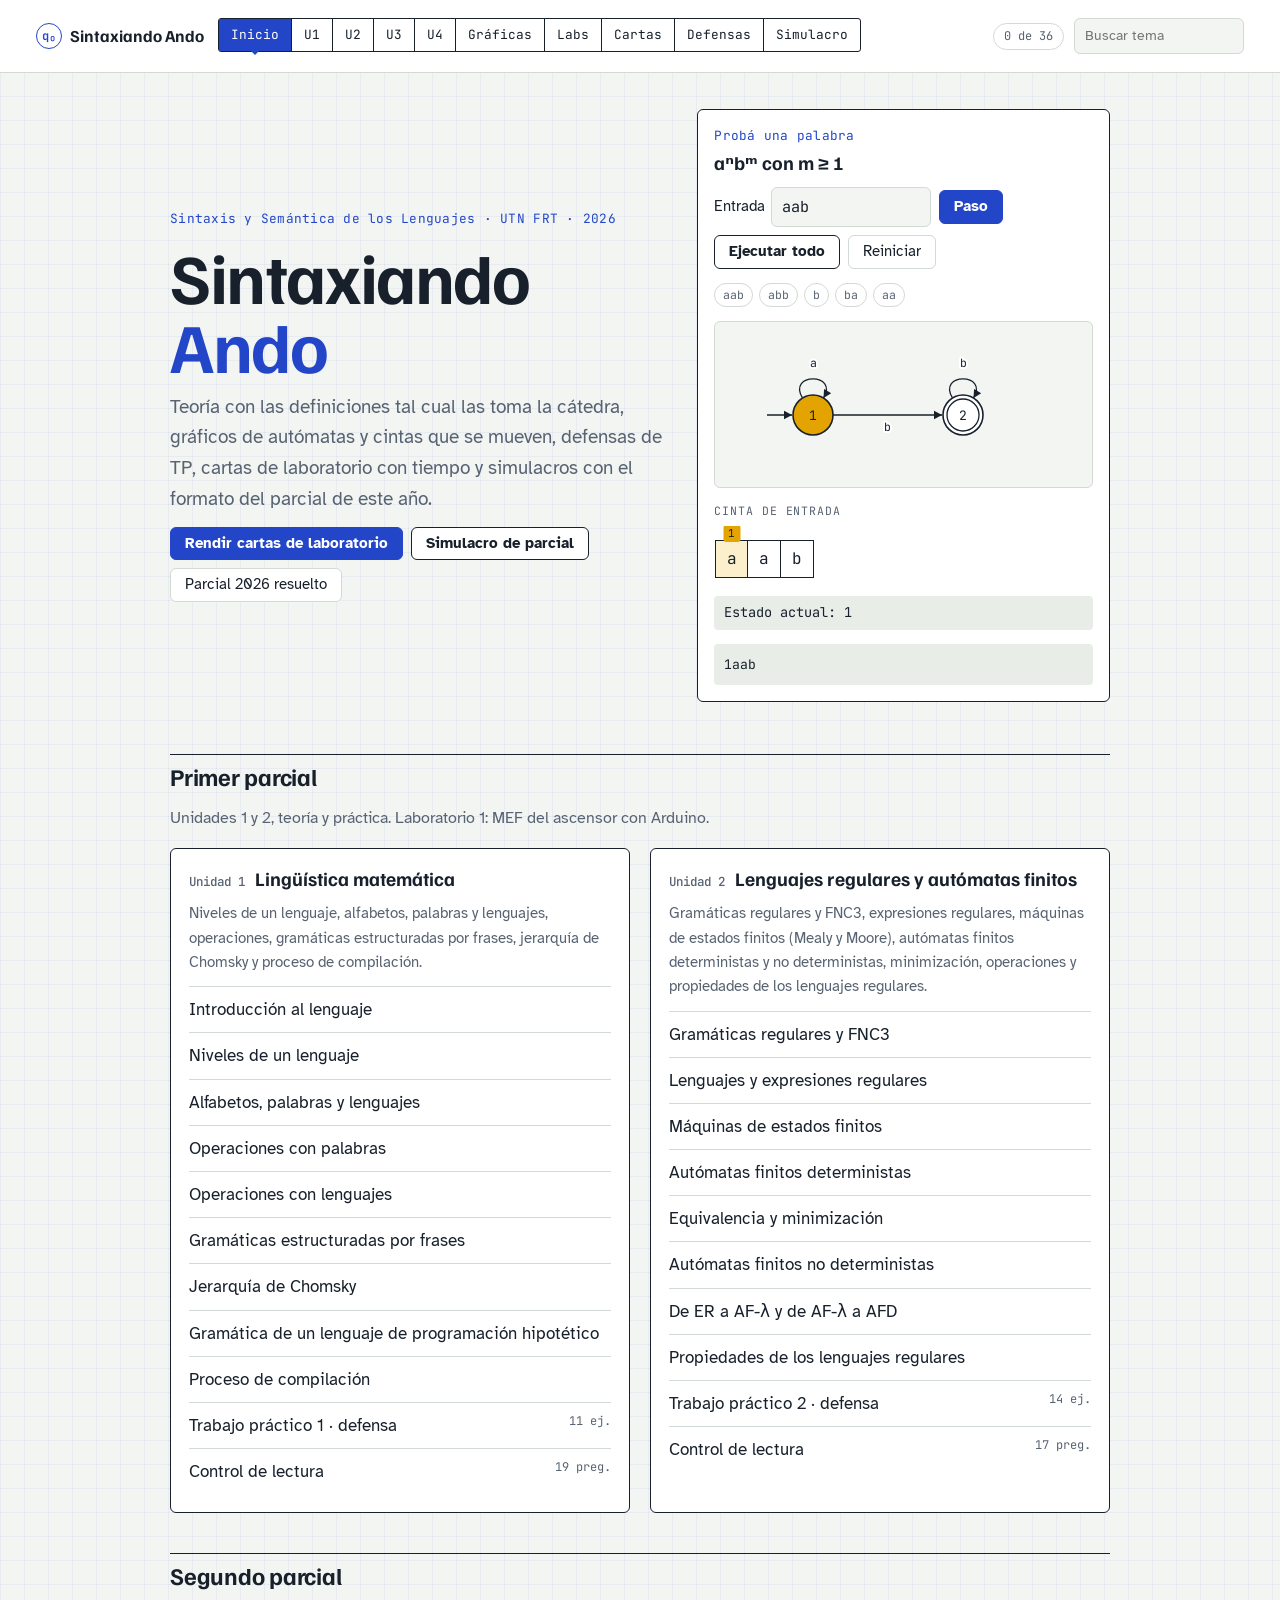
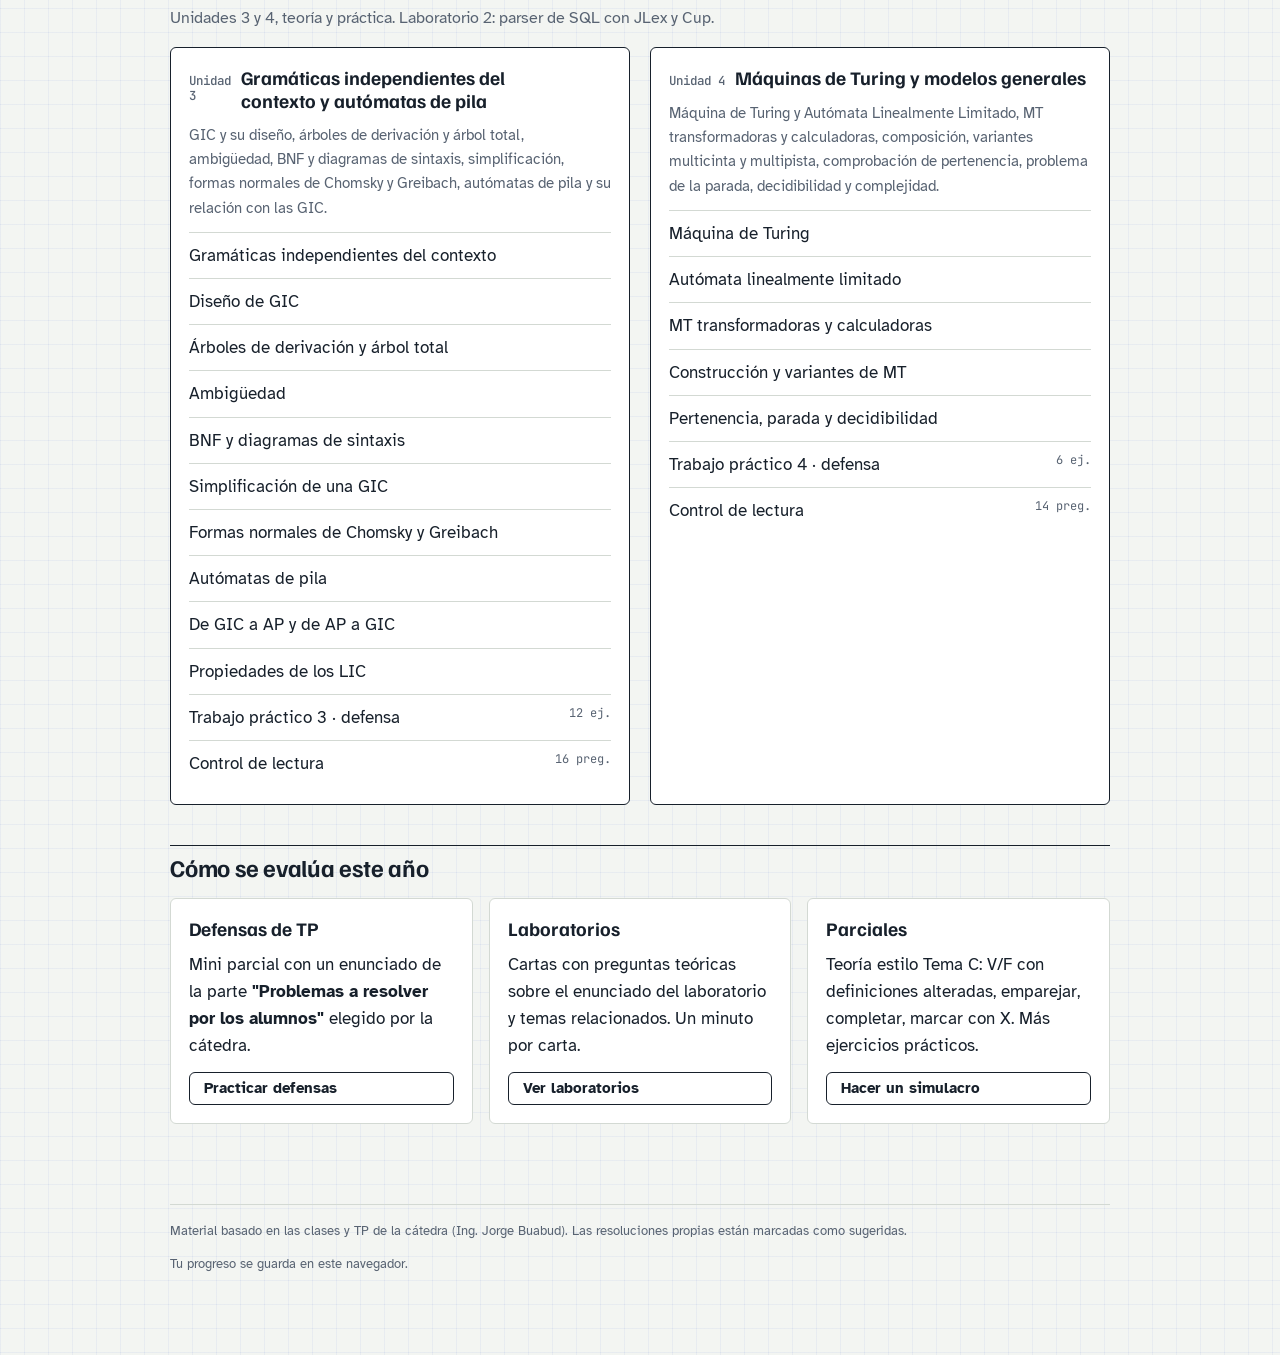
==== index.html @ 97e0e8f0 "Guía de estudio Sintaxiando Ando: teoría, simuladores, cartas de laboratorio, defensas y simulacros " ====
<!doctype html>
<html lang="es">
<head>
<meta charset="utf-8">
<meta name="viewport" content="width=device-width, initial-scale=1, viewport-fit=cover">
</head>
<body>
<title>Sintaxiando Ando</title>
<meta name="claude:viewport-fit-sides" content="cover">
<meta name="description" content="Guía de estudio de Sintaxis y Semántica de los Lenguajes (UTN FRT 2026): teoría, gráficos de autómatas, defensas de TP, cartas de laboratorio con tiempo y simulacros de parcial.">
<link rel="preconnect" href="https://fonts.googleapis.com">
<link rel="preconnect" href="https://fonts.gstatic.com" crossorigin>
<link rel="stylesheet" href="https://fonts.googleapis.com/css2?family=Atkinson+Hyperlegible:ital,wght@0,400;0,700;1,400&family=Familjen+Grotesk:wght@500;600;700&family=JetBrains+Mono:wght@400;500;600&display=swap">
<style>
/* Layout: cinta de Turing como barra de navegación; columna de lectura de ~70ch con índice lateral en escritorio. */
:root {
  --paper: #f3f5f2;
  --surface: #ffffff;
  --sunk: #e9ede8;
  --ink: #17202b;
  --muted: #586372;
  --line: #d3d9d3;
  --grid: rgba(35, 70, 200, 0.055);
  --accent: #2346c8;
  --accent-ink: #ffffff;
  --accent-soft: #e2e8fb;
  --mark: #e3a300;
  --mark-soft: #fbefcc;
  --ok: #1d8049;
  --ok-soft: #dcf1e4;
  --bad: #bf342c;
  --bad-soft: #f8e0dd;
  --f-display: "Familjen Grotesk", "Segoe UI", system-ui, sans-serif;
  --f-body: "Atkinson Hyperlegible", "Segoe UI", system-ui, sans-serif;
  --f-mono: "JetBrains Mono", ui-monospace, "Cascadia Mono", Consolas, monospace;
  --r: 6px;
  --step--1: 0.86rem;
  --step-0: 1rem;
  --step-1: 1.2rem;
  --step-2: 1.5rem;
  --step-3: 2rem;
  --step-4: 2.8rem;
}
@media (prefers-color-scheme: dark) {
  :root:not([data-theme="light"]) {
    --paper: #0f141b;
    --surface: #161d26;
    --sunk: #1c2530;
    --ink: #e5e9ef;
    --muted: #9aa5b4;
    --line: #2b3542;
    --grid: rgba(143, 167, 255, 0.05);
    --accent: #8ea6ff;
    --accent-ink: #0f141b;
    --accent-soft: #1d2846;
    --mark: #f2b33d;
    --mark-soft: #3a2f14;
    --ok: #55c486;
    --ok-soft: #15301f;
    --bad: #ff7d72;
    --bad-soft: #3a1b19;
    color-scheme: dark;
  }
}
:root[data-theme="dark"] {
  --paper: #0f141b;
  --surface: #161d26;
  --sunk: #1c2530;
  --ink: #e5e9ef;
  --muted: #9aa5b4;
  --line: #2b3542;
  --grid: rgba(143, 167, 255, 0.05);
  --accent: #8ea6ff;
  --accent-ink: #0f141b;
  --accent-soft: #1d2846;
  --mark: #f2b33d;
  --mark-soft: #3a2f14;
  --ok: #55c486;
  --ok-soft: #15301f;
  --bad: #ff7d72;
  --bad-soft: #3a1b19;
  color-scheme: dark;
}

* { box-sizing: border-box; }
html { -webkit-text-size-adjust: 100%; }
body {
  margin: 0;
  background-color: var(--paper);
  background-image:
    linear-gradient(var(--grid) 1px, transparent 1px),
    linear-gradient(90deg, var(--grid) 1px, transparent 1px);
  background-size: 24px 24px;
  color: var(--ink);
  font-family: var(--f-body);
  font-size: 17px;
  line-height: 1.6;
}
body::before {
  content: ""; position: fixed; inset: 0 0 auto; height: env(safe-area-inset-top, 0px);
  z-index: 10; background: var(--surface);
}
a { color: var(--accent); text-underline-offset: 2px; }
code, .mono { font-family: var(--f-mono); font-size: 0.92em; }
h1, h2, h3, h4 { font-family: var(--f-display); line-height: 1.15; text-wrap: balance; margin: 0; }
h1 { font-size: var(--step-4); letter-spacing: -0.02em; }
h2 { font-size: var(--step-3); letter-spacing: -0.01em; }
h3 { font-size: var(--step-1); }
p { margin: 0; }
button { font: inherit; color: inherit; }
:focus-visible { outline: 2px solid var(--accent); outline-offset: 2px; }
sub, sup { line-height: 0; }

/* ---------- cabecera tipo cinta ---------- */
.top {
  position: sticky; top: env(safe-area-inset-top, 0px); z-index: 9;
  background: var(--surface);
  border-bottom: 1px solid var(--line);
}
.top-in {
  display: flex; align-items: center; gap: 14px;
  padding-left: max(16px, env(safe-area-inset-left, 0px));
  padding-right: max(16px, env(safe-area-inset-right, 0px));
  padding-block: 8px;
  max-width: 1240px; margin: 0 auto;
}
.brand {
  font-family: var(--f-display); font-weight: 700; font-size: 1.05rem;
  text-decoration: none; color: var(--ink); white-space: nowrap;
  display: flex; align-items: center; gap: 8px;
}
.brand .q { font-family: var(--f-mono); font-size: 0.75rem; border: 1.5px solid var(--accent); color: var(--accent);
  border-radius: 50%; width: 26px; height: 26px; display: grid; place-items: center; font-weight: 600; }
.tape {
  flex: 1; min-width: 0; overflow-x: auto; scrollbar-width: thin;
  display: flex; align-items: stretch;
}
.tape-cells { display: flex; border: 1.5px solid var(--ink); border-radius: 3px; margin: 10px 0 12px; }
.tape a {
  position: relative; display: block; padding: 6px 12px; white-space: nowrap;
  font-family: var(--f-mono); font-size: 0.8rem; text-decoration: none; color: var(--ink);
  border-right: 1.5px solid var(--ink);
}
.tape a:last-child { border-right: 0; }
.tape a:hover { background: var(--sunk); }
.tape a[aria-current="page"] { background: var(--accent); color: var(--accent-ink); }
.tape a[aria-current="page"]::after {
  content: ""; position: absolute; left: 50%; bottom: -10px; transform: translateX(-50%);
  border: 6px solid transparent; border-top-color: var(--accent);
}
.tools { display: flex; align-items: center; gap: 10px; }
.progress-pill {
  font-family: var(--f-mono); font-size: 0.75rem; color: var(--muted); white-space: nowrap;
  border: 1px solid var(--line); border-radius: 99px; padding: 3px 10px;
}
.search { position: relative; }
.search input {
  width: 170px; font: inherit; font-size: 0.88rem; padding: 6px 10px; border-radius: var(--r);
  border: 1px solid var(--line); background: var(--paper); color: var(--ink);
}
.search-res {
  position: absolute; right: 0; top: calc(100% + 6px); width: min(380px, 86vw); max-height: 60vh; overflow: auto;
  background: var(--surface); border: 1px solid var(--line); border-radius: var(--r);
  box-shadow: 0 10px 30px rgba(0,0,0,0.12); padding: 6px; z-index: 20;
}
.search-res a { display: block; padding: 8px 10px; border-radius: 4px; text-decoration: none; color: var(--ink); font-size: 0.9rem; }
.search-res a:hover, .search-res a:focus { background: var(--accent-soft); }
.search-res small { color: var(--muted); display: block; font-size: 0.75rem; }
@media (max-width: 760px) {
  .top-in { flex-wrap: wrap; row-gap: 0; }
  .tape { order: 3; flex-basis: 100%; }
  .tools { margin-left: auto; }
  .search input { width: 130px; }
}

/* ---------- estructura ---------- */
.wrap {
  max-width: 1240px; margin: 0 auto;
  padding-left: max(16px, env(safe-area-inset-left, 0px));
  padding-right: max(16px, env(safe-area-inset-right, 0px));
  padding-block: 28px 80px;
}
.page { display: grid; grid-template-columns: 230px minmax(0, 1fr); gap: 44px; align-items: start; }
.page.solo { grid-template-columns: minmax(0, 1fr); max-width: 940px; margin: 0 auto; }
@media (max-width: 960px) { .page { grid-template-columns: minmax(0, 1fr); } .toc { display: none; } }
.toc { position: sticky; top: 90px; font-size: 0.88rem; max-height: calc(100vh - 110px); overflow: auto; }
.toc h4 { font-size: 0.72rem; letter-spacing: 0.12em; text-transform: uppercase; color: var(--muted); margin-bottom: 8px; }
.toc a { display: block; color: var(--muted); text-decoration: none; padding: 4px 0 4px 12px; border-left: 2px solid var(--line); }
.toc a:hover { color: var(--ink); }
.toc a.done::after { content: " ✓"; color: var(--ok); }
.main { min-width: 0; display: flex; flex-direction: column; gap: 40px; }
.kicker { font-family: var(--f-mono); font-size: 0.8rem; letter-spacing: 0.02em; color: var(--accent); }
.lede { font-size: var(--step-1); color: var(--muted); max-width: 62ch; }
.head { display: flex; flex-direction: column; gap: 12px; }

section.sec { display: flex; flex-direction: column; gap: 16px; scroll-margin-top: 90px; }
@media (max-width: 760px) { section.sec, .ex { scroll-margin-top: 150px; } }
.t.tight td, .t.tight th { padding: 3px 8px; }
.hero .demo > [data-sim] .sim { border: 0; padding: 0; }
section.sec > h2 { font-size: var(--step-2); padding-top: 8px; border-top: 1.5px solid var(--ink); }
section.sec > h2 .n { font-family: var(--f-mono); font-size: 0.9rem; color: var(--muted); margin-right: 8px; font-weight: 500; }
.prose { display: flex; flex-direction: column; gap: 12px; max-width: 72ch; }
.prose ul, .prose ol { margin: 0; padding-left: 1.3em; display: flex; flex-direction: column; gap: 4px; }
.prose li::marker { color: var(--muted); }

/* definición textual: el formato que se toma en los V/F */
.def {
  max-width: 72ch; background: var(--surface); border: 1px solid var(--line); border-radius: var(--r);
  padding: 14px 16px; display: flex; flex-direction: column; gap: 6px;
}
.def .term { font-family: var(--f-display); font-weight: 700; font-size: 1.02rem; }
.def .tag { font-family: var(--f-mono); font-size: 0.68rem; letter-spacing: 0.08em; text-transform: uppercase; color: var(--muted); }
.def p { font-size: 0.98rem; }
.formula {
  font-family: var(--f-mono); font-size: 0.92rem; background: var(--sunk); border-radius: 4px;
  padding: 10px 12px; overflow-x: auto; white-space: pre; max-width: 100%;
}
.note { max-width: 72ch; border-left: 3px solid var(--mark); background: var(--mark-soft); padding: 10px 14px; border-radius: 0 var(--r) var(--r) 0; font-size: 0.95rem; }
.note b { font-family: var(--f-display); }
.ex { max-width: 72ch; border: 1px dashed var(--line); border-radius: var(--r); padding: 12px 14px; display: flex; flex-direction: column; gap: 8px; }
.ex > .t { font-family: var(--f-display); font-weight: 600; font-size: 0.95rem; color: var(--muted); }

.tbl-wrap { overflow-x: auto; max-width: 100%; }
table.t { border-collapse: collapse; font-size: 0.92rem; font-variant-numeric: tabular-nums; }
table.t th, table.t td { border: 1px solid var(--line); padding: 6px 10px; text-align: left; vertical-align: top; }
table.t th { background: var(--sunk); font-family: var(--f-display); font-weight: 600; }
table.t.mono td, table.t.mono th { font-family: var(--f-mono); text-align: center; }
table.t td.hl { background: var(--mark-soft); outline: 2px solid var(--mark); outline-offset: -2px; }

/* figuras */
figure.fig { margin: 0; display: flex; flex-direction: column; gap: 8px; max-width: 100%; }
figure.fig .canvas { overflow-x: auto; background: var(--surface); border: 1px solid var(--line); border-radius: var(--r); padding: 10px; }
figure.fig svg { display: block; margin: 0 auto; max-width: 100%; height: auto; }
figure.fig figcaption { font-size: 0.85rem; color: var(--muted); }
.fa-state { fill: var(--surface); stroke: var(--ink); stroke-width: 1.6; }
.fa-state.cur { fill: var(--mark); }
.fa-state.cur2 { fill: var(--mark-soft); }
.fa-fin { fill: none; stroke: var(--ink); stroke-width: 1.3; }
.fa-lbl { fill: var(--ink); font-family: var(--f-mono); font-size: 13px; text-anchor: middle; dominant-baseline: central; }
.fa-sub { fill: var(--muted); font-family: var(--f-mono); font-size: 10px; text-anchor: middle; dominant-baseline: central; }
.fa-edge { fill: none; stroke: var(--ink); stroke-width: 1.3; }
.fa-edge.on { stroke: var(--accent); stroke-width: 2.6; }
.fa-head { fill: var(--ink); }
.fa-elbl { fill: var(--ink); font-family: var(--f-mono); font-size: 11.5px; text-anchor: middle; dominant-baseline: central; paint-order: stroke; stroke: var(--surface); stroke-width: 4px; stroke-linejoin: round; }
.fa-elbl.on { fill: var(--accent); font-weight: 700; }
.tr-line { stroke: var(--muted); stroke-width: 1.2; }
.tr-nt { fill: var(--accent-soft); stroke: var(--accent); stroke-width: 1.2; }
.tr-t { fill: var(--surface); stroke: var(--ink); stroke-width: 1.2; }
.rr-path { fill: none; stroke: var(--ink); stroke-width: 1.5; }
.rr-nt { fill: var(--accent-soft); stroke: var(--accent); stroke-width: 1.4; }
.rr-t { fill: var(--surface); stroke: var(--ink); stroke-width: 1.4; }
.rr-txt { fill: var(--ink); font-family: var(--f-mono); font-size: 12.5px; text-anchor: middle; dominant-baseline: central; }

/* cinta y pila (html) */
.tapebox { display: flex; flex-direction: column; gap: 6px; }
.tapebox .lab { font-family: var(--f-mono); font-size: 0.72rem; color: var(--muted); text-transform: uppercase; letter-spacing: 0.08em; }
.cells { display: flex; overflow-x: auto; padding: 14px 2px 4px; }
.cell {
  position: relative; min-width: 34px; height: 38px; display: grid; place-items: center;
  border: 1.5px solid var(--ink); margin-left: -1.5px; background: var(--surface);
  font-family: var(--f-mono); font-size: 1rem;
}
.cell.dim { color: var(--muted); }
.cell.read { background: var(--sunk); color: var(--muted); }
.cell.head { background: var(--mark-soft); }
.cell.head::before {
  content: attr(data-q); position: absolute; top: -16px; left: 50%; transform: translateX(-50%);
  font-size: 0.68rem; color: var(--ink); background: var(--mark); padding: 0 5px; border-radius: 3px; white-space: nowrap;
}
.stack { display: flex; flex-direction: column-reverse; align-items: center; gap: 0; min-width: 56px; }
.stack .cell { margin-left: 0; margin-top: -1.5px; width: 48px; }
.stack .cell.top { background: var(--mark-soft); }

/* ---------- inicio ---------- */
.hero { display: grid; grid-template-columns: minmax(0, 1.2fr) minmax(0, 1fr); gap: 32px; align-items: center; padding-block: 8px 12px; }
@media (max-width: 860px) { .hero { grid-template-columns: minmax(0, 1fr); } }
.hero h1 { font-size: clamp(2.4rem, 7vw, 4.4rem); line-height: 0.98; }
.hero h1 em { font-style: normal; color: var(--accent); }
.hero .demo { background: var(--surface); border: 1.5px solid var(--ink); border-radius: var(--r); padding: 16px; display: flex; flex-direction: column; gap: 10px; min-width: 0; }
.hero .demo .row { display: flex; gap: 8px; align-items: center; flex-wrap: wrap; }
.grid2 { display: grid; grid-template-columns: repeat(2, minmax(0, 1fr)); gap: 20px; }
.grid3 { display: grid; grid-template-columns: repeat(3, minmax(0, 1fr)); gap: 16px; }
@media (max-width: 820px) { .grid2, .grid3 { grid-template-columns: minmax(0, 1fr); } }
.block { background: var(--surface); border: 1px solid var(--line); border-radius: var(--r); padding: 18px; display: flex; flex-direction: column; gap: 12px; min-width: 0; }
.block.strong { border: 1.5px solid var(--ink); }
.block h3 { display: flex; align-items: baseline; gap: 10px; }
.block h3 .n { font-family: var(--f-mono); font-size: 0.78rem; color: var(--muted); font-weight: 500; }
.idx { list-style: none; margin: 0; padding: 0; display: flex; flex-direction: column; }
.idx li { border-top: 1px solid var(--line); }
.idx a { display: flex; justify-content: space-between; gap: 12px; padding: 9px 0; text-decoration: none; color: var(--ink); }
.idx a:hover { color: var(--accent); }
.idx .meta { font-family: var(--f-mono); font-size: 0.75rem; color: var(--muted); white-space: nowrap; }
.chips { display: flex; flex-wrap: wrap; gap: 6px; }
.chip { font-family: var(--f-mono); font-size: 0.72rem; padding: 2px 8px; border-radius: 99px; border: 1px solid var(--line); color: var(--muted); }
.chip.acc { border-color: var(--accent); color: var(--accent); }
.chip.ok { border-color: var(--ok); color: var(--ok); }

/* ---------- botones / formularios ---------- */
.btn {
  display: inline-flex; align-items: center; gap: 6px; cursor: pointer; text-decoration: none;
  border: 1.5px solid var(--ink); background: var(--surface); color: var(--ink);
  padding: 7px 14px; border-radius: var(--r); font-size: 0.92rem; font-weight: 600; line-height: 1.2;
}
.btn:hover { background: var(--sunk); }
.btn.pri { background: var(--accent); border-color: var(--accent); color: var(--accent-ink); }
.btn.pri:hover { filter: brightness(1.08); }
.btn.ghost { border-color: var(--line); font-weight: 500; }
.btn.ok { border-color: var(--ok); color: var(--ok); }
.btn.bad { border-color: var(--bad); color: var(--bad); }
.btn:disabled { opacity: 0.45; cursor: default; }
.btns { display: flex; flex-wrap: wrap; gap: 8px; align-items: center; }
input.txt, select.sel, textarea.txt {
  font: inherit; font-size: 0.95rem; padding: 7px 10px; border-radius: var(--r);
  border: 1px solid var(--line); background: var(--paper); color: var(--ink); max-width: 100%;
}
input.txt.mono, textarea.txt.mono { font-family: var(--f-mono); }
textarea.txt { width: 100%; min-height: 70px; }
label.inline { display: inline-flex; gap: 6px; align-items: center; font-size: 0.92rem; }

/* ---------- cuestionarios ---------- */
.quiz { display: flex; flex-direction: column; gap: 14px; }
.qcard { background: var(--surface); border: 1px solid var(--line); border-radius: var(--r); padding: 16px; display: flex; flex-direction: column; gap: 10px; min-width: 0; }
.qcard.right { border-color: var(--ok); box-shadow: inset 4px 0 0 var(--ok); }
.qcard.wrong { border-color: var(--bad); box-shadow: inset 4px 0 0 var(--bad); }
.qcard .qh { display: flex; gap: 10px; align-items: baseline; justify-content: space-between; flex-wrap: wrap; }
.qcard .qt { font-family: var(--f-mono); font-size: 0.72rem; letter-spacing: 0.06em; text-transform: uppercase; color: var(--muted); }
.qcard .pts { font-family: var(--f-mono); font-size: 0.72rem; color: var(--muted); }
.qcard .q { font-size: 1rem; }
.opts { display: flex; flex-direction: column; gap: 6px; }
.opt { display: flex; gap: 10px; align-items: flex-start; padding: 8px 10px; border: 1px solid var(--line); border-radius: var(--r); cursor: pointer; background: var(--paper); }
.opt:hover { border-color: var(--muted); }
.opt input { margin-top: 4px; accent-color: var(--accent); }
.opt.is-right { border-color: var(--ok); background: var(--ok-soft); }
.opt.is-wrong { border-color: var(--bad); background: var(--bad-soft); }
.vf { display: flex; gap: 8px; }
.vf .btn { min-width: 64px; justify-content: center; }
.vf .btn.sel { background: var(--ink); color: var(--paper); }
.vf .btn.is-right { border-color: var(--ok); background: var(--ok); color: #fff; }
.vf .btn.is-wrong { border-color: var(--bad); background: var(--bad); color: #fff; }
.match { display: grid; grid-template-columns: minmax(0, 1fr) auto; gap: 8px 14px; align-items: center; }
.match .l { font-size: 0.95rem; }
.match .l code { white-space: pre-wrap; }
.match select.is-right { border-color: var(--ok); background: var(--ok-soft); }
.match select.is-wrong { border-color: var(--bad); background: var(--bad-soft); }
@media (max-width: 560px) { .match { grid-template-columns: minmax(0, 1fr); } }
.fill { display: flex; flex-direction: column; gap: 8px; }
.fill .row { display: flex; gap: 8px; align-items: center; flex-wrap: wrap; }
.fill .row .k { font-size: 0.94rem; }
.fill input.is-right { border-color: var(--ok); background: var(--ok-soft); }
.fill input.is-wrong { border-color: var(--bad); background: var(--bad-soft); }
.why { font-size: 0.93rem; background: var(--sunk); border-radius: var(--r); padding: 10px 12px; display: flex; flex-direction: column; gap: 6px; }
.why b { font-family: var(--f-display); }
.score { display: flex; gap: 16px; align-items: center; flex-wrap: wrap; background: var(--surface); border: 1.5px solid var(--ink); border-radius: var(--r); padding: 14px 16px; }
.score .big { font-family: var(--f-display); font-size: var(--step-3); font-weight: 700; font-variant-numeric: tabular-nums; }
.selfeval { display: flex; gap: 8px; align-items: center; flex-wrap: wrap; font-size: 0.9rem; color: var(--muted); }

/* ---------- cartas de laboratorio ---------- */
.deckpick { display: grid; grid-template-columns: repeat(3, minmax(0, 1fr)); gap: 14px; }
@media (max-width: 820px) { .deckpick { grid-template-columns: minmax(0, 1fr); } }
.arena { display: flex; flex-direction: column; gap: 16px; align-items: center; }
.card {
  width: min(560px, 100%); min-height: 300px; border-radius: 14px; border: 1.5px solid var(--ink);
  background: var(--surface); padding: 22px; display: flex; flex-direction: column; gap: 14px;
  box-shadow: 6px 6px 0 var(--accent-soft);
}
.card .ctop { display: flex; justify-content: space-between; align-items: center; font-family: var(--f-mono); font-size: 0.75rem; color: var(--muted); }
.card .cq { font-family: var(--f-display); font-size: 1.35rem; line-height: 1.3; font-weight: 600; text-wrap: balance; }
.card .ca { border-top: 1px dashed var(--line); padding-top: 12px; font-size: 0.98rem; display: flex; flex-direction: column; gap: 8px; }
.timer { width: min(560px, 100%); display: flex; flex-direction: column; gap: 6px; }
.timer .bar { height: 8px; background: var(--sunk); border-radius: 99px; overflow: hidden; }
.timer .fill { height: 100%; background: var(--accent); width: 100%; transition: width 0.25s linear; }
.timer.warn .fill { background: var(--mark); }
.timer.out .fill { background: var(--bad); }
.timer .lbl { display: flex; justify-content: space-between; font-family: var(--f-mono); font-size: 0.8rem; color: var(--muted); font-variant-numeric: tabular-nums; }

/* ---------- simuladores ---------- */
.sim { display: flex; flex-direction: column; gap: 14px; background: var(--surface); border: 1.5px solid var(--ink); border-radius: var(--r); padding: 16px; min-width: 0; }
.sim .ctrl { display: flex; flex-wrap: wrap; gap: 8px; align-items: center; }
.sim .status { font-family: var(--f-mono); font-size: 0.85rem; padding: 6px 10px; border-radius: 4px; background: var(--sunk); }
.sim .status.acc { background: var(--ok-soft); color: var(--ok); }
.sim .status.rej { background: var(--bad-soft); color: var(--bad); }
.trace { font-family: var(--f-mono); font-size: 0.82rem; background: var(--sunk); border-radius: 4px; padding: 10px; overflow-x: auto; white-space: pre-wrap; word-break: break-all; max-height: 180px; }
.simrow { display: flex; gap: 18px; align-items: flex-end; flex-wrap: wrap; }
.simrow > * { min-width: 0; }

/* ascensor */
.elev { display: grid; grid-template-columns: 120px minmax(0, 1fr); gap: 18px; }
@media (max-width: 620px) { .elev { grid-template-columns: minmax(0, 1fr); } }
.shaft { position: relative; height: 260px; border: 1.5px solid var(--ink); border-radius: 4px; background: var(--paper); }
.shaft .floor { position: absolute; left: 0; right: 0; border-top: 1px dashed var(--line); font-family: var(--f-mono); font-size: 0.68rem; color: var(--muted); padding-right: 4px; text-align: right; }
.shaft .cab { position: absolute; left: 10px; right: 48px; height: 40px; background: var(--accent); border-radius: 3px; transition: bottom 0.12s linear; }
.seg7 { width: 52px; height: 84px; }
.seg7 .s { fill: var(--sunk); }
.seg7 .s.on { fill: var(--bad); }
.io { display: flex; flex-wrap: wrap; gap: 6px; }
.led { font-family: var(--f-mono); font-size: 0.75rem; padding: 3px 8px; border-radius: 4px; border: 1px solid var(--line); color: var(--muted); }
.led.on { background: var(--ok-soft); color: var(--ok); border-color: var(--ok); }

.empty { color: var(--muted); font-size: 0.95rem; }
.foot { margin-top: 40px; padding-top: 16px; border-top: 1px solid var(--line); font-size: 0.82rem; color: var(--muted); display: flex; justify-content: space-between; gap: 12px; flex-wrap: wrap; }
.read-mark { display: flex; justify-content: flex-end; }
.hide { display: none !important; }
@media (prefers-reduced-motion: reduce) { * { transition: none !important; animation: none !important; } }

</style>
<header class="top">
  <div class="top-in">
    <a class="brand" href="#inicio"><span class="q">q₀</span>Sintaxiando Ando</a>
    <nav class="tape" aria-label="Secciones">
      <div class="tape-cells">
        <a href="#inicio">Inicio</a><a href="#u1">U1</a><a href="#u2">U2</a><a href="#u3">U3</a><a href="#u4">U4</a><a href="#graficas">Gráficas</a><a href="#labs">Labs</a><a href="#cartas">Cartas</a><a href="#defensas">Defensas</a><a href="#simulacro">Simulacro</a>
      </div>
    </nav>
    <div class="tools">
      <span class="progress-pill" id="pill">0 de 0</span>
      <div class="search"><input id="q" type="search" placeholder="Buscar tema" aria-label="Buscar tema" autocomplete="off"><div class="search-res hide" id="qr"></div></div>
    </div>
  </div>
</header>
<main class="wrap" id="app" tabindex="-1"></main>
<script>
window.SSL = { units: [], labs: [], graficas: [], parciales: [], modelo: null, specs: {} };

;
/* Sintaxiando Ando — motor de la guía: navegación, figuras, cuestionarios, cartas y simuladores. */
(function () {
  "use strict";
  var SSL = window.SSL;
  var $ = function (s, r) { return (r || document).querySelector(s); };
  var $$ = function (s, r) { return Array.prototype.slice.call((r || document).querySelectorAll(s)); };
  function esc(s) { return String(s).replace(/&/g, "&amp;").replace(/</g, "&lt;").replace(/>/g, "&gt;").replace(/"/g, "&quot;"); }
  function shuffle(a) { a = a.slice(); for (var i = a.length - 1; i > 0; i--) { var j = Math.floor(Math.random() * (i + 1)); var t = a[i]; a[i] = a[j]; a[j] = t; } return a; }
  function pick(a, n) { return shuffle(a).slice(0, n); }
  function norm(s) {
    return String(s).toLowerCase().normalize("NFD").replace(/[̀-ͯ]/g, "")
      .replace(/[“”"'`´]/g, "").replace(/\s+/g, " ").replace(/\s*([(){}\[\],.;:|*+=<>-])\s*/g, "$1").trim();
  }

  /* ---------- almacenamiento por visitante ---------- */
  var store = {
    get: function (k, d) { try { var v = localStorage.getItem("ssl:" + k); return v == null ? d : JSON.parse(v); } catch (e) { return d; } },
    set: function (k, v) { try { localStorage.setItem("ssl:" + k, JSON.stringify(v)); } catch (e) {} }
  };
  var prog = store.get("prog", { read: {}, ctrl: {} });
  function saveProg() { store.set("prog", prog); updatePill(); }
  function totals() {
    var t = 0, d = 0;
    SSL.units.forEach(function (u) {
      u.sections.forEach(function (s) { t++; if (prog.read[u.id + "-" + s.id]) d++; });
      t++; if (prog.ctrl[u.id] && prog.ctrl[u.id] >= 60) d++;
    });
    return { t: t, d: d };
  }
  function updatePill() { var p = $("#pill"); if (!p) return; var x = totals(); p.textContent = x.d + " de " + x.t; p.title = "Secciones leídas y controles aprobados"; }

  /* ---------- figuras: autómatas ---------- */
  function edgesFrom(spec) {
    if (spec.edges) return spec.edges;
    var map = {}, order = [];
    function add(f, t, l) { var k = f + ">" + t; if (!map[k]) { map[k] = { f: f, t: t, l: [] }; order.push(k); } map[k].l.push(l); }
    var d = spec.delta || {};
    if (spec.type === "ap") { (spec.trans || []).forEach(function (r) { add(r[0], r[3], "(" + r[1] + "," + r[2] + "," + r[4] + ")"); }); }
    else if (spec.type === "mt") { Object.keys(d).forEach(function (q) { Object.keys(d[q]).forEach(function (s) { var r = d[q][s]; add(q, r[0], "(" + s + "," + r[1] + "," + r[2] + ")"); }); }); }
    else {
      Object.keys(d).forEach(function (q) {
        Object.keys(d[q]).forEach(function (s) {
          var v = d[q][s]; var lbl = s;
          if (spec.type === "mealy") { lbl = s + "/" + spec.out[q][s]; }
          (Array.isArray(v) ? v : [v]).forEach(function (t) { add(q, t, lbl); });
        });
      });
    }
    return order.map(function (k) { var e = map[k]; var sep = (spec.type === "ap" || spec.type === "mt") ? "\n" : ","; return { f: e.f, t: e.t, l: e.l.join(sep) }; });
  }
  function drawFA(spec, hl) {
    hl = hl || {};
    var R = spec.r || 20, st = {}, W = spec.w || 520, H = spec.h || 220;
    spec.states.forEach(function (s) { st[s.id] = s; });
    var edges = edgesFrom(spec), has = {};
    edges.forEach(function (e) { has[e.f + ">" + e.t] = 1; });
    var out = ['<svg viewBox="0 0 ' + W + " " + H + '" width="' + W + '" role="img" aria-label="' + esc(spec.title || "Grafo de transición") + '">'];
    function lblText(x, y, txt, on) {
      var lines = String(txt).split("\n"), h = 13;
      var y0 = y - (lines.length - 1) * h / 2;
      return '<text class="fa-elbl' + (on ? " on" : "") + '" x="' + x.toFixed(1) + '" y="' + y0.toFixed(1) + '">' +
        lines.map(function (ln, i) { return '<tspan x="' + x.toFixed(1) + '" dy="' + (i ? h : 0) + '">' + esc(ln) + "</tspan>"; }).join("") + "</text>";
    }
    function arrowHead(x, y, dx, dy, on) {
      var L = Math.sqrt(dx * dx + dy * dy) || 1; dx /= L; dy /= L;
      var s = on ? 9 : 8, w = on ? 5 : 4.2;
      var p1 = [x - dx * s - dy * w, y - dy * s + dx * w], p2 = [x - dx * s + dy * w, y - dy * s - dx * w];
      return '<polygon class="fa-head" points="' + x.toFixed(1) + "," + y.toFixed(1) + " " + p1[0].toFixed(1) + "," + p1[1].toFixed(1) + " " + p2[0].toFixed(1) + "," + p2[1].toFixed(1) + '"' + (on ? ' style="fill:var(--accent)"' : "") + "/>";
    }
    edges.forEach(function (e) {
      var a = st[e.f], b = st[e.t]; if (!a || !b) return;
      var key = e.f + ">" + e.t, on = hl.edge === key;
      if (e.f === e.t) {
        var dir = (spec.loops && spec.loops[e.f]) || "up";
        var ang = { up: -Math.PI / 2, down: Math.PI / 2, left: Math.PI, right: 0 }[dir];
        var c1 = ang - 0.55, c2 = ang + 0.55;
        var sx = a.x + R * Math.cos(c1), sy = a.y + R * Math.sin(c1), ex = a.x + R * Math.cos(c2), ey = a.y + R * Math.sin(c2);
        var k = 2.5 * R;
        var q1x = a.x + k * Math.cos(c1), q1y = a.y + k * Math.sin(c1), q2x = a.x + k * Math.cos(c2), q2y = a.y + k * Math.sin(c2);
        out.push('<path class="fa-edge' + (on ? " on" : "") + '" d="M' + sx.toFixed(1) + "," + sy.toFixed(1) + " C" + q1x.toFixed(1) + "," + q1y.toFixed(1) + " " + q2x.toFixed(1) + "," + q2y.toFixed(1) + " " + ex.toFixed(1) + "," + ey.toFixed(1) + '"/>');
        out.push(arrowHead(ex, ey, ex - q2x, ey - q2y, on));
        var lines = String(e.l).split("\n").length;
        var lx = a.x + (R * 2.25) * Math.cos(ang), ly = a.y + (R * 2.25) * Math.sin(ang);
        if (dir === "up") ly -= 8 + (lines - 1) * 6.5; if (dir === "down") ly += 8 + (lines - 1) * 6.5;
        if (dir === "left") lx -= 10 + String(e.l).split("\n")[0].length * 3; if (dir === "right") lx += 10 + String(e.l).split("\n")[0].length * 3;
        out.push(lblText(lx, ly, e.l, on));
        return;
      }
      var dx = b.x - a.x, dy = b.y - a.y, L = Math.sqrt(dx * dx + dy * dy) || 1;
      var bend = (spec.bends && spec.bends[key] != null) ? spec.bends[key] : (has[e.t + ">" + e.f] ? 22 : 0);
      var mx = (a.x + b.x) / 2, my = (a.y + b.y) / 2, nx = -dy / L, ny = dx / L;
      var cx = mx + nx * bend * 2, cy = my + ny * bend * 2;
      var ux = cx - a.x, uy = cy - a.y, ul = Math.sqrt(ux * ux + uy * uy) || 1;
      var vx = cx - b.x, vy = cy - b.y, vl = Math.sqrt(vx * vx + vy * vy) || 1;
      var sx2 = a.x + ux / ul * R, sy2 = a.y + uy / ul * R, ex2 = b.x + vx / vl * (R + 1), ey2 = b.y + vy / vl * (R + 1);
      out.push('<path class="fa-edge' + (on ? " on" : "") + '" d="M' + sx2.toFixed(1) + "," + sy2.toFixed(1) + " Q" + cx.toFixed(1) + "," + cy.toFixed(1) + " " + ex2.toFixed(1) + "," + ey2.toFixed(1) + '"/>');
      out.push(arrowHead(ex2, ey2, ex2 - cx, ey2 - cy, on));
      var tx = 0.25 * sx2 + 0.5 * cx + 0.25 * ex2, ty = 0.25 * sy2 + 0.5 * cy + 0.25 * ey2;
      var off = (spec.loff && spec.loff[key] != null) ? spec.loff[key] : 11;
      var lines2 = String(e.l).split("\n").length;
      var sgn = bend >= 0 ? 1 : -1;
      out.push(lblText(tx + nx * (off + (lines2 - 1) * 6) * sgn, ty + ny * (off + (lines2 - 1) * 6) * sgn, e.l, on));
    });
    spec.states.forEach(function (s) {
      var cur = hl.cur && hl.cur.indexOf(s.id) >= 0;
      if (spec.q0 === s.id || (spec.q0s && spec.q0s.indexOf(s.id) >= 0)) {
        var d = spec.q0dir || "left";
        var ix = s.x - R - 26, iy = s.y, jx = s.x - R - 1, jy = s.y;
        if (d === "up") { ix = s.x; iy = s.y - R - 26; jx = s.x; jy = s.y - R - 1; }
        if (d === "down") { ix = s.x; iy = s.y + R + 26; jx = s.x; jy = s.y + R + 1; }
        out.push('<path class="fa-edge" d="M' + ix + "," + iy + " L" + jx + "," + jy + '"/>' + arrowHead(jx, jy, jx - ix, jy - iy));
      }
      out.push('<circle class="fa-state' + (cur ? " cur" : "") + '" cx="' + s.x + '" cy="' + s.y + '" r="' + R + '"/>');
      if ((spec.F || []).indexOf(s.id) >= 0) out.push('<circle class="fa-fin" cx="' + s.x + '" cy="' + s.y + '" r="' + (R - 4) + '"/>');
      var lab = s.label != null ? s.label : s.id;
      out.push('<text class="fa-lbl" x="' + s.x + '" y="' + (spec.type === "moore" ? s.y - 5 : s.y) + '">' + esc(lab) + "</text>");
      if (spec.type === "moore") out.push('<text class="fa-sub" x="' + s.x + '" y="' + (s.y + 8) + '">/' + esc(spec.out[s.id]) + "</text>");
    });
    out.push("</svg>");
    return out.join("");
  }

  /* ---------- figuras: árboles de derivación ---------- */
  function drawTree(root, opt) {
    opt = opt || {};
    var gx = opt.gx || 40, gy = opt.gy || 50, leaves = 0, nodes = [], maxd = 0;
    function lay(n, d) {
      n._d = d; maxd = Math.max(maxd, d);
      if (!n.c || !n.c.length) { n._x = leaves++ * gx; }
      else { n.c.forEach(function (c) { lay(c, d + 1); }); n._x = (n.c[0]._x + n.c[n.c.length - 1]._x) / 2; }
      nodes.push(n);
    }
    lay(root, 0);
    var W = Math.max(leaves * gx + 30, 120), H = (maxd + 1) * gy + 10, P = 22;
    var s = ['<svg viewBox="0 0 ' + (W) + " " + H + '" width="' + W + '" role="img" aria-label="' + esc(opt.title || "Árbol de derivación") + '">'];
    nodes.forEach(function (n) { if (n.c) n.c.forEach(function (c) { s.push('<line class="tr-line" x1="' + (n._x + P) + '" y1="' + (n._d * gy + 22) + '" x2="' + (c._x + P) + '" y2="' + (c._d * gy + 22) + '"/>'); }); });
    nodes.forEach(function (n) {
      var x = n._x + P, y = n._d * gy + 22, w = Math.max(22, String(n.l).length * 8 + 12);
      var nt = n.c && n.c.length;
      s.push('<rect class="' + (nt ? "tr-nt" : "tr-t") + '" x="' + (x - w / 2) + '" y="' + (y - 12) + '" width="' + w + '" height="24" rx="' + (nt ? 4 : 12) + '"/>');
      s.push('<text class="fa-lbl" x="' + x + '" y="' + y + '">' + esc(n.l) + "</text>");
    });
    s.push("</svg>");
    return s.join("");
  }
  // árbol desde texto: "S(a S(a b) b)" ; los símbolos se separan por espacios
  function parseTree(str) {
    var i = 0; str = str.trim();
    function tok() { var m = /^\s*([^\s()]+)/.exec(str.slice(i)); if (!m) return null; i += m[0].length; return m[1]; }
    function node() {
      var l = tok(); var n = { l: l };
      var m = /^\s*\(/.exec(str.slice(i));
      if (m) { i += m[0].length; n.c = []; while (!/^\s*\)/.test(str.slice(i))) n.c.push(node()); i += /^\s*\)/.exec(str.slice(i))[0].length; }
      return n;
    }
    return node();
  }

  /* ---------- figuras: diagramas de sintaxis ---------- */
  function rr(spec) {
    function tw(s) { return Math.max(28, String(s).length * 8.2 + 22); }
    function L(x) {
      if (typeof x === "string") x = { t: x };
      if (x.t != null || x.n != null) {
        var label = x.t != null ? x.t : x.n, w = tw(label);
        return { w: w, up: 15, dn: 15, d: function (X, Y) { return '<rect class="' + (x.t != null ? "rr-t" : "rr-nt") + '" x="' + X + '" y="' + (Y - 13) + '" width="' + w + '" height="26" rx="' + (x.t != null ? 13 : 3) + '"/><text class="rr-txt" x="' + (X + w / 2) + '" y="' + Y + '">' + esc(label) + "</text>"; } };
      }
      if (x.e) return { w: 0, up: 0, dn: 0, d: function () { return ""; } };
      if (x.seq) {
        var parts = x.seq.map(L), g = 14, w2 = 0, up = 0, dn = 0;
        parts.forEach(function (p, i) { w2 += p.w + (i ? g : 0); up = Math.max(up, p.up); dn = Math.max(dn, p.dn); });
        return { w: w2, up: up, dn: dn, d: function (X, Y) { var s = "", cx = X; parts.forEach(function (p, i) { if (i) { s += '<path class="rr-path" d="M' + cx + "," + Y + " h" + g + '"/>'; cx += g; } s += p.d(cx, Y); cx += p.w; }); return s; } };
      }
      if (x.alt) {
        var ps = x.alt.map(L), mw = 0, r = 10, gap = 10;
        ps.forEach(function (p) { mw = Math.max(mw, p.w); });
        var W = mw + 4 * r, offs = [0], acc = ps[0].dn;
        for (var i = 1; i < ps.length; i++) { acc += gap + ps[i].up; offs.push(acc); acc += ps[i].dn; }
        return { w: W, up: ps[0].up, dn: acc, d: function (X, Y) {
          var s = "";
          ps.forEach(function (p, i) {
            var y = Y + offs[i], px = X + 2 * r + (mw - p.w) / 2;
            if (i === 0) s += '<path class="rr-path" d="M' + X + "," + Y + " H" + px + " M" + (px + p.w) + "," + Y + " H" + (X + W) + '"/>';
            else s += '<path class="rr-path" d="M' + X + "," + Y + " Q" + (X + r) + "," + Y + " " + (X + r) + "," + (Y + r) + " V" + (y - r) + " Q" + (X + r) + "," + y + " " + (X + 2 * r) + "," + y + " H" + px + " M" + (px + p.w) + "," + y + " H" + (X + W - 2 * r) + " Q" + (X + W - r) + "," + y + " " + (X + W - r) + "," + (y - r) + " V" + (Y + r) + " Q" + (X + W - r) + "," + Y + " " + (X + W) + "," + Y + '"/>';
            s += p.d(px, y);
          });
          return s;
        } };
      }
      if (x.opt) return L({ alt: [{ e: 1 }, x.opt] });
      if (x.loop || x.star) {
        var inner = L(x.loop || x.star), r2 = 10, W2 = inner.w + 4 * r2, back = inner.dn + 12;
        var loopL = { w: W2, up: inner.up, dn: back + 2, d: function (X, Y) {
          var px = X + 2 * r2;
          var s = '<path class="rr-path" d="M' + X + "," + Y + " H" + px + " M" + (px + inner.w) + "," + Y + " H" + (X + W2) + '"/>';
          s += '<path class="rr-path" d="M' + (X + W2 - 2 * r2) + "," + Y + " Q" + (X + W2 - r2) + "," + Y + " " + (X + W2 - r2) + "," + (Y + r2) + " V" + (Y + back - r2) + " Q" + (X + W2 - r2) + "," + (Y + back) + " " + (X + W2 - 2 * r2) + "," + (Y + back) + " H" + (X + 2 * r2) + " Q" + (X + r2) + "," + (Y + back) + " " + (X + r2) + "," + (Y + back - r2) + " V" + (Y + r2) + " Q" + (X + r2) + "," + Y + " " + (X + 2 * r2) + "," + Y + '"/>';
          return s + inner.d(px, Y);
        } };
        return x.star ? L({ alt: [{ e: 1 }, { _l: loopL }] }) : loopL;
      }
      if (x._l) return x._l;
      return L({ e: 1 });
    }
    var root = L(spec.d), pad = 22, W = root.w + pad * 2 + 10, H = root.up + root.dn + 34;
    var Y = root.up + 18;
    var s = '<svg viewBox="0 0 ' + W + " " + H + '" width="' + W + '" role="img" aria-label="Diagrama de sintaxis ' + esc(spec.name || "") + '">';
    if (spec.name) s += '<text class="rr-txt" x="4" y="9" style="text-anchor:start;font-weight:700">' + esc(spec.name) + "</text>";
    s += '<path class="rr-path" d="M6,' + (Y - 7) + " V" + (Y + 7) + " M6," + Y + " H" + pad + '"/>';
    s += root.d(pad, Y);
    s += '<path class="rr-path" d="M' + (pad + root.w) + "," + Y + " H" + (W - 6) + " M" + (W - 6) + "," + (Y - 7) + " V" + (Y + 7) + '"/>';
    return s + "</svg>";
  }

  /* ---------- cinta ---------- */
  function tapeHTML(cells, head, q, opt) {
    opt = opt || {};
    return '<div class="tapebox">' + (opt.label ? '<div class="lab">' + esc(opt.label) + "</div>" : "") + '<div class="cells">' +
      cells.map(function (c, i) { var cls = "cell" + (i === head ? " head" : "") + (opt.read && i < head ? " read" : "") + (c === "∆" ? " dim" : ""); return '<div class="' + cls + '"' + (i === head && q != null ? ' data-q="' + esc(q) + '"' : "") + ">" + esc(c === "" ? "λ" : c) + "</div>"; }).join("") + "</div></div>";
  }
  function stackHTML(arr) { // arr: tope primero
    var a = arr.slice().reverse();
    return '<div class="tapebox"><div class="lab">Pila</div><div class="stack">' + a.map(function (c, i) { return '<div class="cell' + (i === a.length - 1 ? " top" : "") + '">' + esc(c) + "</div>"; }).join("") + "</div></div>";
  }

  /* ---------- bloques de contenido ---------- */
  function blocks(list) {
    return (list || []).map(function (b) {
      if (typeof b === "string") return '<div class="prose"><p>' + b + "</p></div>";
      if (b.p) return '<div class="prose"><p>' + b.p + "</p></div>";
      if (b.ps) return '<div class="prose">' + b.ps.map(function (x) { return "<p>" + x + "</p>"; }).join("") + "</div>";
      if (b.ul) return '<div class="prose"><ul>' + b.ul.map(function (x) { return "<li>" + x + "</li>"; }).join("") + "</ul></div>";
      if (b.ol) return '<div class="prose"><ol>' + b.ol.map(function (x) { return "<li>" + x + "</li>"; }).join("") + "</ol></div>";
      if (b.def) return '<div class="def">' + '<div class="tag">' + esc(b.tag || "Definición de la cátedra") + '</div><div class="term">' + b.def + "</div><p>" + b.txt + "</p></div>";
      if (b.f != null) return '<div class="formula">' + esc(b.f) + "</div>";
      if (b.fh != null) return '<div class="formula">' + b.fh + "</div>";
      if (b.note) return '<div class="note">' + b.note + "</div>";
      if (b.ex) return '<div class="ex"><div class="t">' + esc(b.ex) + "</div>" + blocks(b.b) + "</div>";
      if (b.table) return table(b.table);
      if (b.fa) return '<figure class="fig"><div class="canvas">' + drawFA(b.fa) + "</div>" + (b.cap ? "<figcaption>" + b.cap + "</figcaption>" : "") + "</figure>";
      if (b.tree) return '<figure class="fig"><div class="canvas">' + drawTree(typeof b.tree === "string" ? parseTree(b.tree) : b.tree, b) + "</div>" + (b.cap ? "<figcaption>" + b.cap + "</figcaption>" : "") + "</figure>";
      if (b.trees) return '<figure class="fig"><div class="canvas" style="display:flex;gap:24px;flex-wrap:wrap;justify-content:center">' + b.trees.map(function (t) { return drawTree(parseTree(t)); }).join("") + "</div>" + (b.cap ? "<figcaption>" + b.cap + "</figcaption>" : "") + "</figure>";
      if (b.rail) return '<figure class="fig"><div class="canvas">' + (Array.isArray(b.rail) ? b.rail : [b.rail]).map(rr).join("") + "</div>" + (b.cap ? "<figcaption>" + b.cap + "</figcaption>" : "") + "</figure>";
      if (b.tape) return '<figure class="fig"><div class="canvas">' + tapeHTML(b.tape.cells, b.tape.head, b.tape.q, b.tape) + (b.tape.stack ? stackHTML(b.tape.stack) : "") + "</div>" + (b.cap ? "<figcaption>" + b.cap + "</figcaption>" : "") + "</figure>";
      if (b.sim) return '<div data-sim="' + esc(b.sim) + '"></div>';
      if (b.html) return b.html;
      return "";
    }).join("");
  }
  function table(t) {
    return '<div class="tbl-wrap"><table class="t' + (t.mono ? " mono" : "") + '">' + (t.h ? "<thead><tr>" + t.h.map(function (h) { return "<th>" + h + "</th>"; }).join("") + "</tr></thead>" : "") +
      "<tbody>" + t.r.map(function (r) { return "<tr>" + r.map(function (c, i) { return (t.th1 && i === 0 ? "<th>" : "<td>") + c + (t.th1 && i === 0 ? "</th>" : "</td>"); }).join("") + "</tr>"; }).join("") + "</tbody></table></div>";
  }

  /* ---------- cuestionarios ---------- */
  var qid = 0;
  function renderQ(q, i, opts) {
    var id = "q" + (++qid), h = "";
    var type = { vf: "Verdadero o falso", mc: "Opción única", x: "Marcar con X", match: "Emparejar / completar", fill: "Completar", open: "Desarrollo" }[q.t];
    h += '<div class="qcard" data-i="' + i + '" id="' + id + '"><div class="qh"><span class="qt">' + (opts.num ? (i + 1) + ") " : "") + type + (q.kind ? " · " + q.kind : "") + "</span>" + (q.pts ? '<span class="pts">' + q.pts + " pts</span>" : "") + "</div>";
    h += '<div class="q">' + q.q + "</div>";
    if (q.fig) h += blocks([q.fig]);
    if (q.t === "vf") h += '<div class="vf"><button type="button" class="btn" data-v="1">V</button><button type="button" class="btn" data-v="0">F</button></div>';
    if (q.t === "mc" || q.t === "x") {
      var order = q._ord || (q._ord = q.noShuffle ? q.o.map(function (_, k) { return k; }) : shuffle(q.o.map(function (_, k) { return k; })));
      h += '<div class="opts">' + order.map(function (k) { return '<label class="opt"><input type="' + (q.t === "mc" ? "radio" : "checkbox") + '" name="' + id + '" value="' + k + '"><span>' + q.o[k] + "</span></label>"; }).join("") + "</div>";
    }
    if (q.t === "match") {
      var choices = q.opts;
      var items = q._items || (q._items = q.keep ? q.items : shuffle(q.items));
      h += '<div class="match">' + items.map(function (it, k) { return '<div class="l">' + it[0] + '</div><select class="sel" data-k="' + k + '"><option value="">—</option>' + choices.map(function (c) { return '<option value="' + esc(c) + '">' + esc(c) + "</option>"; }).join("") + "</select>"; }).join("") + "</div>";
    }
    if (q.t === "fill") h += '<div class="fill">' + q.blanks.map(function (b, k) { return '<div class="row"><span class="k">' + b.k + '</span><input class="txt mono" data-k="' + k + '" type="text" autocomplete="off" spellcheck="false" style="flex:1;min-width:160px"></div>'; }).join("") + "</div>";
    if (q.t === "open") h += '<textarea class="txt mono" placeholder="Escribí tu resolución o un esquema (opcional)"></textarea>';
    h += '<div class="why hide"></div></div>';
    return h;
  }
  function gradeQ(card, q) {
    var why = $(".why", card), ok = 0, tot = 1, msg = "";
    if (q.t === "vf") {
      var sel = $(".vf .sel", card); var v = sel ? sel.dataset.v === "1" : null;
      $$(".vf .btn", card).forEach(function (b) { b.disabled = true; var bv = b.dataset.v === "1"; if (bv === q.a) b.classList.add("is-right"); else if (b === sel) b.classList.add("is-wrong"); });
      ok = v === q.a ? 1 : 0;
      msg = "<b>" + (q.a ? "Verdadero." : "Falso.") + "</b> " + (q.why || "");
    } else if (q.t === "mc") {
      var c = $("input:checked", card); var val = c ? +c.value : -1; ok = val === q.a ? 1 : 0;
      $$(".opt", card).forEach(function (o) { var inp = $("input", o); inp.disabled = true; if (+inp.value === q.a) o.classList.add("is-right"); else if (inp.checked) o.classList.add("is-wrong"); });
      msg = (q.why || "");
    } else if (q.t === "x") {
      tot = q.o.length; ok = 0;
      $$(".opt", card).forEach(function (o) { var inp = $("input", o); inp.disabled = true; var should = q.a.indexOf(+inp.value) >= 0; if (inp.checked === should) ok++; if (should) o.classList.add("is-right"); else if (inp.checked) o.classList.add("is-wrong"); });
      msg = q.why || "";
    } else if (q.t === "match") {
      tot = q._items.length; ok = 0;
      $$("select", card).forEach(function (s) { var it = q._items[+s.dataset.k]; var good = (Array.isArray(it[1]) ? it[1] : [it[1]]).indexOf(s.value) >= 0; s.disabled = true; s.classList.add(good ? "is-right" : "is-wrong"); if (good) ok++; else { var hint = document.createElement("div"); hint.style.cssText = "grid-column:1/-1;font-size:.82rem;color:var(--bad);margin-top:-4px"; hint.textContent = "Correcta: " + (Array.isArray(it[1]) ? it[1].join(" o ") : it[1]); s.after(hint); } });
      msg = q.why || "";
    } else if (q.t === "fill") {
      tot = q.blanks.length; ok = 0;
      $$("input", card).forEach(function (inp) { var b = q.blanks[+inp.dataset.k]; var v = norm(inp.value); var good = b.a.some(function (a) { return norm(a) === v; }); inp.disabled = true; inp.classList.add(good ? "is-right" : "is-wrong"); if (good) ok++; });
      msg = "<b>Respuesta esperada:</b><br>" + q.blanks.map(function (b) { return b.k + " → <code>" + esc(b.a[0]) + "</code>"; }).join("<br>") + (q.why ? "<br>" + q.why : "");
    } else if (q.t === "open") {
      $("textarea", card).disabled = true;
      msg = "<b>Resolución:</b>" + blocks(Array.isArray(q.sol) ? q.sol : [q.sol]);
      why.innerHTML = msg; why.classList.remove("hide");
      var se = document.createElement("div"); se.className = "selfeval";
      se.innerHTML = "Autoevaluá tu resolución: <button type=button class='btn ok' data-s='1'>Bien</button><button type=button class='btn' data-s='0.5'>A medias</button><button type=button class='btn bad' data-s='0'>Mal</button>";
      why.appendChild(se);
      return { ok: null, tot: 1 };
    }
    why.innerHTML = msg; if (msg) why.classList.remove("hide");
    card.classList.add(ok === tot ? "right" : "wrong");
    return { ok: ok, tot: tot };
  }
  function mountQuiz(el, qs, opts) {
    opts = opts || {};
    qid = 0;
    el.innerHTML = '<div class="quiz">' + qs.map(function (q, i) { return renderQ(q, i, opts); }).join("") + '</div><div class="btns" style="margin-top:14px"><button type="button" class="btn pri" data-act="check">Corregir</button><button type="button" class="btn ghost" data-act="again">Nuevo intento</button></div><div class="res"></div>';
    $$(".vf .btn", el).forEach(function (b) { b.addEventListener("click", function () { $$(".btn", b.parentNode).forEach(function (x) { x.classList.remove("sel"); }); b.classList.add("sel"); }); });
    var self = {};
    $('[data-act="check"]', el).addEventListener("click", function () {
      var done = 0, max = 0, pend = 0;
      var cards = $$(".qcard", el);
      cards.forEach(function (card, i) {
        var q = qs[i], w = q.pts || 1, r = gradeQ(card, q);
        max += w;
        if (r.ok === null) {
          pend++;
          $$(".selfeval .btn", card).forEach(function (b) { b.addEventListener("click", function () { $$(".selfeval .btn", card).forEach(function (x) { x.classList.remove("pri"); }); b.classList.add("pri"); self[i] = +b.dataset.s * w; card.classList.remove("right", "wrong"); card.classList.add(+b.dataset.s >= 0.5 ? "right" : "wrong"); show(); }); });
        } else done += w * r.ok / r.tot;
      });
      this.disabled = true;
      function show() {
        var s = done; Object.keys(self).forEach(function (k) { s += self[k]; });
        var pct = Math.round(100 * s / max);
        var falt = pend - Object.keys(self).length;
        var nota = opts.scale ? (Math.round(s / max * opts.scale * 100) / 100).toString().replace(".", ",") + " / " + opts.scale : pct + "%";
        $(".res", el).innerHTML = '<div class="score" style="margin-top:14px"><span class="big">' + nota + "</span><span>" + (falt > 0 ? "Faltan autoevaluar " + falt + " ejercicio" + (falt > 1 ? "s" : "") + " de desarrollo." : (pct >= 60 ? "Aprobado. Repasá las que marcaste mal." : "Todavía no. Volvé a la teoría de las preguntas en rojo.")) + "</span></div>";
        if (opts.onDone && falt <= 0) opts.onDone(pct);
        else if (opts.onDone && !pend) opts.onDone(pct);
      }
      show();
      var first = $(".qcard.wrong", el); if (first && opts.scrollToWrong) first.scrollIntoView({ behavior: "smooth", block: "center" });
    });
    $('[data-act="again"]', el).addEventListener("click", function () { qs.forEach(function (q) { delete q._ord; delete q._items; }); mountQuiz(el, opts.regen ? opts.regen() : qs, opts); });
  }

  /* ---------- simuladores ---------- */
  var SIM = {};
  SSL.registerSim = function (k, f) { SIM[k] = f; };
  function mountSims(root) {
    $$("[data-sim]", root).forEach(function (el) { var f = SIM[el.dataset.sim]; if (f) f(el); else el.innerHTML = '<p class="empty">Simulador no disponible.</p>'; });
  }

  // Simulador genérico de autómatas: afd, afnd (con λ), moore, mealy, ap (determinista), mt
  function closure(spec, set) {
    var st = set.slice(), out = set.slice();
    while (st.length) { var q = st.pop(); var nx = (spec.delta[q] && spec.delta[q]["λ"]) || []; nx.forEach(function (p) { if (out.indexOf(p) < 0) { out.push(p); st.push(p); } }); }
    return out.sort();
  }
  function machineSim(el, cfg) {
    var spec = cfg.spec, words = cfg.words || [""];
    el.innerHTML = '<div class="sim"><div><div class="kicker">' + esc(cfg.kicker || "Simulador") + '</div><h3 style="margin-top:4px">' + esc(cfg.title) + '</h3>' + (cfg.desc ? '<p style="color:var(--muted);font-size:.95rem;margin-top:4px">' + cfg.desc + "</p>" : "") + '</div>' +
      '<div class="ctrl"><label class="inline">Entrada <input class="txt mono" type="text" value="' + esc(words[0]) + '" style="width:160px" aria-label="Palabra de entrada"></label>' +
      '<button type="button" class="btn pri" data-a="step">Paso</button><button type="button" class="btn" data-a="run">Ejecutar todo</button><button type="button" class="btn ghost" data-a="reset">Reiniciar</button></div>' +
      (words.length > 1 ? '<div class="chips">' + words.map(function (w) { return '<button type="button" class="chip" data-w="' + esc(w) + '" style="cursor:pointer;background:none">' + esc(w === "" ? "λ" : w) + "</button>"; }).join("") + "</div>" : "") +
      '<div class="canvas fig" style="overflow-x:auto;background:var(--paper);border:1px solid var(--line);border-radius:6px;padding:8px"></div><div class="simrow"></div><div class="status"></div><div class="trace"></div></div>';
    var inp = $("input", el), cv = $(".canvas", el), row = $(".simrow", el), status = $(".status", el), trace = $(".trace", el);
    var S;
    function reset() {
      var w = inp.value.trim();
      S = { w: w.split(""), i: 0, halted: false, edge: null, log: [], steps: 0 };
      if (spec.type === "afd" || spec.type === "moore" || spec.type === "mealy") { S.q = spec.q0; S.out = []; }
      if (spec.type === "afnd") { S.set = closure(spec, spec.q0s || [spec.q0]); }
      if (spec.type === "ap") { S.q = spec.q0; S.stack = [spec.z0]; S.w = S.w.concat(["∆"]); }
      if (spec.type === "mt") { S.q = spec.q0; S.tape = ["∆"].concat(S.w.length ? S.w : []).concat(["∆", "∆"]); S.h = 1; }
      S.log.push(config()); draw();
    }
    function config() {
      var rest = S.w.slice(S.i).join("");
      if (spec.type === "afd") return S.q + rest;
      if (spec.type === "moore" || spec.type === "mealy") return S.out.join("") + S.q + rest;
      if (spec.type === "afnd") return "{" + S.set.join(",") + "}" + rest;
      if (spec.type === "ap") return rest + S.q + S.stack.join("");
      if (spec.type === "mt") { var t = S.tape.slice(); return t.slice(0, S.h).join("") + S.q + t.slice(S.h).join("").replace(/∆+$/, "∆"); }
    }
    function step() {
      if (S.halted) return;
      S.steps++; if (S.steps > 400) { S.halted = true; S.msg = ["rej", "Se cortó la simulación (demasiados pasos)."]; return; }
      if (spec.type === "afd" || spec.type === "moore" || spec.type === "mealy") {
        if (S.i >= S.w.length) { finish(); return; }
        var a = S.w[S.i], nx = spec.delta[S.q] && spec.delta[S.q][a];
        if (nx == null) { S.halted = true; S.msg = ["rej", "Bloqueo: no hay transición desde " + S.q + " con " + a + ". Rechaza."]; return; }
        if (spec.type === "mealy") S.out.push(spec.out[S.q][a]);
        S.edge = S.q + ">" + nx; S.q = nx; S.i++;
        if (spec.type === "moore") S.out.push(spec.out[S.q]);
      } else if (spec.type === "afnd") {
        if (S.i >= S.w.length) { finish(); return; }
        var b = S.w[S.i], dest = [];
        S.set.forEach(function (q) { ((spec.delta[q] && spec.delta[q][b]) || []).forEach(function (p) { if (dest.indexOf(p) < 0) dest.push(p); }); });
        S.set = closure(spec, dest); S.i++; S.edge = null;
        if (!S.set.length) { S.halted = true; S.msg = ["rej", "El conjunto de estados quedó vacío. Rechaza."]; }
      } else if (spec.type === "ap") {
        var sym = S.w[S.i], top = S.stack[0], tr = null;
        (spec.trans || []).some(function (r) { if (r[0] === S.q && r[1] === sym && (r[2] === top || r[2] === "λ")) { tr = r; return true; } });
        if (!tr) (spec.trans || []).some(function (r) { if (r[0] === S.q && r[1] === "λ" && (r[2] === top || r[2] === "λ")) { tr = r; return true; } });
        if (!tr) { S.halted = true; S.msg = ["rej", "Bloqueo: no hay transición para (" + S.q + ", " + (sym || "fin") + ", " + (top || "vacía") + "). Rechaza."]; return; }
        if (tr[1] !== "λ") S.i++;
        if (tr[2] !== "λ") S.stack.shift();
        if (tr[4] !== "λ") S.stack = tr[4].split("").concat(S.stack);
        S.edge = S.q + ">" + tr[3]; S.q = tr[3];
        if ((spec.F || []).indexOf(S.q) >= 0) { S.halted = true; S.msg = ["acc", "Llegó a un estado final. Acepta."]; }
      } else if (spec.type === "mt") {
        var c = S.tape[S.h], r2 = spec.delta[S.q] && spec.delta[S.q][c];
        if (!r2) { S.halted = true; S.msg = ["rej", "Bloqueo: no hay transición para (" + S.q + ", " + c + "). Rechaza."]; return; }
        S.tape[S.h] = r2[1]; S.edge = S.q + ">" + r2[0]; S.q = r2[0];
        if (r2[2] === "D") S.h++; if (r2[2] === "I") S.h--;
        if (S.h < 0) { S.tape.unshift("∆"); S.h = 0; } if (S.h >= S.tape.length - 1) S.tape.push("∆");
        if ((spec.F || []).indexOf(S.q) >= 0) { S.halted = true; S.msg = ["acc", "Llegó a un estado final. Acepta."]; }
      }
      S.log.push(config());
      if (!S.halted && spec.type !== "ap" && spec.type !== "mt" && S.i >= S.w.length) finish();
    }
    function finish() {
      S.halted = true;
      if (spec.type === "afd") S.msg = (spec.F.indexOf(S.q) >= 0) ? ["acc", "Leyó toda la palabra y terminó en " + S.q + ", que es final. Acepta."] : ["rej", "Leyó toda la palabra y terminó en " + S.q + ", que no es final. Rechaza."];
      if (spec.type === "afnd") { var fin = S.set.filter(function (q) { return spec.F.indexOf(q) >= 0; }); S.msg = fin.length ? ["acc", "El conjunto final contiene " + fin.join(",") + ". Acepta."] : ["rej", "Ningún estado del conjunto es final. Rechaza."]; }
      if (spec.type === "moore" || spec.type === "mealy") S.msg = ["", "Salida: " + (S.out.join("") || "λ") + (cfg.interpret ? " → " + cfg.interpret(S.out, S.q) : "")];
    }
    function draw() {
      var cur = spec.type === "afnd" ? S.set : [S.q];
      cv.innerHTML = drawFA(spec, { cur: cur, edge: S.edge });
      var h = "";
      if (spec.type === "mt") h += tapeHTML(S.tape, S.h, S.q, { label: "Cinta" });
      else { var cells = S.w.length ? S.w : ["λ"]; h += tapeHTML(cells, Math.min(S.i, cells.length), (spec.type === "afnd" ? "{" + S.set.join(",") + "}" : S.q), { label: "Cinta de entrada", read: true }); }
      if (S.i >= S.w.length && spec.type !== "mt") h = h.replace('<div class="cells">', '<div class="cells">').replace(/<\/div><\/div>$/, '<div class="cell head dim" data-q="' + esc(spec.type === "afnd" ? "{" + S.set.join(",") + "}" : S.q) + '">·</div></div></div>');
      if (spec.type === "ap") h += stackHTML(S.stack.length ? S.stack : ["—"]);
      if (spec.type === "moore" || spec.type === "mealy") h += tapeHTML(S.out.length ? S.out : ["—"], -1, null, { label: "Cinta de salida" });
      row.innerHTML = h;
      status.className = "status" + (S.msg ? " " + S.msg[0] : "");
      status.textContent = S.msg ? S.msg[1] : (S.halted ? "Terminó." : "Estado actual: " + (spec.type === "afnd" ? "{" + S.set.join(",") + "}" : S.q) + (spec.type === "mt" ? " · leyendo " + S.tape[S.h] : ""));
      trace.textContent = S.log.join(" ├─ ");
    }
    el.addEventListener("click", function (e) {
      var a = e.target.closest("[data-a]"), w = e.target.closest("[data-w]");
      if (w) { inp.value = w.dataset.w; reset(); return; }
      if (!a) return;
      if (a.dataset.a === "reset") reset();
      if (a.dataset.a === "step") { step(); draw(); }
      if (a.dataset.a === "run") { while (!S.halted) step(); draw(); }
    });
    inp.addEventListener("change", reset);
    reset();
  }
  SSL.machineSim = machineSim;

  /* ---------- páginas ---------- */
  var app;
  function setNav(r) { $$(".tape a").forEach(function (a) { var t = a.getAttribute("href").slice(1); if (t === r || (r.indexOf(t + "-") === 0)) a.setAttribute("aria-current", "page"); else a.removeAttribute("aria-current"); }); }

  function pageHome() {
    var u = SSL.units;
    function unitIdx(un) {
      return '<div class="block strong"><h3><span class="n">Unidad ' + un.n + "</span>" + esc(un.title) + '</h3><p style="color:var(--muted);font-size:.95rem">' + un.summary + '</p><ul class="idx">' +
        un.sections.map(function (s) { return '<li><a href="#' + un.id + "-" + s.id + '"><span>' + esc(s.title) + '</span><span class="meta">' + (prog.read[un.id + "-" + s.id] ? "leído" : "") + "</span></a></li>"; }).join("") +
        '<li><a href="#' + un.id + '-tp"><span>Trabajo práctico ' + un.tp.n + ' · defensa</span><span class="meta">' + un.tp.alumnos.length + ' ej.</span></a></li>' +
        '<li><a href="#' + un.id + '-control"><span>Control de lectura</span><span class="meta">' + (prog.ctrl[un.id] != null ? prog.ctrl[un.id] + "%" : un.control.length + " preg.") + "</span></a></li></ul></div>";
    }
    var h = '<div class="page solo"><div class="main">';
    h += '<div class="hero"><div class="head"><div class="kicker">Sintaxis y Semántica de los Lenguajes · UTN FRT · 2026</div><h1>Sintaxiando <em>Ando</em></h1><p class="lede">Teoría con las definiciones tal cual las toma la cátedra, gráficos de autómatas y cintas que se mueven, defensas de TP, cartas de laboratorio con tiempo y simulacros con el formato del parcial de este año.</p>' +
      '<div class="btns"><a class="btn pri" href="#cartas">Rendir cartas de laboratorio</a><a class="btn" href="#simulacro">Simulacro de parcial</a><a class="btn ghost" href="#modelo">Parcial 2026 resuelto</a></div></div>' +
      '<div class="demo"><div data-sim="hero-afd"></div></div></div>';
    h += '<section class="sec"><h2>Primer parcial</h2><p class="lede" style="font-size:1rem">Unidades 1 y 2, teoría y práctica. Laboratorio 1: MEF del ascensor con Arduino.</p><div class="grid2">' + unitIdx(u[0]) + unitIdx(u[1]) + "</div></section>";
    h += '<section class="sec"><h2>Segundo parcial</h2><p class="lede" style="font-size:1rem">Unidades 3 y 4, teoría y práctica. Laboratorio 2: parser de SQL con JLex y Cup.</p><div class="grid2">' + unitIdx(u[2]) + unitIdx(u[3]) + "</div></section>";
    h += '<section class="sec"><h2>Cómo se evalúa este año</h2><div class="grid3">' +
      '<div class="block"><h3>Defensas de TP</h3><p>Mini parcial con un enunciado de la parte <b>"Problemas a resolver por los alumnos"</b> elegido por la cátedra.</p><a class="btn" href="#defensas">Practicar defensas</a></div>' +
      '<div class="block"><h3>Laboratorios</h3><p>Cartas con preguntas teóricas sobre el enunciado del laboratorio y temas relacionados. Un minuto por carta.</p><a class="btn" href="#labs">Ver laboratorios</a></div>' +
      '<div class="block"><h3>Parciales</h3><p>Teoría estilo Tema C: V/F con definiciones alteradas, emparejar, completar, marcar con X. Más ejercicios prácticos.</p><a class="btn" href="#simulacro">Hacer un simulacro</a></div>' +
      "</div></section>";
    h += foot() + "</div></div>";
    app.innerHTML = h;
    mountSims(app);
  }
  function foot() { return '<div class="foot"><span>Material basado en las clases y TP de la cátedra (Ing. Jorge Buabud). Las resoluciones propias están marcadas como sugeridas.</span><span>Tu progreso se guarda en este navegador.</span></div>'; }

  function pageUnit(u, anchor) {
    var h = '<div class="page"><nav class="toc" aria-label="Índice de la unidad"><h4>Unidad ' + u.n + "</h4>" +
      u.sections.map(function (s, i) { return '<a href="#' + u.id + "-" + s.id + '" class="' + (prog.read[u.id + "-" + s.id] ? "done" : "") + '">' + (i + 1) + ". " + esc(s.title) + "</a>"; }).join("") +
      '<a href="#' + u.id + '-tp">TP ' + u.tp.n + ' · defensa</a><a href="#' + u.id + '-control" class="' + (prog.ctrl[u.id] >= 60 ? "done" : "") + '">Control de lectura</a></nav><div class="main">';
    h += '<div class="head"><div class="kicker">Unidad ' + u.n + " · " + (u.parcial === 1 ? "Primer" : "Segundo") + " parcial</div><h1>" + esc(u.title) + '</h1><p class="lede">' + u.summary + "</p></div>";
    u.sections.forEach(function (s, i) {
      var key = u.id + "-" + s.id;
      h += '<section class="sec" id="' + key + '"><h2><span class="n">' + u.n + "." + (i + 1) + "</span>" + esc(s.title) + "</h2>" + blocks(s.blocks) +
        '<div class="read-mark"><label class="inline"><input type="checkbox" data-read="' + key + '"' + (prog.read[key] ? " checked" : "") + "> Marcar como leído</label></div></section>";
    });
    // TP
    h += '<section class="sec" id="' + u.id + '-tp"><h2><span class="n">TP ' + u.tp.n + "</span>" + esc(u.tp.title) + '</h2><div class="prose"><p>La defensa toma <b>un enunciado de "Problemas a resolver por los alumnos"</b>. Abajo están todos, con la guía de resolución. Para practicar con tiempo usá el simulador de defensas.</p></div><div class="btns"><a class="btn pri" href="#defensas">Simular defensa del TP ' + u.tp.n + '</a></div>';
    if (u.tp.clase && u.tp.clase.length) h += '<details class="ex"><summary style="cursor:pointer;font-weight:600">Problemas resueltos en clase (' + u.tp.clase.length + ")</summary>" + u.tp.clase.map(exHTML).join("") + "</details>";
    h += '<div class="kicker" style="margin-top:6px">Problemas a resolver por los alumnos · entran en la defensa</div>' + u.tp.alumnos.map(exHTML).join("") + "</section>";
    // control
    h += '<section class="sec" id="' + u.id + '-control"><h2><span class="n">' + u.n + ".✓</span>Control de lectura</h2><div class=\"prose\"><p>" + u.control.length + " preguntas de teoría y práctica. Se aprueba con 60%.</p></div><div id=\"ctrl\"></div></section>";
    h += foot() + "</div></div>";
    app.innerHTML = h;
    mountSims(app);
    mountQuiz($("#ctrl"), u.control.slice(), { num: true, scrollToWrong: true, onDone: function (pct) { prog.ctrl[u.id] = Math.max(prog.ctrl[u.id] || 0, pct); saveProg(); } });
    $$("[data-read]", app).forEach(function (c) { c.addEventListener("change", function () { if (c.checked) prog.read[c.dataset.read] = 1; else delete prog.read[c.dataset.read]; saveProg(); var a = $('.toc a[href="#' + c.dataset.read + '"]'); if (a) a.classList.toggle("done", c.checked); }); });
    $$("details.sol", app).forEach(function (d) { d.addEventListener("toggle", function () { if (d.open) mountSims(d); }); });
    if (anchor) { var t = document.getElementById(anchor); if (t) setTimeout(function () { t.scrollIntoView(); }, 30); } else window.scrollTo(0, 0);
  }
  function exHTML(e) {
    return '<div class="ex" id="ex-' + esc(e.id) + '"><div class="t">Ejercicio ' + esc(e.id) + (e.tag ? " · " + esc(e.tag) : "") + '</div><div class="prose">' + e.txt + "</div>" +
      (e.sol ? '<details class="sol"><summary style="cursor:pointer;color:var(--accent);font-weight:600">' + (e.sug ? "Resolución sugerida" : "Resolución") + "</summary><div style=\"display:flex;flex-direction:column;gap:10px;margin-top:10px\">" + blocks(Array.isArray(e.sol) ? e.sol : [e.sol]) + "</div></details>" : "") + "</div>";
  }

  function pageList(title, kicker, lede, inner) {
    app.innerHTML = '<div class="page solo"><div class="main"><div class="head"><div class="kicker">' + kicker + "</div><h1>" + title + '</h1><p class="lede">' + lede + "</p></div>" + inner + foot() + "</div></div>";
    mountSims(app); window.scrollTo(0, 0);
  }

  function pageGraficas() {
    var g = SSL.graficas;
    pageList("Gráficas", "Simuladores paso a paso", "Escribí una palabra y mirá cómo se mueve el cabezal, cómo cambian los estados y cómo se llena la pila. Cada simulador muestra la secuencia de configuración con la notación de la cátedra.",
      g.map(function (s) { return '<section class="sec" id="g-' + s.id + '"><h2>' + esc(s.title) + "</h2>" + (s.p ? '<div class="prose"><p>' + s.p + "</p></div>" : "") + '<div data-sim="' + s.sim + '"></div></section>'; }).join(""));
  }

  function pageLabs() {
    var L = SSL.labs;
    pageList("Laboratorios", "Evaluación por cartas", "Cada laboratorio se defiende en dos partes: la maqueta o el programa funcionando, y una ronda de cartas con preguntas teóricas sobre el enunciado y los temas relacionados. Acá está la teoría que necesitás para las cartas.",
      L.map(function (l) { return '<section class="sec" id="' + l.id + '"><h2><span class="n">' + esc(l.code) + "</span>" + esc(l.title) + "</h2>" + blocks(l.blocks) + '<div class="btns"><a class="btn pri" href="#cartas" data-deck="' + l.id + '">Rendir cartas de ' + esc(l.code) + "</a><span class=\"chip\">" + l.cards.length + " cartas en el mazo</span></div></section>"; }).join(""));
    $$("[data-deck]", app).forEach(function (a) { a.addEventListener("click", function () { store.set("deck", a.dataset.deck); }); });
  }

  /* ---------- cartas con tiempo ---------- */
  function pageCartas() {
    var L = SSL.labs, last = store.get("deck", L[0].id), best = store.get("best", {});
    var h = '<section class="sec"><h2>Elegí el mazo</h2><div class="deckpick">' + L.map(function (l) {
      return '<label class="block' + (l.id === last ? " strong" : "") + '" style="cursor:pointer"><span class="kicker">' + esc(l.code) + '</span><h3>' + esc(l.title) + '</h3><span class="chips"><span class="chip">' + l.cards.length + " cartas</span>" + (best[l.id] != null ? '<span class="chip ok">mejor: ' + best[l.id] + "%</span>" : "") + '</span><input type="radio" name="deck" value="' + l.id + '"' + (l.id === last ? " checked" : "") + ' style="position:absolute;opacity:0"></label>';
    }).join("") + "</div>" +
      '<div class="btns"><label class="inline">Cartas por ronda <select class="sel" id="nc"><option>5</option><option selected>8</option><option>12</option><option value="99">Todas</option></select></label><label class="inline">Tiempo por carta <select class="sel" id="tc"><option value="45">45 s</option><option value="60" selected>1 min</option><option value="90">1 min 30 s</option></select></label><button type="button" class="btn pri" id="go">Empezar ronda</button></div></section><div id="arena"></div>';
    pageList("Cartas de laboratorio", "Simulador de evaluación", "Sale una carta y corre el reloj. Respondé en voz alta o anotá un esquema, como si estuvieras frente a la cátedra. Cuando termina el tiempo se muestra la respuesta esperada y te calificás.", h);
    $$('input[name="deck"]', app).forEach(function (r) { r.closest("label").addEventListener("click", function () { $$(".deckpick .block", app).forEach(function (b) { b.classList.remove("strong"); }); r.closest("label").classList.add("strong"); r.checked = true; store.set("deck", r.value); }); });
    $("#go").addEventListener("click", function () {
      var id = $('input[name="deck"]:checked', app).value, lab = L.filter(function (l) { return l.id === id; })[0];
      runDeck(lab, +$("#nc").value, +$("#tc").value);
    });
  }
  var tick = null;
  function runDeck(lab, n, secs) {
    var deck = pick(lab.cards, Math.min(n, lab.cards.length)), i = 0, res = [];
    var ar = $("#arena");
    ar.scrollIntoView({ behavior: "smooth", block: "start" });
    function show() {
      clearInterval(tick);
      if (i >= deck.length) return end();
      var c = deck[i], left = secs, revealed = false;
      ar.innerHTML = '<div class="arena"><div class="timer" id="tm"><div class="lbl"><span>Carta ' + (i + 1) + " de " + deck.length + '</span><span id="tl">' + fmt(left) + '</span></div><div class="bar"><div class="fill" id="tf"></div></div></div>' +
        '<div class="card"><div class="ctop"><span>' + esc(lab.code) + "</span><span>" + esc(c.tag || "") + '</span></div><div class="cq">' + c.q + '</div><div class="ca hide" id="ans"><div><b>Respuesta esperada</b></div>' + blocks(Array.isArray(c.a) ? c.a : [c.a]) + "</div></div>" +
        '<div class="btns" id="cb"><button type="button" class="btn pri" id="rv">Mostrar respuesta</button><button type="button" class="btn ghost" id="sk">Pasar</button></div></div>';
      var tf = $("#tf"), tl = $("#tl"), tm = $("#tm");
      function reveal(timeout) {
        if (revealed) return; revealed = true; clearInterval(tick);
        $("#ans").classList.remove("hide");
        if (timeout) { tm.classList.add("out"); tl.textContent = "Tiempo"; }
        $("#cb").innerHTML = '<span style="color:var(--muted);font-size:.92rem">¿Cómo te fue?</span><button type="button" class="btn ok" data-r="1">La sabía</button><button type="button" class="btn" data-r="0.5">A medias</button><button type="button" class="btn bad" data-r="0">No la sabía</button>';
        $$("#cb [data-r]").forEach(function (b) { b.addEventListener("click", function () { res.push({ c: c, r: +b.dataset.r }); i++; show(); }); });
      }
      tick = setInterval(function () {
        left -= 0.25;
        tf.style.width = Math.max(0, 100 * left / secs) + "%";
        tl.textContent = fmt(Math.ceil(left));
        if (left <= secs * 0.3) tm.classList.add("warn");
        if (left <= 0) reveal(true);
      }, 250);
      $("#rv").addEventListener("click", function () { reveal(false); });
      $("#sk").addEventListener("click", function () { revealed = true; res.push({ c: c, r: 0 }); i++; show(); });
    }
    function end() {
      clearInterval(tick);
      var s = 0; res.forEach(function (r) { s += r.r; });
      var pct = Math.round(100 * s / res.length);
      var best = store.get("best", {}); best[lab.id] = Math.max(best[lab.id] || 0, pct); store.set("best", best);
      ar.innerHTML = '<div class="score"><span class="big">' + pct + "%</span><span>" + (pct >= 60 ? "Ronda aprobada." : "Repasá las cartas que no sabías y volvé a intentar.") + '</span></div><div class="quiz" style="margin-top:14px">' +
        res.filter(function (r) { return r.r < 1; }).map(function (r) { return '<div class="qcard wrong"><div class="qt">' + esc(r.c.tag || "") + '</div><div class="q"><b>' + r.c.q + '</b></div><div class="why">' + blocks(Array.isArray(r.c.a) ? r.c.a : [r.c.a]) + "</div></div>"; }).join("") +
        '</div><div class="btns" style="margin-top:14px"><button type="button" class="btn pri" id="again">Otra ronda</button></div>';
      $("#again").addEventListener("click", function () { runDeck(lab, n, secs); });
    }
    show();
  }
  function fmt(s) { s = Math.max(0, s); var m = Math.floor(s / 60), r = Math.round(s % 60); return m + ":" + (r < 10 ? "0" : "") + r; }

  /* ---------- defensas de TP ---------- */
  function pageDefensas() {
    var U = SSL.units;
    var h = '<section class="sec"><h2>Elegí el TP</h2><div class="btns">' + U.map(function (u) { return '<button type="button" class="btn" data-tp="' + u.id + '">TP ' + u.tp.n + " · " + esc(u.short) + "</button>"; }).join("") + '</div><div class="btns"><label class="inline">Tiempo <select class="sel" id="dt"><option value="15">15 min</option><option value="25" selected>25 min</option><option value="40">40 min</option></select></label></div></section><div id="def"></div>';
    pageList("Defensas de TP", "Mini parcial con tiempo", "La cátedra elige cualquier enunciado de la parte de los alumnos. Acá sale uno al azar: resolvelo en papel antes de que termine el reloj y después compará con la resolución.", h);
    $$("[data-tp]", app).forEach(function (b) { b.addEventListener("click", function () { $$("[data-tp]", app).forEach(function (x) { x.classList.remove("pri"); }); b.classList.add("pri"); runDef(U.filter(function (u) { return u.id === b.dataset.tp; })[0], +$("#dt").value); }); });
  }
  function runDef(u, mins) {
    clearInterval(tick);
    var e = pick(u.tp.alumnos.filter(function (x) { return !x.noDef; }), 1)[0], left = mins * 60, el = $("#def");
    el.innerHTML = '<div class="timer" id="tm" style="width:100%"><div class="lbl"><span>TP ' + u.tp.n + " · ejercicio " + esc(e.id) + '</span><span id="tl">' + fmt(left) + '</span></div><div class="bar"><div class="fill" id="tf"></div></div></div>' +
      '<div class="block strong" style="margin-top:12px"><div class="kicker">Enunciado</div><div class="prose">' + e.txt + '</div><textarea class="txt mono" placeholder="Anotá acá tu resolución o un esquema"></textarea><div class="btns"><button type="button" class="btn pri" id="fin">Terminé, ver resolución</button><button type="button" class="btn ghost" id="otro">Otro enunciado</button></div><div id="sol" class="hide"></div></div>';
    var tf = $("#tf"), tl = $("#tl"), tm = $("#tm");
    tick = setInterval(function () { left--; tf.style.width = (100 * left / (mins * 60)) + "%"; tl.textContent = fmt(left); if (left < mins * 12) tm.classList.add("warn"); if (left <= 0) { clearInterval(tick); tm.classList.add("out"); tl.textContent = "Tiempo"; showSol(); } }, 1000);
    function showSol() { clearInterval(tick); var s = $("#sol"); s.classList.remove("hide"); s.innerHTML = '<div class="why"><b>' + (e.sug ? "Resolución sugerida" : "Resolución") + "</b>" + (e.sol ? blocks(Array.isArray(e.sol) ? e.sol : [e.sol]) : "<p>Este ejercicio no tiene resolución cargada. Resolvelo con el método de la teoría y verificá en JFLAP.</p>") + "</div>"; mountSims(s); }
    $("#fin").addEventListener("click", showSol);
    $("#otro").addEventListener("click", function () { runDef(u, mins); });
  }

  /* ---------- simulacros ---------- */
  function pageSimulacro() {
    var h = '<section class="sec"><h2>Elegí el parcial</h2><div class="grid2">' + SSL.parciales.map(function (p) {
      return '<div class="block strong"><span class="kicker">' + esc(p.units) + "</span><h3>" + esc(p.title) + '</h3><p style="color:var(--muted)">' + p.desc + '</p><div class="btns"><button type="button" class="btn pri" data-p="' + p.id + '">Generar tema</button></div></div>';
    }).join("") + "</div></section><div id=\"exam\"></div>";
    pageList("Simulacro de parcial", "Formato 2026", "Cada tema se arma al azar con la misma estructura y puntaje que el Tema C del primer parcial 2026: nueve ítems de teoría (2 puntos en total) y cuatro ejercicios prácticos de 2 puntos cada uno. La teoría se corrige sola; la práctica la autoevaluás con la resolución.", h);
    $$("[data-p]", app).forEach(function (b) { b.addEventListener("click", function () { var p = SSL.parciales.filter(function (x) { return x.id === b.dataset.p; })[0]; var ex = $("#exam"); var gen = function () { return p.make(); }; ex.innerHTML = '<div class="head" style="margin:10px 0 14px"><div class="kicker">' + esc(p.title) + " · tema generado</div></div><div id=\"exq\"></div>"; mountQuiz($("#exq"), gen(), { num: false, scale: 10, regen: gen }); ex.scrollIntoView({ behavior: "smooth" }); }); });
  }
  function pageModelo() {
    var m = SSL.modelo;
    pageList(m.title, m.kicker, m.lede, blocks(m.intro) + '<div id="mq"></div>');
    mountQuiz($("#mq"), m.items, { num: false, scale: 10 });
  }

  /* ---------- búsqueda ---------- */
  var idx = [];
  function buildIdx() {
    SSL.units.forEach(function (u) {
      u.sections.forEach(function (s) {
        var txt = JSON.stringify(s.blocks).replace(/<[^>]+>/g, " ");
        idx.push({ t: s.title, u: "Unidad " + u.n, h: u.id + "-" + s.id, b: norm(s.title + " " + txt) });
      });
      idx.push({ t: "TP " + u.tp.n + " · " + u.tp.title, u: "Unidad " + u.n, h: u.id + "-tp", b: norm(u.tp.title + " tp trabajo practico") });
    });
    SSL.labs.forEach(function (l) { idx.push({ t: l.title, u: l.code, h: l.id, b: norm(l.title + " " + JSON.stringify(l.blocks).replace(/<[^>]+>/g, " ")) }); });
    SSL.graficas.forEach(function (g) { idx.push({ t: g.title, u: "Gráficas", h: "graficas", b: norm(g.title + " " + (g.p || "")) }); });
  }
  function initSearch() {
    var inp = $("#q"), box = $("#qr");
    function run() {
      var v = norm(inp.value); if (v.length < 2) { box.classList.add("hide"); return; }
      var words = v.split(" ");
      var r = idx.map(function (it) { var sc = 0; words.forEach(function (w) { if (norm(it.t).indexOf(w) >= 0) sc += 3; else if (it.b.indexOf(w) >= 0) sc += 1; else sc -= 5; }); return { it: it, sc: sc }; }).filter(function (x) { return x.sc > 0; }).sort(function (a, b) { return b.sc - a.sc; }).slice(0, 10);
      box.innerHTML = r.length ? r.map(function (x) { return '<a href="#' + x.it.h + '"><small>' + esc(x.it.u) + "</small>" + esc(x.it.t) + "</a>"; }).join("") : '<p class="empty" style="padding:8px">Sin resultados.</p>';
      box.classList.remove("hide");
    }
    inp.addEventListener("input", run);
    inp.addEventListener("focus", run);
    document.addEventListener("click", function (e) { if (!e.target.closest(".search")) box.classList.add("hide"); });
    box.addEventListener("click", function () { box.classList.add("hide"); inp.value = ""; });
  }

  /* ---------- router ---------- */
  function route() {
    clearInterval(tick);
    (SSL._iv || []).forEach(clearInterval); SSL._iv = [];
    var h = (location.hash || "#inicio").slice(1) || "inicio";
    var base = h.split("-")[0];
    setNav(base);
    var u = SSL.units.filter(function (x) { return x.id === base; })[0];
    if (u) return pageUnit(u, h !== base ? h : null);
    if (base === "graficas") return pageGraficas();
    if (base === "labs" || base === "lab1" || base === "lab2" || base === "lab0") { pageLabs(); if (base !== "labs") { var t = document.getElementById(base); if (t) setTimeout(function () { t.scrollIntoView(); }, 30); } return; }
    if (base === "cartas") return pageCartas();
    if (base === "defensas") return pageDefensas();
    if (base === "simulacro") return pageSimulacro();
    if (base === "modelo") return pageModelo();
    pageHome(); window.scrollTo(0, 0);
  }
  SSL.start = function () {
    app = $("#app");
    buildIdx(); initSearch(); updatePill();
    window.addEventListener("hashchange", route);
    route();
  };
  SSL.util = { drawFA: drawFA, drawTree: drawTree, parseTree: parseTree, rr: rr, tapeHTML: tapeHTML, stackHTML: stackHTML, blocks: blocks, esc: esc, shuffle: shuffle, pick: pick, $: $, $$: $$ };
})();

;
/* Unidad 1 · Lingüística Matemática */
(function () {
  var chomskyNest = '<figure class="fig"><div class="canvas" style="padding:16px"><div style="max-width:560px;margin:0 auto;font-size:.88rem">' +
    '<div style="border:1.5px solid var(--ink);border-radius:10px;padding:10px 12px 12px;display:flex;flex-direction:column;gap:6px"><b style="font-family:var(--f-display)">Tipo 0 · Irrestricta → L. recursivamente enumerables · Pragmático · MT</b>' +
    '<div style="border:1.5px solid var(--ink);border-radius:10px;padding:10px 12px 12px;display:flex;flex-direction:column;gap:6px;background:var(--sunk)"><b style="font-family:var(--f-display)">Tipo 1 · Dependiente del contexto → LDC · Semántico · ALL</b>' +
    '<div style="border:1.5px solid var(--ink);border-radius:10px;padding:10px 12px 12px;display:flex;flex-direction:column;gap:6px;background:var(--surface)"><b style="font-family:var(--f-display)">Tipo 2 · Independiente del contexto → LIC · Sintáctico · AP</b>' +
    '<div style="border:1.5px solid var(--accent);border-radius:10px;padding:10px 12px;background:var(--accent-soft)"><b style="font-family:var(--f-display)">Tipo 3 · Regular → LR · Léxico · AF</b></div></div></div></div>' +
    '<div style="text-align:center;font-family:var(--f-mono);margin-top:10px">L0 ⊇ L1 ⊇ L2 ⊇ L3</div></div></div><figcaption>Cada tipo surge de aplicar restricciones al anterior, por eso los conjuntos de lenguajes quedan contenidos unos en otros.</figcaption></figure>';
  function stage(t, s, c) { return '<div style="flex:1;min-width:120px;border:1.5px solid var(--ink);border-radius:6px;padding:8px 10px;background:' + c + '"><div style="font-family:var(--f-display);font-weight:700">' + t + '</div><div style="font-size:.8rem;color:var(--muted)">' + s + "</div></div>"; }
  var pipeline = '<figure class="fig"><div class="canvas" style="padding:14px"><div style="display:flex;flex-direction:column;gap:10px">' +
    '<div class="kicker">Fase de análisis</div><div style="display:flex;gap:8px;flex-wrap:wrap">' + stage("Léxico · Scanner", "reconoce componentes léxicos, llena la tabla de símbolos", "var(--accent-soft)") + stage("Sintáctico · Parser", "revisa la estructura, arma el árbol", "var(--accent-soft)") + stage("Semántico", "coherencia de tipos y declaraciones", "var(--accent-soft)") + "</div>" +
    '<div class="kicker">Fase de síntesis</div><div style="display:flex;gap:8px;flex-wrap:wrap">' + stage("Código intermedio", "de 3 direcciones, a partir del árbol semántico", "var(--mark-soft)") + stage("Optimización", "elimina instrucciones redundantes", "var(--mark-soft)") + stage("Generación de código", "ensamblador del procesador", "var(--mark-soft)") + "</div>" +
    '<div style="font-size:.82rem;color:var(--muted)">La tabla de símbolos y el manejo de errores acompañan a todas las etapas.</div></div></div><figcaption>Etapas de un compilador según la clase 5.</figcaption></figure>';

  window.SSL.units.push({
    id: "u1", n: 1, parcial: 1, short: "Lingüística", title: "Lingüística matemática",
    summary: "Niveles de un lenguaje, alfabetos, palabras y lenguajes, operaciones, gramáticas estructuradas por frases, jerarquía de Chomsky y proceso de compilación.",
    sections: [
      { id: "lenguaje", title: "Introducción al lenguaje", blocks: [
        { def: "Signo", txt: "Algo que evoca o representa una cosa o concepto." },
        { table: { h: ["Tipo de signo", "Intención comunicativa", "Qué es", "Ejemplo"], r: [
          ["Índice", "Sin intención (no hay emisor-receptor)", "Da indicios de una entidad o hecho; manifestaciones naturales o culturales", "Humo → fuego; huellas → animal"],
          ["Ícono", "Con intención", "Por su aspecto se asemeja bastante a lo que representa", "Dibujo de una llama → fuego"],
          ["Símbolo", "Con intención", "Meramente convencional, no guarda parecido con lo que representa", "FIRE, la palabra árabe para fuego"]] } },
        { table: { h: ["Lenguaje formal", "Lenguaje natural"], r: [
          ["Se formaliza antes de usar", "Se usa antes de formalizar"], ["No es ambiguo", "Es ambiguo"], ["De dominio específico", "De dominio general"], ["Para humanos y/o máquinas", "Para humanos"],
          ["Programación, música, matemática, química", "Idiomas: oral, escrito, lengua de señas, Braille, Morse"]] } },
        { def: "Significante y significado", tag: "Concepto", txt: "Un símbolo se compone de un <b>significante</b> (no depende del contexto), que es la imagen gráfica o sonora con la que lo representamos, y de un <b>significado</b> (depende del contexto), que es el concepto asociado. Ejemplo: <code>$</code> es el significante; según el contexto significa PESO o DÓLAR." }
      ] },
      { id: "niveles", title: "Niveles de un lenguaje", blocks: [
        { p: "Para facilitar su estudio se definen 4 dimensiones, que permiten analizar un texto en etapas de complejidad ascendente: <b>léxico, sintáctico, semántico y pragmático</b>." },
        { def: "Nivel léxico", txt: "Es la dimensión del lenguaje que trata sobre la relación entre los símbolos que representan las distintas palabras que se utilizan para formar una frase válida. Es lo que normalmente llamamos diccionario. Cada palabra se denomina componente léxico." },
        { def: "Nivel sintáctico", txt: "Es la dimensión del lenguaje que estudia la forma en la que se organizan los componentes léxicos para formar una frase válida, es decir la estructura de la secuencia. Este nivel es <b>independiente del contexto</b>, tanto en los lenguajes naturales como en los formales." },
        { def: "Nivel semántico", txt: "Es la dimensión del lenguaje que analiza el significado o connotación de los componentes léxicos y de las frases válidas. Es <b>muy sensible al contexto</b>. Los lenguajes naturales son polisemánticos; en los formales la semántica es simple, ya que no admiten ambigüedades." },
        { def: "Nivel pragmático", txt: "Es la dimensión del lenguaje que trata sobre hechos o acciones que evocan las frases; tiene en cuenta el contexto donde se aplica el lenguaje, por lo tanto es <b>fuertemente dependiente</b> del mismo." },
        { ex: "Ejemplos en C/C++ (los que suelen tomar para emparejar)", b: [
          { table: { h: ["Sentencia", "Nivel del error", "Por qué"], r: [
            ["<code>int 2num = 5;</code>", "Léxico", "<code>2num</code> no es un identificador válido: el componente léxico está mal formado"],
            ["<code>float x = 3.4.5;</code>", "Léxico", "No existe un componente léxico número con dos puntos"],
            ["<code>if (N &gt;= 0) S1 = S1 + N else S2 = S2 + N;</code>", "Sintáctico", "Falta <code>;</code>: la estructura <code>if (exp) sentencia else sentencia</code> no se cumple"],
            ["<code>x = (a + b;</code>", "Sintáctico", "Paréntesis sin cerrar"],
            ["<code>float I, V[100]; ... V[I] = 23.45;</code>", "Semántico", "Se usa un float como índice: incoherencia entre declaración y uso"],
            ["<code>int Num; char Cad[10]; Num = Cad;</code>", "Semántico", "Tipos incompatibles en la asignación"],
            ["<code>int d = 0; r = 10 / d;</code>", "Pragmático", "División por cero en tiempo de ejecución"],
            ["<code>scanf(\"%f\", &amp;N1);</code> y el operador tipea letras", "Pragmático", "El error aparece al ejecutar, por el dato ingresado"],
            ["<code>while (1) { cont--; }</code>", "Pragmático", "Ciclo infinito: la acción que evoca no termina"]] } }
        ] },
        { note: "<b>Regla práctica:</b> si el compilador no puede ni separar las palabras, es léxico; si las palabras existen pero están mal ordenadas, sintáctico; si está bien escrito pero no tiene sentido con las declaraciones (tipos), semántico; si compila pero falla o hace algo indebido al ejecutarse, pragmático." }
      ] },
      { id: "alfabetos", title: "Alfabetos, palabras y lenguajes", blocks: [
        { def: "Alfabeto", txt: "Conjunto finito no vacío de símbolos diferentes. Se nota Σ; los símbolos abstractos se escriben con las primeras letras minúsculas (a, b, c…)." },
        { def: "Palabra o cadena", txt: "Secuencia finita de símbolos pertenecientes a un alfabeto. Se notan con las últimas letras minúsculas (w, x, y, z)." },
        { def: "Palabra vacía λ", txt: "Es aquella secuencia que no contiene símbolo alguno. No es un símbolo del alfabeto: es una palabra de longitud cero." },
        { ul: ["<b>Prefijo:</b> secuencia de cero o más símbolos iniciales de una palabra.", "<b>Sufijo:</b> secuencia de cero o más símbolos finales de una palabra.", "<b>Subcadena:</b> secuencia de símbolos obtenida al eliminar un sufijo o un prefijo de una palabra.", "<b>Σ*</b>: conjunto de todas las palabras formadas con símbolos del alfabeto, es decir el Conjunto Universal de arreglos con repeticiones de símbolos sobre Σ.", "<b>Σ⁺ = Σ* − {λ}</b>: el conjunto universal sin la palabra vacía."] },
        { def: "Lenguaje", txt: "Cualquier subconjunto L del Conjunto Universal de palabras sobre un alfabeto Σ: <b>L ⊆ Σ*</b>." },
        { table: { h: ["Caso particular", "Notación", "Contenido"], r: [["Lenguaje universal", "Σ*", "Todas las palabras"], ["Lenguaje vacío", "Φ", "Ninguna palabra: { }"], ["Lenguaje de la palabra vacía", "Lλ", "{ λ } (tiene un elemento)"]] } },
        { note: "<b>Trampa clásica del V/F:</b> Φ y Lλ no son lo mismo. |Φ| = 0 y |Lλ| = 1." }
      ] },
      { id: "ops-palabras", title: "Operaciones con palabras", blocks: [
        { def: "Concatenación", txt: "Función con dominio en Σ* × Σ* y rango en Σ*. Dadas las palabras u y v, la concatenación de u con v da como resultado otra palabra w formada por la secuencia de símbolos de u seguida de la secuencia de símbolos de v. Notación w = u.v" },
        { p: "Propiedades: <b>asociativa</b>, <b>no conmutativa</b> (en general u.v ≠ v.u), <b>elemento neutro λ</b>." },
        { def: "Potenciación", txt: "Función con dominio en Σ* × N y rango en Σ*. Dada la palabra u y el natural i, la potencia con base u y exponente i da como resultado otra palabra formada por una sucesión de i palabras u. Por definición u⁰ = λ y u¹ = u." },
        { def: "Longitud", txt: "Función con dominio en Σ* y rango en N. Da como resultado la cantidad de símbolos que forman la palabra. |λ| = 0 y |u|ₐ es la cantidad de símbolos a que hay en u." },
        { def: "Inversa", txt: "Función con dominio en Σ* y rango en Σ*. Da como resultado la imagen especular de u. λ⁻¹ = λ, es involutiva: (u⁻¹)⁻¹ = u. Si u⁻¹ = u, u es palíndromo." },
        { ex: "Ejercicio 1.1 de clase · x = abbcb, y = ab", b: [{ table: { mono: true, h: ["Operación", "Resultado", "¿Palíndromo?"], r: [["x.y", "abbcbab", ""], ["y.x", "ababbcb", ""], ["x²", "abbcbabbcb", ""], ["y⁻¹", "ba", ""], ["(y⁻¹)²", "baba", ""], ["x.y⁻¹", "abbcbba", "sí"], ["x⁰", "λ", "sí"], ["(x²)⁻¹", "bcbbabcbba", ""], ["(x⁻¹)².x²", "bcbbabcbbaabbcbabbcb", "sí"], ["long(x²)", "10", ""], ["|(y²)⁻¹|", "4", ""], ["|xⁿ|_b", "3n", ""]] } }] },
        { note: "<b>Cuidado con alfabetos de símbolos múltiples.</b> Si Σ = {1, 2, 10}, la palabra z = 10 tiene <b>un</b> símbolo: z⁻¹ = 10 y |z| = 1. La longitud se cuenta en símbolos, no en caracteres." }
      ] },
      { id: "ops-lenguajes", title: "Operaciones con lenguajes", blocks: [
        { def: "Notación 2^C", tag: "Notación", txt: "El conjunto C2 de todos los subconjuntos de C1 se nota C2 = 2^C1 porque |C2| = 2^|C1|. Por eso las operaciones con lenguajes tienen dominio y rango en 2^Σ*." },
        { def: "Unión", txt: "Función con dominio en 2^Σ* × 2^Σ* y rango en 2^Σ*. Dados L1 y L2, da como resultado otro lenguaje L3 formado por todas las palabras de L1 y todas las de L2 sin repeticiones." },
        { def: "Diferencia", txt: "Da como resultado otro lenguaje formado por todas las palabras de L1 excepto aquellas que pertenezcan también a L2." },
        { def: "Intersección", txt: "Da como resultado otro lenguaje formado por todas las palabras que pertenecen a L1 y que también pertenecen a L2." },
        { def: "Complemento", txt: "Función con dominio en 2^Σ* y rango en 2^Σ*. Da como resultado otro lenguaje formado por todas las palabras que pertenecen a Σ* y que no pertenecen a L1. ~L1 = Σ* − L1; ~Σ* = Φ y ~Σ⁺ = Lλ." },
        { def: "Producto o concatenación", txt: "Da como resultado otro lenguaje formado por todas las palabras que resultan de concatenar una palabra de L1 con una palabra de L2, y solo en ese orden." },
        { def: "Potenciación", txt: "Dado L1 y un natural i ≥ 2, da como resultado el producto de L1 consigo mismo (i − 1) veces. Por definición L⁰ = Lλ y L¹ = L." },
        { def: "Clausura, cierre o estrella de Kleene", txt: "Función con dominio en 2^Σ* y rango en 2^Σ*. Dado L1, la operación \"L1 estrella\" da como resultado otro lenguaje formado por todas las potencias de base L1 y exponente i, <b>desde i igual a cero</b> hasta infinito. Φ* = Lλ y Lλ* = Lλ." },
        { def: "Clausura o estrella positiva", txt: "Dado L1, la operación \"L1 estrella positiva\" da como resultado otro lenguaje formado por todas las potencias de base L1 y exponente i, <b>desde i igual a uno</b> hasta infinito. Φ⁺ = Φ y Lλ⁺ = Lλ. Si λ ∈ L, entonces L⁺ = L*." },
        { def: "Inversa", txt: "Da como resultado otro lenguaje formado por todas las inversas de las palabras de L1. (L1.L2)⁻¹ = L2⁻¹.L1⁻¹." },
        { table: { h: ["Operación", "Asociativa", "Conmutativa", "Neutro"], r: [["Unión", "sí", "sí", "Φ"], ["Diferencia", "no", "no", "Φ (a derecha)"], ["Intersección", "sí", "sí", "Σ*"], ["Producto", "sí", "no", "Lλ"]] } },
        { ex: "Truco para acotar longitudes", b: [
          { p: "Si se agrega λ a un lenguaje, la potencia n ya contiene todas las potencias menores: (L ∪ Lλ)ⁿ = L⁰ ∪ L¹ ∪ … ∪ Lⁿ." },
          { f: "Identificador = (Letras ∪ Guión) . (Letras ∪ Dígitos ∪ Guión)*\nIdentificador de hasta 40 = (Letras ∪ Guión) . (Letras ∪ Dígitos ∪ Guión ∪ Lλ)^39" },
          { p: "Cuando los componentes tienen longitud variable (nombres y apellidos de hasta 45 símbolos) no alcanza con la potencia: se plantea el lenguaje sin límite y se lo <b>intersecta</b> con (unisimbólicos ∪ Lλ)^45." },
          { f: "N = MAY . MIN⁺        NYA = N . (E . N)⁺\nNYA40 = NYA ∩ (MAY ∪ MIN ∪ E ∪ Lλ)^40" }
        ] },
        { ex: "Ejercicio 1.3 a) de clase · enteros con punto de miles, sin ceros no significativos", b: [{ f: "N = {1,…,9}   Z = {0}   P = {.}\nE = Z ∪ (N ∪ N.(N∪Z) ∪ N.(N∪Z)²) . (P.(N∪Z)³)*" }] }
      ] },
      { id: "gramaticas", title: "Gramáticas estructuradas por frases", blocks: [
        { p: "Un lenguaje se puede describir por <b>extensión</b> (listado), por <b>comprensión</b> (atributos, por ejemplo { w / |w| = 50 }) o por <b>patrones</b> ({ 0.1ⁿ.0 / n ≥ 1 }). Para lenguajes complejos conviene un conjunto de reglas de generación: una gramática." },
        { def: "Definición formal de una GRAMÁTICA estructurada por frases", txt: "G = ⟨ΣN, ΣT, P, S⟩ donde <b>ΣN</b> es el alfabeto de símbolos No-terminales o variables de la gramática; <b>ΣT</b> es el alfabeto de símbolos Terminales o símbolos del lenguaje; <b>P</b> es el conjunto finito no vacío de reglas de producción de la forma α → β, donde α = α1.N.α2 con α1, α2 ∈ Σ*, N ∈ ΣN y β ∈ Σ*; <b>S</b> es el Símbolo Inicial o Axioma, comienzo de cualquier proceso de derivación, S ∈ ΣN. Además Σ = ΣN ∪ ΣT y ΣN ∩ ΣT = Φ." },
        { note: "En el Tema C pidieron completar esta definición: ΣN es…, ΣT es…, α ∈ …, β ∈ …. Las respuestas: α ∈ Σ*.ΣN.Σ* (al menos un no terminal) y β ∈ Σ*." },
        { def: "Derivación", txt: "Proceso que parte del axioma y aplica reglas hasta llegar a una palabra: S ⇒ α1 ⇒ … ⇒ w, equivalente a S ⇒* w. ⇒ es derivación directa (una regla) y ⇒* derivación a la larga (una cantidad finita de reglas)." },
        { ul: ["<b>Forma sentencial:</b> cualquier secuencia γ que se obtenga a partir del axioma en un proceso de derivación.", "<b>Sentencia:</b> forma sentencial compuesta solo por símbolos terminales.", "<b>Derivación más a la izquierda / derecha:</b> según desde dónde se busca la subsecuencia a reemplazar.", "<b>L(G) = { w / w ∈ ΣT* ∧ S ⇒* w }</b>", "<b>Equivalencia:</b> G ≡ G' ⇔ L(G) = L(G'). En general cada lenguaje tiene varias gramáticas equivalentes."] },
        { ex: "Gramática de un subconjunto del español · derivación más a la izquierda de \"María corre.\"", b: [
          { f: "⟨frase⟩ → ⟨sujeto⟩ ⟨predicado⟩ ⟨punto⟩\n⟨sujeto⟩ → ⟨artículo⟩ ⟨sustantivo⟩\n⟨artículo⟩ → El | La | λ\n⟨predicado⟩ → ⟨verbo⟩ ⟨objeto⟩\n⟨objeto⟩ → ⟨preposición⟩ ⟨sujeto⟩ | ⟨adverbio⟩ | λ" },
          { tree: "frase( sujeto( artículo(λ) sustantivo(María) ) predicado( verbo(corre) objeto(λ) ) punto(•) )", gx: 58, cap: "La gramática describe la sintaxis, no la semántica: también genera \"La nave corre con el perro\"." }
        ] },
        { ex: "G2 = ⟨{S,X,Y,Z}, {x,y,z}, {S → XSZ | Y, Y → yY | λ, X → x, Z → z}, S⟩", b: [
          { p: "Derivación más a la derecha: S ⇒ XSZ ⇒ XSz ⇒ XYz ⇒ XyYz ⇒ Xyz ⇒ xyz. Lenguaje: L(G2) = { xⁿ yᵏ zⁿ / n ≥ 0, k ≥ 0 }." },
          { tree: "S( X(x) S( Y( y Y(λ) ) ) Z(z) )", cap: "Árbol de derivación de xyz en G2." }
        ] }
      ] },
      { id: "chomsky", title: "Jerarquía de Chomsky", blocks: [
        { table: { h: ["Tipo", "Gramática", "Lenguaje", "Nivel", "Modelo aceptor", "Forma de las reglas"], r: [
          ["0", "Irrestricta (GI)", "Recursivamente enumerable", "Pragmático", "Máquina de Turing", "α → β con al menos un N en α"],
          ["1", "Dependiente del contexto (GDC)", "Dependiente del contexto", "Semántico", "Autómata Linealmente Limitado", "|α| ≤ |β| (sin compresoras); S → λ si S no está a la derecha"],
          ["2", "Independiente del contexto (GIC)", "Independiente del contexto", "Sintáctico", "Autómata de Pila", "|α| = 1: N → β"],
          ["3", "Regular (GR)", "Regular", "Léxico", "Autómata Finito", "N → wN | w (por derecha) o N → Nw | w (por izquierda)"]] } },
        { html: chomskyNest },
        { def: "Tipo 0 · Irrestricta", txt: "Gramática estructurada por frases sin ninguna restricción: en la parte izquierda al menos un no terminal y en la derecha cualquier secuencia, inclusive vacía. Ejemplo: L(G) = { ww / w ∈ ΣT* }." },
        { def: "Tipo 1 · Dependiente del contexto", txt: "Sus reglas se restringen en la longitud de su parte derecha, que no puede ser menor que la de la parte izquierda, o sea <b>no tienen reglas compresoras</b>, excepto S → λ siempre que S no figure a la derecha de ninguna regla. Ejemplo: { aⁿbⁿcⁿ / n ≥ 1 }." },
        { def: "Tipo 2 · Independiente del contexto", txt: "Sus reglas se restringen en la longitud de su parte izquierda, que debe ser igual a 1: un no terminal a la izquierda y cualquier secuencia a la derecha. Ejemplo: S → aSb | ab genera { aⁿbⁿ / n ≥ 1 }." },
        { def: "Tipo 3 · Regular", txt: "Parte izquierda de longitud 1 y parte derecha con una secuencia de terminales con un no terminal como sufijo (GR por derecha), como prefijo (GR por izquierda) o solo terminales. Existe equivalencia entre ambas formas." },
        { ex: "Cómo identifico el tipo de una gramática (diagrama de la cátedra)", b: [{ ol: [
          "¿Todas las reglas tienen la forma N → wN | w, o todas la forma N → Nw | w? → <b>Tipo 3</b>.",
          "Si no: ¿todas las reglas cumplen |α| = 1 (contexto vacío a la izquierda)? → <b>Tipo 2</b>.",
          "Si no: ¿todas cumplen |α| ≤ |β|, o sea sin reglas compresoras? → <b>Tipo 1</b>.",
          "Si no → <b>Tipo 0</b>." ] }, { note: "Siempre se pide <b>el mayor tipo</b> (el más restringido) que cumpla todas las reglas. Una sola regla compresora la manda a tipo 0. Mezclar reglas regulares por derecha y por izquierda la saca de tipo 3." }] },
        { ex: "Ejemplos resueltos en clase (ejercicio 1.5)", b: [{ table: { h: ["Reglas", "Tipo", "Justificación", "Lenguaje"], r: [
          ["S → SXb · X → aX · aaXb → aab · SX → a", "0", "Contexto en reglas 3 y 4, que además son compresoras", "Empiezan con a, terminan con b, sin b consecutivas…"],
          ["S → aXY | λ · X → aXb | b · Y → bYc | bc", "2", "Contexto vacío a la izquierda; no cumple forma regular", "{λ} ∪ { aⁿ bⁿ⁺ᵏ cᵏ / n ≥ 1, k ≥ 1 }"],
          ["S → aS | bX | cZ | b | c | λ · X → bX | cZ | b | c · Z → cZ | c", "3", "Todas N → wN o N → w", "{ aⁿ bᵐ cᵖ / n, m, p ≥ 0 }"],
          ["S → xBSz · S → xyz · Bx → xB · By → yy", "1", "Hay contexto pero no hay reglas compresoras", "{ xⁿ yⁿ zⁿ / n > 0 }"],
          ["S → XC · X → aY | ab · Y → Xb · C → CC | c", "2", "Contexto vacío; S → XC y C → CC no son regulares", "{ aⁿ bⁿ cᵐ / n > 0, m > 0 }"],
          ["S → ASB · AAS → CCBB · A → aa · B → b · C → c", "1", "Contexto en AAS → CCBB, sin compresoras", "{ a^2(n−2) c² b^(n+2) / n ≥ 2 }"]] } }] }
      ] },
      { id: "lp", title: "Gramática de un lenguaje de programación hipotético", blocks: [
        { p: "Terminales: palabras clave (if, while, break, else, then, do), tipos (int, float, boolean, char), id, entero, real, literal, falso, cierto, delimitadores { } ; [ ] y operadores = + &lt; or. No terminales: P (programa, axioma), D, T, A, E, S, W, I, R." },
        { f: "1) P → D ; { S }\n2) D → D ; D | T id A\n3) T → int | float | boolean | char\n4) A → [ entero ] | λ\n5) E → entero | real | falso | cierto | literal | id | id[E] | E + E | E < E | E or E\n6) S → S ; S | W | break | I | id = E | id[E] = E\n7) W → while E do { S }\n8) I → if E then { S } R\n9) R → else { S } | λ" },
        { p: "Genera <code>int id ; { id = entero }</code> y también programas de semántica dudosa como <code>boolean id ; { id = entero }</code>: la gramática representa la <b>sintaxis</b>, no la semántica." },
        { ex: "Gramáticas de componentes léxicos", b: [{ f: "Identificadores:  I → LR | GR   L → a|…|z   D → 0|…|9   R → LR | DR | GR | λ   G → _\nNaturales con 0:  N → 0 | UR   R → DR | λ   D → 0 | U   U → 1|…|9" }] }
      ] },
      { id: "compilacion", title: "Proceso de compilación", blocks: [
        { def: "Traductor", txt: "Programa que traduce o convierte desde un texto o programa escrito en un lenguaje fuente hasta un texto o programa equivalente escrito en un lenguaje destino produciendo, si cabe, mensajes de error." },
        { table: { h: ["Traductor", "Qué hace", "Ejemplo"], r: [
          ["Preprocesador", "Modifica el fuente antes de la compilación con macros y directivas (#include, #define, #ifndef)", "cpp de C"],
          ["Compilador", "Traduce de un lenguaje de alto nivel a código máquina; en general genera un fichero objeto con código y tabla de símbolos", "C++, Delphi"],
          ["Intérprete", "Traduce sentencia por sentencia y la ejecuta sin guardar el código máquina", "Lisp, Snobol"],
          ["Pseudo intérprete", "Pseudocompila a un pseudoejecutable que interpreta un motor de ejecución", "Java"],
          ["Intérprete de comandos", "Traduce sentencias simples a invocaciones de programas de una biblioteca", "Shell de Unix, copy en MS-DOS"],
          ["Ensamblador", "Compilador sencillo: correspondencia uno a uno entre instrucciones ensamblador y máquina", "MOV AH,09h"],
          ["Transpilador", "Fuente a fuente, de un LAN a otro, para portabilidad", "Java → C++"],
          ["Traductor de idiomas", "Entre lenguajes naturales", "Traductor de Google"]] } },
        { p: "Fases para ejecutar un programa de alto nivel: <b>compilación</b> (genera el objeto), <b>enlace</b> (el enlazador une los módulos, estructura la memoria de variables y agrega rutinas de librerías y del S.O.) y <b>carga</b> (el cargador, parte del S.O., ubica los segmentos y convierte direcciones relativas en absolutas sumando la dirección base)." },
        { html: pipeline },
        { ex: "posición = inicial + velocidad * 60 (las tres variables son float)", b: [{ table: { mono: true, h: ["Etapa", "Salida"], r: [
          ["Scanner", "id1 = id2 + id3 * nument"],
          ["Parser (prefija)", "= id1 + id2 * id3 nument"],
          ["Semántico", "= id1 + id2 * id3 entareal(nument)"],
          ["Código intermedio", "temp1 = entareal(60) · temp2 = id3 * temp1 · temp3 = id2 + temp2 · id1 = temp3"],
          ["Optimización", "temp1 = id3 * 60.0 · id1 = id2 + temp1"],
          ["Generación", "MOVF id3,R2 · MULF #60.0,R2 · MOVF id2,R1 · ADDF R2,R1 · MOVF R1,id1"]] } },
          { tree: "=( id1 +( id2 *( id3 entareal(60) ) ) )", cap: "Árbol semántico: la conversión de tipo entareal se agrega en el análisis semántico." }] },
        { ex: "Actividad de laboratorio · proceso de compilación con GCC", b: [
          { table: { mono: true, h: ["Comando", "Resultado"], r: [["gcc -E prog.c -o prog.txt", "Solo preprocesa: expande #include y reemplaza macros #define"], ["gcc -S prog.c", "Genera el ensamblador prog.s (sintaxis AT&T)"], ["gcc -c prog.c", "Genera el objeto prog.o"], ["gcc prog.c -o prog", "Compila y enlaza el ejecutable"]] } },
          { p: "En el ensamblado de GNU as los registros llevan prefijo % y los inmediatos $; los sufijos b, w, l, q indican 8, 16, 32 y 64 bits. Directivas: <code>.file .text .data .globl .align .long .def/.endef .scl .type</code>. Las variables globales van a la sección de datos; las locales y parámetros a la pila (offsets sobre %esp o %ebp)." },
          { p: "Con <code>#include &lt;stdio.h&gt;</code> o sin él, el .s queda igual: las bibliotecas se agregan recién en el <b>enlazado</b>. Sin el include solo aparece un warning de declaración implícita." }
        ] }
      ] }
    ],
    tp: { n: 1, title: "Lingüística matemática", clase: [
      { id: "1.2", txt: "<p>Σ = {0, 1, a, b}, L1 = {a, b}, L2 = {λ, 0, 1}. Resolver e indicar cardinalidad.</p>", sol: [{ table: { mono: true, h: ["Op.", "Resultado", "Card."], r: [["L2.L1", "{a, b, 0a, 0b, 1a, 1b}", "6"], ["L2²", "{λ, 0, 1, 00, 01, 10, 11}", "7"], ["L1⁺", "secuencias de a y b de long ≥ 1", "∞"], ["L2⁺", "secuencias de 0 y 1 incluida λ (= L2*)", "∞"], ["(L1 ∪ L2)¹⁰", "secuencias de a, b, 0, 1 de long ≤ 10, incluida λ", "finito"], ["L1* ∩ L2⁺", "{λ}", "1"], ["L1⁺ ∩ L2*", "Φ", "0"], ["L1⁺ − (L1²)*", "secuencias de a y b de longitud impar", "∞"], ["(L2.L1)⁺", "secuencias sin dos números consecutivos que terminan en letra", "∞"]] } }] },
      { id: "1.4", txt: "<p>Gramáticas para: a) secuencias de cinco dígitos; b) sus palíndromos; c) secuencias de {a,b} sin dos a consecutivas; d) naturales impares sin ceros no significativos.</p>", sol: [{ f: "a) S → AAAAA      A → 0|1|…|9\nb) S → 0A0|…|9A9   A → 0B0|…|9B9   B → 0|…|9\nc) S → abS | bS | a | λ\nd) S → 1Y|2X|3Y|…|9Y   X → 1Y|2X|…|9Y|0X   Y → 1Y|2X|…|9Y|0X|λ" }] }
    ], alumnos: [
      { id: "2.1", tag: "operaciones con palabras", txt: "<p>Sean x = 111, y = 211, z = 10 palabras sobre Σ = {1, 2, 10}. Completar el cuadro con la definición o el resultado: y², (yz)², z⁻¹y², xy, ? → λ, ? → 111112111, (xy)⁻¹, |(yz)²|, ? → 11121110, (xz)⁻¹, ? → 5, |y²z³|, ? → 1010, |(zx)⁴|₁, |(yx)ⁿ|₁.</p>", sug: 1, sol: [
        { note: "10 es <b>un solo símbolo</b>. Las longitudes se cuentan en símbolos: |z| = 1, |y| = 3." },
        { table: { mono: true, h: ["Definición", "Resultado"], r: [["y²", "211211"], ["(yz)²", "2111021110"], ["z⁻¹y²", "10211211 (z⁻¹ = 10)"], ["xy", "111211"], ["x⁰ (o cualquier potencia 0)", "λ"], ["x.y⁻¹.x", "111112111"], ["(xy)⁻¹", "112111"], ["|(yz)²|", "8"], ["x.y.z", "11121110"], ["(xz)⁻¹", "10111"], ["|xy|₁", "5"], ["|y²z³|", "9"], ["z²", "1010"], ["|(zx)⁴|₁", "12"], ["|(yx)ⁿ|₁", "5n"]] } }] },
      { id: "2.2", tag: "potencias de Σ", txt: "<p>Con Wₖ el conjunto de todas las palabras de longitud k sobre Σ = {a, b}, obtener a) W1, b) W3, c) W5, d) W0. e) ¿Cardinalidad de Wn? f) ¿Y para palabras de longitud n con m símbolos?</p>", sol: [{ ul: ["W1 = {a, b}", "W3 = {aaa, aab, aba, abb, baa, bab, bba, bbb}", "W5 = las 32 secuencias de a y b de longitud 5", "W0 = {λ}", "|Wn| = 2ⁿ", "Con m símbolos: mⁿ"] }] },
      { id: "2.3", tag: "operaciones con lenguajes", txt: "<p>L1 = {a, ba}, L2 = {a, b, ba}, L3 = {a, b}, L4 = {a, ab}, L5 = {b, λ} sobre Σ = {a, b}. Resolver, indicar cardinalidad y describir con palabras los infinitos: a) L1⁺ b) L2³ c) L2* d) (L4*)⁻¹ e) L5¹⁰ f) ~(L5² ∪ L2) g) L2* − (L1*.L5) h) (L3 ∪ L5)ⁿ i) L5⁺ ∩ ~L2* j) ~(L3⁺ ∪ L2⁺) k) L1²⁰ l) ~L1* m) L5.L4⁺ n) L4* − L1⁺ o) (L3²)⁺ p) (L3.L5⁺)⁻¹</p>", sug: 1, sol: [{ table: { h: ["", "Resultado", "Card."], r: [
        ["a", "Secuencias no vacías que terminan en a y donde toda b va seguida de a", "∞"], ["b", "26 palabras de longitud 3 a 6 (aaa, aab, …, bababa)", "26"], ["c", "Σ*: todas las secuencias de a y b, con λ (porque a, b ∈ L2)", "∞"],
        ["d", "{a, ba}*: λ o secuencias donde toda b va seguida de a", "∞"], ["e", "{λ, b, bb, …, b¹⁰}", "11"], ["f", "Todas las secuencias excepto λ, a, b, ba y bb", "∞"],
        ["g", "Secuencias que contienen bb (L1*.L5 son las que no tienen b consecutivas)", "∞"], ["h", "Secuencias de a y b de longitud ≤ n, con λ", "2ⁿ⁺¹ − 1"], ["i", "Φ (L2* = Σ*)", "0"],
        ["j", "{λ}", "1"], ["k", "Concatenaciones de 20 bloques a o ba (todas distintas)", "2²⁰"], ["l", "Secuencias con alguna b que no va seguida de a (contienen bb o terminan en b)", "∞"],
        ["m", "Secuencias con al menos una a y sin b consecutivas", "∞"], ["n", "{λ} ∪ secuencias que empiezan con a, terminan con b y no tienen b consecutivas", "∞"], ["o", "Secuencias de longitud par ≥ 2", "∞"], ["p", "{bⁿa / n ≥ 0} ∪ {bⁿ / n ≥ 1}", "∞"]] } }] },
      { id: "2.4", tag: "operaciones combinadas", txt: "<p>L1 = {a, b}, L2 = {aa, ba}, L3 = {λ, 1, 2}, L4 = {a, 2}, L5 = {b, λ} sobre Σ = {a, b, 1, 2}. Encontrar operaciones que den: a) Φ b) {λ} c) {bb} d) {a, b, ba, bb} e) {aa, aa1, aa2, ab, ab1, ab2} f) secuencias de letras de long ≥ 0 g) letras de long 10 h) números de long &lt; 10 i) letras de long &gt; 10 j) letras de long impar k) letras de long par que terminan en a l) long par no múltiplo de 3 m) al menos una letra n) empiezan con letra sin números consecutivos o) empiezan y terminan con letra sin números consecutivos.</p>", sug: 1, sol: [{ f: "a) L1 ∩ L3                 b) L3 ∩ L5                c) L5² − L5\nd) L5 . L1                 e) L2⁻¹ . L3              f) L1*\ng) L1¹⁰                    h) L3⁹                    i) L1¹¹ . L1*\nj) L1 . (L1²)*             k) L1.(L1²)*.(L1 ∩ L4)\nSea A = (L1 ∪ L3) − (L3 ∩ L5) = {a,b,1,2} y D = L3 − L5 = {1,2}\nl) (A²)* − (A⁶)*           m) A* . L1 . A*\nn) L1 . (L3 . L1)* . L3    o) L1 . (L3 . L1)*" }, { p: "Hay muchas respuestas válidas: verificá la tuya con dos o tres palabras de ejemplo y con una que no debería estar." }] },
      { id: "2.5", tag: "elegir operaciones", txt: "<p>Σ = {a, b, 0, 1}, L1 = {a, b}, L2 = {λ, 1, 0}, L3 = {a, ab}, L4 = {01, 10}. Determinar qué operaciones de la tabla dan cada lenguaje: {aa, baa, ab, bab}; secuencias sin letras; long &lt; 8 con 0 y 1; long &gt; 8 con 0 y 1; long = 8 con 0 y 1; dos o más letras que empiezan con a sin b consecutivas; long impar con a, b; al menos una letra.</p>", sol: [{ table: { h: ["Lenguaje", "Operaciones correctas"], r: [
        ["{aa, baa, ab, bab}", "L3⁻¹.L1 y (L1.L3)⁻¹"], ["Sin letras", "L2⁺, (L2²)⁺, L2*, (L2*)³ (todas: λ ∈ L2)"], ["Long &lt; 8 con 0 y 1", "L2⁷ y L2⁷ ∪ L2⁶"], ["Long &gt; 8 con 0 y 1", "L2* − L2⁸"],
        ["Long = 8 con 0 y 1", "L2⁸ − L2⁷ y (L2 − L1*)⁸"], ["Dos o más letras, empiezan con a, sin bb", "L3⁺ − L1"], ["Long impar con a, b", "(L1²)*.L1, L1⁺ − (L1²)⁺, L1* − (L1²)*"], ["Al menos una letra", "~(L2)*"]] } }, { note: "Verificado por fuerza bruta hasta longitud 6." }] },
      { id: "2.6", tag: "potencias", txt: "<p>Sea L = {λ, x}. Obtener Lⁿ para n = 0, 1, 2, 3. ¿Cuántos elementos tiene Lⁿ? ¿Cuáles son sus palabras?</p>", sol: [{ f: "L⁰ = {λ}   L¹ = {λ, x}   L² = {λ, x, xx}   L³ = {λ, x, xx, xxx}\nLⁿ = {xᵏ / 0 ≤ k ≤ n}  →  |Lⁿ| = n + 1" }] },
      { id: "2.7", tag: "palíndromos", txt: "<p>Sea Σ = {a, o, m, r, ba, bo, le, li, te, se, re}. Encontrar los palíndromos de Σ* que sean palabras válidas del castellano, de longitud 1, 2 y 3.</p>", sug: 1, sol: [{ p: "La longitud se cuenta en <b>símbolos</b> del alfabeto, por eso todo símbolo solo es palíndromo." }, { ul: ["Longitud 1: a, o, le, te, se, re", "Longitud 2: ba.ba = baba, bo.bo = bobo", "Longitud 3: a.m.a = ama, a.r.a = ara, o.r.o = oro, a.le.a = alea, a.se.a = asea, a.te.a = atea, a.re.a = area, a.li.a = alia, o.le.o = oleo, o.re.o = oreo, ba.r.ba = barba"] }, { note: "Ignorando tildes. La lista depende del diccionario que acepte la cátedra." }] },
      { id: "2.8", tag: "expresiones con L", txt: "<p>Con L = {a, b}, definir con expresiones de L los lenguajes de palabras de: a) longitud impar; b) longitud par que no sea múltiplo de 3; c) longitud múltiplo de 3 o de 5; d) longitud que no sea múltiplo de 5 ni de 7.</p>", sol: [{ f: "a) L . (L²)*\nb) (L²)* − (L⁶)*\nc) (L³)* ∪ (L⁵)*\nd) L* − ((L⁵)* ∪ (L⁷)*)" }] },
      { id: "2.9", tag: "lenguajes de datos", txt: "<p>Definir alfabeto, lenguajes base y operaciones para: a) código de producto N-F (N de 1 a 3 dígitos, F de 2 a 5 mayúsculas); b) precio E.D (E entero sin signo de hasta 6 dígitos, D dos dígitos); c) patente de vehículo en sus dos formatos; d) correo electrónico; e) CUIL.</p>", sug: 1, sol: [{ f: "D = {0,…,9}  N = {1,…,9}  Z = {0}  M = {A,…,Z}  m = {a,…,z}\nG = {-}  P = {.}  E = {□}  R = {@}  U = {_}\na) D.(D ∪ Lλ)² . G . M² . (M ∪ Lλ)³\nb) (Z ∪ N.(D ∪ Lλ)⁵) . P . D²\nc) M³.E.D³  ∪  M².E.D³.E.M²          (AAA 999 y AA 999 AA)\nd) (m∪D).(m∪D∪P∪U∪G)* . R . (m∪D∪G)⁺ . (P.(m∪D∪G)⁺)* . P . m² . m*\ne) {20, 23, 24, 27} . G . D⁸ . G . D" }] },
      { id: "2.10", tag: "diseño de gramáticas", txt: "<p>Gramáticas sobre Σ = {a, b} y cuatro derivaciones de distinta longitud para: a) longitud impar; b) exactamente tres a; c) palíndromos de longitud par que empiezan con b; d) sin b consecutivas; e) al menos dos a consecutivas; f) cantidad par de a e impar de b; g) aⁿbⁿ, n ≥ 0; h) números reales sin ceros no significativos con Σ = {0,…,9, −, +, •}.</p>", sug: 1, sol: [{ f: "a) S → aA | bA | a | b        A → aS | bS\nb) S → bS | aA   A → bA | aB   B → bB | aC   C → bC | λ\nc) S → bAb      A → aAa | bAb | λ\nd) S → aS | bA | λ             A → aS | λ\ne) S → aS | bS | aaA           A → aA | bA | λ\nf) S → aA | bB   A → aS | bC   B → aC | bS | λ   C → aB | bA\n   (S: a par b par · A: a impar · B: b impar · C: ambas impares)\ng) S → aSb | λ\nh) S → +E | -E | E    E → 0 | 0P | UR    R → DR | P | λ\n   P → •F    F → DF | U    D → 0 | U    U → 1 | … | 9" }, { p: "Ejemplo b): S ⇒ bS ⇒ baA ⇒ baaB ⇒ baabB ⇒ baabaC ⇒ baaba." }] },
      { id: "2.11", tag: "jerarquía de Chomsky", txt: "<p>Para cada conjunto de producciones: formalizar, indicar el mayor tipo justificando, obtener 3 palabras de longitud &gt; 4 y enunciar el lenguaje.</p><p>a) S → Sxx | By · A → Azz | zz · B → By | A<br>b) S → aDS | a · aD → Da · Da → aD · aDa → aya · DD → D<br>c) S → SRW | a · WR → RW · baa → λ · Y → b · R → aba<br>d) S → HL | MN | 0 · N → HL | MN | 0 · M → 1 · H → 0 · L → HN | ML | 1<br>e) S → 0Xx | 0x · X → YXx · X → 00 · YX → XYY · YYx → 0xx<br>f) S → bSE | xSE · S → xR | bT | 1Q · E → x | b | 1 · R → b · Q → 1 · T → x<br>g) S → wV | bX · V → wS | bZ | b · X → wZ | bS | w · Z → wX | bV<br>h) S → ASB | y · Ay → yA · A → x · B → y<br>i) S → 0QC | xS | cS | λ · QC → 0xB | xQC | cQC · xB → 0S | xxB | cxB<br>j) S → aZ · X → bX | b · Z → aX | Sc<br>k) S → Sa | Xaaa · X → Yb | Ybb | Y · Y → Ycc | λ<br>l) S → ASB | AB · BB → B · A → x · B → y</p>", sug: 1, sol: [{ table: { h: ["", "Tipo", "Justificación", "Lenguaje"], r: [
        ["a", "3", "Todas N → Nw o N → w (regular por izquierda)", "{ z²ⁿ yᵐ x²ᵏ / n ≥ 1, m ≥ 1, k ≥ 0 }"],
        ["b", "0", "DD → D es compresora", "{a} ∪ secuencias de a e y que empiezan y terminan con a, sin y consecutivas, con al menos una y"],
        ["c", "0", "baa → λ es compresora", "{ a } (W nunca desaparece)"],
        ["d", "2", "Parte izquierda de longitud 1; S → HL no es regular (está en FNC)", "Secuencias de 0 y 1 con cantidad impar de 0"],
        ["e", "1", "Hay contexto (YX, YYx) y ninguna regla es compresora", "{0x, 000x} ∪ { 0⁴x²(0x²)ⁿx / n ≥ 0 }"],
        ["f", "2", "S → bSE no es regular", "{ w c v / w ∈ {b,x}ⁿ, c ∈ {xb, bx, 11}, v ∈ {x,b,1}ⁿ, n ≥ 0 }"],
        ["g", "3", "Regular por derecha", "Secuencias de w y b con cantidad impar de w y cantidad impar de b"],
        ["h", "1", "Ay → yA tiene contexto y no es compresora", "{ w ∈ {x,y}* / |w|y = |w|x + 1 }"],
        ["i", "0", "S → λ con S a la derecha (xB → 0S, S → xS) rompe la excepción de tipo 1", "{ w ∈ {0,x,c}* / |w|₀ múltiplo de 3 }"],
        ["j", "2", "Mezcla Z → Sc (izquierda) con S → aZ (derecha)", "{ aᵏ⁺² bᵐ cᵏ / k ≥ 0, m ≥ 1 }"],
        ["k", "3", "Regular por izquierda (con reglas unitarias y de borrado)", "{ c²ⁿ bᵐ aᵏ / n ≥ 0, 0 ≤ m ≤ 2, k ≥ 3 }"],
        ["l", "0", "BB → B es compresora", "{ xⁿ yᵐ / n ≥ 1, 1 ≤ m ≤ n }"]] } }, { note: "Lenguajes verificados generando todas las palabras cortas con un programa. En e) y b) la descripción es la sugerida; justificá con derivaciones." }] }
    ] },
    control: [
      { t: "vf", kind: "teoría", q: "Es lo mismo el lenguaje vacío que el lenguaje que contiene solamente la palabra vacía.", a: false, why: "Φ = { } no tiene elementos; Lλ = {λ} tiene uno." },
      { t: "vf", kind: "teoría", q: "La ESTRELLA DE KLEENE de un lenguaje da como resultado otro lenguaje formado por todas las potencias de base L1 y exponente i, desde i igual a uno hasta infinito.", a: false, why: "La de Kleene arranca en i = 0. La que arranca en i = 1 es la estrella positiva." },
      { t: "vf", kind: "teoría", q: "El nivel sintáctico es independiente del contexto, tanto en los lenguajes naturales como en los formales.", a: true, why: "Así lo define la cátedra: sin importar el significado, los componentes deben colocarse en un orden determinado." },
      { t: "vf", kind: "teoría", q: "El nivel semántico es la dimensión del lenguaje que trata sobre hechos o acciones que evocan las frases.", a: false, why: "Esa es la definición del nivel pragmático. El semántico analiza el significado de los componentes y de las frases." },
      { t: "vf", kind: "teoría", q: "Un alfabeto es un conjunto finito no vacío de símbolos diferentes.", a: true },
      { t: "vf", kind: "teoría", q: "La concatenación de palabras es conmutativa y tiene como elemento neutro a λ.", a: false, why: "Tiene neutro λ, pero no es conmutativa: en general u.v ≠ v.u." },
      { t: "vf", kind: "teoría", q: "Si un lenguaje contiene la palabra vacía, las operaciones estrella positiva y de Kleene son iguales.", a: true, why: "Si λ ∈ L, entonces L¹ ya aporta λ y L⁺ = L*." },
      { t: "vf", kind: "teoría", q: "Las gramáticas de tipo 1 pueden tener reglas compresoras siempre que la parte izquierda tenga contexto.", a: false, why: "Tipo 1 no admite reglas compresoras (|α| ≤ |β|), salvo S → λ con S fuera de las partes derechas." },
      { t: "match", kind: "teoría", q: "Emparejá cada gramática con su lenguaje y modelo matemático.", opts: ["Máquina de Turing", "Autómata Linealmente Limitado", "Autómata de Pila", "Autómata Finito"], items: [["Tipo 0 · Irrestricta", "Máquina de Turing"], ["Tipo 1 · Dependiente del contexto", "Autómata Linealmente Limitado"], ["Tipo 2 · Independiente del contexto", "Autómata de Pila"], ["Tipo 3 · Regular", "Autómata Finito"]] },
      { t: "match", kind: "teoría", q: "Emparejá cada sentencia en C con el nivel de su error.", opts: ["Léxico", "Sintáctico", "Semántico", "Pragmático"], items: [["<code>int 2num = 5;</code>", "Léxico"], ["<code>x = (a + b;</code>", "Sintáctico"], ["<code>int n; char c[10]; n = c;</code>", "Semántico"], ["<code>int d = 0; r = 10 / d;</code>", "Pragmático"]] },
      { t: "match", kind: "teoría", q: "Clasificá cada componente del compilador en la fase de ANÁLISIS o de SÍNTESIS.", opts: ["Análisis", "Síntesis"], items: [["Scanner", "Análisis"], ["Parser", "Análisis"], ["Verificación semántica", "Análisis"], ["Generación de código intermedio", "Síntesis"], ["Optimización de código intermedio", "Síntesis"], ["Generación de código de máquina", "Síntesis"]] },
      { t: "fill", kind: "teoría", q: "Completá la definición formal G = ⟨ΣN, ΣT, P, S⟩. En las reglas α → β:", blanks: [{ k: "α ∈", a: ["Σ*.ΣN.Σ*", "Σ* ΣN Σ*", "Σ*ΣNΣ*", "(ΣN ∪ ΣT)*.ΣN.(ΣN ∪ ΣT)*"] }, { k: "β ∈", a: ["Σ*", "(ΣN ∪ ΣT)*", "(ΣN∪ΣT)*"] }], why: "α = α1.N.α2 con α1, α2 ∈ Σ* y N ∈ ΣN. Σ = ΣN ∪ ΣT." },
      { t: "x", kind: "teoría", q: "Marcá con X los traductores que NO generan un fichero con el código máquina completo antes de ejecutar.", o: ["Intérprete", "Compilador", "Ensamblador", "Intérprete de comandos", "Pseudo intérprete (el motor interpreta el pseudoejecutable)"], a: [0, 3, 4], why: "El intérprete ejecuta sentencia por sentencia sin guardar el código; el de comandos invoca programas; el pseudo intérprete genera un pseudoejecutable que se interpreta." },
      { t: "mc", kind: "práctica", q: "Con L1 = {a, b} y L2 = {λ, 0, 1}, ¿cuál es la cardinalidad de L2.L1?", o: ["6", "5", "4", "9"], a: 0, why: "{a, b, 0a, 0b, 1a, 1b}: λ.a = a y λ.b = b." },
      { t: "mc", kind: "práctica", q: "¿Cuál es el mayor tipo de la gramática S → aSb | ab?", o: ["Tipo 2", "Tipo 3", "Tipo 1", "Tipo 0"], a: 0, why: "Parte izquierda de longitud 1, pero aSb no tiene el no terminal como prefijo ni sufijo." },
      { t: "mc", kind: "práctica", q: "¿Cuál es el mayor tipo de S → xBSz | xyz · Bx → xB · By → yy?", o: ["Tipo 1", "Tipo 0", "Tipo 2", "Tipo 3"], a: 0, why: "Hay reglas con contexto (Bx, By) pero ninguna compresora." },
      { t: "mc", kind: "práctica", q: "Sea x = abbcb. ¿Cuál es (x²)⁻¹?", o: ["bcbbabcbba", "abbcbabbcb", "bcbbaabbcb", "bcbbabbcba"], a: 0 },
      { t: "mc", kind: "práctica", q: "Con L1 = {a, b}, ¿qué expresión da todas las secuencias de a y b de longitud impar?", o: ["L1.(L1²)*", "L1* − (L1²)⁺", "(L1²)⁺.L1", "L1* − L1²"], a: 0, why: "L1* − (L1²)⁺ incluye λ, que tiene longitud par (0). (L1²)⁺.L1 no incluye las de longitud 1. También valdría L1⁺ − (L1²)⁺." },
      { t: "mc", kind: "práctica", q: "¿Qué lenguaje genera S → aS | bX | cZ | b | c | λ · X → bX | cZ | b | c · Z → cZ | c?", o: ["{ aⁿ bᵐ cᵖ / n, m, p ≥ 0 }", "{ aⁿ bⁿ cⁿ / n ≥ 0 }", "{ aⁿ bᵐ cᵖ / n, m, p ≥ 1 }", "{ (abc)ⁿ / n ≥ 0 }"], a: 0 }
    ]
  });
})();

;
/* Unidad 2 · Lenguajes y Gramáticas Regulares, Autómatas Finitos */
(function () {
  var S = window.SSL.specs;
  S.af1 = { title: "AF que acepta aⁿbᵐ", type: "afd", w: 330, h: 140, q0: "1", F: ["2"], states: [{ id: "1", x: 90, y: 85 }, { id: "2", x: 240, y: 85 }], delta: { "1": { a: "1", b: "2" }, "2": { b: "2" } } };
  S.mef1 = { title: "MEF1 Mealy · paridad de unos", type: "mealy", w: 470, h: 170, q0: "q0", states: [{ id: "q0", x: 70, y: 110 }, { id: "q1", x: 235, y: 110 }, { id: "q2", x: 400, y: 110 }],
    delta: { q0: { "0": "q0", "1": "q1" }, q1: { "0": "q1", "1": "q2" }, q2: { "0": "q2", "1": "q1" } }, out: { q0: { "0": "n", "1": "i" }, q1: { "0": "i", "1": "p" }, q2: { "0": "p", "1": "i" } } };
  S.mef2 = { title: "MEF2 Moore · complemento A2 (número invertido)", type: "moore", w: 470, h: 170, q0: "q0", states: [{ id: "q0", x: 70, y: 110 }, { id: "q1", x: 235, y: 110 }, { id: "q2", x: 400, y: 110 }],
    delta: { q0: { "0": "q0", "1": "q1" }, q1: { "0": "q1", "1": "q2" }, q2: { "0": "q1", "1": "q2" } }, out: { q0: "0", q1: "1", q2: "0" } };
  S.mef3 = { title: "MEF3 Moore · aceptor de (b*.a)*.b.b*", type: "moore", w: 340, h: 160, q0: "q0", states: [{ id: "q0", x: 90, y: 100 }, { id: "q1", x: 250, y: 100 }],
    delta: { q0: { a: "q0", b: "q1" }, q1: { a: "q0", b: "q1" } }, out: { q0: "R", q1: "A" } };
  S.afnd2 = { title: "AFND2 · a.(a+b)*.b", type: "afnd", w: 400, h: 150, q0: "0", F: ["2"], states: [{ id: "0", x: 60, y: 95 }, { id: "1", x: 200, y: 95 }, { id: "2", x: 340, y: 95 }], delta: { "0": { a: ["1"] }, "1": { a: ["1"], b: ["1", "2"] } } };
  S.a4 = { title: "AF-λ del TP2 (ejercicio 2.10, A4)", type: "afnd", w: 330, h: 270, q0: "G", F: ["M"], loops: { G: "up", H: "up", M: "down" }, states: [{ id: "G", x: 70, y: 80 }, { id: "H", x: 250, y: 80 }, { id: "I", x: 70, y: 210 }, { id: "M", x: 250, y: 210 }],
    delta: { G: { a: ["H"], b: ["G"], "λ": ["I"] }, H: { b: ["H"], "λ": ["M"] }, I: { b: ["M"] }, M: { a: ["M"], b: ["H"] } } };
  S.minq12 = { title: "AFD mínimo del ítem 12 del Tema C", type: "afd", w: 560, h: 290, q0: "A", F: ["CK", "G"], loops: { BH: "up" }, states: [{ id: "A", x: 70, y: 145 }, { id: "BH", x: 200, y: 70 }, { id: "CK", x: 350, y: 70 }, { id: "G", x: 200, y: 220 }, { id: "EL", x: 350, y: 220 }, { id: "FM", x: 485, y: 145 }],
    delta: { A: { x: "BH", y: "G" }, BH: { x: "CK", y: "BH" }, CK: { x: "BH", y: "EL" }, G: { x: "EL", y: "FM" }, EL: { x: "FM", y: "G" }, FM: { x: "EL", y: "A" } }, r: 22 };
  S.q13 = { title: "AFD del ítem 13 (mínimo)", type: "afd", w: 440, h: 230, q0: "P", F: ["P", "Y"], loops: { Y: "up", R: "down", X: "down" }, states: [{ id: "P", x: 70, y: 120 }, { id: "Y", x: 230, y: 60 }, { id: "R", x: 380, y: 120 }, { id: "X", x: 230, y: 185, label: "∅" }],
    delta: { P: { a: "Y", b: "X", c: "X" }, Y: { a: "P", b: "Y", c: "R" }, R: { a: "P", b: "X", c: "R" }, X: { a: "X", b: "X", c: "X" } }, bends: { "R>P": 0 } };

  function figGR(edges, states, cap) {
    return { fa: { type: "afd", w: 380, h: 230, states: states, edges: edges, loops: { A: "down", B: "up" } }, cap: cap };
  }
  var grBefore = figGR([{ f: "S", t: "A", l: "a" }, { f: "S", t: "B", l: "b" }, { f: "A", t: "A", l: "b" }, { f: "A", t: "λ", l: "b" }, { f: "B", t: "B", l: "a" }, { f: "B", t: "A", l: "a" }],
    [{ id: "S", x: 60, y: 110 }, { id: "A", x: 190, y: 160 }, { id: "B", x: 190, y: 60 }, { id: "λ", x: 320, y: 160 }], "Paso 2: un arco N1 → N2 con rótulo t por cada regla N1 → N2t; un arco hacia λ por cada N → t.");
  var grAfter = figGR([{ f: "A", t: "λ", l: "a" }, { f: "B", t: "λ", l: "b" }, { f: "A", t: "A", l: "b" }, { f: "S", t: "A", l: "b" }, { f: "B", t: "B", l: "a" }, { f: "A", t: "B", l: "a" }],
    [{ id: "λ", x: 60, y: 110 }, { id: "A", x: 190, y: 160 }, { id: "B", x: 190, y: 60 }, { id: "S", x: 320, y: 160 }], "Paso 3: se intercambian los nodos S y λ y se invierten todos los arcos. Leyendo los arcos: S → bA · A → bA | aB | a · B → aB | b.");

  window.SSL.units.push({
    id: "u2", n: 2, parcial: 1, short: "Regulares y AF", title: "Lenguajes regulares y autómatas finitos",
    summary: "Gramáticas regulares y FNC3, expresiones regulares, máquinas de estados finitos (Mealy y Moore), autómatas finitos deterministas y no deterministas, minimización, operaciones y propiedades de los lenguajes regulares.",
    sections: [
      { id: "gr", title: "Gramáticas regulares y FNC3", blocks: [
        { ul: ["Corresponden al <b>Tipo 3</b> de la jerarquía de Chomsky.", "Sus reglas pueden tener formato regular por la derecha N1 → wN2 o por la izquierda N1 → N2w, <b>pero no ambos</b>. También N → w, con w ∈ ΣT*.", "Generan solo lenguajes regulares y describen el <b>nivel lexicográfico</b>.", "Su modelo aceptor es el <b>Autómata Finito</b>."] },
        { def: "Forma Normal de Chomsky de tipo 3 (FNC3)", txt: "Reg. derecha N1 → tN2 · Reg. derecha o izquierda N1 → t · Reg. izquierda N1 → N2t, donde Ni ∈ ΣN y t ∈ ΣT. Como excepción puede tener S → λ, en cuyo caso S no debe aparecer en la parte derecha." },
        { note: "Las partes derechas en FNC3 tienen longitud 1 o 2 (0 solo para S → λ). En el Tema C fue V/F." },
        { ex: "Método para obtener la FNC3", b: [{ ol: [
          "<b>Eliminar reglas innecesarias:</b> no terminales inútiles (que no son alcanzables desde S o que no derivan en una palabra) y reglas N → N.",
          "<b>Eliminar el axioma de la derecha</b> si λ ∈ L(GR): nuevo axioma S1 y reglas S1 → S | λ.",
          "<b>Eliminar reglas de redenominación</b> N1 → N2: se reemplazan por las partes derechas de N2.",
          "<b>Eliminar reglas de borrado</b> N → λ: se reemplaza N por λ donde figure (salvo S → λ del axioma).",
          "<b>Reducir la longitud:</b> N1 → t1t2…tkW se parte con no terminales nuevos: N1 → t1M1, M1 → t2M2, …"] }] },
        { ex: "Conversión de GR por izquierda a GR por derecha (algoritmo del grafo)", b: [
          { ol: ["Si el axioma figura a la derecha, agregar un no terminal L que lo reemplace a la derecha y que tenga las mismas reglas que S.", "Grafo: un nodo por no terminal y otro para λ. Cada N1 → N2t es un arco de N1 a N2 con rótulo t; cada N → t, un arco de N a λ; S → λ, un arco sin rótulo de S a λ.", "Intercambiar las etiquetas de S y λ e invertir el sentido de todos los arcos.", "Leer las reglas: arco de N1 a N2 con t da N1 → tN2; arco de N a λ da N → t."] },
          { p: "Caso 1 de clase: S → Aa | Bb · A → Ab | b · B → Ba | Aa (S no está a la derecha)." },
          grBefore, grAfter
        ] }
      ] },
      { id: "lr-er", title: "Lenguajes y expresiones regulares", blocks: [
        { def: "Lenguaje regular", txt: "Es el lenguaje generado por una GR y se define con las cláusulas: 1) todo lenguaje finito es un LR; 2) si L1 y L2 son LR entonces L1 ∪ L2 y L1.L2 también lo son; 3) si L es LR entonces L* también lo es; 4) todo LR se puede definir mediante las cláusulas 1, 2 y 3." },
        { def: "Expresión regular", txt: "Forma algebraica que se define sobre un alfabeto base Σ y un alfabeto especial Σ' = {+, *, •, Φ, λ, (, )}, disjuntos: 1) Φ, λ y x ∈ Σ son ER; 2) si E1 y E2 son ER, E1+E2 y E1.E2 también; 3) si E es ER, E* y (E) también; 4) toda ER se define con 1, 2 y 3. Prioridad de operadores: <b>* , • , +</b> en ese orden; los paréntesis la alteran." },
        { table: { mono: true, h: ["ER", "LR"], r: [["Φ", "{ }"], ["λ", "{λ}"], ["x", "{x}"], ["R1 + R2", "L1 ∪ L2"], ["R1 . R2", "L1 . L2"], ["R*", "L*"]] } },
        { f: "1) Φ* = λ\n2) E.E* = E*.E\n3) E* = λ + E.E*\n4) (E1*.E2*)* = (E1 + E2)* = (E1*.E2)*.E1*\n5) E* = (λ + E + E² + … + E^(N−1)) . (E^N)*" },
        { p: "Aplicaciones: patrones de búsqueda (comodines de Word, grep, findstr, AWK), criterios en SQL, testing (diagramas de flujo y de estados), y el léxico de un lenguaje: <code>Identificador = (Letra + _).(Letra + _ + Dígitos + 0)*</code>." },
        { ex: "De GR a ER · ecuaciones características y lema de Arden", b: [
          { ol: ["Agrupar las reglas con igual parte izquierda.", "Igualar cada no terminal X a la unión (+) de sus partes derechas.", "Reemplazar la yuxtaposición por concatenación (•).", "Resolver por sustitución con <b>X = R + T.X ⇒ X = T*.R</b> (GR derecha) o <b>X = R + X.T ⇒ X = R.T*</b> (GR izquierda).", "La ER del lenguaje es la solución del axioma."] },
          { f: "S → aA | bB | cC      S = a.A + b.B + c.C\nA → bA | aB           A = b.A + a.B   ⇒ A = b*.a.c*.a\nB → cB | a            B = c.B + a     ⇒ B = c*.a\nC → cC | c            C = c.C + c     ⇒ C = c*.c\n\nS = a.b*.a.c*.a + b.c*.a + c.c*.c" }
        ] }
      ] },
      { id: "mef", title: "Máquinas de estados finitos", blocks: [
        { p: "La MEF o máquina secuencial es un caso particular de MT: obtiene una secuencia de salida <b>de igual longitud</b> y en correspondencia con la de entrada, que depende también del estado. Modela sistemas de control." },
        { def: "Definición formal", txt: "MEF = ⟨Q, ΣE, ΣS, f, g⟩. Q: conjunto finito y no vacío de estados; ΣE: alfabeto de entrada; ΣS: alfabeto de salida; f: Q × ΣE ⇒ Q función de transición; g: función de salida, para MEALY g: Q × ΣE ⇒ ΣS y para MOORE g: Q ⇒ ΣS." },
        { p: "Funcionamiento: 1) LEE un símbolo y mueve el cabezal a la derecha; 2) según estado actual y símbolo transiciona a un nuevo estado; 3) ESCRIBE un símbolo en la cinta de salida; 4) repite hasta leer toda la palabra. En general puede arrancar en cualquier estado." },
        { def: "Mealy vs Moore", tag: "Textual en los V/F", txt: "En el modelo de <b>Mealy</b> la salida se realiza instantáneamente: apenas se lee un símbolo y según el estado actual, se escribe en la cinta de salida; por eso primero se obtiene la salida y luego el estado nuevo. En el modelo de <b>Moore</b> la salida sufre un retardo, ya que se debe realizar primero la transición a otro estado, según el símbolo leído y el estado actual, para recién escribir un símbolo en la cinta de salida, que depende solo del estado nuevo; por eso primero se obtiene el estado nuevo y luego la salida." },
        { fa: S.mef1, cap: "MEF1 Mealy: escribe n si solo hubo 0, p si la cantidad de 1 es par, i si es impar. Rótulo entrada/salida." },
        { fa: S.mef3, cap: "MEF3 Moore: el estado lleva la salida (q/s). Acepta si la última salida es A." },
        { def: "Configuración de una MEF", tag: "Concepto", txt: "Terna estado actual, secuencia que falta leer y secuencia escrita, representada como s1…si−1 qk ei…en. Una sucesión de configuraciones es la secuencia de configuración. Ejemplo MEF1 con 011: q0011 ├─ nq011 ├─ niq11 ├─ nipq2." },
        { ex: "Conversiones entre modelos", b: [
          { p: "<b>Moore → Mealy:</b> mismos estados; por cada f(q,e) = p con g(p) = s se define g'(q,e) = s." },
          { p: "<b>Mealy → Moore:</b> por cada f(q,e) = p con g(q,e) = s se crea un estado pₛ con g'(pₛ) = s, y f'(pₓ, e) = pₛ para cada copia pₓ. Si a un estado no llegan transiciones se crea q_λ." }
        ] },
        { sim: "mef1" }
      ] },
      { id: "af", title: "Autómatas finitos deterministas", blocks: [
        { p: "El AF es una MEF tipo Moore especial (salidas implícitas: estados de aceptación y de rechazo) y un caso particular de MT." },
        { def: "Definición formal de un Autómata Finito", txt: "AF = ⟨Q, Σ, q0, F, f⟩. Q: conjunto finito y no vacío de estados; Σ: alfabeto de entrada; q0: estado inicial (∈ Q); F: conjunto de estados finales (⊆ Q); f: Q × Σ ⇒ Q función de transición. El criterio de aceptación es la doble condición de llegar a la lectura del último símbolo y transicionar a un estado final. Si no hay transición definida, el AF se <b>bloquea</b> y rechaza." },
        { fa: S.af1, cap: "L(AF) = { aⁿ bᵐ / n ≥ 0, m ≥ 1 }. Probalo en el simulador de abajo." },
        { sim: "af1" },
        { table: { h: ["Concepto", "Definición"], r: [
          ["Conexo", "Todos sus estados son accesibles desde el estado inicial. Se hace conexo eliminando los inaccesibles (equivalen a no terminales inútiles)."],
          ["Completo", "Todos sus estados tienen transiciones con cada símbolo de entrada. Se completa mandando lo faltante a un sumidero (existente o nuevo)."],
          ["Estado sumidero", "No es final y transiciona con todos los símbolos a sí mismo. Es de rechazo."],
          ["Estado generador", "Solo salen transiciones desde él. Solo es útil cuando es el inicial."],
          ["Determinista", "Para un estímulo (estado, símbolo) hay una sola reacción. Los AF son deterministas por naturaleza: todo AFND tiene un AFD equivalente."]] } },
        { def: "Lenguaje aceptado por un AFD", txt: "Con la función extendida f': Q × Σ* ⇒ Q (f'(q, λ) = q): L(AFD) = { w / w ∈ Σ* y f'(q0, w) ∈ F }." }
      ] },
      { id: "min", title: "Equivalencia y minimización", blocks: [
        { def: "Estados equivalentes", txt: "q1 ≡ q2 si y solo si ∀ w ∈ Σ*, f'(q1, w) ∈ F ⇔ f'(q2, w) ∈ F: tienen el mismo comportamiento para todas las secuencias. Son N-equivalentes si eso vale para |w| ≤ N." },
        { p: "Con K estados, dos estados son equivalentes si son N-equivalentes para N = K − 2. Las <b>clases de equivalencia</b> son los subconjuntos de estados equivalentes; el <b>conjunto cociente</b> es el conjunto de todas las clases; la <b>partición N</b> son las clases de N-equivalencia." },
        { ex: "Algoritmo de minimización", b: [{ ol: ["Hacer el AFD completo y conexo.", "P0 = { F, ~F }.", "Pi+1: dentro de cada clase, separar los estados que con algún símbolo van a clases distintas de Pi.", "Repetir hasta que Pi+1 = Pi: ese es el conjunto cociente.", "Las clases son los estados del AFD mínimo; es inicial la que contiene a q0 y finales las que contienen finales."] }] },
        { ex: "Ítem 12 del Tema C 2026, resuelto", b: [
          { table: { mono: true, h: ["", "x", "y"], r: [["→A", "H", "G"], ["B", "K", "H"], ["*C", "B", "E"], ["D", "G", "J"], ["E", "M", "G"], ["F", "E", "A"], ["*G", "L", "F"], ["H", "C", "B"], ["I", "A", "K"], ["*J", "D", "C"], ["*K", "H", "L"], ["L", "F", "G"], ["M", "L", "A"]] } },
          { ol: ["Conexo: desde A no se llega a D, I ni J. Se eliminan.", "P0 = { [C, G, K], [A, B, E, F, H, L, M] }", "P1 = { [C, G, K], [A, E, L], [B, H], [F, M] }", "P2 = { [G], [C, K], [A], [E, L], [B, H], [F, M] }", "P3 = P2 → 6 estados."] },
          { fa: S.minq12, cap: "AFD mínimo. Estados nombrados por su clase." }
        ] },
        { def: "Isomorfismo", txt: "A1 y A2 con |Q1| = |Q2| son isomorfos si existe una biyección ß: Q1 → Q2 con ß(q10) = q20, q ∈ F1 ⇔ ß(q) ∈ F2 y ß(f1(q, a)) = f2(ß(q), a). Dos AFD isomorfos son equivalentes. Para verificar equivalencia se minimizan ambos y se comparan." }
      ] },
      { id: "afnd", title: "Autómatas finitos no deterministas", blocks: [
        { p: "Son AF cuya función de transición tiene como rango la potencia del conjunto de estados, <b>2^Q</b>. Según el dominio hay tres modelos:" },
        { table: { h: ["Modelo", "Dominio", "Rango", "Estado inicial"], r: [["AFND", "Q × Σ", "2^Q", "Puede ser más de uno"], ["AF-λ", "Q × (Σ ∪ {λ})", "2^Q", "Único"], ["AF-Lazy", "Q × Σ*", "2^Q", "Único"]] } },
        { note: "Esta tabla se tomó en el Tema C 2026 (completar AFND, AF-λ o AF-Lazy según dominio, rango y estado inicial)." },
        { fa: S.afnd2, cap: "AFND2: desde 1 con b puede quedarse en 1 o ir a 2." },
        { sim: "afnd2" },
        { ex: "Asociación entre AF y GR (con un solo estado inicial)", b: [{ f: "AF ⇒ GR:  ΣN = Q   ΣT = Σ   S = q0\n          f(q, w) = p  ⇒  q → wp\n          q ∈ F        ⇒  q → λ\nGR ⇒ AF:  Q = ΣN ∪ {E}   q0 = S   F = {E}\n          N1 → wN2  ⇒  f(N1, w) = N2\n          N1 → w    ⇒  f(N1, w) = E" }, { p: "Si w tiene más de un símbolo o es λ, el AF resultante es un AF-Lazy o un AF-λ." }] },
        { p: "Los AF son cerrados para <b>unión, concatenación, estrella de Kleene, estrella positiva, inversa, complemento e intersección</b>. Unión y concatenación se arman con transiciones λ; el complemento sobre un AFD completo invierte finales y no finales; la intersección usa estados par (p, q)." }
      ] },
      { id: "thompson", title: "De ER a AF-λ y de AF-λ a AFD", blocks: [
        { def: "Construcciones de Thompson", txt: "Plantillas de AF-λ para ER sencillas (x, λ, Φ, x.y, x+y, x*). Método: 1) construir el AF-λ de cada símbolo; 2) operar los AF-λ según la ER; 3) se recomienda unificar los estados finales en cada paso." },
        { fa: { type: "afnd", w: 470, h: 170, q0: "0", F: ["5"], states: [{ id: "0", x: 50, y: 85 }, { id: "1", x: 150, y: 40 }, { id: "2", x: 290, y: 40 }, { id: "3", x: 150, y: 130 }, { id: "4", x: 290, y: 130 }, { id: "5", x: 400, y: 85 }], edges: [{ f: "0", t: "1", l: "λ" }, { f: "1", t: "2", l: "x" }, { f: "2", t: "5", l: "λ" }, { f: "0", t: "3", l: "λ" }, { f: "3", t: "4", l: "y" }, { f: "4", t: "5", l: "λ" }] }, cap: "Plantilla de x + y." },
        { fa: { type: "afnd", w: 470, h: 180, q0: "0", F: ["3"], states: [{ id: "0", x: 50, y: 70 }, { id: "1", x: 160, y: 70 }, { id: "2", x: 300, y: 70 }, { id: "3", x: 410, y: 70 }], edges: [{ f: "0", t: "1", l: "λ" }, { f: "1", t: "2", l: "x" }, { f: "2", t: "3", l: "λ" }, { f: "2", t: "1", l: "λ" }, { f: "0", t: "3", l: "λ" }], bends: { "0>3": -38, "2>1": 18, "1>2": 0 } }, cap: "Plantilla de x*: se puede saltear (0 → 3) o repetir (2 → 1)." },
        { def: "Derivada de una ER", txt: "Dx(E) = { w / x.w ∈ E }: de las palabras de E que empiezan con x, el resto sin ese prefijo. Las derivadas distintas son los no terminales de una GR equivalente: si Dx(E1) = E2 (≠ λ, ≠ Φ) se crea E1 → xE2; si λ ∈ Dx(E1), E1 → x; si λ ∈ E0, E0 → λ." },
        { def: "Clausura-λ(T)", tag: "Textual en los V/F", txt: "Es la clausura transitiva del subconjunto T con transiciones λ. Es decir, el subconjunto T más todos los estados a los que se puede llegar desde T con <b>una o más</b> transiciones λ." },
        { def: "Destino(T, x)", tag: "Textual en los V/F", txt: "Es el destino directo de T con la lectura de un símbolo x del alfabeto de entrada. Es decir, el subconjunto de todos los estados a los que tiene transiciones T con el símbolo x." },
        { ex: "Método de construcción de subconjuntos", b: [{ ol: ["El inicial del AFD es Clausura-λ del inicial del AF-λ.", "Para cada símbolo x: Destino del estado y luego su Clausura-λ. Ese subconjunto es el estado al que se transiciona con x.", "Repetir con cada estado nuevo.", "Termina cuando no aparece ningún estado nuevo.", "Son finales los subconjuntos que contienen al menos un final del AF-λ."] }] },
        { fa: S.a4, cap: "AF-λ: G con λ va a I; H con λ va a M." },
        { table: { mono: true, h: ["Estado AFD", "a", "b"], r: [["→ {G,I}", "{H,M}", "{G,I,M}"], ["* {H,M}", "{M}", "{H,M}"], ["* {G,I,M}", "{H,M}", "{G,H,I,M}"], ["* {M}", "{M}", "{H,M}"], ["* {G,H,I,M}", "{H,M}", "{G,H,I,M}"]] } },
        { p: "Al minimizar quedan dos clases: {G,I} inicial no final y todo el resto final. El lenguaje aceptado es Σ⁺ (todas las palabras no vacías)." },
        { sim: "a4" },
        { def: "Complejidad de los AF", txt: "En general el AFD es más rápido que el AF-λ, pero a la vez es más complejo en su estructura de estados, y viceversa. Por eso se opta por el AF-λ para el <b>diseño</b> y por el AFD para la <b>implementación</b>." },
        { table: { mono: true, h: ["Autómata", "Orden espacial", "Orden temporal"], r: [["AF-λ", "|r|", "|w| × |r|"], ["AFD", "2^|r|", "|w|"]] } },
        { note: "Ítem 9 del Tema C: \"un AFD ocupa menos memoria\" es FALSO (es 2^|r|), y \"las transiciones del AFND son proporcionales a la longitud independientemente de los estados\" también es FALSO (es |w|·|r|)." }
      ] },
      { id: "props", title: "Propiedades de los lenguajes regulares", blocks: [
        { ul: ["Todo lenguaje finito es regular.", "Todo LR tiene un AF que lo acepta y una GR que lo genera.", "Son cerrados para unión, concatenación, estrellas, inversa, complemento e intersección.", "También pueden ser generados por gramáticas de mayor tipo (2, 1, 0), por la jerarquía.", "No todos son infinitos."] },
        { def: "Lema de bombeo (lenguajes regulares)", txt: "Si L es regular, aceptado por un AFD con n estados, y contiene una palabra de largo ≥ n, entonces L es infinito. Más aún: para toda w ∈ L con |w| ≥ n existen x, y, z con w = xyz, |y| &gt; 0, |xy| ≤ n y xyⁱz ∈ L para todo i ≥ 0." },
        { p: "Se justifica porque para aceptar w el AFD hace |w| transiciones: si |w| ≥ n pasa dos veces por algún estado, y ese circuito es la parte y que se puede bombear. Con él se prueba que { aᵏbᵏ } <b>no es regular</b>." }
      ] }
    ],
    tp: { n: 2, title: "Lenguajes regulares y autómatas finitos", clase: [
      { id: "1.13", txt: "<p>Obtener un AF-λ para (a.(a + b))*.a*.b y para a*.b.a* + (a.b*.b.a)*.</p>", sol: [{ p: "Aplicar Thompson de adentro hacia afuera: primero a+b, luego a.(a+b), su estrella, luego a*, la concatenación con b. Unificar finales en cada paso." }] },
      { id: "1.9", txt: "<p>Minimizar el AFD del enunciado y simular en JFLAP.</p>", sol: [{ p: "Mismo procedimiento que el ítem 12 del parcial: completo y conexo, P0 = {F, ~F} y refinar." }] }
    ], alumnos: [
      { id: "2.1", tag: "FNC3", txt: "<p>Obtener la GR en FNC3. Para c) pasar de regular izquierda a derecha.</p><p>c) S → Sab | Xb | λ · X → Xa | Z · Y → Sbb | Xaa · Z → Zaa | b<br>d) S → aS | aaS | X · W → abW | a · X → bbX | bcY | λ · Y → cY | aaZ | λ · Z → aaZ | bbZ</p>", sug: 1, sol: [
        { p: "<b>c)</b> Y es inaccesible: se elimina. S está a la derecha y S ⇒* λ: S1 → S | λ. Se eliminan S1 → S y X → Z, luego S → λ, y se reduce la longitud:" },
        { f: "S1 → Ab | Bb | Xb | λ        S → Ab | Bb | Xb\nA → Sa    B → a    X → Xa | Ca | b\nC → Za    Z → Da | b    D → Za" },
        { p: "Pasaje a derecha con el grafo (S1 no está a la derecha; se intercambian S1 y λ y se invierten arcos):" },
        { f: "S1 → aB | bX | bZ | λ     S → aA\nA → bS | b    B → bS | b    X → aX | bS | b\nZ → aC | aD   C → aX    D → aZ" },
        { p: "<b>d)</b> W es inaccesible y Z no termina nunca (inútil), así que cae Y → aaZ. Como S ⇒* λ y está a la derecha, S1 → S | λ; luego se eliminan unitarias, borrado y se reduce:" },
        { f: "S1 → aS | a | aA | aB | bC | bD | bE | bF | λ\nS  → aS | a | aA | aB | bC | bD | bE | bF\nA → aS   B → a   C → bX   D → b   E → cY   F → c\nX → bC | bD | bE | bF      Y → cY | c" },
        { note: "Las tres gramáticas se verificaron generando todas las palabras hasta longitud 8." }] },
      { id: "2.2", tag: "diseño de GR", txt: "<p>GR por derecha o izquierda para: a) empiezan con x y terminan con y; b) al menos dos x; c) cantidad impar de y; d) sin tres x consecutivas; e) { xⁿ yᵐ zᵖ / n par, m ≤ 2, p ≥ 1 }; f) { xⁿ yᵐ / n, m ≥ 1 }.</p>", sol: [{ f: "a) S → xA        A → xA | yA | y\nb) S → yS | xA   A → yA | xB   B → xB | yB | λ\nc) S → xS | yA   A → xA | yS | λ\nd) S → yS | xA | λ   A → yS | xB | λ   B → yS | λ\ne) S → xxS | zD | yA | yyA   A → zD   D → zD | λ\nf) S → xS | xA   A → yA | y" }] },
      { id: "2.3", tag: "ER", txt: "<p>ER sobre Σ = {x, y} para: 1) palabras que contienen tres y; 2) longitud par que comienzan con x; 3) sin y consecutivas.</p>", sol: [{ f: "1) x*.y.x*.y.x*.y.x*\n2) x.(x + y).((x + y).(x + y))*\n3) (x + y.x)*.(λ + y)" }] },
      { id: "2.4", tag: "ER a palabras", txt: "<p>Describir: a) (x + y.x + y.x.x)* b) (x.(x + y))* c) (y + x.y*.x)*.x.y*</p>", sol: [{ ul: ["a) λ y las secuencias donde toda y va seguida de al menos una x (sin y consecutivas y sin terminar en y).", "b) Secuencias de longitud par donde cada símbolo de posición impar es x.", "c) Secuencias con cantidad impar de x."] }] },
      { id: "2.5", tag: "GR a ER", txt: "<p>Obtener la ER de: a) S → yS | xD · C → xS | yD · D → xC | yE | λ · E → aE | bE<br>b) S → bX | ab · X → aaX | Y · Y → aZ | bX · Z → bY | a</p>", sug: 1, sol: [
        { f: "a) E es inútil (nunca termina): D = x.C + λ, C = x.S + y.D\n   D = x.x.S + x.y.D + λ  ⇒  D = (x.y)*.(x.x.S + λ)\n   S = (y + x.(x.y)*.x.x).S + x.(x.y)*\n   S = (y + x.(x.y)*.x.x)* . x.(x.y)*\n\nb) Z = b.Y + a  ⇒  Y = a.b.Y + a.a + b.X  ⇒  Y = (a.b)*.(a.a + b.X)\n   X = (a.a + (a.b)*.b).X + (a.b)*.a.a  ⇒  X = (a.a + (a.b)*.b)*.(a.b)*.a.a\n   S = b.(a.a + (a.b)*.b)*.(a.b)*.a.a + a.b" },
        { note: "Ambas ER se verificaron contra la gramática por fuerza bruta." }] },
      { id: "2.6", tag: "MEF", txt: "<p>Diseñar con Mealy o Moore y convertir al otro criterio: a) detecta las subcadenas xyx sobre {x, y}; b) módulo 5 de la suma parcial de dígitos decimales; c) módulo 3 de la suma parcial de dígitos binarios; d) expendedora de 3 productos ($50, $80, $90) con billetes de $10, $20, $50 y $100, rechaza si supera $100, botón por producto y otro para cancelar o pedir vuelto.</p>", sug: 1, sol: [
        { p: "<b>a) Mealy</b> (salida 1 al completar xyx; admite solapamiento):" },
        { table: { mono: true, h: ["", "x", "y"], r: [["→ q0 (nada)", "q1/0", "q0/0"], ["q1 (vi x)", "q1/0", "q2/0"], ["q2 (vi xy)", "q1/1", "q0/0"]] } },
        { p: "<b>a) Moore equivalente</b>: se desdobla q1 según la salida con que se llega." },
        { table: { mono: true, h: ["Q / s", "x", "y"], r: [["→ A = q0/0", "B", "A"], ["B = q1/0", "B", "C"], ["C = q2/0", "D", "A"], ["D = q1/1", "B", "C"]] } },
        { p: "<b>b) Moore</b>: estados s0 … s4 con salida i. f(sᵢ, d) = s₍ᵢ₊d₎ mod 5 para cada dígito d de 0 a 9. Mealy: un solo estado por resto y la salida en la transición: sᵢ --d / (i+d) mod 5--> s₍ᵢ₊d₎ mod 5." },
        { p: "<b>c) Moore</b>: q0/0, q1/1, q2/2; con 0 se queda, con 1 avanza: q0 → q1 → q2 → q0." },
        { p: "<b>d)</b> Estados = crédito acumulado (C0, C10, …, C100). Entradas: B10, B20, B50, B100, P1, P2, P3, V. Con un billete se suma si no supera 100; si supera, la salida es <i>rechaza billete</i> y se queda. Con Pk, si el crédito alcanza el precio se entrega el producto y se pasa a C(crédito − precio); si no alcanza, salida <i>crédito insuficiente</i>. V devuelve el crédito y vuelve a C0. Es natural en Mealy (la salida depende del botón y del crédito)." }] },
      { id: "2.7", tag: "AFD", txt: "<p>Q = {A,B,C,D,E}, Σ = {x,y,z}, q0 = A, F = {A, D}; f(A,x)=B, f(A,y)=C, f(B,x)=B, f(B,z)=D, f(C,y)=E, f(D,x)=D, f(D,y)=B, f(E,x)=C, f(E,z)=B. Identificar generadores y sumideros, completo y conexo; cinco palabras aceptadas y tres rechazadas.</p>", sol: [
        { fa: { type: "afd", w: 470, h: 250, q0: "A", F: ["A", "D"], loops: { B: "up", D: "up" }, states: [{ id: "A", x: 60, y: 125 }, { id: "B", x: 220, y: 60 }, { id: "D", x: 400, y: 60 }, { id: "C", x: 220, y: 200 }, { id: "E", x: 400, y: 200 }], delta: { A: { x: "B", y: "C" }, B: { x: "B", z: "D" }, C: { y: "E" }, D: { x: "D", y: "B" }, E: { x: "C", z: "B" } } } },
        { ul: ["Conexo: sí, desde A se llega a todos.", "Completo: no. Falta, por ejemplo, f(A,z), f(B,y), f(C,x)… Se agrega un sumidero Z al que van todas las faltantes.", "Generador: A (no le llegan transiciones). Sumidero: no hay hasta agregar Z.", "Aceptadas: λ, xz, xxz, xzx, xzyz, yyzz.", "Rechazadas: x, yy, xzy."] }] },
      { id: "2.8", tag: "minimización", txt: "<p>Minimizar los cuatro AFD del enunciado (a y b sobre {x,y}, c sobre {p,q}, d sobre {0,1}).</p>", sug: 1, sol: [
        { note: "Las tablas se reconstruyeron del PDF; verificá que coincidan con tu copia." },
        { table: { mono: true, h: ["", "Particiones", "AFD mínimo"], r: [
          ["a", "P0 [I,G,C,E,H][A,D,F,B] · P1 [I,C,E,H][G][A,D,F,B] · P2 [I,C][E,H][G][A,F][D,B]", "5 estados: →[AF] · *[IC] · *[EH] · *[G] · [DB]"],
          ["b", "Accesibles B,J,D,C,A,G,I · P0 [B,D,G][J,C,A,I] · P1 [B][D,G][J,A][C,I] · P2 [B][D,G][J][A][C,I]", "5 estados: →*[B] · *[DG] · [J] · [A] · [CI]"],
          ["c", "Accesibles I,B,A,D,H,C,F · P0 [A,H,C][I,B,D,F] · P1 [A,H,C][I,B][D][F] · P2 [A,H,C][I][B][D][F]", "5 estados: →[I] · *[AHC] · [B] · [D] · [F]"],
          ["d", "P0 [J,F,D,B,G,E][A,C,I,H] · P1 [J,B,E][F,D,G][A,I][C,H] · P2 [J,E][B][F][D,G][A,I][C,H]", "6 estados: →[AI] · *[JE] · *[B] · *[F] · *[DG] · [CH]"]] } }] },
      { id: "2.9", tag: "isomorfismo", txt: "<p>Para cada par de AFD, minimizar y comprobar equivalencia por isomorfismo.</p>", sug: 1, sol: [
        { p: "<b>a)</b> Izquierdo: [AB]* (x→GE, y→AB), →[C] (x→GE, y→AB), [GE] (x→DHI, y→AB), [DHI] (x→DHI, y→C). Derecho: *M (x→L, y→M), →K (x→L, y→M), L (x→P, y→M), P (x→P, y→K). Con ß: C↦K, AB↦M, GE↦L, DHI↦P se cumplen las tres condiciones: <b>son equivalentes</b>." },
        { p: "<b>b)</b> Izquierdo: *[C], →[A], [DF], [BE] (sumidero). Derecho: *[LJ], →[G], [H], [I], sin sumidero. No hay biyección que respete las transiciones: <b>no son equivalentes</b> (10111 es aceptada por el derecho y rechazada por el izquierdo)." }] },
      { id: "2.10", tag: "modelos de AF", txt: "<p>Indicar si son deterministas; si no, qué modelo son, sus componentes y palabras aceptadas y rechazadas. A1 sobre {a,b}; A2 con columnas x, y, xy, yy, xxx; A4 con columnas a, b, λ.</p>", sug: 1, sol: [
        { ul: ["<b>A1</b>: cada celda tiene a lo sumo un estado y hay un solo inicial: es un <b>AFD incompleto</b> (las llaves son solo notación).", "<b>A2</b>: tiene transiciones con secuencias (xy, yy, xxx): es un <b>AF-Lazy</b>, dominio Q × Σ*.", "<b>A4</b>: tiene columna λ: es un <b>AF-λ</b>. Su AFD equivalente acepta Σ⁺ (ver sección 2.6)."] }] },
      { id: "2.12", tag: "GR a AF", txt: "<p>Obtener un AF para: a) S → aX | bW | a · W → aY | bS | a · X → aZ | bS · Y → aX | bY | a | b · Z → aZ | bZ<br>b) S → abX | bbY | aaW | λ · T → baS | abY · V → aS | bbX | baY · X → abT | bbbS | aaZ · Y → T | aaX | λ · Z → abZ | bbZ</p>", sol: [
        { p: "<b>a)</b> Z es inútil (no termina): se quita X → aZ. Q = {S, W, X, Y, E}, F = {E}. Es un <b>AFND</b> porque f(S, a) = {X, E}, f(W, a) = {Y, E}, f(Y, a) = {X, E}, f(Y, b) = {Y, E}." },
        { p: "<b>b)</b> W no tiene reglas y Z no termina: se eliminan. V es inaccesible. Transiciones con secuencias (ab, bb, bbb, ba, aa) y con λ (Y → T y S → λ, Y → λ hacia E): es un <b>AF-Lazy</b>." }] },
      { id: "2.13", tag: "operaciones con AF", noDef: 0, txt: "<p>Resolver A3* ∪ A1, (A2.A1)⁺ y (~A1).A3, indicando si el resultado es determinista.</p>", sol: [{ p: "Unión y concatenación con transiciones λ desde un inicial nuevo y desde los finales: el resultado es un <b>AF-λ</b>. Para el complemento, primero completar A1 y luego invertir finales." }] },
      { id: "2.14", tag: "Thompson", txt: "<p>Obtener un AF-λ para: a.(b + a.b)*.a + (a.a + b.b)*.(b.b + a) + a · (a.b*.(a + b) + a*.b.b)* · (a.a)*.b.a*.(b.a)* + (a.a.b*.a + b*.a.a.b)*</p>", sol: [{ p: "Construir de adentro hacia afuera con las plantillas de Thompson: cada símbolo, luego concatenaciones (λ entre bloques), uniones (inicial y final nuevos con λ) y estrellas (salteo y retorno con λ). Verificar en JFLAP con un par de palabras de cada rama de la unión." }] },
      { id: "2.15", tag: "AFND a AFD", txt: "<p>Obtener el AFD mínimo del AFND A1: →A: a{B,D} b{A} · B: a{D} b{C} · *C: a{B} b{C,D} · D: a{D} b{B}.</p>", sol: [
        { table: { mono: true, h: ["Subconjunto", "a", "b"], r: [["→ {A}", "{B,D}", "{A}"], ["{B,D}", "{D}", "{B,C}"], ["{D}", "{D}", "{B}"], ["* {B,C}", "{B,D}", "{C,D}"], ["{B}", "{D}", "{C}"], ["* {C,D}", "{B,D}", "{B,C,D}"], ["* {C}", "{B}", "{C,D}"], ["* {B,C,D}", "{B,D}", "{B,C,D}"]] } },
        { p: "Minimizando: P0 = {finales}{A, BD, D, B} → P1 separa [A,D] de [BD,B] → P2 separa A de D. Quedan 4 estados: →[A] (a→[BD,B], b→[A]), [D] (a→[D], b→[BD,B]), [BD,B] (a→[D], b→F), F = todos los finales (a→[BD,B], b→F)." }] }
    ] },
    control: [
      { t: "vf", kind: "teoría", q: "El conjunto de lenguajes generados por GR por izquierda es distinto que el obtenido a partir de GR por derecha.", a: false, why: "Ambos formatos son equivalentes: generan los mismos lenguajes regulares." },
      { t: "vf", kind: "teoría", q: "Una GR puede tener reglas regulares por derecha o reglas regulares por izquierda, pero no ambas.", a: true },
      { t: "vf", kind: "teoría", q: "En el modelo de Moore la salida se realiza instantáneamente: primero se obtiene la salida y luego el estado nuevo.", a: false, why: "Eso describe a Mealy. En Moore la salida sufre un retardo: primero el estado nuevo y luego la salida." },
      { t: "vf", kind: "teoría", q: "Clausura-λ(T) es el subconjunto T más todos los estados a los que se puede llegar desde T con una sola transición λ.", a: false, why: "Es con una o más transiciones λ (clausura transitiva)." },
      { t: "vf", kind: "teoría", q: "Un estado sumidero es aquel del que solo salen transiciones.", a: false, why: "Ese es el generador. El sumidero no es final y transiciona con todos los símbolos a sí mismo." },
      { t: "vf", kind: "teoría", q: "En general el AFD es más rápido que el AF-λ, pero es más complejo en su estructura de estados; por eso se usa el AF-λ para el diseño y el AFD para la implementación.", a: true },
      { t: "vf", kind: "teoría", q: "En la ER, la prioridad de los operadores es + , • , * en ese orden.", a: false, why: "Es *, •, + (la estrella liga más fuerte)." },
      { t: "x", kind: "teoría", q: "Marcá con X las características de los lenguajes regulares.", o: ["Para representarlos alcanza con concatenación, unión y estrella de Kleene (más los lenguajes finitos)", "Solamente pueden ser generados por gramáticas regulares", "Pueden ser generados por gramáticas de tipo 2", "Cualquier lenguaje finito es regular", "Son todos infinitos", "Son cerrados respecto del complemento y la intersección"], a: [0, 2, 3, 5] },
      { t: "match", kind: "teoría", q: "Completá si se trata de AFND, AF-λ o AF-Lazy.", opts: ["AFND", "AF-λ", "AF-Lazy"], keep: 1, items: [["Dominio Q × Σ, rango 2^Q, puede tener más de un estado inicial", "AFND"], ["Dominio Q × (Σ ∪ {λ}), rango 2^Q, inicial único", "AF-λ"], ["Dominio Q × Σ*, rango 2^Q, inicial único", "AF-Lazy"]] },
      { t: "fill", kind: "teoría", q: "Completá la definición formal de la MEF: MEF = ⟨Q, ΣE, ΣS, f, g⟩.", blanks: [{ k: "f (transición):", a: ["Q × ΣE ⇒ Q", "QxΣE⇒Q", "Q × ΣE → Q", "Q x ΣE -> Q", "QxΣE->Q"] }, { k: "g en Mealy:", a: ["Q × ΣE ⇒ ΣS", "QxΣE⇒ΣS", "Q x ΣE -> ΣS", "QxΣE->ΣS", "Q × ΣE → ΣS"] }, { k: "g en Moore:", a: ["Q ⇒ ΣS", "Q⇒ΣS", "Q -> ΣS", "Q->ΣS", "Q → ΣS"] }] },
      { t: "fill", kind: "teoría", q: "Lema de Arden: completá la solución de la ecuación característica.", blanks: [{ k: "GR derecha: X = R + T.X ⇒ X =", a: ["T*.R", "T*R", "T* . R"] }, { k: "GR izquierda: X = R + X.T ⇒ X =", a: ["R.T*", "RT*", "R . T*"] }] },
      { t: "mc", kind: "práctica", q: "Tras minimizar el AFD del ítem 12 del Tema C, ¿cuántos estados tiene?", o: ["6", "5", "7", "10"], a: 0, why: "Se eliminan D, I, J (inaccesibles) y quedan las clases [A], [B,H], [C,K], [G], [E,L], [F,M]." },
      { t: "mc", kind: "práctica", q: "¿Qué ER corresponde a S → aS | bA · A → bA | λ?", o: ["a*.b.b*", "(a + b)*", "a*.b*", "a.b*"], a: 0, why: "A = b.A + λ ⇒ A = b*. S = a.S + b.b* ⇒ S = a*.b.b*." },
      { t: "mc", kind: "práctica", q: "En la MEF1 (Mealy, paridad de unos), ¿qué salida produce la entrada 0110?", o: ["nipp", "nipi", "niip", "nppp"], a: 0, why: "q0 –0/n→ q0 –1/i→ q1 –1/p→ q2 –0/p→ q2." },
      { t: "mc", kind: "práctica", q: "¿Qué describe la ER (y + x.y*.x)*.x.y*?", o: ["Cantidad impar de x", "Cantidad par de x", "Terminan en x", "Sin x consecutivas"], a: 0 },
      { t: "mc", kind: "práctica", q: "Aplicando GR ⇒ AF a S → aS | a, ¿qué modelo se obtiene?", o: ["AFND: f(S, a) = {S, E}", "AFD completo", "AF-λ", "AF-Lazy"], a: 0, why: "S → aS da f(S,a) = S y S → a da f(S,a) = E: dos reacciones para el mismo estímulo." },
      { t: "mc", kind: "práctica", q: "En la construcción de subconjuntos del AF-λ A4, ¿cuál es el estado inicial del AFD?", o: ["{G, I}", "{G}", "{G, H, I, M}", "{I, M}"], a: 0, why: "Es la Clausura-λ de G: G con λ llega a I." }
    ]
  });
})();

;
/* Unidad 3 · Gramáticas Independientes del Contexto y Autómatas de Pila */
(function () {
  var S = window.SSL.specs;
  S.ap1 = { title: "AP1 · aⁿbⁿ, n ≥ 0, por estado final", type: "ap", w: 500, h: 200, q0: "q0", z0: "#", F: ["q2"], loops: { q0: "up", q1: "up" },
    states: [{ id: "q0", x: 70, y: 120 }, { id: "q1", x: 250, y: 120 }, { id: "q2", x: 430, y: 120 }],
    trans: [["q0", "a", "#", "q0", "A#"], ["q0", "a", "A", "q0", "AA"], ["q0", "b", "A", "q1", "λ"], ["q1", "b", "A", "q1", "λ"], ["q1", "∆", "#", "q2", "λ"], ["q0", "∆", "#", "q2", "λ"]],
    bends: { "q0>q2": 34 } };
  S.ap9 = { title: "AP9 · aⁿb²ⁿ, n ≥ 0", type: "ap", w: 500, h: 200, q0: "q0", z0: "#", F: ["q2"], loops: { q0: "up", q1: "up" },
    states: [{ id: "q0", x: 70, y: 120 }, { id: "q1", x: 250, y: 120 }, { id: "q2", x: 430, y: 120 }],
    trans: [["q0", "a", "#", "q0", "AA#"], ["q0", "a", "A", "q0", "AAA"], ["q0", "b", "A", "q1", "λ"], ["q1", "b", "A", "q1", "λ"], ["q1", "∆", "#", "q2", "λ"], ["q0", "∆", "#", "q2", "λ"]],
    bends: { "q0>q2": 34 } };
  S.ap8 = { title: "AP8 · aⁿbᵐ, n > m", type: "ap", w: 500, h: 200, q0: "q0", z0: "#", F: ["q2"], loops: { q0: "up", q1: "up" },
    states: [{ id: "q0", x: 70, y: 120 }, { id: "q1", x: 250, y: 120 }, { id: "q2", x: 430, y: 120 }],
    trans: [["q0", "a", "#", "q0", "A#"], ["q0", "a", "A", "q0", "AA"], ["q0", "b", "A", "q1", "λ"], ["q1", "b", "A", "q1", "λ"], ["q1", "∆", "A", "q2", "λ"], ["q0", "∆", "A", "q2", "λ"]],
    bends: { "q0>q2": 34 } };
  S.ap27 = { title: "AP27 · palíndromos, no determinista", type: "ap", w: 470, h: 210, q0: "q0", z0: "#", F: ["q2"], loops: { q0: "up", q1: "up" },
    states: [{ id: "q0", x: 70, y: 130 }, { id: "q1", x: 250, y: 130 }, { id: "q2", x: 410, y: 130 }],
    edges: [{ f: "q0", t: "q0", l: "(a,λ,A)\n(b,λ,B)" }, { f: "q0", t: "q1", l: "(a,λ,λ) (b,λ,λ)\n(λ,λ,λ)" }, { f: "q1", t: "q1", l: "(a,A,λ)\n(b,B,λ)" }, { f: "q1", t: "q2", l: "(∆,#,λ)" }] };
  S.tp3e = { title: "AP de { xⁿyᵐ / n > 0, m > n }", type: "ap", w: 600, h: 200, q0: "0", z0: "#", F: ["f"], loops: { "1": "up", "2": "up", "3": "up" },
    states: [{ id: "0", x: 50, y: 130 }, { id: "1", x: 170, y: 130 }, { id: "2", x: 300, y: 130 }, { id: "3", x: 430, y: 130 }, { id: "f", x: 550, y: 130 }],
    trans: [["0", "x", "#", "1", "X#"], ["1", "x", "X", "1", "XX"], ["1", "y", "X", "2", "λ"], ["2", "y", "X", "2", "λ"], ["2", "y", "#", "3", "#"], ["3", "y", "#", "3", "#"], ["3", "∆", "#", "f", "λ"]] };

  var rail = {
    ident: { name: "Identificador", d: { seq: [{ alt: [{ n: "Letra" }, { t: "_" }] }, { star: { alt: [{ n: "Letra" }, { n: "Dígito" }, { t: "_" }] } }] } },
    num: { name: "Número", d: { alt: [{ t: "0" }, { seq: [{ n: "Uno" }, { star: { n: "Dígito" } }] }] } },
    prog: { name: "Programa", d: { seq: [{ n: "Declara" }, { t: ";" }, { t: "{" }, { n: "Sentencia" }, { t: "}" }] } },
    decl: { name: "Declara", d: { seq: [{ n: "Tipo" }, { t: "id" }, { opt: { seq: [{ t: "[" }, { t: "entero" }, { t: "]" }] } }, { star: { seq: [{ t: ";" }, { n: "Tipo" }, { t: "id" }] } }] } },
    tipo: { name: "Tipo", d: { alt: [{ t: "int" }, { t: "float" }, { t: "boolean" }, { t: "char" }] } }
  };
  window.SSL.rails = rail;

  window.SSL.units.push({
    id: "u3", n: 3, parcial: 2, short: "GIC y AP", title: "Gramáticas independientes del contexto y autómatas de pila",
    summary: "GIC y su diseño, árboles de derivación y árbol total, ambigüedad, BNF y diagramas de sintaxis, simplificación, formas normales de Chomsky y Greibach, autómatas de pila y su relación con las GIC.",
    sections: [
      { id: "gic", title: "Gramáticas independientes del contexto", blocks: [
        { def: "GIC", txt: "GIC = ⟨ΣN, ΣT, P, S⟩ con reglas de la forma N → β, donde N ∈ ΣN y β ∈ (ΣN ∪ ΣT)*. Corresponden al Tipo 2 y describen el <b>nivel sintáctico</b>." },
        { table: { h: ["Formato estándar", "Reglas"], r: [["Forma Normal de Chomsky (FNC)", "N1 → N2N3 · N → t"], ["Forma Normal de Greibach (FNG)", "N → tW con t ∈ ΣT y W ∈ ΣN*"], ["En ambas", "S → λ solo si S no está a la derecha"]] } },
        { table: { h: ["GIC", "Reglas", "Lenguaje"], r: [
          ["GIC1", "S → aSb | λ", "{ aⁿbⁿ / n ≥ 0 }"], ["GIC2", "S → abAc · A → AdA | a", "{ ab.(ad)ⁿ.ac / n ≥ 0 } (es regular)"],
          ["GIC3", "S → AAa · A → AAa | b", "Expresiones en notación posfija (b = num, a = op)"], ["GIC6", "S → aAb | aBbb | λ · A → aAb | λ · B → aBbb | λ", "{ aⁿbᵐ / m = n ∨ m = 2n }"],
          ["GIC7", "S → xSz | yAz | yz | λ · A → yAz | yz", "{ xⁿ yᵐ zᵏ / k = m + n }"]] } }
      ] },
      { id: "diseno", title: "Diseño de GIC", blocks: [
        { ul: ["<b>Adaptación:</b> modificar una gramática conocida. { aⁿbᵐ / n &gt; m }: S → aS | aA · A → aAb | λ (a de más al inicio) o S → aSb | aA · A → aA | λ (al final).", "<b>Mezcla:</b> unir las reglas de dos gramáticas con el mismo axioma. { aⁿbᵐ / n ≤ m ≤ 2n }: S → aSbb | aSb | λ.", "<b>Operaciones:</b> unión, concatenación, estrella de Kleene, estrella positiva e inversa."] },
        { table: { h: ["Operación", "Nuevo axioma S3 y reglas agregadas"], r: [["Unión", "S3 → S1 | S2"], ["Concatenación", "S3 → S1S2"], ["Estrella de Kleene", "S3 → S1S3 | λ"], ["Estrella positiva", "S3 → S1S3 | S1"], ["Inversa", "Se invierten todas las partes derechas: N → β⁻¹"]] } },
        { note: "Para unión y concatenación los alfabetos de no terminales de G1 y G2 deben ser disjuntos." },
        { ex: "Asociación con lenguajes de programación", b: [{ ul: ["{ (ab.(ad)ⁿ.ac)ᵏ }: sentencias de asignación (a = id, b = '=', c = ';', d = operador aditivo).", "{ aⁿbⁿ / n ≥ 1 }: while anidados (a = 'while exp do', b = 'endwhile').", "{ aⁿb / n ≥ 1 }: if anidados (a = 'if exp then', b = 'prop')."] }] }
      ] },
      { id: "arboles", title: "Árboles de derivación y árbol total", blocks: [
        { def: "Árbol de derivación o de sintaxis", txt: "1) Cada nodo tiene una etiqueta. 2) La raíz tiene como etiqueta al axioma S. 3) Los nodos que no son hojas están en ΣN y las hojas en ΣT ∪ {λ}. 4) Si un nodo tiene etiqueta N y sus hijos (de izquierda a derecha) N1 … Nm, entonces N → N1 … Nm ∈ P. El recorrido en preorden corresponde a la derivación más a la izquierda; la concatenación de las hojas es el <b>producto</b> del árbol, la palabra derivada." },
        { trees: ["S( a b A( A(a) d A(a) ) c )", "S( x S( y A( y A( y z ) z ) z ) z )"], cap: "Árboles de abadac en GIC2 y de xyyyzzzz en GIC7." },
        { def: "Árbol total de un lenguaje", txt: "Representa todas las formas sentenciales y sentencias de una gramática de tipo 2 o 3. La raíz es S, los nodos internos tienen etiquetas en (ΣN ∪ ΣT)* − ΣT* y las hojas en L(G); cada hijo se obtiene aplicando <b>una sola regla</b>. Si es finito el lenguaje es finito, si es infinito el lenguaje es infinito y si no tiene hojas el lenguaje es Φ. Siguiendo un criterio fijo (más a la izquierda), una hoja repetida indica que la gramática es ambigua." },
        { tree: "S( aC( aaCB( aaaCBB(…) aabB(aabb) ) ab ) λ )", gx: 62, cap: "Primeros niveles del árbol total de S → aC | λ · C → aCB | b · B → b (aⁿbⁿ en FNG)." }
      ] },
      { id: "ambig", title: "Ambigüedad", blocks: [
        { def: "GIC ambigua", txt: "Cuando para ciertas palabras hay más de un árbol de derivación, o sea más de una derivación con un criterio fijo (más a la izquierda o más a la derecha), se dice que esas cadenas se generan con ambigüedad y que la GIC es ambigua." },
        { def: "Lenguaje inherentemente ambiguo", txt: "Cuando un lenguaje no puede ser generado sin ambigüedad por ninguna gramática de tipo i, se dice que es inherentemente ambiguo de tipo i. Ejemplo de tipo 2: { aⁱbʲcᵏ / i = j ∨ j = k }: las cadenas aⁿbⁿcⁿ tienen dos árboles." },
        { trees: ["S( S( a ) + S( S(b) * S(a) ) )", "S( S( S(a) + S(b) ) * S(a) )"], cap: "GIC22: S → S + S | S * S | a | b es ambigua: a+b*a tiene dos árboles (cada uno es un orden de prioridad distinto)." },
        { ex: "Eliminación de la ambigüedad · categorías Expresión, Término y Factor", b: [{ f: "E → E + T | T\nT → T * F | F\nF → ( E ) | a | b" }, { tree: "E( E( T( F(a) ) ) + T( T( F(b) ) * F(a) ) )", cap: "GIC24: único árbol para a+b*a. El producto queda más abajo, por eso tiene prioridad." }] },
        { p: "El <b>if anidado</b> (if e1 then if e2 then p1 else p2) también es ambiguo: no se sabe a qué if corresponde el else. Se resuelve separando PROP1 (if sin else pendiente) de PROP2 (if completo)." },
        { note: "No existe un algoritmo general que detecte la ambigüedad de una GIC: es un problema indecidible (unidad 4)." }
      ] },
      { id: "bnf", title: "BNF y diagramas de sintaxis", blocks: [
        { table: { h: ["Metacarácter", "Uso"], r: [["::=", "Reemplaza a →"], ["|", "Separa alternativas"], ["{ }", "Secuencias que se repiten: A → Aβ | λ se escribe ⟨A⟩ ::= { β }"], ["[ ]", "Secuencias optativas: A → β | λ se escribe ⟨A⟩ ::= [ β ]"], ["( )", "Agrupa alternativas con prefijos o sufijos comunes: w(x | y | z)u"], ["⟨ ⟩", "Encierran los nemotécnicos de los no terminales"]] } },
        { f: "⟨Identificador⟩ ::= ⟨Letra⟩ ⟨Resto⟩ | ⟨Guión⟩ ⟨Resto⟩\n⟨Resto⟩ ::= { ⟨Letra⟩ | ⟨Dígito⟩ | ⟨Guión⟩ }\n⟨Número⟩ ::= 0 | ⟨Uno⟩ ⟨Resto⟩        ⟨Resto⟩ ::= { ⟨Dígito⟩ }\n⟨Programa⟩ ::= ⟨Declara⟩ ; { ⟨Sentencia⟩ }\n⟨RestoIf⟩ ::= [ else { ⟨Sentencia⟩ } ]" },
        { p: "El <b>diagrama de sintaxis</b> es la forma gráfica del nivel sintáctico: un rectángulo es una estructura con su propio diagrama (no terminal), un óvalo o círculo es un componente léxico o símbolo especial (terminal) y las flechas indican qué sigue." },
        { rail: [rail.ident, rail.num], cap: "Diagramas de Identificador y Número (rectángulo: no terminal; óvalo: terminal)." },
        { rail: [rail.prog, rail.decl, rail.tipo], cap: "Diagramas del programa sencillo." }
      ] },
      { id: "simpl", title: "Simplificación de una GIC", blocks: [
        { ol: ["<b>Eliminar reglas innecesarias:</b> no terminales inútiles (los que no cumplen S ⇒* αNβ y N ⇒* w) y reglas N → N.", "<b>Considerar la generación de λ:</b> si S ⇒* λ, se agrega S → λ si S no está a la derecha; si está, nuevo axioma S1 → S | λ.", "<b>Eliminar reglas de borrado</b> N → λ: se calcula el conjunto A de anulables (N ⇒* λ) y en cada regla se reemplazan por λ en todas las combinaciones posibles. Ej.: A → BCDE con C y E anulables da A → BD | BDE | BCD.", "<b>Eliminar reglas unitarias</b> N1 → N2: se calcula Unitario(N) = {Ni / N ⇒* Ni} y se agregan a N todas las reglas no unitarias de cada Ni."] },
        { ex: "GIC28 · S → aASB | a · A → bABA | λ · B → bBa | λ", b: [{ p: "Anulables A = {A, B}. Al eliminar el borrado:" }, { f: "S → aASB | a | aSB | aAS | aS\nA → bABA | bBA | bAA | bAB | bA | bB | b\nB → bBa | ba" }] }
      ] },
      { id: "fnc-fng", title: "Formas normales de Chomsky y Greibach", blocks: [
        { ex: "FNC", b: [{ ol: ["Obtener la GIC simplificada.", "FNC de tipo 0: reemplazar los terminales de las partes derechas por no terminales nuevos (A → a).", "Reducir la longitud agregando no terminales."] }, { f: "S → aSb | ab\n2) S → ASB | AB    A → a   B → b\n3) S → AC | AB     C → SB  A → a   B → b" }] },
        { ex: "FNG", b: [{ ol: ["Obtener la GIC simplificada.", "Eliminar recursividad por izquierda (directa N → Nβ o en varios pasos N ⇒* Nβ).", "Eliminar reglas que comienzan con no terminal (sustituciones ordenadas: grupos 1, 2 y 3).", "Sustituir sufijos con terminales por no terminales nuevos."] },
          { def: "Recursividad directa por izquierda", tag: "Regla de transformación", txt: "N → Nα1 | … | Nαn | β1 | … | βm se reemplaza por N → β1N' | … | βmN' y N' → α1N' | … | αnN' | λ." },
          { f: "E → E + T | T          E → TE'    E' → +TE' | λ\nT → T * F | F          T → FT'    T' → *FT' | λ\nF → ( E ) | a | b      F → ( E ) | a | b" }] },
        { def: "Factorización por izquierda", txt: "Si N → βα1 | βα2 | … | βαk (prefijos iguales), se cambian por N → βN' y N' → α1 | … | αk. Evita la indeterminación al elegir la regla y es necesaria para buscar un AP determinista." },
        { f: "S → if C then S else S endif | if C then S endif | repeat S until C | repeat S forever\n⇒ S → if C then S A | repeat S B    A → else S endif | endif    B → until C | forever" }
      ] },
      { id: "ap", title: "Autómatas de pila", blocks: [
        { p: "El AP es un caso particular de MT, o un AF con una <b>cinta auxiliar infinita de apilamiento</b>. Resuelve la aceptación de lenguajes de tipo 2." },
        { def: "Definición formal de un Autómata de Pila", txt: "AP = ⟨Q, ΣE, ΣP, q0, z0, F, f⟩. Q: conjunto finito y no vacío de estados; ΣE: alfabeto de entrada; ΣP: alfabeto de símbolos auxiliares de la pila; q0: estado inicial; z0: símbolo inicial de la pila (∈ ΣP); F: conjunto de estados finales; f: relación de transición f : (Q − F) × (ΣE ∪ {∆, λ}) × ΣP* ⇒ 2^(Q × ΣP*)." },
        { ul: ["El dominio no incluye a F porque los estados finales son de parada.", "Funcionamiento: LEE un símbolo, DESCARGA (POP) una secuencia de la pila, y según estado, símbolo y secuencia CARGA (PUSH) otra secuencia y transiciona. Leer, POP y PUSH pueden ser λ.", "Acepta al llegar a un estado final; rechaza por <b>bloqueo</b>.", "El AP es <b>no determinista por naturaleza</b>: no todo APND tiene equivalente determinista (los palíndromos solo tienen AP no determinista).", "Para todo LIC existe un AP que lo acepta y rechaza su complemento: el problema siempre tiene solución."] },
        { def: "Configuración de un AP", tag: "Concepto", txt: "Lo que falta leer, seguido del estado actual y del contenido de la pila (tope a la izquierda): eᵢ…eₙ qₖ zₘ…z0. Ejemplo: aabb∆1# ├─ abb∆1A# ├─ bb∆1AA# ├─ b∆2A# ├─ ∆2# ├─ 3 acepta." },
        { fa: S.ap1, cap: "Rótulos (lee, saca, pone). En la pila, el primer símbolo de lo que se pone queda en el tope." },
        { sim: "ap1" },
        { table: { h: ["Criterio", "Acepta cuando", "Paso al otro criterio"], r: [["Estado final", "Al leer el fin de cadena transiciona a un estado final", "Para vaciar la pila: autolazos (λ, zi, λ) en el final"], ["Pila vacía", "Llega al fin de cadena con la pila vacía", "Transiciones (∆, z0, λ) hacia un final nuevo"]] } },
        { fa: S.ap27, cap: "AP27 no determinista: el AP tiene que \"adivinar\" la mitad de la palabra." }
      ] },
      { id: "gic-ap", title: "De GIC a AP y de AP a GIC", blocks: [
        { table: { h: ["", "Desde FNG", "Desde FNC"], r: [["Criterio de aceptación", "Pila vacía", "Estado final"], ["Análisis", "Descendente, derivación más a la izquierda", "Ascendente, derivación más a la derecha"], ["Pila inicial", "El axioma ya está cargado", "# no está cargado"], ["Fin de cadena", "No se lee explícitamente", "Se lee explícitamente"], ["Estados", "Uno solo: q", "q0 → q1 → q2 → q3"], ["Transiciones", "N → tW: lazo (t, N, W) · S → λ: (λ, S, λ)", "q0 (λ,λ,#) q1 · N → t: (t, λ, N) · N1 → N2N3: (λ, N3N2, N1) · S → λ: (λ, λ, S) · q1 (λ,S,λ) q2 · q2 (∆,#,λ) q3"]] } },
        { ex: "aⁿbⁿ en FNG: S → aC | λ · C → aCB | b · B → b", b: [{ f: "Lazos en q:  (a,S,C)  (a,C,CB)  (b,C,λ)  (b,B,λ)  (λ,S,λ)\naabb∆qS ├─ abb∆qC ├─ bb∆qCB ├─ b∆qB ├─ ∆q  acepta" }] },
        { def: "De AP a GIC", txt: "Partiendo de un AP por pila vacía: los no terminales son ternas [pXq] (pasar de p a q extrayendo X), más el axioma S. 1) S → [q0 S p] para cada estado p. 2) Si f(q, t, X) contiene (r, Y1…Yk), para toda lista de estados r1…rk: [q X rk] → t [r Y1 r1][r1 Y2 r2]…[rk−1 Yk rk]. Las reglas salen en FNG (salvo borrados fáciles de eliminar) y luego se limpian las innecesarias." }
      ] },
      { id: "props", title: "Propiedades de los LIC", blocks: [
        { ul: ["Todo LIC se describe con diagramas de sintaxis, árboles sintácticos y árboles totales.", "Todo LIC tiene un AP que lo acepta y una GIC que lo genera.", "Son cerrados para unión, concatenación, estrella de Kleene, estrella positiva e inversa.", "<b>No</b> son cerrados para la intersección ni para el complemento."] },
        { p: "Intersección: L1 = {aⁿbⁿcᵏ} y L2 = {aᵏbⁿcⁿ} son LIC, pero L1 ∩ L2 = {aⁿbⁿcⁿ} no lo es. Complemento: si lo fueran, ~L1 ∪ ~L2 = ~(L1 ∩ L2) sería LIC y por De Morgan también la intersección." },
        { def: "Lema de bombeo para LIC", txt: "Para cada GIC existe un k tal que toda w ∈ L(GIC) con |w| &gt; k puede escribirse como w = uvxyz, con v e y no ambas vacías, y uvⁱxyⁱz ∈ L(GIC) para todo i ≥ 0. Con él se prueba que {aⁿbⁿcⁿ} no es LIC." }
      ] }
    ],
    tp: { n: 3, title: "GIC y autómatas de pila", clase: [
      { id: "1.1", txt: "<p>GIC para a) {a²ⁿ bⁿ⁺¹} b) {aⁿbᵐ / |n − m| = 1} c) {aⁿ bⁿ⁺ᵐ cᵐ / n, m ≥ 1} d) {aⁿbᵐcᵖ / n ≥ m, p impar}.</p>", sol: [{ f: "a) S → aaSb | b\nb) S → aA | Bb    A → aAb | λ    B → aBb | λ\nc) S → AB    A → aAb | ab    B → bBc | bc\nd) S → AC    A → aAb | aA | λ    C → ccC | c" }] }
    ], alumnos: [
      { id: "2.1", tag: "diseño de GIC", txt: "<p>Encontrar GIC para: a) { xⁿ(y + z)ⁿ / n ≥ 0 } b) { aⁿ⁺ᵐ bⁿ cᵐ / n, m ≥ 1 } c) { 0ⁿ1ᵐ / n, m ≥ 1, n = 2m o m = 2n } d) { (a + b)ⁿ cᵐ / n, m ≥ 0, |w|a = m } e) { x²ⁿ⁺¹ zᵐ yⁿ / n &gt; 0, m impar }</p>", sol: [{ f: "a) S → xSy | xSz | λ\nb) S → aSc | aAc        A → aAb | ab\nc) S → A | B   A → 00A1 | 001   B → 0B11 | 011\nd) S → aSc | bS | λ\ne) S → xxSy | xxTy      T → xZ      Z → zzZ | z" }, { note: "Las cinco se verificaron generando todas las palabras hasta longitud 8 o 9." }] },
      { id: "2.2", tag: "árboles", txt: "<p>Para las gramáticas del 2.1, dos palabras de longitud &gt; 5 con su árbol de derivación y el árbol total con al menos 4 niveles.</p>", sol: [{ p: "Ejemplo con b) y la palabra aaabcc (n = 1, m = 2):" }, { tree: "S( a S( a A( a b ) c ) c )" }, { p: "Árbol total de b), primeros niveles: S → {aSc, aAc}; aSc → {aaScc, aaAcc}; aAc → {aaAbc, aabc}; aabc es la primera hoja." }] },
      { id: "2.3", tag: "ambigüedad", txt: "<p>Comprobar si son ambiguas y, de ser posible, dar una equivalente sin ambigüedad.</p><p>a) S → aX | Yb | λ · X → aXb | aa | b · Y → aYb | b | a<br>b) S → aX | Yb | λ · X → aXb | aX | b · Y → aYb | Yb | a<br>c) S → XY | YZ · X → aXb | ab · Y → aY | a · Z → bXa | ba<br>d) S → XY | YX · X → aaX | a · Y → abY | a</p>", sug: 1, sol: [{ table: { h: ["", "Palabra ambigua", "Equivalente sin ambigüedad"], r: [
        ["a", "ab: S ⇒ aX ⇒ ab y S ⇒ Yb ⇒ ab", "Quitar Y → a: S → aX | Yb | λ · X → aXb | aa | b · Y → aYb | b"],
        ["b", "aab: X → aXb | aX se superponen; además aⁿbⁿ sale por los dos lados de S", "S → aX | Yb | λ · X → aX | Z · Z → aZb | b · Y → Yb | Vb · V → aVb | a"],
        ["c", "aba: XY con X = ab, Y = a, y YZ con Y = a, Z = ba", "S → XY | YbXa | aYba · X → aXb | ab · Y → aY | a"],
        ["d", "aa: XY y YX con X = a, Y = a", "S → XY | VX · X → aaX | a · Y → abY | a · V → abV | aba"]] } }, { note: "Las equivalentes generan exactamente el mismo lenguaje (verificado). Ninguno de estos lenguajes es inherentemente ambiguo." }] },
      { id: "2.4", tag: "BNF", txt: "<p>Expresar en BNF con metacaracteres: a) S → XYZ · X → aX | λ · Y → aaYc | a · Z → cc | λ<br>b) S → aSa | bSb | XYd · X → cc | cd · Y → Ydd | λ</p>", sol: [{ f: "a) ⟨S⟩ ::= { a } ⟨Y⟩ [ cc ]\n   ⟨Y⟩ ::= aa ⟨Y⟩ c | a\nb) ⟨S⟩ ::= a ⟨S⟩ a | b ⟨S⟩ b | c ( c | d ) { dd } d" }] },
      { id: "2.5", tag: "BNF y diagramas", txt: "<p>BNF y diagrama de sintaxis de: a) aⁿbᵐcᵖ / n ≥ 0, m &lt; 3, p impar; b) aⁿbᵐcᵖ / n ≥ 0, m impar, p = 2n + 1; c) aⁿbᵐcᵖ / n &gt; 1, m ≥ 1, p &gt; m; d) enteros con puntos de unidades de mil.</p>", sug: 1, sol: [
        { f: "a) ⟨S⟩ ::= { a } [ b [ b ] ] c { cc }\nb) ⟨S⟩ ::= a ⟨S⟩ cc | ⟨B⟩ c        ⟨B⟩ ::= b { bb }\nc) ⟨S⟩ ::= aa { a } ⟨T⟩            ⟨T⟩ ::= b ⟨T⟩ c | bcc { c }\nd) ⟨E⟩ ::= [ + | - ] ( 0 | ⟨N⟩ [ ⟨D⟩ [ ⟨D⟩ ] ] { . ⟨D⟩ ⟨D⟩ ⟨D⟩ } )\n   ⟨N⟩ ::= 1 | … | 9      ⟨D⟩ ::= 0 | ⟨N⟩" },
        { rail: [{ name: "a)", d: { seq: [{ star: { t: "a" } }, { opt: { seq: [{ t: "b" }, { opt: { t: "b" } }] } }, { t: "c" }, { star: { seq: [{ t: "c" }, { t: "c" }] } }] } }, { name: "d) Entero", d: { seq: [{ opt: { alt: [{ t: "+" }, { t: "-" }] } }, { alt: [{ t: "0" }, { seq: [{ n: "N" }, { opt: { seq: [{ n: "D" }, { opt: { n: "D" } }] } }, { star: { seq: [{ t: "." }, { n: "D" }, { n: "D" }, { n: "D" }] } }] }] }] } }] }
      ] },
      { id: "2.6", tag: "diagramas", txt: "<p>Diagramas de sintaxis para: a) una mayúscula seguida de una o más minúsculas sin vocales consecutivas; b) expresiones aritméticas con paréntesis balanceados; c) estructuras iterativas.</p>", sug: 1, sol: [
        { rail: [{ name: "a) Palabra", d: { seq: [{ n: "May" }, { alt: [{ seq: [{ n: "Voc" }, { star: { seq: [{ n: "Cons" }, { opt: { n: "Voc" } }] } }] }, { loop: { seq: [{ n: "Cons" }, { opt: { n: "Voc" } }] } }] }] } },
          { name: "b) Expresión", d: { seq: [{ n: "Término" }, { star: { seq: [{ alt: [{ t: "+" }, { t: "-" }] }, { n: "Término" }] } }] } },
          { name: "Término", d: { seq: [{ n: "Factor" }, { star: { seq: [{ alt: [{ t: "*" }, { t: "/" }] }, { n: "Factor" }] } }] } },
          { name: "Factor", d: { alt: [{ t: "num" }, { t: "id" }, { seq: [{ t: "(" }, { n: "Expresión" }, { t: ")" }] }] } },
          { name: "c) Iterativa", d: { alt: [{ seq: [{ t: "while" }, { n: "Cond" }, { t: "do" }, { n: "Sent" }] }, { seq: [{ t: "repeat" }, { n: "Sent" }, { t: "until" }, { n: "Cond" }] }, { seq: [{ t: "for" }, { t: "id" }, { t: ":=" }, { n: "Exp" }, { t: "to" }, { n: "Exp" }, { t: "do" }, { n: "Sent" }] }] } }] }
      ] },
      { id: "2.7", tag: "autómatas de pila", txt: "<p>AP por estado final y por pila vacía para: a) { aⁿ bⁿ⁺ᵐ aᵐ / n, m ≥ 0 } b) { (x + y)ⁿ zⁿ } c) { (a + b + c)ⁿ / n &gt; 0, |w|a = |w|b } d) { xⁿ yᵐ zᵖ / m par, p = 2n + 1 } e) { xⁿyᵐ / n &gt; 0, m &gt; n } f) { xⁿyᵐ / n &lt; m }</p>", sug: 1, sol: [
        { p: "Transiciones (estado, lee, saca, nuevo, pone) con z0 = # y final f. Todas son deterministas. Para la versión por pila vacía, cambiar cada (∆, #, λ) → f por (∆, #, λ) sin pasar a f." },
        { table: { mono: true, h: ["", "Transiciones"], r: [
          ["a", "0: (a,#,A#)(a,A,AA)→0 · (b,A,λ)→1 · (b,#,B#)→2 · (∆,#,λ)→f — 1: (b,A,λ)→1 · (b,#,B#)→2 · (∆,#,λ)→f — 2: (b,B,BB)→2 · (a,B,λ)→3 — 3: (a,B,λ)→3 · (∆,#,λ)→f"],
          ["b", "0: (x,#,X#)(x,X,XX)(y,#,X#)(y,X,XX)→0 · (z,X,λ)→1 · (∆,#,λ)→f — 1: (z,X,λ)→1 · (∆,#,λ)→f"],
          ["c", "0 y 1: con a: (a,#,A#)(a,A,AA)(a,B,λ) · con b: (b,#,B#)(b,B,BB)(b,A,λ) · con c no toca la pila; todas van a 1 — 1: (∆,#,λ)→f (desde 0 no, porque n &gt; 0)"],
          ["d", "0: (x,#,XX#)(x,X,XXX)→0 · y alterna 1 ↔ 2 sin tocar la pila (paridad) · desde 0 o 2: (z,X,λ)→3 · (z,#,#)→4 — 3: (z,X,λ)→3 · (z,#,#)→4 — 4: (∆,#,λ)→f"],
          ["e", "0: (x,#,X#)→1 — 1: (x,X,XX)→1 · (y,X,λ)→2 — 2: (y,X,λ)→2 · (y,#,#)→3 — 3: (y,#,#)→3 · (∆,#,λ)→f"],
          ["f", "0: (x,#,X#)(x,X,XX)→0 · (y,X,λ)→1 · (y,#,#)→2 — 1: (y,X,λ)→1 · (y,#,#)→2 — 2: (y,#,#)→2 · (∆,#,λ)→f"]] } },
        { fa: S.tp3e, cap: "AP del inciso e)." },
        { note: "Los seis AP se probaron con todas las palabras hasta longitud 8." }] },
      { id: "2.8", tag: "FNC", txt: "<p>Simplificar y pasar a FNC: a) S → aaS | X · W → abX | bbZ · X → aaX | bY | aZ · Y → bYa | aaY · Z → bZa | bbT | ba<br>b) S → aX | bZa | λ · X → bS | Z · Y → abX | ZXa · Z → bZa | b<br>c) S → bY | ZX · X → aXb | λ · Y → abb | bZ · Z → aZb | λ</p>", sug: 1, sol: [
        { p: "<b>a)</b> W es inaccesible; Y nunca termina y T no tiene reglas: se eliminan. Queda S → aaS | X · X → aaX | aZ · Z → bZa | ba. Sin unitarias: S → aaS | aaX | aZ. FNC:" },
        { f: "S → AC | AD | AZ    C → AS    D → AX\nX → AD | AZ         Z → BE | BA    E → ZA\nA → a    B → b           L = { a^impar bᵏ aᵏ / k ≥ 1 }" },
        { p: "<b>b)</b> Y es inaccesible. S está a la derecha y genera λ: S1 → S | λ. Se elimina S → λ y la unitaria X → Z:" },
        { f: "S1 → AX | BC | λ    S → AX | BC\nX → BS | BC | b     Z → BC | b    C → ZA\nA → a    B → b" },
        { p: "<b>c)</b> X y Z son anulables y S ⇒ ZX ⇒* λ (S no está a la derecha): se agrega S → λ. Sin borrado ni unitarias, en FNC:" },
        { f: "S → BY | ZX | AC | AB | AD | λ\nC → ZB    D → XB    X → AD | AB    Z → AC | AB\nY → AE | BZ | b     E → BB    A → a    B → b" }] },
      { id: "2.9", tag: "FNG", txt: "<p>Simplificar y pasar a FNG: a) S → aaX | bW | λ · T → bXb | aYa · V → Vaa | bb · X → Sb | Z | Yaa · Y → aYa | Ybb · Z → Xb | aa<br>b) S → Zb | abY | aT · T → aW | λ · W → aWa | bWb · X → Xbb | T · Y → Sa | aW | λ · Z → Ya | aXb</p>", sug: 1, sol: [
        { p: "<b>a)</b> W no tiene reglas e Y no termina: se eliminan; T y V quedan inaccesibles. S → aaX | λ, X → Sb | Z, Z → Xb | aa. Como S está a la derecha y genera λ: S1 → S | λ. Sin borrado ni unitarias: X → Sb | b | Xb | aa. Se elimina la recursividad X → Xb con X' (Q) y se sustituye S al inicio:" },
        { f: "S1 → aAX | λ      S → aAX\nX → aAXBQ | aAXB | bQ | b | aAQ | aA\nQ → bQ | b        A → a        B → b" },
        { p: "<b>b)</b> W nunca termina: caen T → aW e Y → aW, y T → λ. Seguí los mismos pasos: anulables, unitarias (X → T), recursividad X → Xbb y sustituciones hasta que todas las reglas empiecen con terminal." }] },
      { id: "2.10", tag: "FNC ⇒ AP", txt: "<p>A partir de las FNC del 2.8, AP ascendentes con aceptación por estado final.</p>", sol: [{ p: "Para 2.8 a): q0 (λ,λ,#) q1; lazos en q1:" }, { f: "(a,λ,A) (b,λ,B)\n(λ,CA,S) (λ,DA,S) (λ,ZA,S) (λ,SA,C) (λ,XA,D)\n(λ,DA,X) (λ,ZA,X) (λ,EB,Z) (λ,AB,Z) (λ,AZ,E)\nq1 (λ,S,λ) q2      q2 (∆,#,λ) q3" }] },
      { id: "2.11", tag: "FNG ⇒ AP", txt: "<p>A partir de las FNG del 2.9, AP descendentes con aceptación por pila vacía.</p>", sol: [{ p: "Para 2.9 a), un solo estado q con S1 cargado en la pila:" }, { f: "(a,S1,AX) (λ,S1,λ) (a,S,AX)\n(a,X,AXBQ) (a,X,AXB) (b,X,Q) (b,X,λ) (a,X,AQ) (a,X,A)\n(b,Q,Q) (b,Q,λ) (a,A,λ) (b,B,λ)" }, { p: "Es no determinista: con (a, X) hay cuatro reacciones posibles. Para buscar uno determinista hay que factorizar." }] },
      { id: "2.12", tag: "factorización", txt: "<p>Factorizar por izquierda, pasar a FNG y buscar AP deterministas: a) S → abaX | ababY | aa · X → aX | ab · Y → abY | abbX<br>b) S → XY · X → aXb | bb | bZ · Y → abY | abZ | b · Z → ccZ | caZ<br>c) S → Xb | Yab · X → aXbb | aab · Y → aYb | aaX</p>", sug: 1, sol: [{ p: "<b>a)</b> S → aS' · S' → baX | babY | a ⇒ S' → bS'' | a · S'' → aX | abY ⇒ S'' → aS''' · S''' → X | bY. Luego X → aX' · X' → X | b, e Y → abY' · Y' → Y | bX. Reemplazando las unitarias, cada no terminal queda con alternativas que empiezan con terminales distintos, y el AP descendente por pila vacía resulta determinista." }, { p: "<b>b)</b> Z nunca termina (Z → ccZ | caZ): se elimina y queda X → aXb | bb, Y → abY | b. Ya no hay prefijos comunes conflictivos." }] }
    ] },
    control: [
      { t: "vf", kind: "teoría", q: "En una GIC las reglas tienen la forma N → β, con N ∈ ΣN y β ∈ (ΣN ∪ ΣT)*.", a: true },
      { t: "vf", kind: "teoría", q: "Una GIC es ambigua cuando para ciertas palabras hay más de un árbol de derivación.", a: true },
      { t: "vf", kind: "teoría", q: "Un lenguaje es inherentemente ambiguo de tipo 2 cuando existe al menos una GIC ambigua que lo genera.", a: false, why: "Es inherentemente ambiguo cuando NINGUNA gramática de ese tipo lo genera sin ambigüedad." },
      { t: "vf", kind: "teoría", q: "El AP es determinista por naturaleza: para todo AP no determinista existe uno determinista equivalente.", a: false, why: "Es no determinista por naturaleza: hay LIC (palíndromos) que solo tienen AP no determinista." },
      { t: "vf", kind: "teoría", q: "Los LIC son cerrados con respecto a la unión, la concatenación, la estrella de Kleene, la intersección y el complemento.", a: false, why: "No son cerrados para la intersección ni para el complemento." },
      { t: "vf", kind: "teoría", q: "En el AP la relación de transición no incluye a F en su dominio porque los estados finales son de parada.", a: true },
      { t: "vf", kind: "teoría", q: "En BNF las llaves { } encierran secuencias optativas.", a: false, why: "Las llaves son repetición. Los corchetes [ ] son lo optativo." },
      { t: "match", kind: "teoría", q: "Emparejá cada metacarácter de BNF con su uso.", opts: ["Repetición", "Opcional", "Alternativa", "Agrupar alternativas", "Separa izquierda y derecha"], items: [["{ }", "Repetición"], ["[ ]", "Opcional"], ["|", "Alternativa"], ["( )", "Agrupar alternativas"], ["::=", "Separa izquierda y derecha"]] },
      { t: "match", kind: "teoría", q: "Construcción de un AP a partir de una GIC: completá.", opts: ["Pila vacía", "Estado final", "Descendente", "Ascendente"], items: [["Criterio de aceptación desde FNG", "Pila vacía"], ["Criterio de aceptación desde FNC", "Estado final"], ["Tipo de análisis desde FNG", "Descendente"], ["Tipo de análisis desde FNC", "Ascendente"]] },
      { t: "fill", kind: "teoría", q: "Completá la definición formal del AP: AP = ⟨Q, ΣE, ΣP, q0, z0, F, f⟩.", blanks: [{ k: "ΣP es el", a: ["alfabeto de símbolos auxiliares de la pila", "alfabeto de la pila", "alfabeto auxiliar de la pila", "alfabeto de simbolos auxiliares de la pila"] }, { k: "z0 es el", a: ["símbolo inicial de la pila", "simbolo inicial de la pila"] }] },
      { t: "x", kind: "teoría", q: "Marcá con X los pasos para obtener una GIC simplificada (bien formada).", o: ["Eliminar reglas innecesarias", "Considerar la generación de λ", "Eliminar reglas de borrado", "Eliminar reglas unitarias o de redenominación", "Eliminar la recursividad por izquierda", "Factorizar por izquierda"], a: [0, 1, 2, 3], why: "Recursividad y factorización son pasos de la FNG, no de la simplificación." },
      { t: "mc", kind: "práctica", q: "¿Qué palabra demuestra que S → S + S | S * S | a | b es ambigua?", o: ["a+b*a", "a+b", "a*b", "a"], a: 0 },
      { t: "mc", kind: "práctica", q: "¿Qué resulta de eliminar la recursividad en E → E + T | T?", o: ["E → TE' · E' → +TE' | λ", "E → T + E | T", "E → +TE | T", "E → E'T · E' → E' + | λ"], a: 0 },
      { t: "mc", kind: "práctica", q: "En AP1 (aⁿbⁿ), ¿cuál es la configuración después de leer aa desde aabb∆q0#?", o: ["bb∆q0AA#", "bb∆q1AA#", "bb∆q0A#", "abb∆q0A#"], a: 0 },
      { t: "mc", kind: "práctica", q: "¿Qué GIC genera { aⁿ⁺ᵐ bⁿ cᵐ / n, m ≥ 1 }?", o: ["S → aSc | aAc · A → aAb | ab", "S → aSb | aAc · A → aAc | ab", "S → AB · A → aAb | ab · B → aBc | ac", "S → aSbc | abc"], a: 0, why: "Las a externas se aparean con las c (m), y las internas con las b (n)." },
      { t: "mc", kind: "práctica", q: "En FNC, ¿cómo queda S → aSb | ab?", o: ["S → AC | AB · C → SB · A → a · B → b", "S → aC | ab · C → Sb", "S → ASB | AB · A → a · B → b", "S → AB · A → aS · B → b"], a: 0 }
    ]
  });
})();

;
/* Unidad 4 · Lenguajes, Gramáticas y Modelos Generales */
(function () {
  var S = window.SSL.specs;
  function D(s) { var d = {}; s.split(";").forEach(function (p) { var x = p.split(",").map(function (t) { return t.trim(); }); (d[x[0]] = d[x[0]] || {})[x[1]] = [x[2], x[3], x[4]]; }); return d; }
  S.mtpal = { title: "MT de palíndromos sobre {a, b}", type: "mt", w: 660, h: 420, q0: "1", F: ["8"], r: 19,
    loops: { "2": "up", "4": "right", "5": "down", "7": "right" },
    states: [{ id: "1", x: 70, y: 210 }, { id: "2", x: 200, y: 90 }, { id: "3", x: 390, y: 90 }, { id: "4", x: 280, y: 160 }, { id: "5", x: 200, y: 330 }, { id: "6", x: 390, y: 330 }, { id: "7", x: 280, y: 260 }, { id: "8", x: 600, y: 210 }],
    delta: D("1,a,2,∆,D;1,b,5,∆,D;1,∆,8,∆,D;2,a,2,a,D;2,b,2,b,D;2,∆,3,∆,I;3,a,4,∆,I;3,∆,8,∆,D;4,a,4,a,I;4,b,4,b,I;4,∆,1,∆,D;5,a,5,a,D;5,b,5,b,D;5,∆,6,∆,I;6,b,7,∆,I;6,∆,8,∆,D;7,a,7,a,I;7,b,7,b,I;7,∆,1,∆,D"),
    bends: { "1>8": 0, "4>1": 0, "7>1": 0 } };
  S.mtinc = { title: "MT que incrementa un binario", type: "mt", w: 470, h: 170, q0: "1", F: ["3"], loops: { "1": "up", "2": "up" },
    states: [{ id: "1", x: 70, y: 110, label: "1" }, { id: "2", x: 240, y: 110 }, { id: "3", x: 400, y: 110 }],
    delta: D("1,0,1,0,D;1,1,1,1,D;1,∆,2,∆,I;2,1,2,0,I;2,0,3,1,N;2,∆,3,1,N") };
  S.mtadd = { title: "MT que suma dos unarios separados por +", type: "mt", w: 560, h: 160, q0: "1", F: ["4"], loops: { "1": "up", "2": "up" },
    states: [{ id: "1", x: 60, y: 100 }, { id: "2", x: 210, y: 100 }, { id: "3", x: 360, y: 100 }, { id: "4", x: 500, y: 100 }],
    delta: D("1,1,1,1,D;1,+,2,1,D;2,1,2,1,D;2,∆,3,∆,I;3,1,4,∆,N") };

  window.SSL.units.push({
    id: "u4", n: 4, parcial: 2, short: "MT y ALL", title: "Máquinas de Turing y modelos generales",
    summary: "Máquina de Turing y Autómata Linealmente Limitado, MT transformadoras y calculadoras, composición, variantes multicinta y multipista, comprobación de pertenencia, problema de la parada, decidibilidad y complejidad.",
    sections: [
      { id: "mt", title: "Máquina de Turing", blocks: [
        { p: "Concebida por Alan M. Turing en 1936 como modelo matemático abstracto que representa la solución de <b>cualquier problema algorítmico</b>, y en particular el reconocimiento de lenguajes de tipo 0. Tiene una cinta infinita en casilleros, un cabezal de lectura y escritura y un control." },
        { tape: { cells: ["∆", "∆", "a", "b", "a", "∆", "∆"], head: 2, q: "q0" }, cap: "Configuración inicial: la palabra rodeada de blancos y el cabezal sobre su primer símbolo." },
        { def: "Definición formal de una MÁQUINA DE TURING", txt: "MT = ⟨Q, ΣE, ΣA, q0, F, f⟩. Q: conjunto finito y no vacío de estados; ΣE: alfabeto de símbolos de entrada; ΣA: alfabeto de símbolos auxiliares (incluye a ∆); q0: estado inicial; F: conjunto de estados finales; f: función de transición f : (Q − F) × (ΣE ∪ ΣA) ⇒ Q × (ΣE ∪ ΣA) × {I, N, D}." },
        { ul: ["Funcionamiento: LEE un símbolo; según estado y símbolo ESCRIBE otro (puede ser el mismo), MUEVE el cabezal a la izquierda, a la derecha o no se mueve, y transiciona. Repite hasta un estado final (acepta) o un bloqueo (rechaza).", "El dominio no incluye a F: los estados finales son de parada.", "Σ* queda dividido en tres: palabras aceptadas, rechazadas y las que hacen que la MT <b>no se detenga</b>. Por eso el complemento de un LI no siempre tiene una MT que lo acepte.", "La MT es <b>determinista por naturaleza</b>: toda MT no determinista tiene una determinista equivalente."] },
        { def: "Configuración de una MT", tag: "Concepto", txt: "Lo que hay en la cinta antes del cabezal, seguido del estado y de lo que hay desde el cabezal, delimitado por blancos: ∆c1…ci−1 qk ci…cn∆. El operador ├─ es la transformación directa y ├─* varios pasos. L(MT) = { w / ∆q0w∆ ├─* ∆β1 qF β2∆ ∧ qF ∈ F }." },
        { fa: S.mtpal, cap: "MT de palíndromos: borra el primer símbolo, recuerda cuál era (rama 2-3-4 para a, 5-6-7 para b), va al final, compara y borra, y vuelve. Es determinista, mientras que el AP para el mismo lenguaje solo puede ser no determinista." },
        { sim: "mtpal" }
      ] },
      { id: "all", title: "Autómata linealmente limitado", blocks: [
        { p: "Es una MT con la cinta limitada a la longitud de la entrada. Acepta lenguajes de tipo 1 (dependientes del contexto)." },
        { tape: { cells: ["⟨", "a", "a", "b", "b", "⟩"], head: 1, q: "I" }, cap: "Los símbolos ⟨ y ⟩ se colocan automáticamente y el cabezal no puede pasarlos." },
        { def: "Definición formal de un ALL", txt: "ALL = ⟨Q, ΣE, ΣA, q0, F, f⟩ igual que la MT, pero ΣA incluye a ⟨ y ⟩, y para todo q ∈ (Q − F): f(q, ⟨) = (q', ⟨, D) y f(q, ⟩) = (q', ⟩, I). No se puede escribir sobre los límites ni pasarlos." },
        { ul: ["Σ* queda dividido en dos: aceptadas y rechazadas. Para todo LDC existe un ALL que lo acepta y rechaza su complemento: el problema siempre tiene solución.", "Algunos autores afirman que el ALL es determinista por naturaleza; otros lo ponen en duda. A los fines prácticos la cátedra asume que sí."] },
        { ex: "ALL de { aⁿbᵐ / n ≥ 1, m ≠ n } (ejercicio 2.1 a del TP4)", b: [{ ol: ["Verificar el formato a⁺b*: si solo hay a, aceptar (m = 0 ≠ n).", "Volver a ⟨ y marcar la primera a sin marcar con X.", "Ir a la derecha y marcar la primera b sin marcar con Y. Si se llega a ⟩ sin encontrarla, sobran a: aceptar.", "Volver a la última X y repetir. Si ya no quedan a, buscar una b sin marcar: si existe, sobran b: aceptar; si se llega a ⟩, n = m: rechazar."] }] }
      ] },
      { id: "transf", title: "MT transformadoras y calculadoras", blocks: [
        { p: "La MT es un modelo general de procesamiento: transforma una secuencia inicial (datos) en una final (resultado). La aceptación se interpreta como la <b>validación</b> de los datos de entrada." },
        { table: { mono: true, h: ["Decimal", "Unario"], r: [["0", "λ"], ["1", "1"], ["2", "11"], ["3", "111"]] } },
        { fa: S.mtadd, cap: "Suma unaria: cambia el + por 1, va al final y borra un 1." },
        { sim: "mtadd" },
        { fa: S.mtinc, cap: "Incremento binario: va al final y suma con acarreo hacia la izquierda; si desborda escribe un 1 adelante." },
        { sim: "mtinc" }
      ] },
      { id: "constr", title: "Construcción y variantes de MT", blocks: [
        { def: "Composición de MT", txt: "Dos MT sobre los mismos alfabetos y con estados disjuntos comparten la cinta: cuando una termina la otra comienza con la cinta y la posición que dejó la primera. MT3 = ⟨Q1 ∪ Q2, ΣE, ΣA, q01, F2, f3⟩, donde f3 copia f1, salvo que las transiciones hacia un final de MT1 se redirigen a q02, y copia f2." },
        { table: { h: ["Bloque", "Tarea"], r: [["M1", "Busca el primer blanco de la derecha"], ["M2", "Escribe una a en el casillero actual"], ["M3", "Mueve el cabezal un lugar a la izquierda"], ["M4", "Bifurca según lea a o b"], ["M5 = M1-M1-M2", "Escribe una a después del segundo blanco a la derecha"], ["M6 = M4-(M3 / M1)-M2", "Si empieza con b la cambia por a; si no, escribe una a después del primer blanco"]] } },
        { ul: ["<b>MT multicinta:</b> N cintas infinitas con N cabezales independientes, controlados por N funciones de transición.", "<b>MT multipista:</b> igual, pero todos los cabezales hacen el mismo movimiento.", "Para aⁿbⁿcⁿ la versión multicinta es más eficiente que la de una cinta."] }
      ] },
      { id: "decid", title: "Pertenencia, parada y decidibilidad", blocks: [
        { def: "Comprobación de pertenencia", txt: "Verificar si una palabra w está en el lenguaje que genera una gramática G. Siempre tiene solución para tipo 1 (y por jerarquía para tipo 2 y 3). Para tipo 0 no existe un algoritmo general, por la permisividad de las reglas compresoras." },
        { f: "Dada G y w con |w| = N:\n1) T0 = { S }\n2) Tk = Tk−1 ∪ { β / |β| ≤ N ∧ ∃ α ∈ Tk−1 ∧ α ⇒ β }\n3) Repetir 2) hasta que Tk = Tk−1 o w ∈ Tk" },
        { def: "Problema de la parada (Halting Problem)", txt: "Turing supuso una MT1 que, recibiendo la codificación de otra MT0, determina si se detiene para cualquier entrada, y una MT2 que se detiene si MT0 no lo hace y viceversa. Aplicada a su propia codificación, MT2 se detendría si no se detiene: una contradicción. Por el absurdo, esa máquina no existe: el problema de la parada no tiene solución algorítmica. La <b>Máquina Universal de Turing</b> es un modelo de modelos que recibe otra MT codificada." },
        { p: "Otros problemas insolubles probados a partir de este: la <b>equivalencia de GIC</b>, la <b>ambigüedad de las GIC</b> y la <b>comprobación de pertenencia para gramáticas sin restricciones</b>." },
        { table: { h: ["Concepto", "Definición"], r: [
          ["Función computable", "Existe una MT que obtiene f(w) para todo w del dominio"],
          ["Problema de decisión", "Su resultado es binario (sí/no, 0/1)"],
          ["Decidible o resoluble", "El problema de decisión es computable por una MT"],
          ["Lenguaje recursivamente enumerable", "Generado solo por gramáticas de tipo 0; es aceptable por una MT, pero algunas palabras pueden producir un bucle infinito"],
          ["Lenguaje recursivo", "Un LRE cuyo complemento también es LRE: decidible, todas las palabras hacen parar a la MT. Los LDC son un subconjunto de los recursivos"]] } },
        { table: { h: ["Familia", "∪", "∩", ".", "*", "Complemento"], r: [["LRE", "sí", "sí", "sí", "sí", "no"], ["Recursivos", "sí", "sí", "sí", "sí", "sí"], ["LIC", "sí", "no", "sí", "sí", "no"], ["LR", "sí", "sí", "sí", "sí", "sí"]] } },
        { def: "Complejidad algorítmica", txt: "La temporal se mide por la cantidad de pasos de la MT asociada hasta detenerse: se distinguen los algoritmos acotados por una función polinomial (tiempo razonable) de los exponenciales (imprácticos). La espacial, por la cantidad de casilleros que usa." }
      ] }
    ],
    tp: { n: 4, title: "MT y ALL", clase: [
      { id: "1.2", txt: "<p>MT que a) duplica cualquier secuencia sobre {a, b}; b) a partir de yᵐxⁿ agrega 0, 1 o 2 según n = m, n &gt; m o m &gt; n.</p>", sol: [{ p: "a) Marcar el primer símbolo sin copiar (A o B), ir al final y escribirlo, volver, repetir; al final restaurar A→a, B→b. b) Tachar pares y–x como en aⁿbⁿ y, según qué se acabe primero, escribir el dígito al final." }] }
    ], alumnos: [
      { id: "2.1", tag: "ALL", txt: "<p>ALL sobre {a, b} para: a) { aⁿbᵐ / n ≥ 1, m ≠ n } b) el complemento del lenguaje palíndromo c) cadenas de longitud impar cuyo símbolo central es igual al primero d) { aⁿbᵐcᵖ / n, m, p &gt; 0, n = m + p } e) { aⁿbᵐcᵖ / n &gt; 1, p ≥ 0, m = 2p + 1 }</p>", sug: 1, sol: [
        { p: "<b>a)</b> Tabla (estado, lee → nuevo, escribe, mueve). Probada con todas las palabras hasta longitud 8:" },
        { table: { mono: true, h: ["Estado", "Transiciones"], r: [["→0", "a → 1,a,D"], ["1", "a → 1,a,D · b → 2,b,D · ⟩ → F,⟩,N"], ["2", "b → 2,b,D · ⟩ → 4,⟩,I"], ["4", "a, b, X, Y → 4, igual, I · ⟨ → 5,⟨,D"], ["5", "X → 5,X,D · a → 6,X,D · Y → 8,Y,D"], ["6", "a, Y → 6, igual, D · b → 7,Y,I · ⟩ → F,⟩,N"], ["7", "Y, a → 7, igual, I · X → 5,X,D"], ["8", "Y → 8,Y,D · b → F,b,N"]] } },
        { p: "<b>b)</b> Igual que la MT de palíndromos, pero intercambiando aceptación y rechazo: aceptar cuando la comparación falla y rechazar cuando se completa. Es posible con ALL porque solo usa la cinta de la entrada." },
        { p: "<b>c)</b> Marcar a la vez un símbolo de cada extremo hasta que quede uno solo (el central), recordando el primero en el estado; comparar." },
        { p: "<b>d)</b> Por cada b y cada c, tachar una a. Aceptar si se acaban juntas." },
        { p: "<b>e)</b> Verificar al menos dos a, y por cada c tachar dos b; al final debe quedar exactamente una b." }] },
      { id: "2.2", tag: "ALL o MT", txt: "<p>Con ΣE = {0, 1}, ALL o MT que (indicar cuándo no alcanza con ALL): a) acepten aⁿbᵐcᵖ con m &gt; n y p impar; b) producto de dos unarios; c) de un palíndromo impar, uno par duplicando un símbolo central; d) de un palíndromo par, uno impar suprimiendo un central; e) generar la inversa de la palabra.</p>", sug: 1, sol: [{ ul: ["a) ALL: tachar pares a–b, verificar que sobren b y que la cantidad de c sea impar.", "b) MT: el resultado 1ⁿ·ᵐ es más largo que la entrada (1ⁿ×1ᵐ), por eso <b>no alcanza con ALL</b>. Por cada 1 del primer factor se copia el segundo al final.", "c) MT: la salida tiene longitud n + 1, más que la cinta del ALL. Se ubica el centro tachando extremos y se corre la mitad derecha un lugar.", "d) ALL: la salida es más corta; se ubica el centro y se corre la mitad derecha a la izquierda.", "e) ALL o MT: se intercambian extremos de a pares hacia el centro."] }] },
      { id: "2.3", tag: "MT 2 pistas", txt: "<p>MT de 2 pistas que recibe dos secuencias de igual longitud (una por pista) y elimina las posiciones donde ambas pistas coinciden, comprimiendo.</p>", sug: 1, sol: [{ p: "Cada casillero lee un par (s1, s2). Recorrer de izquierda a derecha: si s1 = s2 marcar el par con (∆,∆). Luego compactar: por cada hueco, correr un lugar a la izquierda el resto de los pares (los dos cabezales se mueven juntos, que es la restricción de la multipista)." }] },
      { id: "2.4", tag: "multicinta", txt: "<p>MT multicinta que: a) determine el mayor de dos binarios; b) dada una secuencia sobre {a, b, c}, indique el o los símbolos que más se repiten, si los tres se repiten igual, si no hay repeticiones o si es λ.</p>", sug: 1, sol: [{ p: "a) Un número por cinta, cabezales alineados a la derecha: el más largo (sin ceros a la izquierda) es mayor; si tienen igual largo, se comparan desde la izquierda hasta el primer dígito distinto." }, { p: "b) Copiar las a a la cinta 2, las b a la 3 y las c a la 4; luego avanzar las tres cintas a la vez y ver cuál se acaba última." }] },
      { id: "2.5", tag: "una cinta vs multicinta", txt: "<p>a) Aceptar secuencias sobre {a, b, c} con igual cantidad de a que de b. b) Transformar eliminando todas las c.</p>", sol: [
        { p: "<b>a)</b> Una cinta (probada hasta longitud 7):" },
        { table: { mono: true, h: ["Estado", "Transiciones"], r: [["→0", "c, X → 0, igual, D · a → 1,X,I · b → 2,X,I · ∆ → F,∆,N"], ["1", "a, b, c, X → 1, igual, I · ∆ → 3,∆,D"], ["3", "a, c, X → 3, igual, D · b → 5,X,I"], ["2", "a, b, c, X → 2, igual, I · ∆ → 4,∆,D"], ["4", "b, c, X → 4, igual, D · a → 5,X,I"], ["5", "a, b, c, X → 5, igual, I · ∆ → 0,∆,D"]] } },
        { p: "En multicinta basta copiar las a a la cinta 2 y las b a la 3 y avanzar ambas a la vez: lineal en vez de cuadrático." },
        { p: "<b>b)</b> Una cinta: al encontrar una c se la borra y se corre todo lo que sigue un lugar a la izquierda (estados p, mₓ y n recuerdan el símbolo que se está corriendo), luego se vuelve al inicio y se repite. Probada hasta longitud 6. En multicinta se copian a la cinta 2 solo las a y b: una sola pasada." }] },
      { id: "2.6", tag: "MT por bloques", txt: "<p>Construir una MT por bloques que acepte aⁿbⁿcⁿdⁿ.</p>", sol: [{ ol: ["<b>Bloque formato:</b> verifica a*b*c*d* y vuelve al inicio.", "<b>Bloque marcar:</b> marca la primera a sin marcar, busca y marca la primera b, luego la primera c y la primera d; vuelve al inicio.", "<b>Bloque control:</b> si no quedan a sin marcar, verifica que tampoco queden b, c ni d y acepta; si no, repite el bloque marcar."] }, { p: "Se componen como en M5 y M6: el estado final de cada bloque se redirige al inicial del siguiente." }] }
    ] },
    control: [
      { t: "vf", kind: "teoría", q: "La MT es un modelo determinista por naturaleza: para toda MT no determinista existe una determinista equivalente.", a: true },
      { t: "vf", kind: "teoría", q: "En la MT, Σ* queda dividido en dos subconjuntos: palabras aceptadas y palabras rechazadas.", a: false, why: "En tres: aceptadas, rechazadas y las que hacen que la MT no se detenga. En dos queda para el ALL y el AP." },
      { t: "vf", kind: "teoría", q: "El ALL es una MT que tiene restringida la longitud de su cinta a la longitud de la secuencia de entrada inicial.", a: true },
      { t: "vf", kind: "teoría", q: "La comprobación de pertenencia siempre tiene solución para los lenguajes de tipo 0.", a: false, why: "Siempre tiene solución para tipo 1 (y por jerarquía 2 y 3), pero no para tipo 0." },
      { t: "vf", kind: "teoría", q: "Los lenguajes recursivos son los LRE cuyo complemento también es LRE, y son decidibles por una MT.", a: true },
      { t: "vf", kind: "teoría", q: "Los LRE son cerrados para la intersección, la unión, la concatenación, la estrella de Kleene y el complemento.", a: false, why: "No son cerrados para el complemento. Los recursivos sí son cerrados para todas." },
      { t: "vf", kind: "teoría", q: "En la MT multipista los cabezales se mueven en forma independiente.", a: false, why: "Eso es la multicinta. En la multipista todos hacen el mismo movimiento." },
      { t: "fill", kind: "teoría", q: "Completá la función de transición de la MT: f : (Q − F) × (ΣE ∪ ΣA) ⇒ …", blanks: [{ k: "Rango:", a: ["Q × (ΣE ∪ ΣA) × {I, N, D}", "Qx(ΣE∪ΣA)x{I,N,D}", "Q × (ΣE ∪ ΣA) × {I,N,D}", "Q x (ΣE ∪ ΣA) x {I,N,D}"] }] },
      { t: "x", kind: "teoría", q: "Marcá con X los problemas que la cátedra menciona como insolubles.", o: ["Problema de la parada de la MT", "Equivalencia de gramáticas libres de contexto", "Ambigüedad de las GLC", "Comprobación de pertenencia para gramáticas sin restricciones", "Comprobación de pertenencia para GDC", "Minimización de un AFD"], a: [0, 1, 2, 3] },
      { t: "match", kind: "teoría", q: "Emparejá cada modelo con la forma en que divide a Σ*.", opts: ["Aceptadas / rechazadas / no se detiene", "Aceptadas / rechazadas"], items: [["Máquina de Turing", "Aceptadas / rechazadas / no se detiene"], ["Autómata Linealmente Limitado", "Aceptadas / rechazadas"], ["Autómata de Pila", "Aceptadas / rechazadas"]] },
      { t: "mc", kind: "práctica", q: "En la MT de palíndromos, ¿qué hace en el estado 2?", o: ["Avanza a la derecha hasta el blanco final, recordando que borró una a", "Compara el último símbolo con una b", "Vuelve a la izquierda hasta el inicio", "Acepta la palabra"], a: 0 },
      { t: "mc", kind: "práctica", q: "La MT de incremento binario recibe 1011. ¿Qué deja en la cinta?", o: ["1100", "1010", "10110", "0100"], a: 0 },
      { t: "mc", kind: "práctica", q: "¿Para cuál de estas tareas NO alcanza con un ALL?", o: ["Producto de dos números unarios", "Aceptar aⁿbⁿcⁿ", "Invertir una palabra", "Aceptar el complemento de los palíndromos"], a: 0, why: "El resultado es más largo que la entrada, y el ALL no puede usar más cinta." },
      { t: "mc", kind: "práctica", q: "¿Qué configuración sigue a ∆1aba∆ en la MT de palíndromos?", o: ["∆∆2ba∆", "∆a2ba∆", "∆∆5ba∆", "∆1ba∆"], a: 0, why: "1 lee a: escribe ∆, mueve a la derecha y pasa a 2." }
    ]
  });
})();

;
/* Laboratorios: teoría para las cartas y mazos */
(function () {
  var seg = '<div class="tbl-wrap"><table class="t mono"><thead><tr><th>Estado</th><th>Muestra</th><th>A</th><th>B</th><th>C</th><th>D</th><th>E</th><th>F</th><th>G</th><th>Motor (IN1, IN2)</th></tr></thead><tbody>' +
    '<tr><td>Q0 · piso 1</td><td>1</td><td>0</td><td>1</td><td>1</td><td>0</td><td>0</td><td>0</td><td>0</td><td>STOP (0, 0)</td></tr>' +
    '<tr><td>Q1 · subiendo</td><td>S</td><td>1</td><td>0</td><td>1</td><td>1</td><td>0</td><td>1</td><td>1</td><td>SUBIR (1, 0)</td></tr>' +
    '<tr><td>Q2 · piso 2</td><td>2</td><td>1</td><td>1</td><td>0</td><td>1</td><td>1</td><td>0</td><td>1</td><td>STOP (0, 0)</td></tr>' +
    '<tr><td>Q3 · bajando</td><td>b</td><td>0</td><td>0</td><td>1</td><td>1</td><td>1</td><td>1</td><td>1</td><td>BAJAR (0, 1)</td></tr></tbody></table></div>';
  var lab2pipe = '<figure class="fig"><div class="canvas" style="padding:14px"><div style="display:flex;gap:8px;align-items:stretch;flex-wrap:wrap;font-size:.86rem">' +
    ['Archivo .txt con sentencias LMD', 'Scanner (JLex): ER → AFD → tokens', 'Parser (Cup): GIC en BNF → LALR', 'Mensajes de error sintáctico o aceptación'].map(function (t, i) { return '<div style="flex:1;min-width:130px;border:1.5px solid var(--ink);border-radius:6px;padding:8px 10px;background:' + (i === 1 ? "var(--accent-soft)" : i === 2 ? "var(--mark-soft)" : "var(--surface)") + '">' + t + "</div>"; }).join('<div style="align-self:center;font-family:var(--f-mono)">→</div>') +
    '</div></div><figcaption>JLex parte de las expresiones regulares de los componentes léxicos; Cup parte de una GIC en BNF. Ambos generan código Java.</figcaption></figure>';

  window.SSL.labs.push({
    id: "lab1", code: "Lab 1", parcial: 1, title: "MEF de un ascensor con Arduino",
    blocks: [
      { p: "Diseñar un sistema de control basado en una <b>MEF</b> para un ascensor de <b>4 pisos</b> e implementarlo en Arduino con un programa que use las <b>tablas de transición de estados y de salidas</b>. Se prueba en Tinkercad y se defiende con una maqueta." },
      { table: { h: ["Elemento", "Especificación"], r: [["Lógica de control", "Estrictamente una máquina de estados finitos"], ["Motor", "Motor amarillo de corriente continua comandado por un puente H L298N (sentido de giro: subir y bajar)"], ["Panel", "4 pulsadores normal abierto con pull-down de 10 kΩ a GND, pines 2, 3, 4 y 5"], ["Sensores", "4 fines de carrera, uno por piso, pines 6, 7, 8 y 9"], ["Puente H", "IN1 e IN2 en los pines 10 y 11"], ["Display", "7 segmentos A–G en los pines 12, 13, A0, A1, A2, A3 y A4 (los analógicos usados como digitales con pinMode)"]] } },
      { ex: "Ejemplo resuelto de la cátedra · ascensor de 2 pisos (modelo de Moore)", b: [
        { f: "MEF = ⟨Q, ΣE, ΣS, f, g⟩\nQ  = { Q0 reposo en planta baja, Q1 subiendo, Q2 reposo en primer piso, Q3 bajando }\nΣE = { B1, B2, FC1, FC2 } → 16 combinaciones, fila = B1·8 + B2·4 + FC1·2 + FC2\nΣS = { STOP, SUBIR, BAJAR }   (y lo que muestra el display)\ng : Q ⇒ ΣS   (Moore: la salida depende solo del estado)" },
        { html: seg },
        { p: "La transición sale del arreglo <code>tablaTran[16][4]</code> del programa: fila = combinación de entradas, columna = estado actual. Lo que importa: Q0 pasa a Q1 si B2 = 1; Q1 pasa a Q2 cuando FC2 = 1; Q2 pasa a Q3 si B1 = 1; Q3 pasa a Q0 cuando FC1 = 1. En cualquier otra combinación se queda en el mismo estado." },
        { f: "void loop() {\n  fila = lectura_entradas();            // B1*8 + B2*4 + FC1*2 + FC2\n  estado = tablaTran[fila][estado];     // primero el estado nuevo...\n  escritura_salidas(estado);            // ...y después la salida (Moore)\n}" },
        { note: "Sin <code>delay()</code>: el código es determinista y no bloqueante, así en cada vuelta del loop se leen otra vez las entradas." }
      ] },
      { sim: "elev2" },
      { ex: "Escalar a 4 pisos · propuesta de modelo", b: [
        { p: "Con un estado por piso detenido y estados de movimiento que recuerdan el destino quedan <b>10 estados</b>: P1–P4 (detenido), S2–S4 (subiendo hacia el piso k) y B1–B3 (bajando hacia el piso k). Desde Pi, el pulsador Bj lleva a Sj si j &gt; i o a Bj si j &lt; i. Desde Sk o Bk, el fin de carrera FCk lleva a Pk. El display muestra el número de piso detenido, S al subir y b al bajar." },
        { p: "Con 8 entradas binarias la tabla tendría 2⁸ = 256 filas. Una alternativa compacta es codificar solo el evento relevante (botón j, sensor k o nada) y armar una tabla de 9 columnas de eventos por 10 estados." },
        { note: "Es una propuesta para estudiar la lógica. En la defensa tenés que poder justificar tu propio diseño, sus estados y su tabla." }
      ] },
      { sim: "elev4" },
      { ul: ["<b>Puente H L298N:</b> invierte la polaridad del motor de CC. IN1 = 1, IN2 = 0 sube; IN1 = 0, IN2 = 1 baja; ambos en 0, motor detenido.", "<b>Pull-down:</b> la resistencia de 10 kΩ a GND fija un LOW estable cuando el pulsador no está apretado; sin ella la entrada queda flotante y la MEF podría leer falsos 1.", "<b>GND común:</b> hay que unir el GND de la fuente externa con el del Arduino; sin referencia común las señales no conmutan los transistores del driver.", "<b>Tinkercad:</b> se valida la lógica antes del montaje y se miran las transiciones por el Serial Monitor, sin riesgo de dañar la etapa de potencia."] }
    ],
    cards: [
      { tag: "MEF", q: "¿Qué es una MEF y por qué sirve para controlar el ascensor?", a: "Una máquina secuencial que produce una secuencia de salida de igual longitud y en correspondencia con la de entrada, pero que depende también del estado. El ascensor es un sistema de control secuencial: su reacción a un botón depende de dónde está y qué está haciendo." },
      { tag: "MEF", q: "Definí formalmente la MEF y decí qué es cada componente en el ascensor de 2 pisos.", a: "MEF = ⟨Q, ΣE, ΣS, f, g⟩. Q = {Q0, Q1, Q2, Q3}; ΣE = combinaciones de B1, B2, FC1, FC2; ΣS = {STOP, SUBIR, BAJAR} (más el símbolo del display); f: Q × ΣE ⇒ Q la tabla de transición; g: Q ⇒ ΣS la tabla de salida." },
      { tag: "Moore/Mealy", q: "¿El ejemplo es Mealy o Moore? ¿Cómo te das cuenta?", a: "Moore: la salida (motor y display) depende solo del estado. Q1 siempre sube y muestra S, sin importar qué entrada llegó." },
      { tag: "Moore/Mealy", q: "¿Qué diferencia hay entre Mealy y Moore al implementarlas?", a: "En Mealy la salida es instantánea: primero se obtiene la salida (según estado actual y entrada) y luego el estado nuevo. En Moore hay retardo: primero se transiciona y después se escribe la salida, que depende solo del estado nuevo." },
      { tag: "Moore/Mealy", q: "¿Cómo pasás una MEF de Moore a Mealy?", a: "Mismos estados; por cada f(q, e) = p con g(p) = s se define g'(q, e) = s. La salida pasa a la transición que llega al estado." },
      { tag: "Moore/Mealy", q: "¿Cómo pasás una MEF de Mealy a Moore?", a: "Se desdobla cada estado según la salida con que se llega: por cada f(q,e) = p con g(q,e) = s se crea pₛ con g'(pₛ) = s. Si a un estado no llegan transiciones se crea q_λ." },
      { tag: "Tabla", q: "¿Qué representa el número de fila en tablaTran?", a: "La combinación de entradas codificada en binario: B1·8 + B2·4 + FC1·2 + FC2, de 0 a 15. Cada fila es un símbolo de entrada de la MEF." },
      { tag: "Tabla", q: "¿Cuántas filas tendría la tabla del ascensor de 4 pisos si se usan todas las entradas binarias?", a: "4 pulsadores + 4 fines de carrera = 8 bits → 2⁸ = 256 combinaciones." },
      { tag: "Tabla", q: "Estando en Q0 llega FC2 = 1 (sin botones). ¿Qué hace la MEF del ejemplo?", a: "Se queda en Q0: esa combinación no está prevista como cambio en ese estado. Solo B2 hace salir de Q0." },
      { tag: "Tabla", q: "En Q0 se aprietan B1 y B2 a la vez. ¿Qué pasa según la tabla?", a: "Filas 12 a 15: pasa a Q1 (subir). Para la tabla manda B2, porque B1 no hace nada estando en planta baja." },
      { tag: "Código", q: "Explicá qué hace el loop() del programa.", a: "Lee las entradas y arma el número de fila, busca el estado nuevo en tablaTran[fila][estado] y escribe las salidas del estado nuevo (motor y display) con las tablas de salida." },
      { tag: "Código", q: "¿Por qué el programa no debe usar delay()?", a: "Porque bloquea: mientras espera no se leen sensores ni botones. El firmware debe ser determinista y no bloqueante para reaccionar en cada ciclo." },
      { tag: "Código", q: "¿Por qué la MEF se implementa con tablas y no con if anidados?", a: "La tabla es la función de transición tal cual el modelo: el programa queda independiente de la lógica, se verifica contra la MEF y se modifica cambiando datos, no código." },
      { tag: "Hardware", q: "¿Para qué sirve el puente H L298N y qué valores toman IN1 e IN2?", a: "Para invertir la polaridad del motor de CC y elegir el sentido de giro. SUBIR: IN1 = 1, IN2 = 0. BAJAR: IN1 = 0, IN2 = 1. STOP: ambos en 0." },
      { tag: "Hardware", q: "¿Por qué los pulsadores llevan resistencia pull-down de 10 kΩ?", a: "Para que la entrada lea LOW estable cuando no se presiona. Sin ella queda flotante y puede leer 1 por ruido." },
      { tag: "Hardware", q: "¿Por qué hay que unir el GND de la fuente externa con el del Arduino?", a: "Porque las señales lógicas necesitan una referencia de tierra común para conmutar los transistores del driver." },
      { tag: "Hardware", q: "¿Qué es un fin de carrera y qué rol cumple en la MEF?", a: "Un micro-switch que se activa cuando la cabina llega a un piso. Es la entrada que provoca la transición de un estado de movimiento a un estado detenido." },
      { tag: "Hardware", q: "¿Qué significa que un pulsador sea normal abierto?", a: "Que en reposo el circuito está abierto (no conduce) y al presionarlo se cierra. Con pull-down: reposo LOW, presionado HIGH." },
      { tag: "Hardware", q: "¿Por qué el display usa pines analógicos?", a: "Porque los 14 digitales no alcanzan. A0 a A5 pueden configurarse como salidas digitales con pinMode()." },
      { tag: "Display", q: "¿Qué segmentos se encienden para mostrar 1, S, 2 y b?", a: "1: B y C. S: A, C, D, F y G. 2: A, B, D, E y G. b: C, D, E, F y G." },
      { tag: "Diseño", q: "¿Cuántos estados necesitás para 4 pisos y por qué?", a: "Una propuesta: 4 detenidos + 3 subiendo hacia un destino + 3 bajando hacia un destino = 10. El estado de movimiento tiene que recordar el destino para saber en qué fin de carrera detenerse." },
      { tag: "Diseño", q: "Estando detenido en el piso 3, se aprieta el botón del piso 3. ¿Qué debería hacer la MEF?", a: "Quedarse en el mismo estado: no hay movimiento que hacer." },
      { tag: "Diseño", q: "¿Cómo agregarías un estado de puerta abierta?", a: "Un estado intermedio entre el movimiento y el reposo (al llegar FCk pasa a Puerta k) y un evento de salida (sensor o temporizador) que lo lleve al reposo. Cambian Q, f y g; la estructura del programa no." },
      { tag: "Teoría", q: "¿De qué modelo es caso particular la MEF? ¿Y el AF de la MEF?", a: "La MEF es un caso particular de la MT. El AF es una MEF de tipo Moore especial, con salidas implícitas (estados de aceptación o rechazo)." },
      { tag: "Teoría", q: "¿Qué es la configuración de una MEF? Dá un ejemplo.", a: "Estado actual, lo que falta leer y lo que se escribió, como s1…si−1 qk ei…en. Ej. MEF1 con 011: q0011 ├─ nq011 ├─ niq11 ├─ nipq2." },
      { tag: "Teoría", q: "¿Qué significa que la MEF sea determinista?", a: "Que para cada estado y cada símbolo de entrada hay una sola transición posible." },
      { tag: "Teoría", q: "¿Qué ventajas tiene representar la MEF como grafo y como tabla?", a: "El grafo se entiende de un vistazo (estados, flechas con entrada y salida). La tabla es completa y se traduce directo a un arreglo en el programa." },
      { tag: "Teoría", q: "En la MEF, ¿la cinta de salida tiene la misma longitud que la de entrada? ¿Por qué?", a: "Sí: por cada símbolo leído se escribe exactamente uno." },
      { tag: "Simulación", q: "¿Para qué se simula en Tinkercad antes del montaje?", a: "Para validar la lógica de la MEF (transiciones por el Serial Monitor) sin riesgo de dañar componentes de potencia." },
      { tag: "Arduino", q: "¿Qué hacen digitalRead, digitalWrite y pinMode?", a: "pinMode configura un pin como entrada o salida; digitalRead lee HIGH o LOW de una entrada; digitalWrite escribe HIGH o LOW en una salida." },
      { tag: "Teoría", q: "En Moore, ¿por qué se dice que la salida sufre un retardo?", a: "Porque primero se transiciona según el símbolo leído y el estado actual, y recién después se escribe la salida, que depende solo del estado al que se llegó." }
    ]
  });

  window.SSL.labs.push({
    id: "lab2", code: "Lab 2", parcial: 2, title: "Parser de SQL con JLex y Cup",
    blocks: [
      { p: "A partir de las reglas léxicas y sintácticas del subconjunto <b>LMD</b> (Lenguaje de Manipulación de Datos) de SQL, construir un <b>parser en Java</b> con las herramientas de metacompilación <b>JLex</b> y <b>Cup</b>, que detecte errores sintácticos en un archivo de texto con sentencias LMD." },
      { html: lab2pipe },
      { table: { h: ["Herramienta", "Parte de", "Genera", "Teoría detrás"], r: [["JLex", "Expresiones regulares de los componentes léxicos", "Scanner (analizador léxico) en Java que devuelve tokens", "Unidad 2: ER → AF-λ → AFD"], ["Cup", "GIC descripta en notación BNF", "Parser (analizador sintáctico) en Java", "Unidad 3: GIC, AP, análisis ascendente (LALR)"]] } },
      { ex: "Estructura de un archivo JLex", b: [{ f: "código de usuario (import java_cup.runtime.*;)\n%%\n%cup  %line  %char            ← directivas\nDIGITO=[0-9]\nID=[a-zA-Z_][a-zA-Z0-9_]*      ← macros (ER)\n%%\n\"SELECT\"   { return new Symbol(sym.SELECT); }\n{ID}       { return new Symbol(sym.ID, yytext()); }\n{DIGITO}+  { return new Symbol(sym.NUM, yytext()); }\n[ \\t\\r\\n]+ { /* ignorar */ }\n.          { System.out.println(\"Error léxico: \" + yytext()); }" }] },
      { ex: "Estructura de un archivo Cup", b: [{ f: "import java_cup.runtime.*;\nparser code {: public void syntax_error(Symbol s) { … } :};\n\nterminal SELECT, FROM, WHERE, INSERT, INTO, VALUES, UPDATE, SET, DELETE;\nterminal COMA, PCOMA, PAR_A, PAR_C, IGUAL, ID, NUM, CADENA;\nnon terminal programa, sentencia, lista_campos, lista_valores, condicion;\n\nstart with programa;\n\nprograma  ::= programa sentencia | sentencia ;\nsentencia ::= SELECT lista_campos FROM ID PCOMA\n            | SELECT lista_campos FROM ID WHERE condicion PCOMA\n            | DELETE FROM ID WHERE condicion PCOMA ;\nlista_campos ::= lista_campos COMA ID | ID ;" }] },
      { f: "⟨select⟩ ::= SELECT ( * | ⟨campo⟩ { , ⟨campo⟩ } ) FROM ⟨tabla⟩ { , ⟨tabla⟩ } [ WHERE ⟨cond⟩ ] [ ORDER BY ⟨campo⟩ ] ;\n⟨insert⟩ ::= INSERT INTO ⟨tabla⟩ [ ( ⟨campo⟩ { , ⟨campo⟩ } ) ] VALUES ( ⟨valor⟩ { , ⟨valor⟩ } ) ;\n⟨update⟩ ::= UPDATE ⟨tabla⟩ SET ⟨campo⟩ = ⟨valor⟩ { , ⟨campo⟩ = ⟨valor⟩ } [ WHERE ⟨cond⟩ ] ;\n⟨delete⟩ ::= DELETE FROM ⟨tabla⟩ [ WHERE ⟨cond⟩ ] ;" },
      { tree: "sentencia( SELECT lista_campos( lista_campos(ID) COMA ID ) FROM ID PCOMA )", gx: 66, cap: "Árbol sintáctico de SELECT nombre, edad FROM alumnos ;" },
      { note: "Material de la cátedra: guía de instalación de JLex, Cup, JDK y NetBeans; sintaxis de los archivos fuente; sintaxis ANSI del LMD; ejemplos calc y lenguaje hipotético C0." }
    ],
    cards: [
      { tag: "Parser", q: "¿Qué es un parser y qué recibe del scanner?", a: "El analizador sintáctico: revisa que la secuencia de tokens respete la estructura de la gramática (GIC) y detecta errores sintácticos. Recibe los tokens que le entrega el scanner." },
      { tag: "Scanner", q: "¿Qué es un scanner y qué es un token?", a: "El analizador léxico: lee los caracteres y reconoce los componentes léxicos. Un token es la categoría del componente (ID, NUM, SELECT, COMA…) más su valor (lexema)." },
      { tag: "JLex", q: "¿De qué parte JLex y qué genera?", a: "De las expresiones regulares de los componentes léxicos, y genera un scanner en Java capaz de obtener los tokens y dárselos al parser." },
      { tag: "Cup", q: "¿De qué parte Cup y qué genera?", a: "De una GIC escrita en notación BNF con las reglas sintácticas, y genera un parser en Java que detecta los errores sintácticos." },
      { tag: "JLex", q: "¿Cómo se estructura un archivo de JLex?", a: "Tres partes separadas por %%: código de usuario; directivas y macros (definiciones regulares); reglas, cada una una ER con la acción en Java que devuelve el token." },
      { tag: "Cup", q: "¿Qué secciones tiene un archivo de Cup?", a: "Imports y código de usuario, declaración de terminales y no terminales, precedencias, start with (axioma) y las producciones con ::=, | y ; (y acciones entre {: :})." },
      { tag: "Cup", q: "¿Qué tipo de análisis hace el parser que genera Cup?", a: "Ascendente: Cup genera parsers LALR(1), que reducen desde las hojas hacia el axioma (derivación más a la derecha en reversa)." },
      { tag: "Teoría", q: "¿Qué modelo matemático reconoce lo que describe Cup? ¿Y JLex?", a: "Cup: GIC → Autómata de Pila (tipo 2, nivel sintáctico). JLex: ER → Autómata Finito (tipo 3, nivel léxico)." },
      { tag: "Teoría", q: "¿Por qué los tokens se describen con ER y la sintaxis con una GIC?", a: "Los componentes léxicos son lenguajes regulares. La sintaxis tiene anidamientos y recursión (paréntesis, listas, sentencias dentro de sentencias) que una GR no puede generar: hace falta tipo 2." },
      { tag: "BNF", q: "¿Qué es la BNF y cuáles son sus metacaracteres?", a: "Una notación para escribir GIC de lenguajes de programación. ::= separa izquierda y derecha, | alternativas, { } repetición, [ ] opcional, ( ) agrupar alternativas, ⟨ ⟩ no terminales." },
      { tag: "Chomsky", q: "¿Qué es una gramática dependiente del contexto?", a: "Tipo 1: sus reglas no pueden tener parte derecha más corta que la izquierda (sin compresoras), salvo S → λ con S fuera de las partes derechas. Generan LDC, nivel semántico, aceptados por un ALL." },
      { tag: "Chomsky", q: "¿En qué nivel de la jerarquía está un lenguaje como SQL? ¿Qué parte cubre cada herramienta?", a: "Su sintaxis es de tipo 2 (Cup). Sus componentes léxicos son de tipo 3 (JLex). La verificación de tipos o de que la tabla exista sería semántica, fuera del parser." },
      { tag: "GIC", q: "¿Qué es una gramática ambigua y por qué es un problema para el parser?", a: "La que da más de un árbol de derivación para una palabra. El parser no sabe qué estructura elegir (conflictos); se resuelve reescribiendo la gramática o declarando precedencias." },
      { tag: "Cup", q: "¿Para qué sirve precedence en Cup?", a: "Para resolver ambigüedades de operadores declarando su prioridad y asociatividad (precedence left OR; precedence left AND;), sin reescribir la gramática." },
      { tag: "GIC", q: "¿Cómo eliminás la ambigüedad de las expresiones aritméticas?", a: "Introduciendo niveles: E → E + T | T, T → T * F | F, F → ( E ) | id. El producto queda más abajo en el árbol y por eso tiene más prioridad." },
      { tag: "SQL", q: "¿Qué es el LMD de SQL y qué sentencias incluye?", a: "El Lenguaje de Manipulación de Datos: SELECT, INSERT, UPDATE y DELETE." },
      { tag: "SQL", q: "Escribí la estructura de un SELECT en BNF.", a: "⟨select⟩ ::= SELECT ( * | ⟨campo⟩ { , ⟨campo⟩ } ) FROM ⟨tabla⟩ [ WHERE ⟨cond⟩ ] ;" },
      { tag: "SQL", q: "Escribí la estructura de un INSERT en BNF.", a: "⟨insert⟩ ::= INSERT INTO ⟨tabla⟩ [ ( ⟨campo⟩ { , ⟨campo⟩ } ) ] VALUES ( ⟨valor⟩ { , ⟨valor⟩ } ) ;" },
      { tag: "Errores", q: "Dá un ejemplo de error léxico y uno sintáctico en una sentencia SQL.", a: "Léxico: un símbolo que ningún patrón reconoce, como SELECT # FROM t (lo detecta el scanner). Sintáctico: SELECT nombre alumnos; (falta FROM) (lo detecta el parser)." },
      { tag: "Errores", q: "¿Quién detecta que una tabla consultada no existe?", a: "Nadie en este laboratorio: es un error semántico (coherencia con las declaraciones), no léxico ni sintáctico." },
      { tag: "JLex", q: "¿Qué es una macro en JLex? Dá un ejemplo.", a: "Un nombre para una expresión regular que se reutiliza en las reglas: DIGITO=[0-9] y luego {DIGITO}+ para los números." },
      { tag: "JLex", q: "¿Qué hace yytext() en JLex?", a: "Devuelve el lexema reconocido, el texto que coincidió con la ER, para guardarlo como valor del token." },
      { tag: "Cup", q: "¿Qué son terminal y non terminal en Cup?", a: "Las declaraciones de los símbolos de la GIC: terminales son los tokens que entrega el scanner; no terminales son las estructuras sintácticas." },
      { tag: "Cup", q: "¿Para qué sirve start with?", a: "Para indicar el axioma de la gramática. Si no está, Cup toma el no terminal de la primera producción." },
      { tag: "Integración", q: "¿Cómo se conectan el scanner y el parser?", a: "El scanner se genera compatible con Cup (%cup) y devuelve objetos Symbol con el código del token definido en sym.java. El parser pide un token por vez." },
      { tag: "Integración", q: "¿Qué archivos genera Cup?", a: "La clase del parser y la clase sym con las constantes de los terminales, que usa el scanner." },
      { tag: "Teoría", q: "¿Qué es un árbol de derivación? Dá uno para una sentencia SELECT.", a: "Árbol con el axioma en la raíz, no terminales en los nodos internos y terminales en las hojas; cada nodo con sus hijos es una regla. SELECT campo FROM tabla; → sentencia(SELECT lista(ID) FROM ID PCOMA)." },
      { tag: "Teoría", q: "¿Por qué un AP necesita la pila para analizar SQL?", a: "Para recordar estructuras abiertas que todavía no se cerraron (paréntesis de una lista de valores, subconsultas, listas recursivas). Un AF no tiene memoria suficiente." },
      { tag: "Teoría", q: "¿Qué diferencia hay entre análisis descendente y ascendente?", a: "Descendente: del axioma hacia las hojas, derivación más a la izquierda (AP desde FNG, pila vacía). Ascendente: de las hojas al axioma, derivación más a la derecha (AP desde FNC, estado final). Cup es ascendente." },
      { tag: "Teoría", q: "¿Qué es una gramática independiente del contexto?", a: "Tipo 2: la parte izquierda de cada regla es un solo no terminal y la derecha cualquier secuencia. Genera LIC, nivel sintáctico, aceptados por un AP." },
      { tag: "Compilación", q: "¿En qué fase del compilador están el scanner y el parser?", a: "En la fase de análisis, junto con el análisis semántico. La síntesis genera código intermedio, lo optimiza y genera código de máquina." },
      { tag: "Herramientas", q: "¿Qué hace falta instalar para el laboratorio?", a: "JDK, NetBeans, JLex (Main.java) y el proyecto java_cup. La cátedra deja la guía de instalación y ejemplos (calc y lenguaje hipotético C0)." }
    ]
  });

  window.SSL.labs.push({
    id: "lab0", code: "Lab GCC", parcial: 1, title: "Proceso de compilación con GCC",
    blocks: [
      { p: "Actividad de la unidad 1: seguir un programa en C por cada etapa con gcc y leer el ensamblador generado (GNU as, sintaxis AT&T)." },
      { table: { mono: true, h: ["Comando", "Qué obtiene"], r: [["gcc -E prog.c -o prog.txt", "Preprocesado: #include insertado y macros #define reemplazadas"], ["gcc -S prog.c", "prog.s, el código ensamblador"], ["gcc -c prog.c", "prog.o, el objeto"], ["gcc prog.c -o prog", "El ejecutable (compila y enlaza)"]] } },
      { f: "int main () { int a=2, b=3, r; r = a + b; return 0; }\n\n_main:  pushl %ebp\n        movl %esp, %ebp\n        andl $-16, %esp       # alinea la pila a múltiplo de 16\n        subl $16, %esp        # reserva 16 bytes para locales\n        call ___main          # inicializa el entorno de C\n        movl $2, 12(%esp)     # a\n        movl $3, 8(%esp)      # b\n        movl 12(%esp), %edx\n        movl 8(%esp), %eax\n        addl %edx, %eax\n        movl %eax, 4(%esp)    # r\n        movl $0, %eax         # return 0\n        leave\n        ret" }
    ],
    cards: [
      { tag: "Preprocesador", q: "¿Qué hace gcc -E y qué se ve en el archivo resultante?", a: "Solo preprocesa: inserta el contenido de los #include y reemplaza las macros #define. Aparecen líneas # 1 \"archivo.c\" que indican de qué archivo viene cada parte." },
      { tag: "Preprocesador", q: "¿Qué diferencia hay entre #include \"x.h\" y #include <x.h>?", a: "Con comillas se busca en la carpeta del fuente; con ángulos, en la carpeta de bibliotecas por defecto." },
      { tag: "Preprocesador", q: "¿Qué hace #define MAX(x, y) (x > y) ? x : y en el preprocesado?", a: "Es una macro con parámetros: cada MAX(a, b) se reemplaza textualmente por (a > b) ? a : b." },
      { tag: "Ensamblador", q: "¿Qué indican los sufijos b, w, l y q en las instrucciones?", a: "El tamaño de los datos: byte (8), word (16), long (32) y quad (64 bits)." },
      { tag: "Ensamblador", q: "¿Qué significan % y $ en el ensamblador de GCC?", a: "% antecede a los registros (%eax) y $ a los valores inmediatos ($5)." },
      { tag: "Ensamblador", q: "¿Dónde se guardan las variables globales y las locales?", a: "Las globales en la sección de datos (.data); las locales y los parámetros en la pila, con offsets sobre %esp o %ebp." },
      { tag: "Ensamblador", q: "¿Para qué sirven pushl %ebp y movl %esp, %ebp al inicio de _main?", a: "Arman el marco de pila: guardan la base anterior y fijan la nueva base en el tope actual." },
      { tag: "Ensamblador", q: "¿Qué hace andl $-16, %esp?", a: "Alinea el puntero de pila a un múltiplo de 16, lo que hace más eficiente el acceso a las variables locales." },
      { tag: "Ensamblador", q: "¿Qué es call ___main?", a: "Una llamada a una función de inicialización generada por el compilador (entorno de ejecución, variables estáticas) antes de ejecutar main." },
      { tag: "Enlace", q: "Si el programa usa printf sin #include <stdio.h>, ¿compila? ¿Cambia el .s?", a: "Compila con un warning de declaración implícita. El .s es igual al de la versión con include: las bibliotecas se agregan recién en el enlazado." },
      { tag: "Registros", q: "¿Para qué se usan EAX, ECX, EBP y ESP?", a: "EAX acumulador y valor de retorno; ECX contador de ciclos; EBP base del marco de pila; ESP tope de la pila." },
      { tag: "Directivas", q: "¿Qué indican .text, .data y .globl?", a: ".text la sección de código, .data la de datos, .globl un símbolo global visible desde otros módulos." },
      { tag: "Etapas", q: "Nombrá las fases para ejecutar un programa de alto nivel.", a: "Compilación (genera el objeto), enlace (une módulos y bibliotecas en el ejecutable) y carga (el S.O. ubica los segmentos y calcula direcciones absolutas)." },
      { tag: "Etapas", q: "¿Qué hace el cargador?", a: "Ubica los segmentos del ejecutable en memoria y suma la dirección base de cada segmento a las direcciones relativas." },
      { tag: "Modos", q: "¿Qué diferencia hay entre movl (%ebx), %eax y movl 8(%eax), %ebx?", a: "El primero es indirecto: carga lo apuntado por EBX. El segundo es indexado: lo apuntado por EAX más un desplazamiento de 8 bytes." }
    ]
  });
})();

;
/* Modelo real 2026 (Tema C) y generador de simulacros con su misma estructura */
(function () {
  var SSL = window.SSL, S = SSL.specs;
  function vfs(list, pts, label) { var each = Math.round(pts / list.length * 1000) / 1000; return list.map(function (it, i) { return { t: "vf", q: (label ? "<b>" + label + "." + (i + 1) + "</b> " : "") + it[0], a: it[1], why: it[2], pts: each }; }); }
  function pickN(a, n) { return SSL.util.pick(a, n); }

  /* ================= MODELO: Tema C, 13/08/2026 ================= */
  SSL.modelo = {
    title: "Primer parcial 2026 · Tema C", kicker: "Modelo real resuelto",
    lede: "El parcial del 13/08/2026 con su puntaje original. Respondé la teoría y corregí; los ejercicios prácticos muestran la resolución y te autoevaluás. Este es el formato que la cátedra mantiene este año.",
    intro: [{ note: "Las respuestas de teoría son las que surgen de las definiciones de las clases. En el ítem 1 algunas sentencias admiten más de una lectura (por ejemplo, la falta de ; dentro de las llaves); la corrección acepta ambas y lo explica." }],
    items: [].concat(
      [{ t: "match", pts: 0.2, q: "<b>1)</b> Dadas las siguientes sentencias en lenguaje C, emparejar según correspondan a errores de nivel Léxico, Sintáctico, Semántico o Pragmático.", keep: 1, opts: ["Léxico", "Sintáctico", "Semántico", "Pragmático"], items: [
        ["<code>int Num; Num=45; Exp=(Num+45)/(Num-45);</code>", ["Pragmático", "Semántico"]],
        ["<code>int Cont=100; while (true) {Cont--};</code>", ["Pragmático", "Sintáctico"]],
        ["<code>int Cont=0; while (\"true\") {Cont++};</code>", ["Semántico", "Sintáctico"]],
        ["<code>int Num; char Cad[10]; Num = Cad;</code>", "Semántico"]], why: "Num − 45 vale 0: división por cero al ejecutar (pragmático; también Exp no está declarada, semántico). while(true) nunca termina (pragmático). \"true\" es una cadena donde se espera una condición (semántico). Asignar un arreglo de char a un int es incoherencia de tipos (semántico). En C estricto, <code>{Cont--}</code> sin ; es un error sintáctico." }],
      vfs([["Es lo mismo el lenguaje vacío que el lenguaje que contiene solamente la palabra vacía.", false, "Φ = { } y Lλ = {λ}: el segundo tiene una palabra."],
        ["La ESTRELLA POSITIVA de un lenguaje es una función con dominio y rango en 2^Σ*, tal que dado el lenguaje L1, la operación \"L1 estrella positiva\" da como resultado otro lenguaje L3 formado por todas las potencias de base L1 y exponente i, desde i = 1 hasta infinito.", true, "Coincide con la definición de la cátedra."],
        ["La palabra vacía \"lambda\" no pertenece a ningún alfabeto.", true, "Un alfabeto es un conjunto de símbolos; λ es la secuencia sin símbolos, no un símbolo."],
        ["Si un lenguaje contiene la palabra vacía las operaciones estrella positiva y de Kleene son iguales.", true, "Si λ ∈ L, L¹ aporta λ y L⁺ = L*."]], 0.2, "2"),
      [{ t: "match", pts: 0.3, q: "<b>3)</b> Completar la clasificación de los componentes del proceso de compilación según correspondan a la fase de ANÁLISIS o de SÍNTESIS.", keep: 1, opts: ["Análisis", "Síntesis"], items: [["Scanner", "Análisis"], ["Generación de código intermedio", "Síntesis"], ["Parser", "Análisis"], ["Optimización de código intermedio", "Síntesis"], ["Generación de código de máquina", "Síntesis"], ["Verificación semántica", "Análisis"]] },
      { t: "fill", pts: 0.2, q: "<b>4)</b> Completar la definición formal de una GRAMÁTICA estructurada por frases G = (ΣN, ΣT, P, S), con reglas α → β.", blanks: [
        { k: "ΣN es", a: ["el alfabeto de símbolos no terminales o variables de la gramática", "alfabeto de simbolos no terminales", "alfabeto de no terminales", "el alfabeto de simbolos no terminales o variables de la gramatica", "alfabeto de simbolos no terminales o variables"] },
        { k: "ΣT es", a: ["el alfabeto de símbolos terminales o símbolos del lenguaje", "alfabeto de simbolos terminales", "alfabeto de terminales", "el alfabeto de simbolos terminales o simbolos del lenguaje", "alfabeto de simbolos terminales o simbolos del lenguaje"] },
        { k: "α ∈", a: ["Σ*.ΣN.Σ*", "Σ* ΣN Σ*", "Σ*ΣNΣ*", "(ΣN ∪ ΣT)*.ΣN.(ΣN ∪ ΣT)*"] },
        { k: "β ∈", a: ["Σ*", "(ΣN ∪ ΣT)*"] }], why: "α = α1.N.α2 con α1, α2 ∈ Σ* y N ∈ ΣN, donde Σ = ΣN ∪ ΣT." }],
      vfs([["El conjunto de lenguajes generados por GR por izquierda es distinto que el obtenido a partir de GR por derecha.", false, "Ambos formatos son equivalentes."],
        ["Las partes derechas de las reglas en FNC3 pueden ser de longitud menor o igual a 2.", true, "N → tN o N → t (y S → λ)."],
        ["Una GR puede tener reglas regulares por derecha o reglas regulares por izquierda, pero no ambas.", true]], 0.2, "5"),
      [{ t: "x", pts: 0.3, q: "<b>6)</b> Indicar con (X) cuáles de las siguientes son características de los lenguajes regulares.", noShuffle: 1, o: ["Para representarlos es suficiente utilizar las operaciones de lenguajes: Concatenación, Unión y Estrella de Kleene.", "Solamente pueden ser generados por Gramáticas Regulares.", "Pueden ser generados por Gramáticas de tipo 2 o Libres del Contexto.", "Cualquier lenguaje finito es regular.", "Cuando se tiene que limitar la longitud de sus palabras es necesario utilizar la operación de intersección.", "Los lenguajes regulares son todos infinitos."], a: [0, 2, 3], why: "La primera responde a las cláusulas de definición (partiendo de lenguajes finitos). Por la jerarquía, también los generan gramáticas de tipo 2. Limitar la longitud se puede hacer con la potencia de (L ∪ Lλ); la intersección es un recurso, no una necesidad. Hay LR finitos." },
        { t: "vf", pts: 0.2, q: "<b>7)</b> En el modelo de Moore la salida sufre un retardo, ya que se debe realizar primero la transición a otro estado, según el símbolo leído y el estado actual, para recién escribir un símbolo en la cinta de salida, que depende solo del estado nuevo.", a: true, why: "Es la definición textual de la clase 14." },
        { t: "match", pts: 0.15, q: "<b>8)</b> Dados los tres formalismos de Autómatas Finitos No Deterministas, completar si se trata de AFND, AF-λ o AF-Lazy.", keep: 1, opts: ["AFND", "AF-λ", "AF-Lazy"], items: [["Q × Σ → 2^Q · puede ser más de uno", "AFND"], ["Q × (Σ ∪ {λ}) → 2^Q · único", "AF-λ"], ["Q × Σ* → 2^Q · único", "AF-Lazy"]] }],
      vfs([["Clausura-λ(T): Es la clausura transitiva del subconjunto T con transiciones λ. Es decir, el subconjunto T más todos los estados a los que se puede llegar desde T con una sola transición λ.", false, "Es con una o más transiciones λ."],
        ["Complejidad de los AF: En general un AFD es más rápido que un AFND y además ocupa menos memoria. Esta ventaja del AFD, en cuanto al espacio de memoria ocupado, hace que sea la opción más eficiente para implementar el algoritmo de análisis léxico.", false, "El AFD es más rápido, pero es más complejo en su estructura de estados (orden espacial 2^|r|)."],
        ["Orden temporal de un AF No determinista: la cantidad de transiciones que debe realizar para reconocer una secuencia es proporcional a la longitud de esa secuencia, independientemente de la cantidad de estados del autómata.", false, "El orden temporal del AF-λ es |w| × |r|: depende también del tamaño."],
        ["Destino(T, x): Es el destino directo de T con la lectura de un símbolo x del alfabeto de entrada. Es decir, el subconjunto de todos los estados a los que tiene transiciones T con el símbolo x.", true]], 0.25, "9"),
      [{ t: "open", pts: 2, q: "<b>10)</b> Usando L1 = {a, b, λ}, L2 = {0, 1}, L3 = {ab, bb}, L4 = {1, λ}, completar el cuadro con el resultado de las operaciones o las operaciones para obtener el lenguaje: { aa1, ab1 } · [(L1 − L4)²]⁺ · { todas las secuencias de dígitos desde 1 a ∞ sin incluir λ } · { todas las secuencias de dígitos de longitud mayor que 8 } · { todas las secuencias que contienen exactamente un dígito }", sol: [{ table: { h: ["Operación", "Lenguaje"], r: [["[(L1 − L4)² − L3⁻¹] . (L2 ∩ L4)", "{ aa1, ab1 }"], ["[(L1 − L4)²]⁺", "Secuencias de a y b de longitud par ≥ 2"], ["L2⁺", "Secuencias de dígitos de long 1 a ∞, sin λ"], ["L2* − (L2 ∪ L4)⁸ (o L2⁹.L2*)", "Secuencias de dígitos de long &gt; 8"], ["(L1 − L4)* . L2 . (L1 − L4)*", "Secuencias con exactamente un dígito"]] } }, { p: "L1 − L4 = {a, b}; (L1 − L4)² = {aa, ab, ba, bb}; L3⁻¹ = {ba, bb}; L2 ∩ L4 = {1}." }] },
        { t: "open", pts: 2, q: "<b>11)</b> Para cada conjunto de producciones indicar el mayor tipo en la jerarquía de Chomsky, fundamentar y encontrar el lenguaje generado: a) S → SXb | b · Xb → bX · bXb → bb · bXb → bab   b) S → Bxx · A → yy · B → Cx | Cy | A · C → Bx | By", sol: [{ p: "<b>a) Tipo 0.</b> Xb → bX y bXb → … tienen contexto; bXb → bb es compresora (|α| = 3 &gt; |β| = 2). L = { b } . { b, ab }* = b.(b + a.b)*. Ej.: S ⇒ SXb ⇒ bXb ⇒ bab." }, { p: "<b>b) Tipo 3</b> (regular por izquierda): todas las reglas son N → Nw o N → w (B → A es unitaria). A = yy, B = yy.((x+y).(x+y))*, S = B.xx. L = { yy w xx / w ∈ {x,y}*, |w| par }." }, { note: "Ambos lenguajes se verificaron generando todas las palabras cortas." }] },
        { t: "open", pts: 2, q: "<b>12)</b> Minimizar el AFD: →A: x→H y→G · B: K H · *C: B E · D: G J · E: M G · F: E A · *G: L F · H: C B · I: A K · *J: D C · *K: H L · L: F G · M: L A", sol: [{ ol: ["Conexo: D, I y J son inaccesibles desde A.", "P0 = { [C,G,K], [A,B,E,F,H,L,M] }", "P1 = { [C,G,K], [A,E,L], [B,H], [F,M] }", "P2 = { [G], [C,K], [A], [E,L], [B,H], [F,M] } = P3"] }, { fa: S.minq12, cap: "AFD mínimo de 6 estados." }] },
        { t: "open", pts: 2, q: "<b>13)</b> Obtener una GR y una ER para el AFD: →*P: a→Y b→Q c→X · Q: X X T · R: P X R · T: T Q X · X: X X X · *Y: P Y R", sol: [{ p: "Q, T y X nunca llegan a un final: equivalen a un sumidero. Quedan P, Y, R." }, { fa: S.q13 }, { f: "GR (derecha):  P → aY | λ     Y → aP | bY | cR | λ     R → aP | cR\n\nEcuaciones:   R = c.R + a.P            ⇒ R = c*.a.P\n              Y = b.Y + a.P + c.R + λ  ⇒ Y = b*.(c*.a.P + λ)\n              P = λ + a.Y = (λ + a.b*) + a.b*.c*.a.P\nER:           P = (a.b*.c*.a)* . (λ + a.b*)" }, { note: "La ER se comparó con el AFD para todas las palabras de hasta 10 símbolos." }] }]
    )
  };

  /* ================= POOLS PRIMER PARCIAL ================= */
  var P1 = {
    niveles: [["<code>int 2num = 5;</code>", "Léxico"], ["<code>float x = 3.4.5;</code>", "Léxico"], ["<code>int a = 10 @ 2;</code>", "Léxico"], ["<code>x = (a + b;</code>", "Sintáctico"], ["<code>if (a &gt; b) a = 1 else b = 2;</code>", "Sintáctico"], ["<code>for (i = 0; i &lt; 10 i++)</code>", "Sintáctico"],
      ["<code>float I, V[100]; V[I] = 2.5;</code>", "Semántico"], ["<code>int n; char c[10]; n = c;</code>", "Semántico"], ["<code>int x; y = x + 1;</code> (y no declarada)", "Semántico"], ["<code>int d = 0; int r = 10 / d;</code>", "Pragmático"], ["<code>while (1) { k--; }</code>", "Pragmático"], ["<code>scanf(\"%d\", &amp;n);</code> y el usuario escribe \"hola\"", "Pragmático"]],
    vfLeng: [["La palabra vacía λ es un símbolo del alfabeto.", false, "Es la secuencia sin símbolos."], ["Un alfabeto es un conjunto finito no vacío de símbolos diferentes.", true], ["Σ⁺ representa al conjunto universal sin la palabra vacía.", true], ["Un lenguaje es cualquier subconjunto finito del conjunto universal de palabras sobre un alfabeto.", false, "Cualquier subconjunto, finito o infinito."],
      ["La concatenación de palabras es asociativa, no conmutativa y tiene como neutro a λ.", true], ["La potenciación de lenguajes es una función con dominio en 2^Σ* × N tal que L⁰ = Φ.", false, "L⁰ = Lλ = {λ}."], ["La estrella de Kleene da como resultado las potencias de L desde i igual a cero hasta infinito.", true], ["Φ* = Φ.", false, "Φ* = Lλ; en cambio Φ⁺ = Φ."],
      ["El complemento de Σ⁺ es Lλ.", true], ["La diferencia de lenguajes es asociativa y conmutativa.", false, "No es asociativa ni conmutativa."], ["El producto de lenguajes tiene como elemento neutro a Lλ.", true], ["La intersección de lenguajes tiene como elemento neutro a Φ.", false, "El neutro de la intersección es Σ*; el de la unión es Φ."],
      ["Un símbolo se compone de un significante, que depende del contexto, y de un significado, que no depende del contexto.", false, "Es al revés: el significante no depende del contexto y el significado sí."], ["El nivel pragmático es fuertemente dependiente del contexto.", true], ["El nivel sintáctico es muy sensible al contexto.", false, "El sintáctico es independiente del contexto; el semántico es muy sensible."]],
    clasif: [
      { q: "Completar la clasificación de los componentes del proceso de compilación según correspondan a la fase de ANÁLISIS o de SÍNTESIS.", opts: ["Análisis", "Síntesis"], items: [["Scanner", "Análisis"], ["Parser", "Análisis"], ["Verificación semántica", "Análisis"], ["Generación de código intermedio", "Síntesis"], ["Optimización de código intermedio", "Síntesis"], ["Generación de código de máquina", "Síntesis"]] },
      { q: "Emparejar cada tipo de gramática con su modelo matemático aceptor.", opts: ["Máquina de Turing", "Autómata Linealmente Limitado", "Autómata de Pila", "Autómata Finito"], items: [["Tipo 0", "Máquina de Turing"], ["Tipo 1", "Autómata Linealmente Limitado"], ["Tipo 2", "Autómata de Pila"], ["Tipo 3", "Autómata Finito"]] },
      { q: "Emparejar cada traductor con su descripción.", opts: ["Compilador", "Intérprete", "Ensamblador", "Preprocesador", "Transpilador"], items: [["Traduce sentencia por sentencia y las ejecuta sin guardar el código máquina", "Intérprete"], ["Correspondencia uno a uno entre instrucciones fuente y máquina", "Ensamblador"], ["Modifica el fuente con macros y directivas antes de compilar", "Preprocesador"], ["Traduce de un LAN a otro LAN para dar portabilidad", "Transpilador"], ["Genera un fichero objeto con código máquina y tabla de símbolos", "Compilador"]] }
    ],
    defs: [
      { q: "Completar la definición formal de una GRAMÁTICA G = ⟨ΣN, ΣT, P, S⟩ con reglas α → β.", blanks: [{ k: "α ∈", a: ["Σ*.ΣN.Σ*", "Σ* ΣN Σ*", "Σ*ΣNΣ*"] }, { k: "β ∈", a: ["Σ*", "(ΣN ∪ ΣT)*"] }, { k: "S ∈", a: ["ΣN"] }] },
      { q: "Completar la definición formal del Autómata Finito AF = ⟨Q, Σ, q0, F, f⟩.", blanks: [{ k: "q0 ∈", a: ["Q"] }, { k: "F ⊆", a: ["Q"] }, { k: "f :", a: ["Q × Σ ⇒ Q", "QxΣ⇒Q", "Q x Σ -> Q", "QxΣ->Q", "Q × Σ → Q"] }] },
      { q: "Completar la definición formal de la MEF = ⟨Q, ΣE, ΣS, f, g⟩.", blanks: [{ k: "f :", a: ["Q × ΣE ⇒ Q", "QxΣE⇒Q", "Q x ΣE -> Q", "QxΣE->Q", "Q × ΣE → Q"] }, { k: "g (Mealy) :", a: ["Q × ΣE ⇒ ΣS", "QxΣE⇒ΣS", "Q x ΣE -> ΣS", "QxΣE->ΣS", "Q × ΣE → ΣS"] }, { k: "g (Moore) :", a: ["Q ⇒ ΣS", "Q⇒ΣS", "Q -> ΣS", "Q->ΣS", "Q → ΣS"] }] },
      { q: "Completar: la ESTRELLA DE KLEENE es una función con dominio y rango en …, que da las potencias de base L1 con exponente i desde … hasta infinito.", blanks: [{ k: "dominio y rango en", a: ["2^Σ*", "2Σ*", "2^(Σ*)"] }, { k: "desde i =", a: ["0", "cero"] }] }
    ],
    vfGR: [["El conjunto de lenguajes generados por GR por izquierda es distinto que el obtenido a partir de GR por derecha.", false], ["Las partes derechas de las reglas en FNC3 pueden ser de longitud menor o igual a 2.", true], ["Una GR puede tener reglas regulares por derecha o por izquierda, pero no ambas.", true], ["En FNC3 se admite S → λ aunque S aparezca en la parte derecha de alguna regla.", false, "Solo si S no aparece a la derecha."],
      ["Las GR sirven para describir el nivel sintáctico de un lenguaje.", false, "Describen el nivel lexicográfico."], ["El modelo aceptor de las GR es el Autómata Finito.", true], ["Para obtener la FNC3, primero se eliminan las reglas de borrado y luego las reglas innecesarias.", false, "El orden es: innecesarias, axioma a la derecha, redenominación, borrado y reducción de longitud."], ["Al pasar de GR izquierda a derecha con el grafo, se intercambian los nodos S y λ y se invierten los arcos.", true]],
    xLR: [["Todo lenguaje finito es regular.", true], ["Pueden ser generados por gramáticas de tipo 2.", true], ["Solamente pueden ser generados por gramáticas regulares.", false], ["Son cerrados respecto de la intersección y el complemento.", true], ["Todos son infinitos.", false], ["Es necesaria la intersección para limitar la longitud de sus palabras.", false], ["Todo LR tiene un AF que lo acepta.", true], ["{ aⁿbⁿ / n ≥ 1 } es regular.", false]],
    vfOne: [["En el modelo de Moore la salida sufre un retardo, ya que se debe realizar primero la transición a otro estado para recién escribir el símbolo de salida, que depende solo del estado nuevo.", true], ["En el modelo de Mealy la salida depende solo del estado al que se transiciona.", false, "Eso es Moore; en Mealy depende del estado actual y del símbolo leído."], ["Un estado generador es aquel que no es final y transiciona con todos los símbolos a sí mismo.", false, "Eso es un sumidero; el generador solo tiene transiciones que salen."], ["Los AF son deterministas por naturaleza: todo AFND tiene un AFD equivalente.", true], ["Un AFD se dice conexo cuando todos sus estados tienen transiciones con todos los símbolos.", false, "Eso es completo; conexo es que todos son accesibles desde el inicial."]],
    clasif2: [
      { q: "Completar si se trata de AFND, AF-λ o AF-Lazy.", opts: ["AFND", "AF-λ", "AF-Lazy"], items: [["Dominio Q × Σ, rango 2^Q, más de un estado inicial", "AFND"], ["Dominio Q × (Σ ∪ {λ}), rango 2^Q, inicial único", "AF-λ"], ["Dominio Q × Σ*, rango 2^Q, inicial único", "AF-Lazy"]] },
      { q: "Emparejar cada concepto de AFD con su definición.", opts: ["Conexo", "Completo", "Sumidero", "Generador"], items: [["Todos sus estados son accesibles desde el inicial", "Conexo"], ["Todos sus estados tienen transición con cada símbolo", "Completo"], ["No es final y transiciona a sí mismo con todos los símbolos", "Sumidero"], ["Solo salen transiciones desde él", "Generador"]] }
    ],
    vfAF: [["Clausura-λ(T) es el subconjunto T más todos los estados a los que se puede llegar desde T con una o más transiciones λ.", true], ["Clausura-λ(T) es el subconjunto T más los estados alcanzables con una sola transición λ.", false], ["Destino(T, x) es el subconjunto de todos los estados a los que tiene transiciones T con el símbolo x.", true], ["En general un AFD ocupa menos memoria que un AF-λ.", false, "El AFD es 2^|r| en espacio; el AF-λ es |r|."],
      ["Se opta por el AF-λ para el diseño y por el AFD para la implementación.", true], ["Dos estados son equivalentes si para toda palabra w, f'(q1,w) ∈ F ⇔ f'(q2,w) ∈ F.", true], ["Con K estados, dos estados son equivalentes si son N-equivalentes para N = K − 1.", false, "N = K − 2."], ["Dos AFD isomorfos son equivalentes.", true], ["El lema de bombeo vale para cualquier lenguaje independiente del contexto con la misma forma que para los regulares.", false, "Para LIC hay otro lema, con w = uvxyz."]],
    p10: [
      { q: "Usando L1 = {a, b, λ}, L2 = {0, 1}, L3 = {ab, bb}, L4 = {1, λ}, completar con resultados u operaciones: { aa1, ab1 } · [(L1 − L4)²]⁺ · secuencias de dígitos sin λ · dígitos de long &gt; 8 · exactamente un dígito.", sol: SSL.modelo.items[17].sol },
      { q: "Usando L1 = {a, b}, L2 = {0, 1, λ}, L3 = {00, 01}, L4 = {a, λ}, completar con resultados u operaciones: L2².L4 · { b01, b11 } · secuencias de dígitos de longitud par · al menos una letra · letras de longitud mayor que 10 · exactamente una letra.", sol: [{ table: { h: ["Operación", "Lenguaje"], r: [["L2².L4", "{λ, 0, 1, 00, 01, 10, 11} y cada una seguida de a: 14 palabras"], ["(L1 − L4) . ((L2 − L4)² − L3)⁻¹", "{ b01, b11 }"], ["((L2 − L4)²)*", "Dígitos de longitud par (con λ)"], ["(L1 ∪ L2)* . L1 . (L1 ∪ L2)*", "Al menos una letra"], ["L1¹¹ . L1*", "Letras de longitud &gt; 10"], ["L2* . L1 . L2*", "Exactamente una letra"]] } }, { p: "L1 − L4 = {b}; L2 − L4 = {0, 1}; (L2 − L4)² − L3 = {10, 11}, cuya inversa es {01, 11}." }] }
    ],
    p11: [
      { q: "Indicar el mayor tipo, fundamentar y encontrar el lenguaje: a) S → SXb | b · Xb → bX · bXb → bb · bXb → bab   b) S → Bxx · A → yy · B → Cx | Cy | A · C → Bx | By", sol: SSL.modelo.items[18].sol },
      { q: "Indicar el mayor tipo, fundamentar y encontrar el lenguaje: a) S → ASB | AB · BB → B · A → x · B → y   b) S → Sa | Xaaa · X → Yb | Ybb | Y · Y → Ycc | λ", sol: [{ p: "<b>a) Tipo 0</b>: BB → B es compresora. L = { xⁿ yᵐ / n ≥ 1, 1 ≤ m ≤ n }." }, { p: "<b>b) Tipo 3</b> (regular por izquierda, con unitaria y borrado). L = { c²ⁿ bᵐ aᵏ / n ≥ 0, 0 ≤ m ≤ 2, k ≥ 3 }." }] },
      { q: "Indicar el mayor tipo, fundamentar y encontrar el lenguaje: a) S → ASB | y · Ay → yA · A → x · B → y   b) S → aZ · X → bX | b · Z → aX | Sc", sol: [{ p: "<b>a) Tipo 1</b>: Ay → yA tiene contexto y no es compresora. L = { w ∈ {x,y}* / |w|y = |w|x + 1 }." }, { p: "<b>b) Tipo 2</b>: S → aZ es regular por derecha y Z → Sc por izquierda; mezclarlas la saca de tipo 3. L = { aᵏ⁺² bᵐ cᵏ / k ≥ 0, m ≥ 1 }." }] }
    ],
    p12: [
      { q: "Minimizar el AFD: →A: x→H y→G · B: K H · *C: B E · D: G J · E: M G · F: E A · *G: L F · H: C B · I: A K · *J: D C · *K: H L · L: F G · M: L A", sol: SSL.modelo.items[19].sol },
      { q: "Minimizar el AFD (Σ = {p, q}): *A: D H · B: D H · *C: D A · D: I F · E: H C · F: A B · G: E I · *H: D C · →I: B A", sol: [{ ol: ["Accesibles desde I: I, B, A, D, H, C, F (E y G no).", "P0 = { [A,H,C], [I,B,D,F] }", "P1 = { [A,H,C], [I,B], [D], [F] }", "P2 = { [A,H,C], [I], [B], [D], [F] } = P3"] }, { table: { mono: true, h: ["", "p", "q"], r: [["→[I]", "[B]", "[AHC]"], ["*[AHC]", "[D]", "[AHC]"], ["[B]", "[D]", "[AHC]"], ["[D]", "[I]", "[F]"], ["[F]", "[AHC]", "[B]"]] } }] },
      { q: "Minimizar el AFD (Σ = {x, y}): →A: I D · B: G A · *C: D G · D: G F · *E: A H · F: C B · *G: C E · *H: F E · *I: B G · *J: J F", sol: [{ ol: ["J es inaccesible.", "P0 = { [I,G,C,E,H], [A,D,F,B] }", "P1 = { [I,C,E,H], [G], [A,D,F,B] }", "P2 = { [I,C], [E,H], [G], [A,F], [D,B] } = P3"] }, { table: { mono: true, h: ["", "x", "y"], r: [["→[AF]", "[IC]", "[DB]"], ["*[IC]", "[DB]", "[G]"], ["*[EH]", "[AF]", "[EH]"], ["*[G]", "[IC]", "[EH]"], ["[DB]", "[G]", "[AF]"]] } }] }
    ],
    p13: [
      { q: "Obtener una GR y una ER para el AFD: →*P: a→Y b→Q c→X · Q: X X T · R: P X R · T: T Q X · X: X X X · *Y: P Y R", sol: SSL.modelo.items[20].sol },
      { q: "Obtener la ER del lenguaje que genera: S → yS | xD · C → xS | yD · D → xC | yE | λ · E → aE | bE", sol: [{ f: "E es inútil. D = x.C + λ ; C = x.S + y.D\nD = (x.y)*.(x.x.S + λ)\nS = (y + x.(x.y)*.x.x)* . x.(x.y)*" }] },
      { q: "Diseñar una MEF que sobre Σ = {a, b} emita 1 al detectar la subcadena abba, 2 al detectar bbb y 0 en cualquier otro caso.", sol: [{ p: "Mealy, con estados según el sufijo relevante leído: q0 (nada), qa (a), qab (ab), qabb (abb), qb (b), qbb (bb)." }, { table: { mono: true, h: ["", "a", "b"], r: [["→ q0", "qa/0", "qb/0"], ["qa", "qa/0", "qab/0"], ["qab", "qa/0", "qabb/0"], ["qabb", "qa/1", "qbb/2"], ["qb", "qa/0", "qbb/0"], ["qbb", "qa/0", "qbb/2"]] } }, { note: "abb seguido de b completa bbb (emite 2); abb seguido de a completa abba (emite 1). Para Moore se desdoblan los estados según la salida con que se llega." }] }
    ]
  };

  function m(q, pts, pool, n) { return { t: "match", pts: pts, q: q.q || q, opts: q.opts, items: n ? pickN(q.items, n) : q.items, keep: 0 }; }
  SSL.parciales.push({ id: "p1", title: "Primer parcial", units: "Unidades 1 y 2", desc: "Lingüística matemática, gramáticas, operaciones con lenguajes, GR, ER, MEF y autómatas finitos.",
    make: function () {
      var c1 = pickN(P1.clasif, 1)[0], c2 = pickN(P1.clasif2, 1)[0], d = pickN(P1.defs, 1)[0];
      var x = pickN(P1.xLR, 6);
      var out = [].concat(
        [{ t: "match", pts: 0.2, q: "<b>1)</b> Emparejar cada sentencia en C según su error sea de nivel Léxico, Sintáctico, Semántico o Pragmático.", opts: ["Léxico", "Sintáctico", "Semántico", "Pragmático"], items: pickN(P1.niveles, 4) }],
        vfs(pickN(P1.vfLeng, 4), 0.2, "2"),
        [{ t: "match", pts: 0.3, q: "<b>3)</b> " + c1.q, opts: c1.opts, items: c1.items },
          { t: "fill", pts: 0.2, q: "<b>4)</b> " + d.q, blanks: d.blanks }],
        vfs(pickN(P1.vfGR, 3), 0.2, "5"),
        [{ t: "x", pts: 0.3, q: "<b>6)</b> Indicar con (X) cuáles son características de los lenguajes regulares.", o: x.map(function (e) { return e[0]; }), a: x.map(function (e, i) { return e[1] ? i : -1; }).filter(function (i) { return i >= 0; }) }],
        [(function () { var v = pickN(P1.vfOne, 1)[0]; return { t: "vf", pts: 0.2, q: "<b>7)</b> " + v[0], a: v[1], why: v[2] }; })()],
        [{ t: "match", pts: 0.15, q: "<b>8)</b> " + c2.q, opts: c2.opts, items: c2.items }],
        vfs(pickN(P1.vfAF, 4), 0.25, "9"),
        [["10", P1.p10], ["11", P1.p11], ["12", P1.p12], ["13", P1.p13]].map(function (p) { var e = pickN(p[1], 1)[0]; return { t: "open", pts: 2, q: "<b>" + p[0] + ")</b> " + e.q, sol: e.sol }; })
      );
      return out;
    } });

  /* ================= POOLS SEGUNDO PARCIAL ================= */
  var P2 = {
    m1: [
      { q: "Emparejar cada tipo de gramática con el nivel del lenguaje que describe.", opts: ["Pragmático", "Semántico", "Sintáctico", "Léxico"], items: [["Tipo 0 · Irrestricta", "Pragmático"], ["Tipo 1 · Dependiente del contexto", "Semántico"], ["Tipo 2 · Independiente del contexto", "Sintáctico"], ["Tipo 3 · Regular", "Léxico"]] },
      { q: "Emparejar cada operación con GIC con las reglas que se agregan (S3 nuevo axioma).", opts: ["S3 → S1 | S2", "S3 → S1S2", "S3 → S1S3 | λ", "S3 → S1S3 | S1", "N → β⁻¹"], items: [["Unión", "S3 → S1 | S2"], ["Concatenación", "S3 → S1S2"], ["Estrella de Kleene", "S3 → S1S3 | λ"], ["Estrella positiva", "S3 → S1S3 | S1"], ["Inversa", "N → β⁻¹"]] }
    ],
    vfGIC: [["Una GIC es ambigua cuando para ciertas palabras hay más de un árbol de derivación.", true], ["Un lenguaje es inherentemente ambiguo cuando alguna gramática de su tipo lo genera con ambigüedad.", false, "Cuando ninguna lo genera sin ambigüedad."], ["En el árbol de derivación, la concatenación de los rótulos de las hojas de izquierda a derecha es el producto del árbol.", true], ["En el árbol total, si aparecen hojas repetidas siguiendo un criterio fijo de derivación, la gramática es ambigua.", true],
      ["Si el árbol total de un lenguaje no tiene hojas, el lenguaje es Lλ.", false, "Es Φ."], ["El árbol total se puede plantear para tipo 1, pero puede haber ramas que no conduzcan a ninguna sentencia.", true], ["En la FNG las reglas tienen la forma N → tW con t terminal y W secuencia de no terminales.", true], ["En la FNC las reglas tienen la forma N → tW.", false, "FNC: N1 → N2N3 o N → t."], ["La factorización por izquierda elimina la recursividad por izquierda.", false, "Elimina prefijos comunes; la recursividad se elimina con N'."]],
    clos: { q: "Indicar si cada familia de lenguajes es cerrada respecto de la operación.", opts: ["Cerrada", "No cerrada"], items: [["LIC · unión", "Cerrada"], ["LIC · intersección", "No cerrada"], ["LIC · complemento", "No cerrada"], ["LIC · inversa", "Cerrada"], ["LR · complemento", "Cerrada"], ["LRE · complemento", "No cerrada"], ["Recursivos · complemento", "Cerrada"], ["LRE · intersección", "Cerrada"]] },
    defs: [
      { q: "Completar la definición formal del AP = ⟨Q, ΣE, ΣP, q0, z0, F, f⟩.", blanks: [{ k: "ΣP es el", a: ["alfabeto de símbolos auxiliares de la pila", "alfabeto de simbolos auxiliares de la pila", "alfabeto auxiliar de la pila", "alfabeto de la pila"] }, { k: "z0 es el", a: ["símbolo inicial de la pila", "simbolo inicial de la pila"] }, { k: "f : (Q − F) × (ΣE ∪ {∆, λ}) × ΣP* ⇒", a: ["2^(Q × ΣP*)", "2^(QxΣP*)", "2^(Q x ΣP*)", "2(QxΣP*)"] }] },
      { q: "Completar la definición formal de la MT = ⟨Q, ΣE, ΣA, q0, F, f⟩.", blanks: [{ k: "ΣA incluye a", a: ["∆", "el blanco", "blanco"] }, { k: "f : (Q − F) × (ΣE ∪ ΣA) ⇒", a: ["Q × (ΣE ∪ ΣA) × {I, N, D}", "Qx(ΣE∪ΣA)x{I,N,D}", "Q x (ΣE ∪ ΣA) x {I,N,D}", "Q × (ΣE ∪ ΣA) × {I,N,D}"] }] },
      { q: "Completar la eliminación de la recursividad directa: N → Nα | β se reemplaza por…", blanks: [{ k: "N →", a: ["βN'", "β N'"] }, { k: "N' →", a: ["αN' | λ", "α N' | λ", "αN'|λ"] }] },
      { q: "Completar los metacaracteres de la BNF.", blanks: [{ k: "A → Aβ | λ se escribe ⟨A⟩ ::=", a: ["{ β }", "{β}"] }, { k: "A → β | λ se escribe ⟨A⟩ ::=", a: ["[ β ]", "[β]"] }] }
    ],
    vfAP: [["El AP es no determinista por naturaleza.", true], ["En el AP, el dominio de f incluye a los estados finales.", false, "No los incluye: son de parada."], ["Para todo LIC existe un AP que lo acepta y a la vez rechaza su complemento.", true], ["Con aceptación por pila vacía se acepta al llegar al fin de cadena con la pila vacía.", true], ["Para pasar de aceptación por estado final a pila vacía se agregan transiciones (∆, z0, λ) hacia un final nuevo.", false, "Eso es al revés: de pila vacía a estado final. Para vaciar la pila se ponen autolazos (λ, zi, λ)."], ["El AP construido desde la FNC usa análisis descendente.", false, "Ascendente, con derivación más a la derecha."]],
    xAP: [["Es un caso particular de MT.", true], ["Tiene una cinta auxiliar infinita de apilamiento.", true], ["Leer, POP y PUSH pueden ser nulas (λ).", true], ["Es determinista por naturaleza.", false], ["Rechaza por bloqueo.", true], ["Puede no detenerse para algunas palabras de su universo.", false]],
    vfOne: [["El problema de la parada de la MT no puede resolverse algorítmicamente.", true], ["La MT es no determinista por naturaleza.", false, "Es determinista por naturaleza."], ["La ambigüedad de una GIC es un problema decidible.", false, "Es uno de los insolubles."], ["La Máquina Universal de Turing es un modelo de modelos que recibe la codificación de otra MT.", true]],
    m8: [
      { q: "Completar las convenciones para construir un AP desde una GIC.", opts: ["Pila vacía", "Estado final", "Descendente", "Ascendente"], items: [["Desde FNG · criterio", "Pila vacía"], ["Desde FNG · análisis", "Descendente"], ["Desde FNC · criterio", "Estado final"], ["Desde FNC · análisis", "Ascendente"]] },
      { q: "Emparejar cada variante de MT con su característica.", opts: ["Multicinta", "Multipista", "ALL", "MT simple"], items: [["N cabezales independientes", "Multicinta"], ["Todos los cabezales hacen el mismo movimiento", "Multipista"], ["Cinta limitada a la longitud de la entrada", "ALL"], ["Una cinta infinita y un cabezal", "MT simple"]] }
    ],
    vfMT: [["El ALL divide a Σ* en palabras aceptadas, rechazadas y las que no se detienen.", false, "Solo aceptadas y rechazadas; las tres partes son de la MT."], ["La comprobación de pertenencia siempre tiene solución para los lenguajes de tipo 1.", true], ["Los lenguajes dependientes del contexto son un subconjunto de los lenguajes recursivos.", true], ["Una función es Turing computable si existe una MT que obtiene f(w) para todo w de su dominio.", true],
      ["Los LRE son cerrados para el complemento.", false], ["La complejidad espacial se mide por la cantidad de casilleros que usaría la MT asociada al algoritmo.", true], ["En la composición de MT, MT3 toma como finales a los de MT1.", false, "Toma los finales de MT2 (F2)."], ["En el ALL, f(q, ⟨) = (q', ⟨, D) y f(q, ⟩) = (q', ⟩, I).", true]],
    p10: [
      { q: "Para L = { aⁿbᵐcᵖ / n ≥ 0, m ≥ 2n, p &gt; 1 }: encontrar una gramática, expresarla en BNF con algún metacarácter y construir el diagrama de sintaxis.", sol: [{ f: "S → AC     A → aAbb | B     B → bB | λ     C → cC | cc\n\n⟨S⟩ ::= ⟨A⟩ cc { c }\n⟨A⟩ ::= a ⟨A⟩ bb | { b }" }, { rail: [{ name: "S", d: { seq: [{ n: "A" }, { t: "c" }, { t: "c" }, { star: { t: "c" } }] } }, { name: "A", d: { alt: [{ seq: [{ t: "a" }, { n: "A" }, { t: "b" }, { t: "b" }] }, { star: { t: "b" } }] } }] }, { note: "Gramática verificada hasta longitud 9." }] },
      { q: "Para L = { xⁿ (y + z)ⁿ / n ≥ 0 }: gramática, BNF y diagrama de sintaxis.", sol: [{ f: "S → xSy | xSz | λ\n⟨S⟩ ::= [ x ⟨S⟩ ( y | z ) ]" }, { rail: { name: "S", d: { opt: { seq: [{ t: "x" }, { n: "S" }, { alt: [{ t: "y" }, { t: "z" }] }] } } } }] },
      { q: "Para L = { aⁿbᵐcᵖ / n &gt; 1, m ≥ 1, p &gt; m }: gramática, BNF y diagrama de sintaxis.", sol: [{ f: "S → aaAT    A → aA | λ    T → bTc | bccC    C → cC | λ\n⟨S⟩ ::= aa { a } ⟨T⟩        ⟨T⟩ ::= b ⟨T⟩ c | bc c { c }" }] }
    ],
    p11: [
      { q: "Diseñar un AP y una MT que acepten L = { aⁿbᵐcᵖ / n impar, m ≥ 0, p = 2m + 1 }.", sol: [{ p: "<b>AP</b> (estado final, # en el fondo): las a no tocan la pila, solo alternan dos estados por paridad; cada b apila BB; cada c desapila una B; la última c se lee con # en el tope." }, { f: "p: (a,#,#)→i     i: (a,#,#)→p    i: (b,#,BB#)→B    B: (b,B,BBB)→B\ni, B: (c,B,λ)→C   C: (c,B,λ)→C   i, C: (c,#,#)→E   E: (∆,#,λ)→F" }, { p: "<b>MT</b>: verificar formato a*b*c* y paridad de las a; luego por cada b tachar dos c; al final debe quedar exactamente una c sin tachar." }, { note: "Gramática equivalente: S → aaS | aB · B → bBcc | c (verificada)." }] },
      { q: "Diseñar un AP y una MT que acepten L = { xⁿyᵐ / n &gt; 0, m &gt; n }.", sol: [{ fa: S.tp3e }, { p: "<b>MT</b>: tachar una x y una y por vez; cuando no queden x, verificar que quede al menos una y sin tachar." }] }
    ],
    p12: [
      { q: "Simplificar, pasar a FNC y construir un AP ascendente con aceptación por estado final: S → aaS | X · W → abX | bbZ · X → aaX | bY | aZ · Y → bYa | aaY · Z → bZa | bbT | ba", sol: [{ f: "Limpia:  S → aaS | aaX | aZ   X → aaX | aZ   Z → bZa | ba\nFNC:     S → AC | AD | AZ   C → AS   D → AX   X → AD | AZ\n         Z → BE | BA   E → ZA   A → a   B → b\nAP:      q0 (λ,λ,#) q1 · lazos (a,λ,A) (b,λ,B) (λ,CA,S) (λ,DA,S) (λ,ZA,S)\n         (λ,SA,C) (λ,XA,D) (λ,DA,X) (λ,ZA,X) (λ,EB,Z) (λ,AB,Z) (λ,AZ,E)\n         q1 (λ,S,λ) q2 · q2 (∆,#,λ) q3" }] },
      { q: "Simplificar, pasar a FNC y construir un AP ascendente: S → aX | bZa | λ · X → bS | Z · Y → abX | ZXa · Z → bZa | b", sol: [{ f: "S1 → AX | BC | λ    S → AX | BC    X → BS | BC | b\nZ → BC | b    C → ZA    A → a    B → b\nAP: q0 (λ,λ,#) q1 · lazos (a,λ,A) (b,λ,B) (b,λ,X) (b,λ,Z) (λ,XA,S1) (λ,CB,S1) (λ,λ,S1)\n    (λ,XA,S) (λ,CB,S) (λ,SB,X) (λ,CB,X) (λ,CB,Z) (λ,AZ,C)\n    q1 (λ,S1,λ) q2 · q2 (∆,#,λ) q3" }] }
    ],
    p13: [
      { q: "Obtener la FNG de S → Xba | aXc | A · X → Yb | Ycc | ab · Y → Xcb | a y construir un AP descendente por pila vacía. ¿Se puede obtener un AP determinista?", sol: [{ p: "A no tiene reglas: S → A se elimina. Hay recursividad indirecta X → Yb, Y → Xcb. Con orden X, Y se sustituye X en Y y se elimina la recursividad directa (Q = Y'):" }, { f: "Y → abcbQ | aQ | abcb | a\nQ → bcbQ | cccbQ | bcb | cccb\nX → abcbQb | aQb | abcbb | ab | abcbQcc | aQcc | abcbcc | acc\nS → (cada alternativa de X) ba | aXc\nLuego se reemplazan los terminales que no van primeros (B → b, C → c, A → a)." }, { p: "AP: un estado q, S en la pila, un lazo (t, N, W) por cada N → tW. Tal como queda es no determinista (varias reglas empiezan con a). Pero el lenguaje es <b>regular</b> (las reglas son lineales), así que sí existe un AP determinista; se llega factorizando por izquierda." }, { note: "El paso de eliminación de recursividad se verificó hasta longitud 10." }] },
      { q: "Simplificar, pasar a FNG y construir un AP descendente por pila vacía: S → aaX | bW | λ · T → bXb | aYa · V → Vaa | bb · X → Sb | Z | Yaa · Y → aYa | Ybb · Z → Xb | aa", sol: [{ f: "S1 → aAX | λ    S → aAX\nX → aAXBQ | aAXB | bQ | b | aAQ | aA\nQ → bQ | b    A → a    B → b\nAP: lazos en q con S1 en la pila: (a,S1,AX) (λ,S1,λ) (a,S,AX) (a,X,AXBQ) (a,X,AXB)\n    (b,X,Q) (b,X,λ) (a,X,AQ) (a,X,A) (b,Q,Q) (b,Q,λ) (a,A,λ) (b,B,λ)" }, { p: "No determinista: con (a, X) hay cuatro reacciones." }] }
    ]
  };
  SSL.parciales.push({ id: "p2", title: "Segundo parcial", units: "Unidades 3 y 4", desc: "GIC, ambigüedad, BNF y diagramas, FNC y FNG, autómatas de pila, MT, ALL y decidibilidad.",
    make: function () {
      var a = pickN(P2.m1, 1)[0], d = pickN(P2.defs, 1)[0], m8 = pickN(P2.m8, 1)[0], x = pickN(P2.xAP, 6);
      return [].concat(
        [{ t: "match", pts: 0.2, q: "<b>1)</b> " + a.q, opts: a.opts, items: a.items }],
        vfs(pickN(P2.vfGIC, 4), 0.2, "2"),
        [{ t: "match", pts: 0.3, q: "<b>3)</b> " + P2.clos.q, opts: P2.clos.opts, items: pickN(P2.clos.items, 6) },
          { t: "fill", pts: 0.2, q: "<b>4)</b> " + d.q, blanks: d.blanks }],
        vfs(pickN(P2.vfAP, 3), 0.2, "5"),
        [{ t: "x", pts: 0.3, q: "<b>6)</b> Indicar con (X) las características del Autómata de Pila.", o: x.map(function (e) { return e[0]; }), a: x.map(function (e, i) { return e[1] ? i : -1; }).filter(function (i) { return i >= 0; }) }],
        [(function () { var v = pickN(P2.vfOne, 1)[0]; return { t: "vf", pts: 0.2, q: "<b>7)</b> " + v[0], a: v[1], why: v[2] }; })()],
        [{ t: "match", pts: 0.15, q: "<b>8)</b> " + m8.q, opts: m8.opts, items: m8.items }],
        vfs(pickN(P2.vfMT, 4), 0.25, "9"),
        [["10", P2.p10], ["11", P2.p11], ["12", P2.p12], ["13", P2.p13]].map(function (p) { var e = pickN(p[1], 1)[0]; return { t: "open", pts: 2, q: "<b>" + p[0] + ")</b> " + e.q, sol: e.sol }; })
      );
    } });
})();

;
/* Registro de simuladores y lista de la página Gráficas */
(function () {
  var SSL = window.SSL, S = SSL.specs, U = SSL.util;
  SSL._iv = SSL._iv || [];
  function ms(key, spec, words, extra) { SSL.registerSim(key, function (el) { SSL.machineSim(el, Object.assign({ spec: spec, words: words, title: spec.title }, extra || {})); }); }

  ms("hero-afd", S.af1, ["aab", "abb", "b", "ba", "aa"], { kicker: "Probá una palabra", title: "aⁿbᵐ con m ≥ 1" });
  ms("af1", S.af1, ["aabbb", "b", "", "aba", "aa"], { kicker: "AFD paso a paso" });
  ms("minq12", S.minq12, ["xx", "y", "xyxx", "yyx", "xxyx"], { kicker: "AFD mínimo" });
  ms("afnd2", S.afnd2, ["ab", "aabab", "abba", "b"], { kicker: "AFND: se sigue el conjunto de estados" });
  ms("a4", S.a4, ["", "a", "bab", "abba"], { kicker: "AF-λ con clausura", desc: "El conjunto inicial ya incluye la Clausura-λ de G. Cada paso aplica Destino y después Clausura-λ, como en la construcción de subconjuntos." });
  ms("mef1", S.mef1, ["011", "10101", "00", "0110"], { kicker: "MEF Mealy", interpret: function (o) { var l = o[o.length - 1]; return l === "n" ? "solo hubo ceros" : l === "p" ? "cantidad par de unos" : l === "i" ? "cantidad impar de unos" : ""; } });
  ms("mef2", S.mef2, ["00101", "110", "01", "0011"], { kicker: "MEF Moore", desc: "El número binario se ingresa invertido (bit menos significativo primero). La salida invertida es el complemento A2.", interpret: function (o) { return "complemento A2 = " + o.slice().reverse().join(""); } });
  ms("mef3", S.mef3, ["aabab", "bb", "aaa", "baa"], { kicker: "MEF Moore aceptora", interpret: function (o) { return o[o.length - 1] === "A" ? "acepta" : "rechaza"; } });
  ms("ap1", S.ap1, ["aabb", "", "abb", "aab", "ab"], { kicker: "Autómata de pila" });
  ms("ap9", S.ap9, ["abb", "aabbbb", "ab", ""], { kicker: "Autómata de pila" });
  ms("ap8", S.ap8, ["aab", "a", "ab", "aaabb"], { kicker: "Autómata de pila" });
  ms("tp3e", S.tp3e, ["xyy", "xxyyy", "xy", "yy"], { kicker: "Autómata de pila" });
  ms("mtpal", S.mtpal, ["aba", "bb", "", "ab", "abba"], { kicker: "Máquina de Turing" });
  ms("mtadd", S.mtadd, ["11+111", "+1", "1+"], { kicker: "MT calculadora" });
  ms("mtinc", S.mtinc, ["1011", "111", "0", "10"], { kicker: "MT calculadora" });

  /* ---------- display de 7 segmentos ---------- */
  var SEG = { "1": "bc", "2": "abdeg", "3": "abcdg", "4": "bcfg", "S": "acdfg", "b": "cdefg" };
  function seg7(ch) {
    var on = SEG[ch] || "", p = { a: [8, 4, 36, 8], b: [44, 10, 8, 30], c: [44, 46, 8, 30], d: [8, 76, 36, 8], e: [0, 46, 8, 30], f: [0, 10, 8, 30], g: [8, 40, 36, 8] };
    return '<svg class="seg7" viewBox="-2 0 56 88" role="img" aria-label="Display: ' + ch + '">' + Object.keys(p).map(function (k) { var r = p[k]; return '<rect class="s' + (on.indexOf(k) >= 0 ? " on" : "") + '" x="' + r[0] + '" y="' + r[1] + '" width="' + r[2] + '" height="' + r[3] + '" rx="3"/>'; }).join("") + "</svg>";
  }

  /* ---------- ascensor de 2 pisos con la tabla de la cátedra ---------- */
  var TT = [[0, 1, 2, 3], [0, 2, 2, 3], [0, 1, 2, 0], [0, 2, 2, 0], [1, 1, 2, 3], [1, 2, 2, 3], [1, 1, 2, 0], [1, 2, 2, 0], [0, 1, 3, 3], [0, 2, 3, 3], [0, 1, 3, 0], [0, 2, 3, 0], [1, 1, 3, 3], [1, 2, 3, 3], [1, 1, 3, 0], [1, 2, 3, 0]];
  var NAMES = ["Q0", "Q1", "Q2", "Q3"], DESC = ["detenido en piso 1", "subiendo", "detenido en piso 2", "bajando"], DISP = ["1", "S", "2", "b"], MOT = [[0, 0], [1, 0], [0, 0], [0, 1]];
  SSL.registerSim("elev2", function (el) {
    var st = 0, pos = 0, press = { B1: 0, B2: 0 }, run = true, log = [];
    el.innerHTML = '<div class="sim"><div><div class="kicker">Laboratorio 1 · MEF de Moore</div><h3 style="margin-top:4px">Ascensor de 2 pisos con la tabla de la cátedra</h3><p style="color:var(--muted);font-size:.95rem;margin-top:4px">Apretá los pulsadores. Los fines de carrera se activan solos cuando la cabina llega. En cada ciclo del loop se calcula la fila B1·8 + B2·4 + FC1·2 + FC2 y se busca tablaTran[fila][estado].</p></div>' +
      '<div class="elev"><div class="shaft" id="sh"><div class="floor" style="bottom:216px">Piso 2</div><div class="floor" style="bottom:4px">Piso 1</div><div class="cab" id="cab"></div></div>' +
      '<div style="display:flex;flex-direction:column;gap:12px;min-width:0"><div class="btns"><button type="button" class="btn pri" data-b="B2">B2 · llamar al piso 2</button><button type="button" class="btn pri" data-b="B1">B1 · llamar al piso 1</button><button type="button" class="btn ghost" id="pp">Pausar</button></div>' +
      '<div style="display:flex;gap:16px;align-items:center;flex-wrap:wrap"><div id="d7"></div><div style="display:flex;flex-direction:column;gap:6px"><div class="status" id="es"></div><div class="io" id="io"></div></div></div>' +
      '<div class="tbl-wrap" id="tb"></div><div class="trace" id="lg"></div></div></div></div>';
    var cab = U.$("#cab", el);
    function table(row) {
      var h = '<table class="t mono tight" style="font-size:.78rem"><thead><tr><th>Fila</th><th>B1 B2 FC1 FC2</th>' + NAMES.map(function (n, i) { return "<th>" + n + "/" + (i % 2 ? (i === 1 ? "SUBIR" : "BAJAR") : "STOP") + "</th>"; }).join("") + "</tr></thead><tbody>";
      for (var r = 0; r < 16; r++) { var bits = [(r >> 3) & 1, (r >> 2) & 1, (r >> 1) & 1, r & 1].join(" "); h += "<tr" + (r === row ? ' style="font-weight:700"' : "") + "><td>" + r + "</td><td>" + bits + "</td>" + TT[r].map(function (v, c) { return '<td class="' + (r === row && c === st ? "hl" : "") + '">' + NAMES[v] + "</td>"; }).join("") + "</tr>"; }
      return h + "</tbody></table>";
    }
    function tick() {
      if (!run) return;
      var fc1 = pos <= 0.001 ? 1 : 0, fc2 = pos >= 0.999 ? 1 : 0;
      var row = press.B1 * 8 + press.B2 * 4 + fc1 * 2 + fc2, prev = st;
      U.$("#tb", el).innerHTML = table(row);
      st = TT[row][st];
      if (st !== prev) { log.unshift("fila " + row + ": " + NAMES[prev] + " → " + NAMES[st]); log = log.slice(0, 6); }
      if (MOT[st][0]) pos = Math.min(1, pos + 0.025); if (MOT[st][1]) pos = Math.max(0, pos - 0.025);
      press.B1 = press.B2 = 0;
      cab.style.bottom = (4 + pos * 212) + "px";
      U.$("#d7", el).innerHTML = seg7(DISP[st]);
      U.$("#es", el).textContent = NAMES[st] + " · " + DESC[st];
      U.$("#io", el).innerHTML = [["B1", row & 8], ["B2", row & 4], ["FC1", fc1], ["FC2", fc2], ["IN1", MOT[st][0]], ["IN2", MOT[st][1]]].map(function (x) { return '<span class="led' + (x[1] ? " on" : "") + '">' + x[0] + "</span>"; }).join("");
      U.$("#lg", el).textContent = log.length ? log.join("\n") : "Sin transiciones todavía.";
    }
    el.addEventListener("click", function (e) { var b = e.target.closest("[data-b]"); if (b) press[b.dataset.b] = 1; if (e.target.id === "pp") { run = !run; e.target.textContent = run ? "Pausar" : "Seguir"; } });
    tick(); SSL._iv.push(setInterval(tick, 90));
  });

  /* ---------- ascensor de 4 pisos: modelo propuesto ---------- */
  SSL.registerSim("elev4", function (el) {
    var st = "P1", pos = 0, press = 0, run = true, log = [];
    el.innerHTML = '<div class="sim"><div><div class="kicker">Propuesta para 4 pisos</div><h3 style="margin-top:4px">MEF de 10 estados: P1–P4, S2–S4, B1–B3</h3><p style="color:var(--muted);font-size:.95rem;margin-top:4px">Pk: detenido en el piso k. Sk y Bk: subiendo o bajando hacia el piso k. El fin de carrera del destino lleva al estado detenido.</p></div>' +
      '<div class="elev"><div class="shaft" style="height:300px">' + [4, 3, 2, 1].map(function (k) { return '<div class="floor" style="bottom:' + (4 + (k - 1) * 84) + 'px">Piso ' + k + "</div>"; }).join("") + '<div class="cab" id="cab4"></div></div>' +
      '<div style="display:flex;flex-direction:column;gap:12px;min-width:0"><div class="btns">' + [1, 2, 3, 4].map(function (k) { return '<button type="button" class="btn pri" data-k="' + k + '">B' + k + "</button>"; }).join("") + '<button type="button" class="btn ghost" id="pp4">Pausar</button></div>' +
      '<div style="display:flex;gap:16px;align-items:center;flex-wrap:wrap"><div id="d74"></div><div style="display:flex;flex-direction:column;gap:6px"><div class="status" id="es4"></div><div class="io" id="io4"></div></div></div><div class="trace" id="lg4"></div></div></div></div>';
    function f(q, btn, fc) {
      var t = q[0], k = +q[1];
      if (t === "P" && btn) return btn > k ? "S" + btn : btn < k ? "B" + btn : q;
      if ((t === "S" || t === "B") && fc === k) return "P" + k;
      return q;
    }
    function tick() {
      if (!run) return;
      var fc = 0; for (var k = 1; k <= 4; k++) if (Math.abs(pos - (k - 1)) < 0.026) fc = k;
      var prev = st; st = f(st, press, fc);
      if (st !== prev) { log.unshift(prev + " --" + (press ? "B" + press : "FC" + fc) + "--> " + st); log = log.slice(0, 6); }
      press = 0;
      if (st[0] === "S") pos = Math.min(3, pos + 0.05); if (st[0] === "B") pos = Math.max(0, pos - 0.05);
      if (st[0] === "P") pos = +st[1] - 1;
      U.$("#cab4", el).style.bottom = (4 + pos * 84) + "px";
      U.$("#d74", el).innerHTML = seg7(st[0] === "P" ? st[1] : st[0] === "S" ? "S" : "b");
      U.$("#es4", el).textContent = st + " · " + (st[0] === "P" ? "detenido en piso " + st[1] : (st[0] === "S" ? "subiendo" : "bajando") + " hacia el piso " + st[1]);
      U.$("#io4", el).innerHTML = [["FC" + (fc || "–"), fc], ["IN1", st[0] === "S"], ["IN2", st[0] === "B"]].map(function (x) { return '<span class="led' + (x[1] ? " on" : "") + '">' + x[0] + "</span>"; }).join("");
      U.$("#lg4", el).textContent = log.length ? log.join("\n") : "Sin transiciones todavía.";
    }
    el.addEventListener("click", function (e) { var b = e.target.closest("[data-k]"); if (b) press = +b.dataset.k; if (e.target.id === "pp4") { run = !run; e.target.textContent = run ? "Pausar" : "Seguir"; } });
    tick(); SSL._iv.push(setInterval(tick, 90));
  });

  SSL.graficas = [
    { id: "afd", title: "Autómata finito determinista", sim: "af1", p: "Acepta aⁿbᵐ con m ≥ 1. La palabra se rechaza si se bloquea (no hay transición) o si termina en un estado no final." },
    { id: "min", title: "AFD mínimo del Tema C", sim: "minq12", p: "Resultado del ítem 12: seis clases de equivalencia." },
    { id: "afnd", title: "Autómata finito no determinista", sim: "afnd2", p: "a.(a+b)*.b. El simulador sigue todos los caminos a la vez como un conjunto de estados." },
    { id: "afl", title: "AF-λ y construcción de subconjuntos", sim: "a4" },
    { id: "mealy", title: "MEF de Mealy", sim: "mef1", p: "La salida está en la transición: entrada/salida." },
    { id: "moore", title: "MEF de Moore", sim: "mef2", p: "La salida está en el estado: q/s." },
    { id: "moore2", title: "MEF de Moore como aceptor", sim: "mef3" },
    { id: "ap", title: "Autómata de pila · aⁿbⁿ", sim: "ap1", p: "Rótulos (lee, saca, pone). Cada a apila una A; cada b desapila una; al leer el fin de cadena con # en el tope, acepta." },
    { id: "ap2", title: "Autómata de pila · aⁿb²ⁿ", sim: "ap9" },
    { id: "ap3", title: "Autómata de pila · aⁿbᵐ con n > m", sim: "ap8" },
    { id: "mt", title: "Máquina de Turing · palíndromos", sim: "mtpal", p: "Rótulos (lee, escribe, mueve). Mirá cómo borra los extremos y vuelve." },
    { id: "mt2", title: "Máquina de Turing · suma unaria", sim: "mtadd" },
    { id: "mt3", title: "Máquina de Turing · incremento binario", sim: "mtinc" },
    { id: "lab1", title: "Ascensor de 2 pisos (Laboratorio 1)", sim: "elev2" },
    { id: "lab1b", title: "Ascensor de 4 pisos (propuesta)", sim: "elev4" }
  ];
})();

;
if (document.readyState === "loading") document.addEventListener("DOMContentLoaded", window.SSL.start); else window.SSL.start();

</script>

</body>
</html>
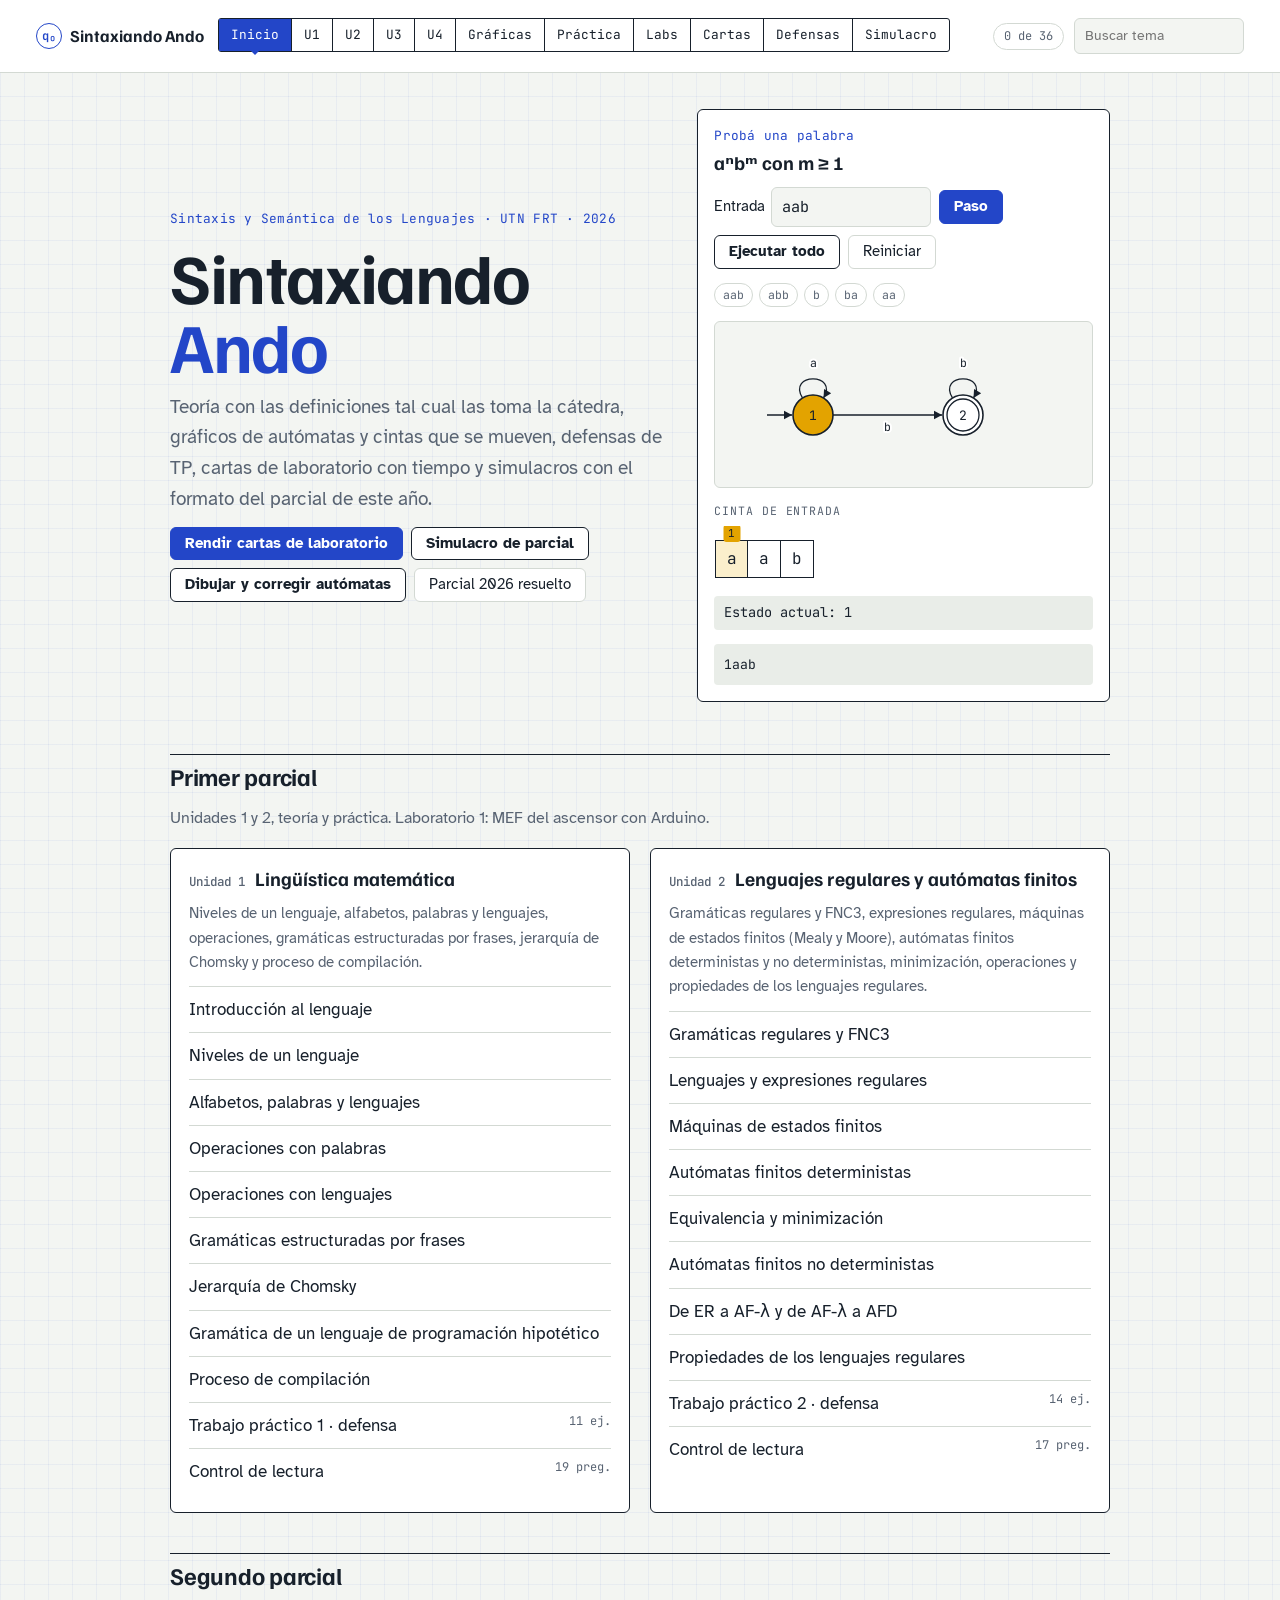
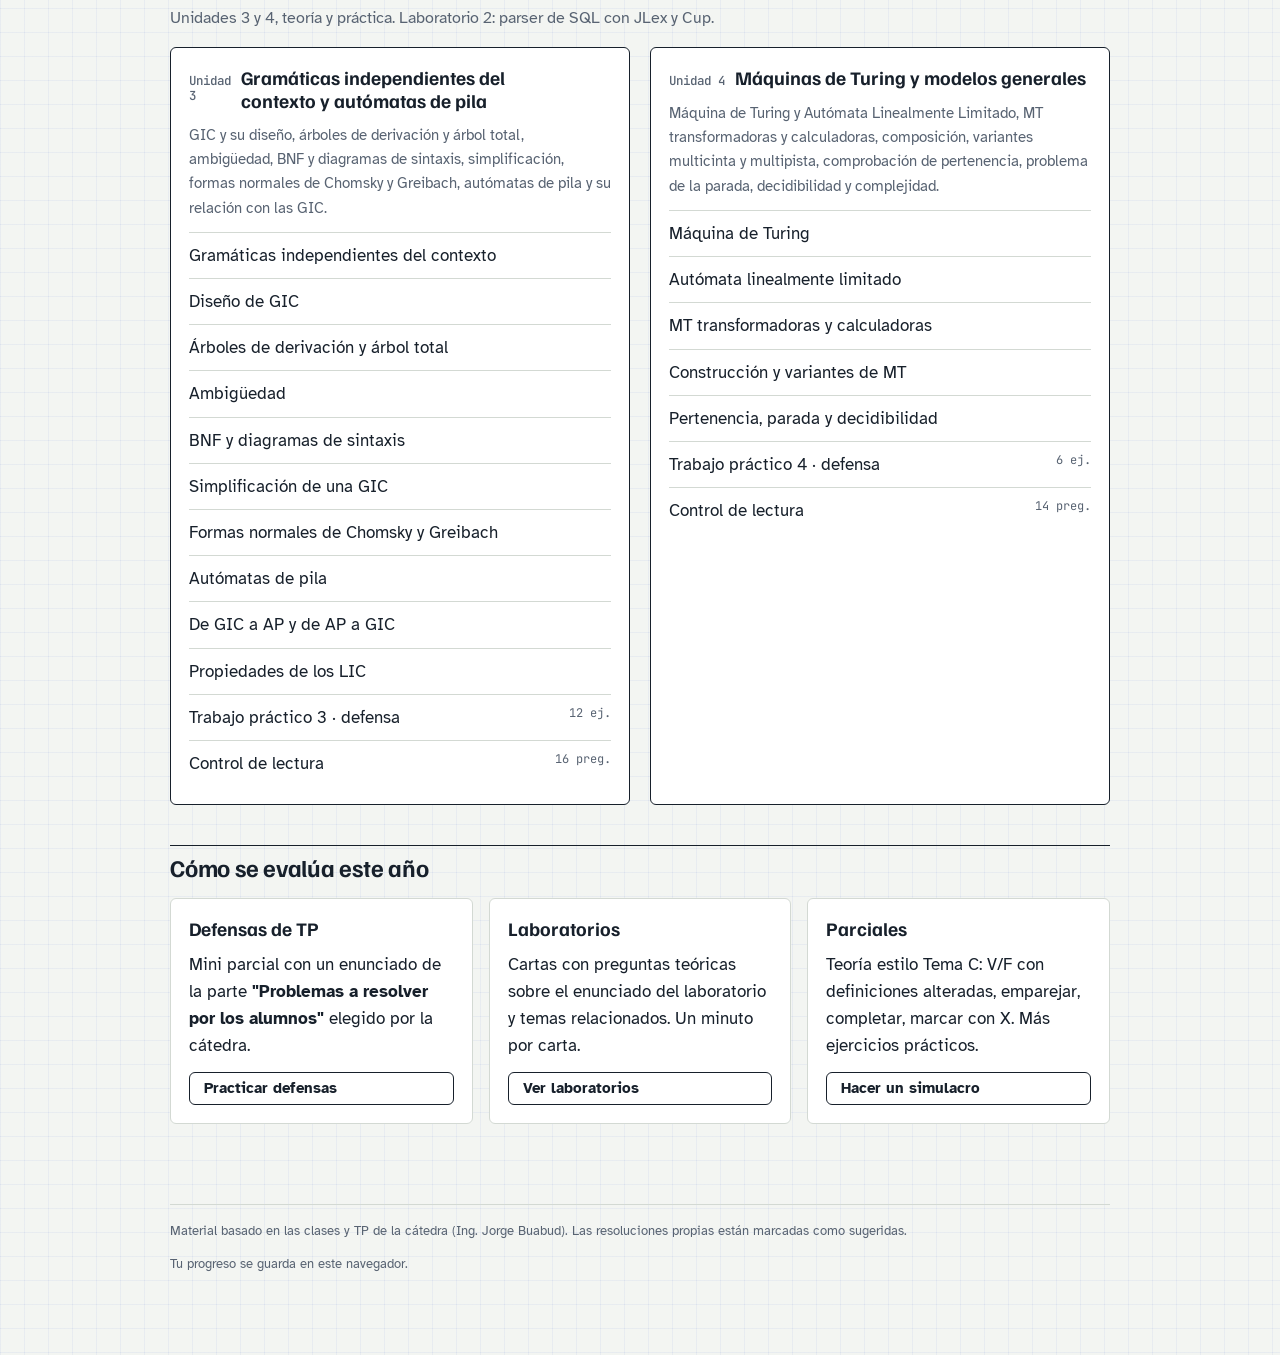
==== commit a254cfc8: "Práctica con dibujo: editor de autómatas con corrección automática Co-Authored-By: Claude Opus 5.5 <" ====
--- a/index.html
+++ b/index.html
@@ -402,13 +402,38 @@
 .hide { display: none !important; }
 @media (prefers-reduced-motion: reduce) { * { transition: none !important; animation: none !important; } }
 
+.copt { width: 100%; text-align: left; font: inherit; color: var(--ink); align-items: center; }
+.copt:disabled { cursor: default; }
+.copt .ol { font-family: var(--f-mono); font-size: 0.8rem; font-weight: 600; min-width: 24px; height: 24px; border-radius: 50%; border: 1.5px solid var(--line); display: grid; place-items: center; flex: none; }
+.copt.is-right .ol { border-color: var(--ok); color: var(--ok); }
+.copt.is-wrong .ol { border-color: var(--bad); color: var(--bad); }
+
+/* práctica con dibujo */
+.ed .seg { display: flex; flex-wrap: wrap; gap: 6px; }
+.edhint { font-size: .9rem; color: var(--muted); min-height: 3em; }
+.edhint code { font-family: "JetBrains Mono", monospace; font-size: .85em; background: var(--surface); padding: 0 4px; border-radius: 3px; }
+.edcanvas { background: var(--paper); border: 1px dashed var(--line); border-radius: 6px; padding: 4px; cursor: crosshair; user-select: none; -webkit-user-select: none; }
+.edcanvas svg { display: block; max-width: 100%; height: auto; touch-action: pan-x pan-y; }
+.edcanvas.drag svg { touch-action: none; }
+.edrow { display: flex; flex-wrap: wrap; align-items: center; gap: 8px; }
+.edrow .k { font-weight: 600; font-size: .9rem; }
+.edrow .sym { display: inline-flex; gap: 4px; }
+.edrow .sym .btn { min-width: 36px; padding-left: 8px; padding-right: 8px; }
+.edok { border-left: 4px solid var(--ok, #2f8f4e); }
+.edbad { border-left: 4px solid var(--bad, #c0392b); }
+.edbad ul, .edok ul { margin: 6px 0 0 18px; }
+.exchip { text-decoration: none; color: inherit; }
+.exchip.on { outline: 2px solid var(--accent); }
+
+@media (max-width: 640px) { .edhint { min-height: 7.5em; } .edcanvas { overflow-x: auto; } .edcanvas svg { width: 600px !important; max-width: none; } }
+
 </style>
 <header class="top">
   <div class="top-in">
     <a class="brand" href="#inicio"><span class="q">q₀</span>Sintaxiando Ando</a>
     <nav class="tape" aria-label="Secciones">
       <div class="tape-cells">
-        <a href="#inicio">Inicio</a><a href="#u1">U1</a><a href="#u2">U2</a><a href="#u3">U3</a><a href="#u4">U4</a><a href="#graficas">Gráficas</a><a href="#labs">Labs</a><a href="#cartas">Cartas</a><a href="#defensas">Defensas</a><a href="#simulacro">Simulacro</a>
+        <a href="#inicio">Inicio</a><a href="#u1">U1</a><a href="#u2">U2</a><a href="#u3">U3</a><a href="#u4">U4</a><a href="#graficas">Gráficas</a><a href="#practica">Práctica</a><a href="#labs">Labs</a><a href="#cartas">Cartas</a><a href="#defensas">Defensas</a><a href="#simulacro">Simulacro</a>
       </div>
     </nav>
     <div class="tools">
@@ -890,7 +915,7 @@
     }
     var h = '<div class="page solo"><div class="main">';
     h += '<div class="hero"><div class="head"><div class="kicker">Sintaxis y Semántica de los Lenguajes · UTN FRT · 2026</div><h1>Sintaxiando <em>Ando</em></h1><p class="lede">Teoría con las definiciones tal cual las toma la cátedra, gráficos de autómatas y cintas que se mueven, defensas de TP, cartas de laboratorio con tiempo y simulacros con el formato del parcial de este año.</p>' +
-      '<div class="btns"><a class="btn pri" href="#cartas">Rendir cartas de laboratorio</a><a class="btn" href="#simulacro">Simulacro de parcial</a><a class="btn ghost" href="#modelo">Parcial 2026 resuelto</a></div></div>' +
+      '<div class="btns"><a class="btn pri" href="#cartas">Rendir cartas de laboratorio</a><a class="btn" href="#simulacro">Simulacro de parcial</a><a class="btn" href="#practica">Dibujar y corregir autómatas</a><a class="btn ghost" href="#modelo">Parcial 2026 resuelto</a></div></div>' +
       '<div class="demo"><div data-sim="hero-afd"></div></div></div>';
     h += '<section class="sec"><h2>Primer parcial</h2><p class="lede" style="font-size:1rem">Unidades 1 y 2, teoría y práctica. Laboratorio 1: MEF del ascensor con Arduino.</p><div class="grid2">' + unitIdx(u[0]) + unitIdx(u[1]) + "</div></section>";
     h += '<section class="sec"><h2>Segundo parcial</h2><p class="lede" style="font-size:1rem">Unidades 3 y 4, teoría y práctica. Laboratorio 2: parser de SQL con JLex y Cup.</p><div class="grid2">' + unitIdx(u[2]) + unitIdx(u[3]) + "</div></section>";
@@ -959,7 +984,7 @@
       return '<label class="block' + (l.id === last ? " strong" : "") + '" style="cursor:pointer"><span class="kicker">' + esc(l.code) + '</span><h3>' + esc(l.title) + '</h3><span class="chips"><span class="chip">' + l.cards.length + " cartas</span>" + (best[l.id] != null ? '<span class="chip ok">mejor: ' + best[l.id] + "%</span>" : "") + '</span><input type="radio" name="deck" value="' + l.id + '"' + (l.id === last ? " checked" : "") + ' style="position:absolute;opacity:0"></label>';
     }).join("") + "</div>" +
       '<div class="btns"><label class="inline">Cartas por ronda <select class="sel" id="nc"><option>5</option><option selected>8</option><option>12</option><option value="99">Todas</option></select></label><label class="inline">Tiempo por carta <select class="sel" id="tc"><option value="45">45 s</option><option value="60" selected>1 min</option><option value="90">1 min 30 s</option></select></label><button type="button" class="btn pri" id="go">Empezar ronda</button></div></section><div id="arena"></div>';
-    pageList("Cartas de laboratorio", "Simulador de evaluación", "Sale una carta y corre el reloj. Respondé en voz alta o anotá un esquema, como si estuvieras frente a la cátedra. Cuando termina el tiempo se muestra la respuesta esperada y te calificás.", h);
+    pageList("Cartas de laboratorio", "Simulador de evaluación", "Sale una carta con cuatro opciones y corre el reloj, como en la evaluación de la cátedra. Elegí la correcta antes de que se termine el tiempo: si no respondés, cuenta como incorrecta.", h);
     $$('input[name="deck"]', app).forEach(function (r) { r.closest("label").addEventListener("click", function () { $$(".deckpick .block", app).forEach(function (b) { b.classList.remove("strong"); }); r.closest("label").classList.add("strong"); r.checked = true; store.set("deck", r.value); }); });
     $("#go").addEventListener("click", function () {
       var id = $('input[name="deck"]:checked', app).value, lab = L.filter(function (l) { return l.id === id; })[0];
@@ -974,35 +999,41 @@
     function show() {
       clearInterval(tick);
       if (i >= deck.length) return end();
-      var c = deck[i], left = secs, revealed = false;
+      var c = deck[i], left = secs, done = false;
+      var ord = shuffle(c.o.map(function (_, k) { return k; }));
       ar.innerHTML = '<div class="arena"><div class="timer" id="tm"><div class="lbl"><span>Carta ' + (i + 1) + " de " + deck.length + '</span><span id="tl">' + fmt(left) + '</span></div><div class="bar"><div class="fill" id="tf"></div></div></div>' +
-        '<div class="card"><div class="ctop"><span>' + esc(lab.code) + "</span><span>" + esc(c.tag || "") + '</span></div><div class="cq">' + c.q + '</div><div class="ca hide" id="ans"><div><b>Respuesta esperada</b></div>' + blocks(Array.isArray(c.a) ? c.a : [c.a]) + "</div></div>" +
-        '<div class="btns" id="cb"><button type="button" class="btn pri" id="rv">Mostrar respuesta</button><button type="button" class="btn ghost" id="sk">Pasar</button></div></div>';
+        '<div class="card"><div class="ctop"><span>' + esc(lab.code) + "</span><span>" + esc(c.tag || "") + '</span></div><div class="cq">' + c.q + '</div>' +
+        '<div class="opts" id="co">' + ord.map(function (k, j) { return '<button type="button" class="opt copt" data-k="' + k + '"><span class="ol">' + "ABCD"[j] + "</span><span>" + c.o[k] + "</span></button>"; }).join("") + "</div>" +
+        '<div class="ca hide" id="ans"></div></div><div class="btns" id="cb"></div></div>';
       var tf = $("#tf"), tl = $("#tl"), tm = $("#tm");
-      function reveal(timeout) {
-        if (revealed) return; revealed = true; clearInterval(tick);
-        $("#ans").classList.remove("hide");
+      function answer(k, timeout) {
+        if (done) return; done = true; clearInterval(tick);
+        var ok = k === 0;
+        $$("#co .copt").forEach(function (b) { b.disabled = true; var bk = +b.dataset.k; if (bk === 0) b.classList.add("is-right"); else if (bk === k) b.classList.add("is-wrong"); });
         if (timeout) { tm.classList.add("out"); tl.textContent = "Tiempo"; }
-        $("#cb").innerHTML = '<span style="color:var(--muted);font-size:.92rem">¿Cómo te fue?</span><button type="button" class="btn ok" data-r="1">La sabía</button><button type="button" class="btn" data-r="0.5">A medias</button><button type="button" class="btn bad" data-r="0">No la sabía</button>';
-        $$("#cb [data-r]").forEach(function (b) { b.addEventListener("click", function () { res.push({ c: c, r: +b.dataset.r }); i++; show(); }); });
+        var ans = $("#ans"); ans.classList.remove("hide");
+        ans.innerHTML = "<div><b>" + (timeout ? "Se terminó el tiempo." : ok ? "Correcta." : "Incorrecta.") + "</b></div>" + (c.why ? "<p>" + c.why + "</p>" : "");
+        res.push({ c: c, r: ok ? 1 : 0, pick: k });
+        $("#cb").innerHTML = '<button type="button" class="btn pri" id="nx">' + (i + 1 < deck.length ? "Siguiente carta" : "Ver resultado") + "</button>";
+        $("#nx").addEventListener("click", function () { i++; show(); });
+        $("#nx").focus();
       }
+      $$("#co .copt").forEach(function (b) { b.addEventListener("click", function () { answer(+b.dataset.k, false); }); });
       tick = setInterval(function () {
         left -= 0.25;
         tf.style.width = Math.max(0, 100 * left / secs) + "%";
         tl.textContent = fmt(Math.ceil(left));
         if (left <= secs * 0.3) tm.classList.add("warn");
-        if (left <= 0) reveal(true);
+        if (left <= 0) answer(-1, true);
       }, 250);
-      $("#rv").addEventListener("click", function () { reveal(false); });
-      $("#sk").addEventListener("click", function () { revealed = true; res.push({ c: c, r: 0 }); i++; show(); });
     }
     function end() {
       clearInterval(tick);
       var s = 0; res.forEach(function (r) { s += r.r; });
       var pct = Math.round(100 * s / res.length);
       var best = store.get("best", {}); best[lab.id] = Math.max(best[lab.id] || 0, pct); store.set("best", best);
-      ar.innerHTML = '<div class="score"><span class="big">' + pct + "%</span><span>" + (pct >= 60 ? "Ronda aprobada." : "Repasá las cartas que no sabías y volvé a intentar.") + '</span></div><div class="quiz" style="margin-top:14px">' +
-        res.filter(function (r) { return r.r < 1; }).map(function (r) { return '<div class="qcard wrong"><div class="qt">' + esc(r.c.tag || "") + '</div><div class="q"><b>' + r.c.q + '</b></div><div class="why">' + blocks(Array.isArray(r.c.a) ? r.c.a : [r.c.a]) + "</div></div>"; }).join("") +
+      ar.innerHTML = '<div class="score"><span class="big">' + s + " / " + res.length + "</span><span>" + pct + "% · " + (pct >= 60 ? "Ronda aprobada." : "Repasá las cartas que fallaste y volvé a intentar.") + '</span></div><div class="quiz" style="margin-top:14px">' +
+        res.filter(function (r) { return r.r < 1; }).map(function (r) { return '<div class="qcard wrong"><div class="qt">' + esc(r.c.tag || "") + '</div><div class="q"><b>' + r.c.q + '</b></div><div class="why">' + (r.pick >= 0 ? "<p>Elegiste: " + r.c.o[r.pick] + "</p>" : "<p>Sin responder (se terminó el tiempo).</p>") + "<p><b>Correcta:</b> " + r.c.o[0] + "</p>" + (r.c.why ? "<p>" + r.c.why + "</p>" : "") + "</div></div>"; }).join("") +
         '</div><div class="btns" style="margin-top:14px"><button type="button" class="btn pri" id="again">Otra ronda</button></div>';
       $("#again").addEventListener("click", function () { runDeck(lab, n, secs); });
     }
@@ -1086,6 +1117,7 @@
     if (base === "defensas") return pageDefensas();
     if (base === "simulacro") return pageSimulacro();
     if (base === "modelo") return pageModelo();
+    if (base === "practica" && SSL.pagePractica) { SSL.pagePractica(h.slice(9)); window.scrollTo(0, 0); return; }
     pageHome(); window.scrollTo(0, 0);
   }
   SSL.start = function () {
@@ -1094,7 +1126,7 @@
     window.addEventListener("hashchange", route);
     route();
   };
-  SSL.util = { drawFA: drawFA, drawTree: drawTree, parseTree: parseTree, rr: rr, tapeHTML: tapeHTML, stackHTML: stackHTML, blocks: blocks, esc: esc, shuffle: shuffle, pick: pick, $: $, $$: $$ };
+  SSL.util = { drawFA: drawFA, drawTree: drawTree, parseTree: parseTree, rr: rr, tapeHTML: tapeHTML, stackHTML: stackHTML, blocks: blocks, pageList: pageList, mountSims: mountSims, esc: esc, shuffle: shuffle, pick: pick, $: $, $$: $$ };
 })();
 
 ;
@@ -1939,6 +1971,102 @@
 })();
 
 ;
+/* Mazos de cartas de laboratorio en formato de opción múltiple.
+   En cada carta la primera opción de "o" es la correcta; el simulador las mezcla al mostrarlas. */
+(function () {
+  var decks = {
+    lab1: [
+      { tag: "MEF", q: "¿Qué caracteriza a una Máquina de Estados Finitos?", o: ["Produce una secuencia de salida de igual longitud que la de entrada, que depende también del estado", "Acepta o rechaza palabras según termine en un estado final", "Usa una pila para recordar la entrada", "Su salida depende solo del último símbolo leído, sin importar el estado"], why: "La MEF o máquina secuencial obtiene una salida en correspondencia con la entrada pero que depende del estado. Por eso modela sistemas de control como el ascensor." },
+      { tag: "MEF", q: "¿Cuál es la definición formal de una MEF?", o: ["⟨Q, ΣE, ΣS, f, g⟩", "⟨Q, Σ, q0, F, f⟩", "⟨Q, ΣE, ΣP, q0, z0, F, f⟩", "⟨ΣN, ΣT, P, S⟩"], why: "Q estados, ΣE alfabeto de entrada, ΣS alfabeto de salida, f función de transición y g función de salida. ⟨Q, Σ, q0, F, f⟩ es el AF." },
+      { tag: "MEF", q: "En el ascensor de 2 pisos de la cátedra, ¿qué es Q?", o: ["{Q0, Q1, Q2, Q3}: reposo en PB, subiendo, reposo en 1er piso, bajando", "{B1, B2, FC1, FC2}", "{STOP, SUBIR, BAJAR}", "Las 16 combinaciones de entradas"], why: "Q son los estados. Los pulsadores y sensores forman la entrada; STOP, SUBIR y BAJAR son la salida." },
+      { tag: "MEF", q: "En el ascensor de 2 pisos, ¿qué forma el alfabeto de salida ΣS?", o: ["STOP, SUBIR y BAJAR (y lo que muestra el display)", "Los pulsadores B1 y B2", "Los fines de carrera FC1 y FC2", "Los estados Q0 a Q3"], why: "La salida es la acción sobre el motor (y el símbolo del display)." },
+      { tag: "Moore/Mealy", q: "¿Qué modelo usa el ejemplo del ascensor de la cátedra?", o: ["Moore, porque la salida depende solo del estado", "Mealy, porque la salida depende del estado y de la entrada", "Un AF, porque tiene estados finales", "Un AP, porque recuerda el piso"], why: "En el ejemplo g: Q ⇒ ΣS. Q1 siempre sube y muestra S, sin importar la entrada." },
+      { tag: "Moore/Mealy", q: "En el modelo de Moore, ¿cuál es el orden en la implementación?", o: ["Primero se obtiene el estado nuevo y luego la salida", "Primero se obtiene la salida y luego el estado nuevo", "Salida y estado se obtienen en paralelo con la entrada anterior", "Solo se calcula la salida; el estado no cambia"], why: "En Moore la salida sufre un retardo: depende del estado al que se transicionó. En Mealy es al revés." },
+      { tag: "Moore/Mealy", q: "En el modelo de Mealy, ¿de qué depende la salida?", o: ["Del estado actual y del símbolo leído", "Solo del estado nuevo", "Solo del símbolo leído", "De la cantidad de símbolos leídos"], why: "g: Q × ΣE ⇒ ΣS. Por eso la salida es instantánea." },
+      { tag: "Moore/Mealy", q: "¿Por qué se dice que en Moore la salida sufre un retardo?", o: ["Porque primero transiciona y recién después escribe la salida, que depende solo del estado nuevo", "Porque espera a leer toda la palabra para escribir", "Porque usa delay() en el programa", "Porque escribe un símbolo cada dos lecturas"], why: "Es la definición textual de la clase 14." },
+      { tag: "Moore/Mealy", q: "Para pasar una MEF de Moore a Mealy…", o: ["Se mantienen los estados y por cada f(q,e) = p con g(p) = s se define g'(q,e) = s", "Se desdobla cada estado según la salida con que se llega", "Se agrega un estado final por cada salida", "Se invierte el sentido de todas las transiciones"], why: "La salida del estado de llegada pasa a la transición. Desdoblar estados es el camino inverso (Mealy → Moore)." },
+      { tag: "Moore/Mealy", q: "Para pasar una MEF de Mealy a Moore…", o: ["Se crea un estado pₛ por cada estado p y salida s con que se llega a él", "Se mantienen los estados y se copia la salida de la transición", "Se eliminan los estados sin salida", "Se agrega una cinta de salida auxiliar"], why: "Por cada f(q,e) = p con g(q,e) = s se crea pₛ con g'(pₛ) = s. Si a un estado no llegan transiciones se crea q_λ." },
+      { tag: "Tabla", q: "En el programa, ¿qué representa la fila de tablaTran?", o: ["La combinación de entradas: B1·8 + B2·4 + FC1·2 + FC2", "El estado actual", "La salida del motor", "El número de piso"], why: "Las 4 entradas binarias forman un número de 0 a 15; la columna es el estado actual." },
+      { tag: "Tabla", q: "¿Cuántas filas tendría la tabla del ascensor de 4 pisos usando todas las entradas binarias?", o: ["256", "16", "64", "8"], why: "4 pulsadores + 4 fines de carrera = 8 bits → 2⁸ = 256 combinaciones." },
+      { tag: "Tabla", q: "Estando en Q0 (planta baja), llega FC2 = 1 sin ningún botón. ¿Qué hace la tabla?", o: ["Se queda en Q0", "Pasa a Q1", "Pasa a Q2", "Pasa a Q3"], why: "Solo B2 hace salir de Q0. Cualquier otra combinación lo deja en el mismo estado." },
+      { tag: "Tabla", q: "En Q0 se aprietan B1 y B2 a la vez. Según la tabla del ejemplo…", o: ["Pasa a Q1 (subir)", "Se queda en Q0", "Pasa a Q3 (bajar)", "Se bloquea"], why: "Filas 12 a 15: va a Q1. B1 no hace nada estando en planta baja." },
+      { tag: "Tabla", q: "Estando en Q1 (subiendo), ¿qué entrada lo lleva a Q2?", o: ["FC2 = 1", "B2 = 1", "B1 = 1", "FC1 = 1"], why: "Al llegar al fin de carrera del piso 2 se detiene en Q2." },
+      { tag: "Código", q: "¿Qué hace el loop() del programa en cada vuelta?", o: ["Lee las entradas, obtiene el estado nuevo de tablaTran y escribe las salidas de ese estado", "Escribe las salidas y espera un segundo con delay()", "Recorre todos los estados hasta encontrar uno final", "Solo actualiza el display"], why: "fila = lectura_entradas(); estado = tablaTran[fila][estado]; escritura_salidas(estado)." },
+      { tag: "Código", q: "¿Por qué el firmware no debe usar delay()?", o: ["Porque bloquea: mientras espera no lee sensores ni botones", "Porque Arduino no tiene esa función", "Porque consume demasiada memoria", "Porque cambia el modelo de Moore a Mealy"], why: "El código debe ser determinista y no bloqueante para reaccionar en cada ciclo." },
+      { tag: "Código", q: "¿Qué ventaja tiene implementar la MEF con tablas?", o: ["El programa sigue la función de transición tal cual el modelo y se modifica cambiando datos", "Ocupa menos pines del Arduino", "Permite que la MEF sea no determinista", "Evita tener que usar el puente H"], why: "La tabla es f; las tablas de salida son g. El código queda independiente de la lógica." },
+      { tag: "Hardware", q: "¿Para qué sirve el puente H L298N?", o: ["Para invertir la polaridad del motor de CC y elegir el sentido de giro", "Para leer los pulsadores sin rebote", "Para alimentar el display de 7 segmentos", "Para convertir señales analógicas en digitales"], why: "Con IN1 e IN2 se elige subir, bajar o detener." },
+      { tag: "Hardware", q: "¿Qué valores de IN1 e IN2 hacen subir la cabina en el ejemplo?", o: ["IN1 = 1, IN2 = 0", "IN1 = 0, IN2 = 1", "IN1 = 0, IN2 = 0", "IN1 = 1, IN2 = 1"], why: "SUBIR (1, 0), BAJAR (0, 1), STOP (0, 0)." },
+      { tag: "Hardware", q: "¿Por qué los pulsadores llevan resistencia pull-down de 10 kΩ?", o: ["Para que la entrada lea LOW estable cuando no se presiona", "Para limitar la corriente del motor", "Para que el pulsador quede presionado", "Para invertir la lógica: HIGH en reposo"], why: "Sin ella la entrada queda flotante y la MEF podría leer falsos 1." },
+      { tag: "Hardware", q: "¿Por qué hay que unir el GND de la fuente externa con el del Arduino?", o: ["Porque las señales lógicas necesitan una referencia de tierra común para conmutar el driver", "Para que el motor gire más rápido", "Para proteger el display", "No hace falta: son circuitos independientes"], why: "Es la advertencia técnica del ejemplo de la cátedra." },
+      { tag: "Hardware", q: "¿Qué rol cumple un fin de carrera en la MEF?", o: ["Es una entrada que provoca la transición de un estado de movimiento a uno detenido", "Es una salida que detiene el motor directamente", "Es un estado final de aceptación", "Reemplaza al pulsador de llamada"], why: "Indica a la MEF que la cabina llegó exactamente a un piso." },
+      { tag: "Hardware", q: "¿Qué significa que un pulsador sea normal abierto?", o: ["En reposo no conduce y al presionarlo se cierra el circuito", "En reposo conduce y al presionarlo se abre", "Queda enclavado al presionarlo", "Solo funciona con pull-up"], why: "Con pull-down: reposo LOW, presionado HIGH." },
+      { tag: "Hardware", q: "¿Por qué el display usa los pines A0 a A4?", o: ["Porque los digitales no alcanzan y los analógicos se configuran como salidas digitales con pinMode()", "Porque el display de 7 segmentos es analógico", "Porque esos pines dan más corriente", "Porque los digitales están reservados para el motor"], why: "La placa Uno tiene 14 pines digitales; A0 a A5 también sirven como digitales." },
+      { tag: "Display", q: "¿Qué segmentos se encienden para mostrar el 1?", o: ["B y C", "A, B y C", "E y F", "A y D"], why: "En la tabla de salida del display, Q0 tiene encendidos solo B y C." },
+      { tag: "Display", q: "¿Qué muestra el display cuando el ascensor está en Q3?", o: ["b (bajando)", "S (subiendo)", "2", "1"], why: "Q0 → 1, Q1 → S, Q2 → 2, Q3 → b." },
+      { tag: "Diseño", q: "Una forma de escalar a 4 pisos sin perder el destino es…", o: ["Estados de movimiento que recuerdan el piso destino (por ejemplo S2–S4 y B1–B3)", "Un único estado \"moviendo\" para todos los pisos", "Usar solo 4 estados, uno por piso", "Reemplazar la MEF por un AF"], why: "Sin recordar el destino no se sabe en qué fin de carrera detenerse. Con P1–P4, S2–S4 y B1–B3 quedan 10 estados." },
+      { tag: "Diseño", q: "Detenido en el piso 3 se aprieta el botón del piso 3. ¿Qué debería hacer la MEF?", o: ["Quedarse en el mismo estado", "Subir un piso", "Bajar un piso", "Bloquearse"], why: "No hay movimiento que hacer." },
+      { tag: "Teoría", q: "La MEF es un caso particular de…", o: ["La Máquina de Turing", "El Autómata de Pila", "El Autómata Finito", "La gramática regular"], why: "Y el AF es, a su vez, una MEF de Moore especial con salidas implícitas." },
+      { tag: "Teoría", q: "¿Cómo se representa la configuración de una MEF según la cátedra?", o: ["Lo escrito en la salida, seguido del estado y de lo que falta leer: s1…si−1 qk ei…en", "Lo que falta leer, seguido del estado y de la pila", "El estado seguido de toda la entrada", "Solo el estado actual"], why: "Ej. MEF1 con 011: q0011 ├─ nq011 ├─ niq11 ├─ nipq2." },
+      { tag: "Teoría", q: "En una MEF, ¿cómo es la longitud de la cinta de salida respecto de la de entrada?", o: ["Igual: por cada símbolo leído se escribe uno", "Siempre menor", "Siempre mayor", "Depende del modelo: en Moore es el doble"], why: "La MEF produce una salida de igual longitud y en correspondencia." },
+      { tag: "Simulación", q: "¿Para qué se simula en Tinkercad antes del montaje?", o: ["Para validar la lógica de la MEF sin riesgo de dañar la etapa de potencia", "Para generar automáticamente la tabla de transición", "Porque la maqueta no se puede programar", "Para medir la velocidad del motor"], why: "Se verifican las transiciones con el Serial Monitor." }
+    ],
+    lab2: [
+      { tag: "Parser", q: "¿Qué hace el parser que se construye en el laboratorio?", o: ["Verifica que la secuencia de tokens respete la GIC y detecta errores sintácticos", "Reconoce los componentes léxicos del texto", "Genera el código máquina de la consulta", "Ejecuta las sentencias SQL sobre la base"], why: "El análisis léxico lo hace el scanner; el parser hace el sintáctico." },
+      { tag: "Scanner", q: "¿Qué es un token?", o: ["La categoría de un componente léxico (ID, NUM, SELECT…) junto con su valor", "Una regla de producción de la GIC", "Un estado del autómata de pila", "Un error sintáctico"], why: "El scanner entrega tokens al parser." },
+      { tag: "JLex", q: "¿De qué parte JLex?", o: ["De las expresiones regulares de los componentes léxicos", "De una GIC en notación BNF", "De un autómata de pila", "Del árbol sintáctico"], why: "Con eso genera un scanner en Java." },
+      { tag: "Cup", q: "¿De qué parte Cup?", o: ["De una GIC descripta con la notación BNF", "De las expresiones regulares de los tokens", "De una máquina de Turing", "De la tabla de símbolos"], why: "Genera un parser en Java que detecta errores sintácticos." },
+      { tag: "JLex", q: "¿Qué genera JLex?", o: ["Un scanner (analizador léxico) en Java", "Un parser LALR en Java", "Un compilador completo", "Una base de datos SQL"], why: "El scanner obtiene los tokens y se los suministra al parser." },
+      { tag: "Teoría", q: "¿Qué modelo matemático reconoce lo que describe JLex?", o: ["Autómata Finito (tipo 3, nivel léxico)", "Autómata de Pila (tipo 2)", "Máquina de Turing (tipo 0)", "Autómata Linealmente Limitado (tipo 1)"], why: "Las ER describen lenguajes regulares." },
+      { tag: "Teoría", q: "¿Qué modelo matemático reconoce lo que describe Cup?", o: ["Autómata de Pila (tipo 2, nivel sintáctico)", "Autómata Finito (tipo 3)", "Máquina de Turing (tipo 0)", "Máquina de Estados Finitos"], why: "Una GIC genera lenguajes de tipo 2." },
+      { tag: "JLex", q: "¿Cómo se separan las secciones de un archivo de JLex?", o: ["Con %%: código de usuario, directivas y macros, reglas", "Con ::= entre cada regla", "Con llaves { } por sección", "Con la palabra start with"], why: "La tercera sección tiene cada ER con su acción en Java." },
+      { tag: "JLex", q: "En JLex, ¿qué es DIGITO=[0-9]?", o: ["Una macro: un nombre para una expresión regular", "Una producción de la gramática", "Una declaración de terminal", "Un comentario"], why: "Luego se usa como {DIGITO}+ en las reglas." },
+      { tag: "JLex", q: "¿Qué devuelve yytext() en una acción de JLex?", o: ["El lexema reconocido", "El número de línea", "El próximo token", "El estado del autómata"], why: "Se usa para guardar el valor del token, por ejemplo new Symbol(sym.ID, yytext())." },
+      { tag: "Cup", q: "¿Qué tipo de parser genera Cup?", o: ["Ascendente LALR(1)", "Descendente recursivo", "Un AFD", "Una MT multicinta"], why: "Reduce desde las hojas hacia el axioma." },
+      { tag: "Cup", q: "¿Qué indica start with en un archivo de Cup?", o: ["El axioma de la gramática", "El primer token del archivo", "La precedencia de los operadores", "El archivo de entrada"], why: "Si no está, Cup toma el no terminal de la primera producción." },
+      { tag: "Cup", q: "¿Para qué sirve la declaración precedence en Cup?", o: ["Para resolver ambigüedades de operadores indicando prioridad y asociatividad", "Para declarar los no terminales", "Para ordenar los archivos de entrada", "Para definir macros"], why: "Ej.: precedence left OR; precedence left AND;" },
+      { tag: "Cup", q: "En Cup, ¿qué se declara con terminal?", o: ["Los tokens que entrega el scanner", "Las estructuras sintácticas", "Las expresiones regulares", "Las acciones en Java"], why: "Las estructuras sintácticas se declaran como non terminal." },
+      { tag: "Cup", q: "¿Qué símbolo separa la parte izquierda de la derecha en una producción de Cup?", o: ["::=", "→", "%%", ":="], why: "Como en BNF; las alternativas se separan con | y la producción termina en ;" },
+      { tag: "Integración", q: "¿Qué archivo generado por Cup comparte el scanner para conocer los códigos de los tokens?", o: ["sym.java", "Main.java", "parser.lex", "calc.rar"], why: "El scanner devuelve new Symbol(sym.X, …)." },
+      { tag: "Teoría", q: "¿Por qué la sintaxis de SQL se describe con una GIC y no con una GR?", o: ["Porque tiene anidamientos y recursión que una GR no puede generar", "Porque las GR no admiten terminales", "Porque Cup no acepta gramáticas regulares", "Porque SQL es un lenguaje de tipo 0"], why: "Paréntesis, listas y subconsultas requieren tipo 2." },
+      { tag: "BNF", q: "En BNF, ¿qué indican las llaves { }?", o: ["Secuencias que se repiten", "Secuencias optativas", "Alternativas", "No terminales"], why: "Los corchetes [ ] son lo optativo y ⟨ ⟩ encierran no terminales." },
+      { tag: "BNF", q: "En BNF, ¿qué indican los corchetes [ ]?", o: ["Secuencias optativas", "Secuencias que se repiten", "Agrupación de alternativas", "Terminales"], why: "A → β | λ se escribe ⟨A⟩ ::= [ β ]." },
+      { tag: "Chomsky", q: "¿Qué caracteriza a una gramática dependiente del contexto?", o: ["Ninguna regla tiene parte derecha más corta que la izquierda (sin compresoras), salvo S → λ", "Todas las reglas tienen un solo no terminal a la izquierda", "Todas sus reglas son N → wN o N → w", "No tiene ninguna restricción"], why: "Es el tipo 1: genera LDC, nivel semántico, aceptados por un ALL." },
+      { tag: "Chomsky", q: "¿Qué nivel del lenguaje describe una gramática dependiente del contexto?", o: ["Semántico", "Léxico", "Sintáctico", "Pragmático"], why: "Tipo 0 pragmático, tipo 1 semántico, tipo 2 sintáctico, tipo 3 léxico." },
+      { tag: "Chomsky", q: "¿Qué es una gramática independiente del contexto?", o: ["Tipo 2: un solo no terminal en la parte izquierda y cualquier secuencia a la derecha", "Tipo 1: sin reglas compresoras", "Tipo 3: reglas regulares", "Tipo 0: sin restricciones"], why: "Genera LIC, aceptados por un AP." },
+      { tag: "GIC", q: "¿Qué es una gramática ambigua?", o: ["La que da más de un árbol de derivación para alguna palabra", "La que genera palabras de distinta longitud", "La que tiene reglas de borrado", "La que tiene más de un axioma"], why: "Provoca conflictos en el parser: no sabe qué estructura elegir." },
+      { tag: "GIC", q: "¿Cómo se elimina la ambigüedad de las expresiones aritméticas?", o: ["Con niveles: E → E + T | T, T → T * F | F, F → ( E ) | id", "Eliminando los paréntesis", "Pasando la gramática a FNC", "Agregando reglas de borrado"], why: "El producto queda más abajo en el árbol y por eso tiene prioridad." },
+      { tag: "SQL", q: "¿Qué sentencias forman el LMD de SQL?", o: ["SELECT, INSERT, UPDATE y DELETE", "CREATE, ALTER y DROP", "GRANT y REVOKE", "COMMIT y ROLLBACK"], why: "LMD es el Lenguaje de Manipulación de Datos." },
+      { tag: "SQL", q: "¿Cuál es la estructura correcta de un INSERT?", o: ["INSERT INTO tabla [(campos)] VALUES (valores);", "INSERT tabla SET campo = valor;", "INSERT VALUES (valores) INTO tabla;", "INSERT FROM tabla WHERE condición;"], why: "⟨insert⟩ ::= INSERT INTO ⟨tabla⟩ [ ( ⟨campo⟩ { , ⟨campo⟩ } ) ] VALUES ( ⟨valor⟩ { , ⟨valor⟩ } ) ;" },
+      { tag: "SQL", q: "¿Cuál es la estructura correcta de un UPDATE?", o: ["UPDATE tabla SET campo = valor [, …] [WHERE condición];", "UPDATE INTO tabla VALUES (valores);", "UPDATE campo FROM tabla;", "UPDATE tabla WHERE campo SET valor;"], why: "⟨update⟩ ::= UPDATE ⟨tabla⟩ SET ⟨campo⟩ = ⟨valor⟩ { , ⟨campo⟩ = ⟨valor⟩ } [ WHERE ⟨cond⟩ ] ;" },
+      { tag: "Errores", q: "En SELECT nombre alumnos; (falta FROM), ¿qué tipo de error es y quién lo detecta?", o: ["Sintáctico, lo detecta el parser", "Léxico, lo detecta el scanner", "Semántico, lo detecta el parser", "Pragmático, lo detecta el SGBD"], why: "Todas las palabras existen, pero están mal organizadas." },
+      { tag: "Errores", q: "En SELECT # FROM t; el símbolo # no lo reconoce ningún patrón. ¿Qué error es?", o: ["Léxico, lo detecta el scanner", "Sintáctico, lo detecta el parser", "Semántico", "Ninguno: # es un comodín válido"], why: "Ninguna ER lo acepta como componente léxico." },
+      { tag: "Errores", q: "Que la tabla consultada no exista en la base es un error…", o: ["Semántico, fuera del alcance del parser", "Sintáctico", "Léxico", "Del preprocesador"], why: "Es coherencia con las declaraciones, no estructura." },
+      { tag: "Teoría", q: "¿Qué tipo de análisis usa un AP construido desde la FNC?", o: ["Ascendente, con derivación más a la derecha y aceptación por estado final", "Descendente, con derivación más a la izquierda y pila vacía", "Ascendente con pila vacía", "Descendente con estado final"], why: "Desde la FNG es descendente y por pila vacía. Cup también es ascendente." },
+      { tag: "Compilación", q: "¿En qué fase del compilador están el scanner y el parser?", o: ["Análisis", "Síntesis", "Enlace", "Carga"], why: "La síntesis genera código intermedio, lo optimiza y genera el código de máquina." },
+      { tag: "Teoría", q: "¿Qué necesita un AP que no tiene un AF para analizar SQL?", o: ["Una pila para recordar estructuras abiertas (paréntesis, listas, subconsultas)", "Una cinta de salida", "Un cabezal que se mueva a la izquierda", "Más de un estado inicial"], why: "La pila le da la memoria que el AF no tiene." }
+    ],
+    lab0: [
+      { tag: "Preprocesador", q: "¿Qué hace gcc -E prog.c -o prog.txt?", o: ["Solo preprocesa: inserta los #include y reemplaza las macros #define", "Genera el ensamblador", "Genera el objeto", "Compila y enlaza el ejecutable"], why: "-S da el .s, -c el .o, y sin opciones se obtiene el ejecutable." },
+      { tag: "Preprocesador", q: "¿Qué diferencia hay entre #include \"x.h\" y #include <x.h>?", o: ["Con comillas busca en la carpeta del fuente; con ángulos, en la de bibliotecas", "Ninguna", "Con ángulos se incluye solo la declaración", "Con comillas se compila aparte"], why: "Así lo explica la actividad de laboratorio." },
+      { tag: "Ensamblador", q: "¿Qué comando genera el archivo .s con el código ensamblador?", o: ["gcc -S prog.c", "gcc -E prog.c", "gcc -c prog.c", "gcc -o prog prog.c"], why: "El ensamblador usa la sintaxis AT&T de GNU as." },
+      { tag: "Ensamblador", q: "¿Qué indica el sufijo l en movl?", o: ["Datos de 32 bits (long)", "Datos de 8 bits", "Datos de 64 bits", "Instrucción lógica"], why: "b = 8, w = 16, l = 32, q = 64 bits." },
+      { tag: "Ensamblador", q: "En el ensamblador de GCC, ¿qué anteceden % y $?", o: ["% a los registros y $ a los valores inmediatos", "% a los inmediatos y $ a los registros", "Ambos a las etiquetas", "% a los comentarios y $ a las directivas"], why: "Ej.: movl $5, %eax." },
+      { tag: "Ensamblador", q: "¿Dónde quedan las variables locales de main?", o: ["En la pila, con offsets sobre %esp o %ebp", "En la sección .data", "En los registros de segmento", "En la sección .rdata"], why: "Las globales van a .data." },
+      { tag: "Ensamblador", q: "¿Qué hace andl $-16, %esp?", o: ["Alinea la pila a un múltiplo de 16", "Reserva 16 bytes", "Suma 16 a la pila", "Borra los 16 bytes superiores"], why: "La reserva la hace subl $16, %esp." },
+      { tag: "Ensamblador", q: "¿Para qué es call ___main?", o: ["Para inicializar el entorno de ejecución de C antes de main", "Para llamar recursivamente a main", "Para terminar el programa", "Para cargar stdio.h"], why: "La genera el compilador automáticamente." },
+      { tag: "Enlace", q: "Si se usa printf sin #include <stdio.h>, ¿qué pasa?", o: ["Compila con un warning y el .s es igual; la biblioteca se agrega al enlazar", "No compila", "El .s incluye todo stdio.h", "Se ejecuta pero no imprime"], why: "Por eso suma3.s y suma4.s son idénticos." },
+      { tag: "Registros", q: "¿Qué registro guarda el valor de retorno de una función?", o: ["EAX", "ESP", "EBP", "ECX"], why: "EAX es el acumulador; movl $0, %eax es el return 0." },
+      { tag: "Registros", q: "¿Qué registro apunta a la cima de la pila?", o: ["ESP", "EBP", "EIP", "EDX"], why: "EBP es la base del marco de pila; EIP apunta a la próxima instrucción." },
+      { tag: "Directivas", q: "¿Qué indica la directiva .globl _main?", o: ["Que _main es un símbolo global visible desde otros módulos", "Que comienza la sección de datos", "Que _main es una variable local", "Que termina el programa"], why: ".text y .data marcan las secciones de código y datos." },
+      { tag: "Etapas", q: "¿Qué hace el cargador?", o: ["Ubica los segmentos en memoria y convierte direcciones relativas en absolutas", "Une los módulos objeto", "Traduce el fuente a objeto", "Reemplaza las macros"], why: "Suele ser parte del sistema operativo." },
+      { tag: "Etapas", q: "¿Qué hace el enlazador?", o: ["Une los módulos objeto y agrega rutinas de librerías y del S.O. en el ejecutable", "Preprocesa las directivas", "Carga el programa en memoria", "Optimiza el código intermedio"], why: "También estructura el bloque de memoria de las variables." },
+      { tag: "Modos", q: "movl 8(%eax), %ebx usa direccionamiento…", o: ["Indexado: lo apuntado por EAX más 8 bytes", "Inmediato", "Directo a la dirección 8", "Indirecto sin desplazamiento"], why: "movl (%ebx), %eax sería indirecto sin desplazamiento." }
+    ]
+  };
+  window.SSL.labs.forEach(function (l) { if (decks[l.id]) l.cards = decks[l.id]; });
+})();
+
+;
 /* Modelo real 2026 (Tema C) y generador de simulacros con su misma estructura */
 (function () {
   var SSL = window.SSL, S = SSL.specs;
@@ -2229,6 +2357,297 @@
 })();
 
 ;
+/* Práctica con dibujo: editor de autómatas y corrección automática contra la solución */
+(function () {
+  "use strict";
+  var SSL = window.SSL, U = SSL.util, $ = U.$, $$ = U.$$, esc = U.esc;
+  var store = {
+    get: function (k, d) { try { var v = localStorage.getItem("ssl:" + k); return v == null ? d : JSON.parse(v); } catch (e) { return d; } },
+    set: function (k, v) { try { localStorage.setItem("ssl:" + k, JSON.stringify(v)); } catch (e) {} }
+  };
+  var KIND = { afd: "AFD", afnd: "AFND / AF-λ", mealy: "MEF de Mealy", moore: "MEF de Moore", ap: "Autómata de pila", mt: "Máquina de Turing" };
+  var HELP = {
+    afd: "Rótulo: los símbolos separados por coma, por ejemplo <code>a,b</code>.",
+    afnd: "Rótulo: los símbolos separados por coma. Para una transición λ escribí <code>λ</code>.",
+    mealy: "Rótulo: entrada/salida separados por coma, por ejemplo <code>0/n, 1/i</code>.",
+    moore: "Rótulo: los símbolos de entrada. La salida va en el estado (seleccionalo y completá \"Salida\").",
+    ap: "Rótulo: lee,saca,pone. Varias transiciones separadas por <code>;</code>. Ejemplo: <code>a,#,A#; a,A,AA</code>. Fin de cadena: <code>∆</code>; nada: <code>λ</code>.",
+    mt: "Rótulo: lee,escribe,mueve (I, D o N). Varias separadas por <code>;</code>. Ejemplo: <code>a,∆,D; b,b,D</code>. Blanco: <code>∆</code>."
+  };
+
+  /* ---------- ejercicios ---------- */
+  function cnt(w, c) { return w.split(c).length - 1; }
+  function dfaAcc(delta, q0, F) { return function (w) { var q = q0; for (var i = 0; i < w.length; i++) { q = delta[q] && delta[q][w[i]]; if (q == null) return false; } return F.indexOf(q) >= 0; }; }
+  var T12 = { A: { x: "H", y: "G" }, B: { x: "K", y: "H" }, C: { x: "B", y: "E" }, D: { x: "G", y: "J" }, E: { x: "M", y: "G" }, F: { x: "E", y: "A" }, G: { x: "L", y: "F" }, H: { x: "C", y: "B" }, I: { x: "A", y: "K" }, J: { x: "D", y: "C" }, K: { x: "H", y: "L" }, L: { x: "F", y: "G" }, M: { x: "L", y: "A" } };
+  var EX = [
+    { id: "af1", u: 2, kind: "afd", title: "aⁿbᵐ con m ≥ 1", txt: "Diseñá un AFD que acepte { aⁿbᵐ / n ≥ 0, m ≥ 1 } sobre Σ = {a, b}.", alpha: "ab", acc: function (w) { return /^a*b+$/.test(w); }, sol: "Dos estados: 1 (inicial) con lazo a y transición b a 2; 2 (final) con lazo b." },
+    { id: "af2", u: 2, kind: "afd", title: "Cantidad par de a", txt: "Diseñá un AFD sobre Σ = {a, b} que acepte las palabras con cantidad par de a (λ incluida).", alpha: "ab", acc: function (w) { return cnt(w, "a") % 2 === 0; }, sol: "P (inicial y final) y I. Con a se alterna entre P e I; con b cada uno se queda en sí mismo." },
+    { id: "af3", u: 2, kind: "afd", title: "Empiezan con x y terminan con y", txt: "TP2 2.2 a) como autómata: AFD sobre Σ = {x, y} que acepte las palabras que empiezan con x y terminan con y.", alpha: "xy", acc: function (w) { return /^x[xy]*y$/.test(w); }, sol: "A (inicial) –x→ B; B –x→ B; B –y→ C (final); C –y→ C; C –x→ B. Con y desde A no hay transición (o va a un sumidero)." },
+    { id: "af4", u: 2, kind: "afd", title: "Sin tres x consecutivas", txt: "TP2 2.2 d) como autómata: AFD sobre Σ = {x, y} que acepte las palabras que no tienen tres x consecutivas.", alpha: "xy", acc: function (w) { return w.indexOf("xxx") < 0; }, sol: "Estados según cuántas x seguidas se leyeron: 0, 1 y 2 (los tres finales). Con y siempre vuelve a 0; con x avanza; desde 2 con x no hay transición." },
+    { id: "af5", u: 2, kind: "afd", title: "Cantidad impar de y", txt: "TP2 2.2 c) como autómata: AFD sobre Σ = {x, y} con cantidad impar de y.", alpha: "xy", acc: function (w) { return cnt(w, "y") % 2 === 1; }, sol: "P (inicial) e I (final): con y se alterna, con x se queda." },
+    { id: "af6", u: 2, kind: "afnd", title: "a.(a+b)*.b", txt: "Diseñá un AF (puede ser no determinista o con λ) que acepte el lenguaje de la ER a.(a + b)*.b.", alpha: "ab", acc: function (w) { return /^a[ab]*b$/.test(w); }, sol: "AFND2 de la clase: 0 –a→ 1; 1 con lazo a, b; 1 –b→ 2 (final)." },
+    { id: "af7", u: 2, kind: "afnd", title: "(a.(a+b))*.a*.b", txt: "TP2 1.13: AF-λ (o AFND) que acepte (a.(a + b))*.a*.b.", alpha: "ab", acc: function (w) { return /^(a[ab])*a*b$/.test(w); }, sol: "Con Thompson: bloque (a.(a+b))* con λ de salteo y retorno, luego a* y por último b. Unificá finales." },
+    { id: "af8", u: 2, kind: "afd", maxStates: 6, title: "AFD mínimo del Tema C", txt: "Ítem 12 del Tema C: dibujá el AFD <b>mínimo</b> equivalente a →A: x→H y→G · B: K H · *C: B E · D: G J · E: M G · F: E A · *G: L F · H: C B · I: A K · *J: D C · *K: H L · L: F G · M: L A. La corrección exige que tenga a lo sumo 6 estados.", alpha: "xy", acc: dfaAcc(T12, "A", ["C", "G", "J", "K"]), solSpec: "minq12", sol: "Clases: [A], [B,H], [C,K]*, [G]*, [E,L], [F,M]." },
+    { id: "mef1", u: 2, kind: "mealy", alts: ["mealy", "moore"], title: "Detectar xyx", txt: "TP2 2.6 a): MEF sobre Σ = {x, y} que escriba 1 cada vez que completa la subcadena xyx (con solapamiento) y 0 en otro caso.", alpha: "xy", out: function (w) { var o = ""; for (var i = 0; i < w.length; i++) o += (i >= 2 && w.slice(i - 2, i + 1) === "xyx") ? "1" : "0"; return o; }, sol: "Mealy: q0 (nada) x/0→q1, y/0→q0 · q1 (vi x) x/0→q1, y/0→q2 · q2 (vi xy) x/1→q1, y/0→q0." },
+    { id: "mef2", u: 2, kind: "moore", alts: ["moore", "mealy"], title: "Módulo 3 de la suma de bits", txt: "TP2 2.6 c): MEF que reciba dígitos binarios y escriba el módulo 3 de la suma parcial (0, 1 o 2).", alpha: "01", out: function (w) { var s = 0, o = ""; for (var i = 0; i < w.length; i++) { s = (s + +w[i]) % 3; o += s; } return o; }, sol: "Moore: q0/0, q1/1, q2/2. Con 0 se queda; con 1 avanza q0 → q1 → q2 → q0." },
+    { id: "mef3", u: 2, kind: "mealy", alts: ["mealy", "moore"], title: "Módulo 4 del número leído", txt: "TP2 1.6: MEF que reciba un binario (bit más significativo primero) y escriba el módulo 4 del número leído hasta ese momento.", alpha: "01", out: function (w) { var v = 0, o = ""; for (var i = 0; i < w.length; i++) { v = (2 * v + +w[i]) % 4; o += v; } return o; }, sol: "El resto solo depende de los dos últimos bits. Moore: r0/0, r1/1, r2/2, r3/3; desde cualquier estado con 0 va a r(2·r mod 4) y con 1 a r(2·r+1 mod 4)." },
+    { id: "mef4", u: 2, kind: "mealy", alts: ["mealy", "moore"], title: "abba → 1, bbb → 2", txt: "Parcial: MEF sobre Σ = {a, b} que escriba 1 al detectar la subcadena abba, 2 al detectar bbb y 0 en cualquier otro caso.", alpha: "ab", out: function (w) { var o = ""; for (var i = 0; i < w.length; i++) { var p = w.slice(0, i + 1); o += /abba$/.test(p) ? "1" : /bbb$/.test(p) ? "2" : "0"; } return o; }, sol: "Mealy con estados q0, qa, qab, qabb, qb, qbb (ver la resolución en el simulacro de primer parcial)." },
+    { id: "ap1", u: 3, kind: "ap", title: "aⁿbⁿ con n ≥ 0", txt: "AP con aceptación por estado final para { aⁿbⁿ / n ≥ 0 } (AP1 de la clase). Pila inicial #.", alpha: "ab", acc: function (w) { var m = /^(a*)(b*)$/.exec(w); return !!m && m[1].length === m[2].length; }, solSpec: "ap1", sol: "Apilar A por cada a, desapilar por cada b, y aceptar con (∆, #, λ) tanto desde q0 (palabra vacía) como desde q1." },
+    { id: "ap2", u: 3, kind: "ap", title: "(x + y)ⁿ zⁿ", txt: "TP3 2.7 b): AP para { (x + y)ⁿ zⁿ / n ≥ 0 }. Pila inicial #.", alpha: "xyz", acc: function (w) { var m = /^([xy]*)(z*)$/.exec(w); return !!m && m[1].length === m[2].length; }, sol: "0: (x,#,X#)(x,X,XX)(y,#,X#)(y,X,XX)→0 · (z,X,λ)→1 · (∆,#,λ)→f. 1: (z,X,λ)→1 · (∆,#,λ)→f." },
+    { id: "ap3", u: 3, kind: "ap", title: "xⁿyᵐ con n > 0 y m > n", txt: "TP3 2.7 e): AP para { xⁿyᵐ / n &gt; 0, m &gt; n }. Pila inicial #.", alpha: "xy", acc: function (w) { var m = /^(x+)(y*)$/.exec(w); return !!m && m[2].length > m[1].length; }, solSpec: "tp3e", sol: "Ver el AP del ejercicio 2.7 e) del TP3." },
+    { id: "ap4", u: 3, kind: "ap", title: "Palíndromos de longitud par", txt: "AP (no determinista) para { w.w⁻¹ / w ∈ {a, b}* }. Pila inicial #.", alpha: "ab", acc: function (w) { return w.length % 2 === 0 && w === w.split("").reverse().join(""); }, sol: "q0 apila lo que lee: (a,λ,A)(b,λ,B). Con (λ,λ,λ) adivina la mitad y pasa a q1, que desapila comparando: (a,A,λ)(b,B,λ). Acepta con (∆,#,λ)." },
+    { id: "mt1", u: 4, kind: "mt", title: "aⁿbⁿ con n ≥ 1", txt: "MT que acepte { aⁿbⁿ / n ≥ 1 }. La cinta arranca como ∆w∆ con el cabezal en el primer símbolo.", alpha: "ab", acc: function (w) { var m = /^(a+)(b+)$/.exec(w); return !!m && m[1].length === m[2].length; }, sol: "Marcar una a con X, buscar a la derecha la primera b y marcarla con Y, volver a la X; cuando no queden a, verificar que solo haya Y." },
+    { id: "mt2", u: 4, kind: "mt", title: "Palíndromos", txt: "MT que acepte los palíndromos sobre {a, b} (λ incluida).", alpha: "ab", acc: function (w) { return w === w.split("").reverse().join(""); }, solSpec: "mtpal", sol: "La MT de la clase: borra el primer símbolo, lo recuerda, va al final, compara y borra, y vuelve." },
+    { id: "mt3", u: 4, kind: "mt", transform: 1, title: "Incrementar un binario", txt: "MT transformadora: recibe un binario no vacío y deja en la cinta el número más uno. Debe terminar en un estado final.", alpha: "01", words: function (n) { var o = []; for (var L = 1; L <= n; L++) for (var k = 0; k < (1 << L); k++) o.push(k.toString(2).padStart(L, "0")); return o; }, result: function (w) { var s = (parseInt(w, 2) + 1).toString(2); var pad = Math.max(w.length - s.length, 0); return "0".repeat(pad) + s; }, solSpec: "mtinc", sol: "Ir hasta el final; desde la derecha cambiar 1 por 0 mientras haya acarreo; el primer 0 (o el blanco) pasa a 1 y termina." },
+    { id: "mt4", u: 4, kind: "mt", title: "Igual cantidad de a que de b", txt: "TP4 2.5 a): MT que acepte las secuencias sobre {a, b, c} con igual cantidad de a que de b.", alpha: "abc", acc: function (w) { return cnt(w, "a") === cnt(w, "b"); }, sol: "Ver la tabla del ejercicio 2.5 a) del TP4: marcar una a (o b) y buscar desde el inicio la pareja." }
+  ];
+  SSL.ejercicios = EX;
+
+  /* ---------- modelo del alumno → especificación ---------- */
+  function parse(model, kind) {
+    var errs = [], st = {}, delta = {}, out = {}, trans = [], q0s = [], F = [];
+    model.states.forEach(function (s) { st[s.id] = s; delta[s.id] = {}; if (s.ini) q0s.push(s.id); if (s.fin) F.push(s.id); if (kind === "moore") out[s.id] = s.out || ""; if (kind === "mealy") out[s.id] = {}; });
+    model.trans.forEach(function (t) {
+      if (!st[t.f] || !st[t.t]) return;
+      var raw = String(t.l || "").trim(); if (!raw) { errs.push("Hay una transición de " + t.f + " a " + t.t + " sin rótulo."); return; }
+      if (kind === "afd" || kind === "afnd" || kind === "moore") {
+        raw.split(/[,\s]+/).filter(Boolean).forEach(function (a) {
+          if (a === "lambda" || a === "\\") a = "λ";
+          (delta[t.f][a] = delta[t.f][a] || []).push(t.t);
+        });
+      } else if (kind === "mealy") {
+        raw.split(/\s*,\s*/).filter(Boolean).forEach(function (p) {
+          var m = /^(.+?)\s*\/\s*(.*)$/.exec(p); if (!m) { errs.push("En " + t.f + " → " + t.t + ", \"" + p + "\" no tiene la forma entrada/salida."); return; }
+          (delta[t.f][m[1]] = delta[t.f][m[1]] || []).push(t.t); out[t.f][m[1]] = m[2];
+        });
+      } else {
+        raw.split(/\s*[;\n]\s*/).filter(Boolean).forEach(function (p) {
+          var x = p.split(/\s*,\s*/);
+          if (x.length !== 3) { errs.push("En " + t.f + " → " + t.t + ", \"" + p + "\" debería tener tres partes separadas por coma."); return; }
+          x = x.map(function (v) { return v === "" ? "λ" : v; });
+          if (kind === "ap") trans.push([t.f, x[0], x[1], t.t, x[2]]);
+          else {
+            var mv = x[2].toUpperCase(); mv = mv === "R" ? "D" : mv === "L" ? "I" : mv;
+            if ("IDN".indexOf(mv) < 0 || mv.length !== 1) { errs.push("En " + t.f + " → " + t.t + ", el movimiento debe ser I, D o N."); return; }
+            (delta[t.f][x[0]] = delta[t.f][x[0]] || []).push([t.t, x[1], mv]);
+          }
+        });
+      }
+    });
+    return { st: st, delta: delta, out: out, trans: trans, q0s: q0s, F: F, errs: errs };
+  }
+  function validate(P, ex, kind) {
+    var e = P.errs.slice();
+    if (!P.q0s.length) e.push("Falta marcar el estado inicial.");
+    if (P.q0s.length > 1 && kind !== "afnd") e.push("Este modelo admite un solo estado inicial.");
+    if (kind === "afd" || kind === "mealy" || kind === "moore") {
+      Object.keys(P.delta).forEach(function (q) { Object.keys(P.delta[q]).forEach(function (a) {
+        if (a === "λ") e.push("Un " + KIND[kind] + " no admite transiciones λ (estado " + q + ").");
+        else if (P.delta[q][a].length > 1) e.push("No es determinista: desde " + q + " con " + a + " hay más de una transición.");
+        if (ex.alpha.indexOf(a) < 0 && a !== "λ") e.push("El símbolo " + a + " (desde " + q + ") no está en el alfabeto {" + ex.alpha.split("").join(", ") + "}.");
+      }); });
+    }
+    if (kind === "mt") Object.keys(P.delta).forEach(function (q) { Object.keys(P.delta[q]).forEach(function (a) { if (P.delta[q][a].length > 1) e.push("La MT debe ser determinista: desde " + q + " leyendo " + a + " hay más de una transición."); }); });
+    if (kind === "moore") P.F.length = 0;
+    if (ex.maxStates && P.q0s.length) { var n = reach(P).length; if (n > ex.maxStates) e.push("Tiene " + n + " estados accesibles: el mínimo tiene " + ex.maxStates + "."); }
+    return e.filter(function (v, i, a) { return a.indexOf(v) === i; });
+  }
+  function reach(P) { var seen = P.q0s.slice(), stk = seen.slice(); while (stk.length) { var q = stk.pop(); Object.keys(P.delta[q] || {}).forEach(function (a) { P.delta[q][a].forEach(function (p) { p = Array.isArray(p) ? p[0] : p; if (seen.indexOf(p) < 0) { seen.push(p); stk.push(p); } }); }); } return seen; }
+
+  /* ---------- simuladores para corregir ---------- */
+  function faAcc(P, w) {
+    function clo(set) { var o = set.slice(), s = set.slice(); while (s.length) { var q = s.pop(); ((P.delta[q] || {})["λ"] || []).forEach(function (p) { if (o.indexOf(p) < 0) { o.push(p); s.push(p); } }); } return o; }
+    var cur = clo(P.q0s);
+    for (var i = 0; i < w.length && cur.length; i++) { var d = []; cur.forEach(function (q) { ((P.delta[q] || {})[w[i]] || []).forEach(function (p) { if (d.indexOf(p) < 0) d.push(p); }); }); cur = clo(d); }
+    return cur.some(function (q) { return P.F.indexOf(q) >= 0; });
+  }
+  function mefOut(P, kind, w) {
+    var q = P.q0s[0], o = "";
+    for (var i = 0; i < w.length; i++) {
+      var nx = (P.delta[q] || {})[w[i]]; if (!nx || !nx.length) return { o: o, blocked: i };
+      if (kind === "mealy") o += (P.out[q][w[i]] || "");
+      q = nx[0]; if (kind === "moore") o += (P.out[q] || "");
+    }
+    return { o: o };
+  }
+  function apAcc(P, w, crit) {
+    var inp = w.split("").concat(["∆"]), n = inp.length, start = [P.q0s[0], 0, "#"], seen = {}, queue = [start], steps = 0, lim = 30000;
+    while (queue.length && steps < lim) {
+      var c = queue.shift(), q = c[0], i = c[1], stk = c[2], key = q + "|" + i + "|" + stk;
+      if (seen[key]) continue; seen[key] = 1; steps++;
+      if (crit === "final" ? (P.F.indexOf(q) >= 0 && i >= n - 1) : (stk === "" && i >= n - 1)) return true;
+      if (P.F.indexOf(q) >= 0 && crit === "final") continue;
+      for (var k = 0; k < P.trans.length; k++) {
+        var r = P.trans[k]; if (r[0] !== q) continue;
+        var ni = i;
+        if (r[1] !== "λ") { if (i >= n || inp[i] !== r[1]) continue; ni = i + 1; }
+        var ns = stk;
+        if (r[2] !== "λ") { if (stk.slice(0, r[2].length) !== r[2]) continue; ns = stk.slice(r[2].length); }
+        if (r[4] !== "λ") ns = r[4] + ns;
+        if (ns.length > 2 * n + 8) continue;
+        queue.push([r[3], ni, ns]);
+      }
+    }
+    return false;
+  }
+  function mtRun(P, w) {
+    var tape = ["∆"].concat(w ? w.split("") : []).concat(["∆"]), h = 1, q = P.q0s[0];
+    for (var s = 0; s < 4000; s++) {
+      if (P.F.indexOf(q) >= 0) return { acc: true, tape: tape.join("").replace(/^∆+|∆+$/g, "") };
+      var r = (P.delta[q] || {})[tape[h]]; if (!r || !r.length) return { acc: false };
+      r = r[0]; tape[h] = r[1]; q = r[0]; h += r[2] === "D" ? 1 : r[2] === "I" ? -1 : 0;
+      if (h < 0) { tape.unshift("∆"); h = 0; } if (h >= tape.length) tape.push("∆");
+    }
+    return { acc: false, loop: true };
+  }
+  function allWords(alpha, budget) {
+    var out = [""], L = 0, cur = [""];
+    while (true) { var nx = []; cur.forEach(function (w) { alpha.split("").forEach(function (a) { nx.push(w + a); }); }); if (out.length + nx.length > budget) break; out = out.concat(nx); cur = nx; L++; if (L >= 14) break; }
+    return { words: out, maxLen: L };
+  }
+  function show(w) { return w === "" ? "λ" : w; }
+  function grade(ex, model, kind) {
+    var P = parse(model, kind), errs = validate(P, ex, kind);
+    if (errs.length) return { ok: false, errs: errs };
+    var budget = kind === "ap" ? 1500 : kind === "mt" ? 1200 : 9000;
+    var W = ex.words ? { words: ex.words(8), maxLen: 8 } : allWords(ex.alpha, budget), bad = [], loops = 0;
+    for (var i = 0; i < W.words.length && bad.length < 4; i++) {
+      var w = W.words[i];
+      if (kind === "afd" || kind === "afnd") { var a = faAcc(P, w), e = ex.acc(w); if (a !== e) bad.push(e ? "Tu autómata rechaza <b>" + show(w) + "</b> y debería aceptarla." : "Tu autómata acepta <b>" + show(w) + "</b> y debería rechazarla."); }
+      else if (kind === "mealy" || kind === "moore") { var r = mefOut(P, kind, w), eo = ex.out(w); if (r.blocked != null) bad.push("Con <b>" + show(w) + "</b> tu MEF se bloquea en el símbolo " + (r.blocked + 1) + ": falta una transición."); else if (r.o !== eo) bad.push("Con <b>" + show(w) + "</b> tu MEF escribe <b>" + show(r.o) + "</b> y debería escribir <b>" + show(eo) + "</b>."); }
+      else if (kind === "ap") { var a2 = apAcc(P, w, model.crit || "final"), e2 = ex.acc(w); if (a2 !== e2) bad.push(e2 ? "Tu AP rechaza <b>" + show(w) + "</b> y debería aceptarla." : "Tu AP acepta <b>" + show(w) + "</b> y debería rechazarla."); }
+      else if (kind === "mt") {
+        var m = mtRun(P, w); if (m.loop) loops++;
+        if (ex.transform) { var exp = ex.result(w); if (!m.acc) bad.push("Con <b>" + show(w) + "</b> tu MT " + (m.loop ? "no se detiene" : "se bloquea sin llegar a un final") + "."); else if (m.tape !== exp) bad.push("Con <b>" + show(w) + "</b> tu MT deja <b>" + show(m.tape) + "</b> y debería dejar <b>" + exp + "</b>."); }
+        else { var e3 = ex.acc(w); if (m.acc !== e3) bad.push(e3 ? "Tu MT no acepta <b>" + show(w) + "</b>" + (m.loop ? " (no se detiene)" : "") + " y debería aceptarla." : "Tu MT acepta <b>" + show(w) + "</b> y debería rechazarla."); }
+      }
+    }
+    return { ok: !bad.length, bad: bad, n: W.words.length, maxLen: W.maxLen, loops: loops };
+  }
+
+  /* ---------- editor ---------- */
+  function mountEditor(el, ex) {
+    var key = "ed:" + ex.id;
+    var model = store.get(key, null) || { kind: ex.kind, states: [], trans: [], crit: "final" };
+    if (ex.alts && ex.alts.indexOf(model.kind) < 0) model.kind = ex.kind;
+    var mode = "estado", sel = null, from = null, drag = null;
+    function kind() { return ex.alts ? model.kind : ex.kind; }
+    function save() { store.set(key, model); }
+    el.innerHTML = '<div class="sim ed">' +
+      '<div class="ctrl" role="toolbar" aria-label="Herramientas"><div class="seg" id="modes">' +
+      [["estado", "＋ Estado"], ["trans", "→ Transición"], ["mover", "✥ Mover"], ["borrar", "✕ Borrar"]].map(function (m) { return '<button type="button" class="btn ghost" data-m="' + m[0] + '">' + m[1] + "</button>"; }).join("") + "</div>" +
+      (ex.alts ? '<label class="inline">Modelo <select class="sel" id="alt">' + ex.alts.map(function (a) { return '<option value="' + a + '">' + KIND[a] + "</option>"; }).join("") + "</select></label>" : "") +
+      (ex.kind === "ap" ? '<label class="inline">Aceptación <select class="sel" id="crit"><option value="final">por estado final</option><option value="vacia">por pila vacía</option></select></label>' : "") +
+      '</div><div class="edhint" id="hint"></div>' +
+      '<div class="edcanvas" id="cv" tabindex="0" aria-label="Lienzo del autómata"></div>' +
+      '<div class="edpanel" id="panel"></div>' +
+      '<div class="edrow"><span class="k">Transición</span><select class="sel" id="tf"></select><span>→</span><select class="sel" id="tt"></select><input class="txt mono" id="tl" placeholder="rótulo" autocomplete="off" spellcheck="false" style="flex:1;min-width:140px"><span class="sym"><button type="button" class="btn ghost" data-ins="λ">λ</button>' + ((ex.kind === "ap" || ex.kind === "mt") ? '<button type="button" class="btn ghost" data-ins="∆">∆</button>' : "") + (ex.kind === "ap" ? '<button type="button" class="btn ghost" data-ins="#">#</button>' : "") + '</span><button type="button" class="btn" id="tadd">Agregar</button></div>' +
+      '<div class="tbl-wrap" id="tlist"></div>' +
+      '<div class="btns"><button type="button" class="btn pri" id="chk">Corregir</button><button type="button" class="btn" id="try">Probar palabras</button><button type="button" class="btn ghost" id="sol">Ver solución</button><button type="button" class="btn ghost" id="clr">Empezar de nuevo</button></div>' +
+      '<div id="res"></div><div id="trybox"></div><div id="solbox" class="hide"></div></div>';
+    var cv = $("#cv", el);
+    function setMode(m) { mode = m; from = null; cv.classList.toggle("drag", m === "mover"); $$("#modes [data-m]", el).forEach(function (b) { b.classList.toggle("pri", b.dataset.m === m); b.classList.toggle("ghost", b.dataset.m !== m); }); hint(); render(); }
+    function hint() {
+      var h = { estado: "Tocá un lugar vacío del lienzo para crear un estado. Tocá un estado para seleccionarlo.", trans: from ? "Ahora tocá el estado de destino (puede ser el mismo, para un lazo)." : "Tocá el estado de origen.", mover: "Arrastrá los estados para acomodarlos.", borrar: "Tocá un estado para borrarlo junto con sus transiciones." }[mode];
+      $("#hint", el).innerHTML = h + " " + HELP[kind()];
+    }
+    function nextId() { var i = 0; while (model.states.some(function (s) { return s.id === "q" + i; })) i++; return "q" + i; }
+    function spec() {
+      var k = kind(), edges = {}, order = [];
+      model.trans.forEach(function (t) { var kk = t.f + ">" + t.t; if (!edges[kk]) { edges[kk] = { f: t.f, t: t.t, l: [] }; order.push(kk); } edges[kk].l.push(t.l); });
+      var sp = { type: k === "moore" ? "moore" : "afd", w: 640, h: 360, r: 20, states: model.states.map(function (s) { return { id: s.id, x: s.x, y: s.y }; }), q0s: model.states.filter(function (s) { return s.ini; }).map(function (s) { return s.id; }), F: k === "moore" ? [] : model.states.filter(function (s) { return s.fin; }).map(function (s) { return s.id; }), out: {}, loops: {} };
+      model.states.forEach(function (s) { sp.out[s.id] = s.out || "?"; sp.loops[s.id] = s.y < 70 ? "down" : "up"; });
+      sp.edges = order.map(function (kk) { var e = edges[kk]; var sep = (k === "ap" || k === "mt") ? "\n" : ", "; return { f: e.f, t: e.t, l: e.l.join(sep).replace(/\s*;\s*/g, "\n") }; });
+      return sp;
+    }
+    function render() {
+      var sp = spec(), cur = []; if (sel) cur.push(sel); if (from) cur.push(from);
+      cv.innerHTML = model.states.length ? SSL.util.drawFA(sp, { cur: cur }) : '<svg viewBox="0 0 640 360" width="640"><text class="fa-sub" x="320" y="180" style="font-size:14px">Tocá acá para crear el primer estado</text></svg>';
+      var svg = $("svg", cv); svg.setAttribute("width", "640"); svg.style.width = "100%";
+      var opts = model.states.map(function (s) { return '<option value="' + esc(s.id) + '">' + esc(s.id) + "</option>"; }).join("");
+      var vf = $("#tf", el).value, vt = $("#tt", el).value;
+      $("#tf", el).innerHTML = opts; $("#tt", el).innerHTML = opts;
+      if (vf) $("#tf", el).value = vf; if (vt) $("#tt", el).value = vt;
+      $("#tlist", el).innerHTML = model.trans.length ? '<table class="t mono tight"><thead><tr><th>De</th><th>A</th><th>Rótulo</th><th></th></tr></thead><tbody>' + model.trans.map(function (t, i) { return "<tr><td>" + esc(t.f) + "</td><td>" + esc(t.t) + '</td><td><input class="txt mono" data-ti="' + i + '" value="' + esc(t.l) + '" style="width:100%;min-width:120px;padding:3px 6px"></td><td><button type="button" class="btn ghost" data-td="' + i + '" aria-label="Borrar transición">✕</button></td></tr>'; }).join("") + "</tbody></table>" : '<p class="empty">Todavía no hay transiciones.</p>';
+      panel();
+    }
+    function panel() {
+      var s = model.states.filter(function (x) { return x.id === sel; })[0], k = kind();
+      $("#panel", el).innerHTML = s ? '<div class="edrow"><span class="k">Estado</span><input class="txt mono" id="sn" value="' + esc(s.id) + '" style="width:90px" aria-label="Nombre del estado"><label class="inline"><input type="checkbox" id="si"' + (s.ini ? " checked" : "") + "> Inicial</label>" + (k !== "moore" ? '<label class="inline"><input type="checkbox" id="sf"' + (s.fin ? " checked" : "") + "> Final</label>" : "") + (k === "moore" ? '<label class="inline">Salida <input class="txt mono" id="so" value="' + esc(s.out || "") + '" style="width:70px"></label>' : "") + "</div>" : '<p class="empty">Seleccioná un estado para marcarlo como inicial' + (k !== "moore" ? " o final" : "") + (k === "moore" ? " o ponerle la salida" : "") + ".</p>";
+      if (!s) return;
+      $("#si", el).addEventListener("change", function (e) { if (k !== "afnd" && e.target.checked) model.states.forEach(function (x) { x.ini = false; }); s.ini = e.target.checked; save(); render(); });
+      if ($("#sf", el)) $("#sf", el).addEventListener("change", function (e) { s.fin = e.target.checked; save(); render(); });
+      if ($("#so", el)) $("#so", el).addEventListener("input", function (e) { s.out = e.target.value.trim(); save(); var sp = spec(); cv.innerHTML = SSL.util.drawFA(sp, { cur: [sel] }); var svg = $("svg", cv); svg.style.width = "100%"; });
+      $("#sn", el).addEventListener("change", function (e) {
+        var nn = e.target.value.trim(); if (!nn || model.states.some(function (x) { return x.id === nn; })) { e.target.value = s.id; return; }
+        model.trans.forEach(function (t) { if (t.f === s.id) t.f = nn; if (t.t === s.id) t.t = nn; }); s.id = nn; sel = nn; save(); render();
+      });
+    }
+    function pt(ev) { var svg = $("svg", cv); var p = svg.createSVGPoint(); p.x = ev.clientX; p.y = ev.clientY; var m = svg.getScreenCTM(); if (!m) return { x: 0, y: 0 }; var r = p.matrixTransform(m.inverse()); return { x: r.x, y: r.y }; }
+    function hit(p) { for (var i = model.states.length - 1; i >= 0; i--) { var s = model.states[i]; if ((s.x - p.x) * (s.x - p.x) + (s.y - p.y) * (s.y - p.y) <= 24 * 24) return s; } return null; }
+    cv.addEventListener("pointerdown", function (ev) {
+      var p = pt(ev), s = hit(p);
+      if (mode === "estado") { if (s) { sel = s.id; drag = s; } else { var id = nextId(); model.states.push({ id: id, x: Math.round(Math.max(26, Math.min(614, p.x))), y: Math.round(Math.max(26, Math.min(334, p.y))), ini: !model.states.length, fin: false }); sel = id; save(); } render(); }
+      else if (mode === "mover") { if (s) { drag = s; sel = s.id; render(); } }
+      else if (mode === "borrar") { if (s) { model.states = model.states.filter(function (x) { return x !== s; }); model.trans = model.trans.filter(function (t) { return t.f !== s.id && t.t !== s.id; }); if (sel === s.id) sel = null; save(); render(); } }
+      else if (mode === "trans") { if (s) { if (!from) { from = s.id; hint(); render(); } else { $("#tf", el).value = from; $("#tt", el).value = s.id; from = null; hint(); render(); $("#tf", el).value = $("#tf", el).value; var tl = $("#tl", el); tl.focus(); } } }
+      if (drag) { try { cv.setPointerCapture(ev.pointerId); } catch (e) {} }
+    });
+    cv.addEventListener("pointermove", function (ev) { if (!drag) return; var p = pt(ev); drag.x = Math.round(Math.max(22, Math.min(618, p.x))); drag.y = Math.round(Math.max(22, Math.min(338, p.y))); render(); });
+    cv.addEventListener("pointerup", function () { if (drag) { drag = null; save(); } });
+    function addTrans() { var f = $("#tf", el).value, t = $("#tt", el).value, l = $("#tl", el).value.trim(); if (!f || !t || !l) { $("#tl", el).focus(); return; } model.trans.push({ f: f, t: t, l: l }); $("#tl", el).value = ""; save(); render(); }
+    $("#tadd", el).addEventListener("click", addTrans);
+    $("#tl", el).addEventListener("keydown", function (e) { if (e.key === "Enter") { e.preventDefault(); addTrans(); } });
+    el.addEventListener("click", function (e) {
+      var m = e.target.closest("[data-m]"); if (m) setMode(m.dataset.m);
+      var ins = e.target.closest("[data-ins]"); if (ins) { var tl = $("#tl", el); var p = tl.selectionStart || tl.value.length; tl.value = tl.value.slice(0, p) + ins.dataset.ins + tl.value.slice(p); tl.focus(); }
+      var td = e.target.closest("[data-td]"); if (td) { model.trans.splice(+td.dataset.td, 1); save(); render(); }
+    });
+    $("#tlist", el).addEventListener("change", function (e) { var i = e.target.dataset.ti; if (i != null) { model.trans[+i].l = e.target.value.trim(); save(); render(); } });
+    if ($("#alt", el)) { $("#alt", el).value = model.kind; $("#alt", el).addEventListener("change", function (e) { model.kind = e.target.value; save(); hint(); render(); }); }
+    if ($("#crit", el)) { $("#crit", el).value = model.crit || "final"; $("#crit", el).addEventListener("change", function (e) { model.crit = e.target.value; save(); }); }
+    $("#clr", el).addEventListener("click", function () { var b = this; if (b.dataset.sure) { model.states = []; model.trans = []; sel = null; save(); render(); $("#res", el).innerHTML = ""; b.textContent = "Empezar de nuevo"; delete b.dataset.sure; } else { b.dataset.sure = 1; b.textContent = "Tocá otra vez para borrar todo"; setTimeout(function () { b.textContent = "Empezar de nuevo"; delete b.dataset.sure; }, 3000); } });
+    $("#chk", el).addEventListener("click", function () {
+      var r = grade(ex, model, kind()), box = $("#res", el);
+      if (r.errs) { box.innerHTML = '<div class="why edbad"><b>Revisá esto antes de corregir</b><ul>' + r.errs.map(function (x) { return "<li>" + x + "</li>"; }).join("") + "</ul></div>"; return; }
+      if (r.ok) { box.innerHTML = '<div class="why edok"><b>Correcto.</b><p>Coincide con la solución en las ' + r.n + " palabras de hasta " + r.maxLen + " símbolos" + (kind() === "ap" || kind() === "mt" ? " que se probaron" : "") + "." + (ex.maxStates ? " Y tiene la cantidad mínima de estados." : "") + "</p></div>"; var done = store.get("eddone", {}); done[ex.id] = 1; store.set("eddone", done); var chip = document.querySelector('[data-ex="' + ex.id + '"]'); if (chip) chip.classList.add("ok"); }
+      else box.innerHTML = '<div class="why edbad"><b>Todavía no.</b><ul>' + r.bad.map(function (x) { return "<li>" + x + "</li>"; }).join("") + "</ul><p>Probá esas palabras con el botón \"Probar palabras\" para ver dónde se desvía.</p></div>";
+    });
+    $("#try", el).addEventListener("click", function () {
+      var P = parse(model, kind()), errs = validate(P, ex, kind()).filter(function (x) { return !/estados accesibles/.test(x); }), box = $("#trybox", el);
+      if (errs.length) { box.innerHTML = '<div class="why edbad"><b>Revisá esto primero</b><ul>' + errs.map(function (x) { return "<li>" + x + "</li>"; }).join("") + "</ul></div>"; return; }
+      var k = kind(), sp = spec(), sim = { title: "Tu " + KIND[k], states: sp.states, w: sp.w, h: sp.h, r: 20, loops: sp.loops, q0: P.q0s[0], q0s: P.q0s, F: P.F, edges: sp.edges };
+      if (k === "afnd") { sim.type = "afnd"; sim.delta = P.delta; }
+      if (k === "afd") { sim.type = "afd"; sim.delta = {}; Object.keys(P.delta).forEach(function (q) { sim.delta[q] = {}; Object.keys(P.delta[q]).forEach(function (a) { sim.delta[q][a] = P.delta[q][a][0]; }); }); }
+      if (k === "mealy" || k === "moore") { sim.type = k; sim.delta = {}; Object.keys(P.delta).forEach(function (q) { sim.delta[q] = {}; Object.keys(P.delta[q]).forEach(function (a) { sim.delta[q][a] = P.delta[q][a][0]; }); }); sim.out = P.out; }
+      if (k === "ap") { sim.type = "ap"; sim.trans = P.trans; sim.z0 = "#"; }
+      if (k === "mt") { sim.type = "mt"; sim.delta = {}; Object.keys(P.delta).forEach(function (q) { sim.delta[q] = {}; Object.keys(P.delta[q]).forEach(function (a) { sim.delta[q][a] = P.delta[q][a][0]; }); }); }
+      box.innerHTML = '<div style="margin-top:12px"></div>';
+      SSL.machineSim(box.firstChild, { spec: sim, title: sim.title, kicker: "Probá tu diseño", words: ex.alpha.length ? [ex.alpha[0] + ex.alpha[ex.alpha.length - 1], ""] : [""], desc: k === "ap" ? "El simulador sigue la primera transición posible; si tu AP es no determinista, la corrección sí prueba todos los caminos." : "" });
+      box.scrollIntoView({ behavior: "smooth", block: "nearest" });
+    });
+    $("#sol", el).addEventListener("click", function () {
+      var b = $("#solbox", el); b.classList.toggle("hide");
+      if (!b.classList.contains("hide")) { b.innerHTML = '<div class="why"><b>Solución de referencia</b><p>' + ex.sol + "</p>" + (ex.solSpec && SSL.specs[ex.solSpec] ? '<div class="canvas fig" style="overflow-x:auto;background:var(--surface);border:1px solid var(--line);border-radius:6px;padding:8px">' + SSL.util.drawFA(SSL.specs[ex.solSpec]) + "</div>" : "") + '<p style="color:var(--muted)">Puede haber otras soluciones correctas: la corrección compara lenguajes (o salidas), no dibujos.</p></div>'; }
+    });
+    setMode(model.states.length ? "mover" : "estado");
+  }
+  SSL.mountEditor = mountEditor;
+
+  /* ---------- página ---------- */
+  SSL.pagePractica = function (id) {
+    var done = store.get("eddone", {}), ex = EX.filter(function (e) { return e.id === id; })[0];
+    var units = [[2, "Unidad 2 · Autómatas finitos y MEF"], [3, "Unidad 3 · Autómatas de pila"], [4, "Unidad 4 · Máquinas de Turing"]];
+    var list = units.map(function (u) { return '<div class="block"><h3>' + u[1] + '</h3><div class="chips">' + EX.filter(function (e) { return e.u === u[0]; }).map(function (e) { return '<a class="chip exchip' + (done[e.id] ? " ok" : "") + (ex && e.id === ex.id ? " on" : "") + '" data-ex="' + e.id + '" href="#practica-' + e.id + '">' + esc(e.title) + "</a>"; }).join("") + "</div></div>"; }).join("");
+    var inner = '<section class="sec"><div class="grid3">' + list + "</div></section>";
+    if (ex) inner += '<section class="sec" id="ejercicio"><h2><span class="n">' + KIND[ex.kind] + "</span>" + esc(ex.title) + '</h2><div class="prose"><p>' + ex.txt + '</p></div><div id="edhost"></div></section>';
+    else inner += '<section class="sec"><div class="prose"><p>Elegí un ejercicio. Dibujás el autómata en el lienzo, tocás <b>Corregir</b> y la página lo compara con la solución probando todas las palabras cortas (o, en las MEF, comparando la salida). Si algo falla, te muestra una palabra donde tu diseño se equivoca.</p><p>No hace falta que tu dibujo sea igual al de la solución: cualquier autómata que reconozca el mismo lenguaje está bien. Tu dibujo se guarda en este navegador.</p></div></section>';
+    U.pageList("Práctica", "Dibujá y corregí", "Ejercicios de los TP y parciales para resolver dibujando el autómata, la MEF, el autómata de pila o la máquina de Turing. La corrección es automática.", inner);
+    if (ex) { mountEditor($("#edhost"), ex); setTimeout(function () { var s = document.getElementById("ejercicio"); if (s) s.scrollIntoView(); }, 20); }
+  };
+})();
+
+;
 if (document.readyState === "loading") document.addEventListener("DOMContentLoaded", window.SSL.start); else window.SSL.start();
 
 </script>
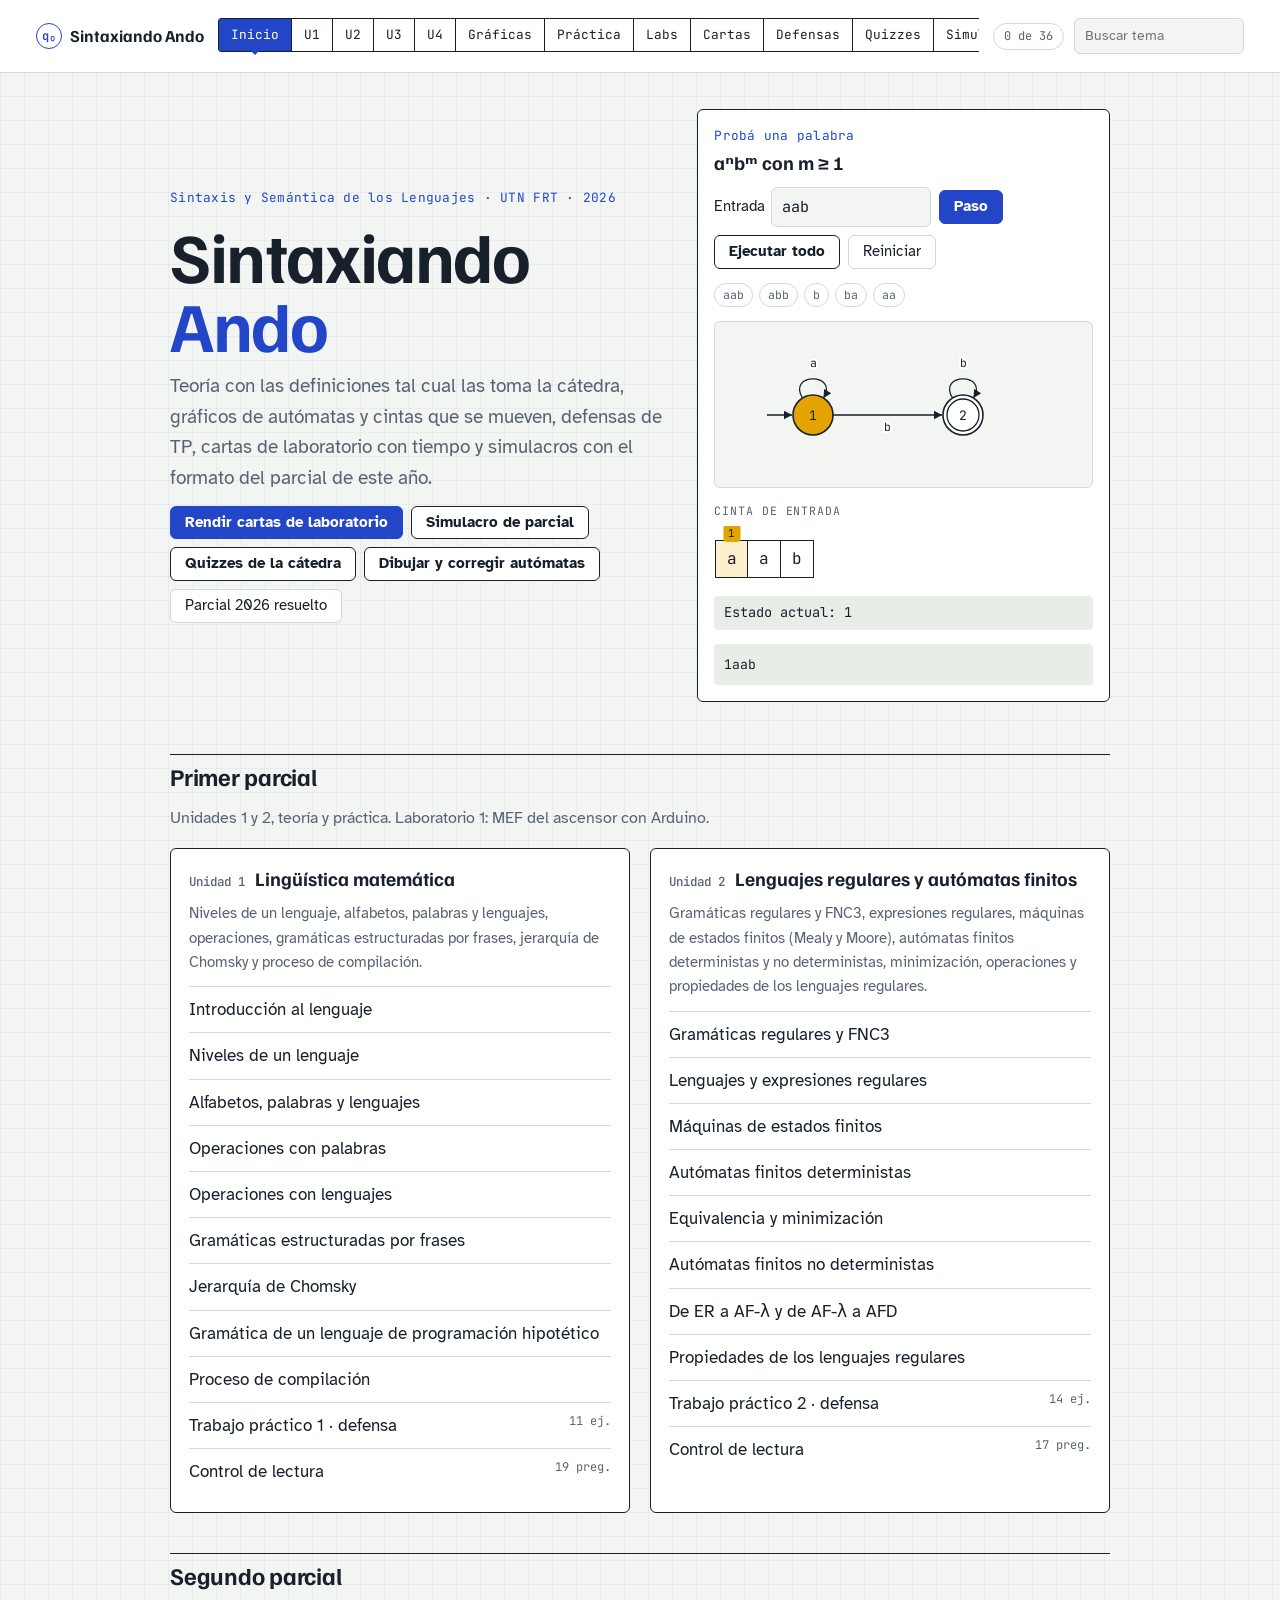
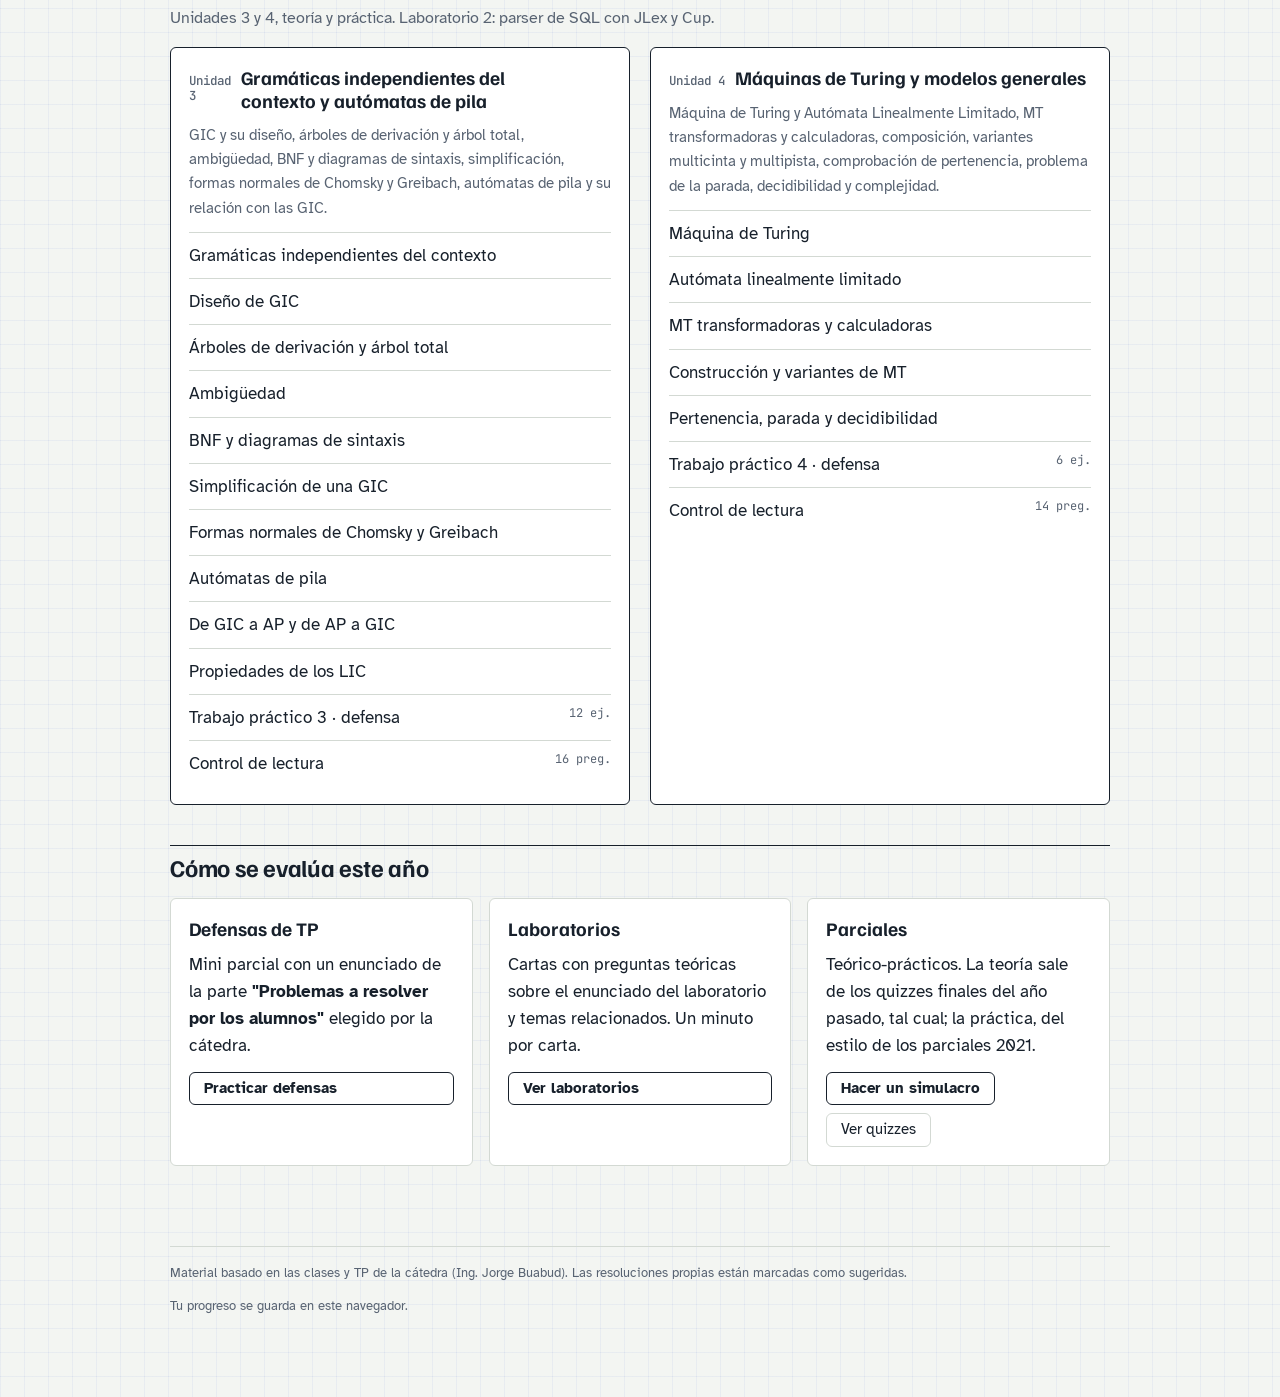
==== commit 02c5979a: "Quizzes de la cátedra y simulacros teórico-prácticos - Carga los quizzes finales 1 a 44 (unidades 1 " ====
--- a/index.html
+++ b/index.html
@@ -427,13 +427,23 @@
 
 @media (max-width: 640px) { .edhint { min-height: 7.5em; } .edcanvas { overflow-x: auto; } .edcanvas svg { width: 600px !important; max-width: none; } }
 
+.cq code, .copt code, .qcard code, .why code { font-family: var(--f-mono); font-size: .88em; background: var(--sunk); padding: 1px 5px; border-radius: 4px; overflow-wrap: anywhere; }
+.copt code { font-size: .85rem; }
+
+/* quizzes de la cátedra */
+.qpre{font-family:"JetBrains Mono",ui-monospace,monospace;font-size:.86rem;line-height:1.45;background:var(--paper2,rgba(127,127,127,.08));border:1px solid var(--line,rgba(127,127,127,.25));border-radius:8px;padding:10px 12px;margin:10px 0;overflow-x:auto;white-space:pre}
+.qimg{margin:10px 0;text-align:center}
+.qimg img{max-width:100%;height:auto;border-radius:8px;border:1px solid var(--line,rgba(127,127,127,.25));background:#fff}
+.qsrc{display:inline-block;font-size:.75rem;color:var(--muted);border:1px solid var(--line,rgba(127,127,127,.25));border-radius:99px;padding:1px 8px;margin:6px 0}
+.match select.sel{max-width:100%}
+
 </style>
 <header class="top">
   <div class="top-in">
     <a class="brand" href="#inicio"><span class="q">q₀</span>Sintaxiando Ando</a>
     <nav class="tape" aria-label="Secciones">
       <div class="tape-cells">
-        <a href="#inicio">Inicio</a><a href="#u1">U1</a><a href="#u2">U2</a><a href="#u3">U3</a><a href="#u4">U4</a><a href="#graficas">Gráficas</a><a href="#practica">Práctica</a><a href="#labs">Labs</a><a href="#cartas">Cartas</a><a href="#defensas">Defensas</a><a href="#simulacro">Simulacro</a>
+        <a href="#inicio">Inicio</a><a href="#u1">U1</a><a href="#u2">U2</a><a href="#u3">U3</a><a href="#u4">U4</a><a href="#graficas">Gráficas</a><a href="#practica">Práctica</a><a href="#labs">Labs</a><a href="#cartas">Cartas</a><a href="#defensas">Defensas</a><a href="#quizzes">Quizzes</a><a href="#simulacro">Simulacro</a>
       </div>
     </nav>
     <div class="tools">
@@ -708,6 +718,8 @@
     h += '<div class="qcard" data-i="' + i + '" id="' + id + '"><div class="qh"><span class="qt">' + (opts.num ? (i + 1) + ") " : "") + type + (q.kind ? " · " + q.kind : "") + "</span>" + (q.pts ? '<span class="pts">' + q.pts + " pts</span>" : "") + "</div>";
     h += '<div class="q">' + q.q + "</div>";
     if (q.fig) h += blocks([q.fig]);
+    if (q.img) [].concat(q.img).forEach(function (k) { var src = (window.SSL.qimg || {})[k]; if (src) h += '<figure class="qimg"><img src="' + src + '" alt="Figura de la consigna" loading="lazy"></figure>'; });
+    if (q.src && opts.src) h += '<div class="qsrc">Quiz ' + q.src + "</div>";
     if (q.t === "vf") h += '<div class="vf"><button type="button" class="btn" data-v="1">V</button><button type="button" class="btn" data-v="0">F</button></div>';
     if (q.t === "mc" || q.t === "x") {
       var order = q._ord || (q._ord = q.noShuffle ? q.o.map(function (_, k) { return k; }) : shuffle(q.o.map(function (_, k) { return k; })));
@@ -716,7 +728,7 @@
     if (q.t === "match") {
       var choices = q.opts;
       var items = q._items || (q._items = q.keep ? q.items : shuffle(q.items));
-      h += '<div class="match">' + items.map(function (it, k) { return '<div class="l">' + it[0] + '</div><select class="sel" data-k="' + k + '"><option value="">—</option>' + choices.map(function (c) { return '<option value="' + esc(c) + '">' + esc(c) + "</option>"; }).join("") + "</select>"; }).join("") + "</div>";
+      h += '<div class="match">' + items.map(function (it, k) { return '<div class="l">' + it[0] + '</div><select class="sel" data-k="' + k + '"><option value="">—</option>' + (it[2] || choices).map(function (c) { return '<option value="' + esc(c) + '">' + esc(c) + "</option>"; }).join("") + "</select>"; }).join("") + "</div>";
     }
     if (q.t === "fill") h += '<div class="fill">' + q.blanks.map(function (b, k) { return '<div class="row"><span class="k">' + b.k + '</span><input class="txt mono" data-k="' + k + '" type="text" autocomplete="off" spellcheck="false" style="flex:1;min-width:160px"></div>'; }).join("") + "</div>";
     if (q.t === "open") h += '<textarea class="txt mono" placeholder="Escribí tu resolución o un esquema (opcional)"></textarea>';
@@ -915,14 +927,14 @@
     }
     var h = '<div class="page solo"><div class="main">';
     h += '<div class="hero"><div class="head"><div class="kicker">Sintaxis y Semántica de los Lenguajes · UTN FRT · 2026</div><h1>Sintaxiando <em>Ando</em></h1><p class="lede">Teoría con las definiciones tal cual las toma la cátedra, gráficos de autómatas y cintas que se mueven, defensas de TP, cartas de laboratorio con tiempo y simulacros con el formato del parcial de este año.</p>' +
-      '<div class="btns"><a class="btn pri" href="#cartas">Rendir cartas de laboratorio</a><a class="btn" href="#simulacro">Simulacro de parcial</a><a class="btn" href="#practica">Dibujar y corregir autómatas</a><a class="btn ghost" href="#modelo">Parcial 2026 resuelto</a></div></div>' +
+      '<div class="btns"><a class="btn pri" href="#cartas">Rendir cartas de laboratorio</a><a class="btn" href="#simulacro">Simulacro de parcial</a><a class="btn" href="#quizzes">Quizzes de la cátedra</a><a class="btn" href="#practica">Dibujar y corregir autómatas</a><a class="btn ghost" href="#modelo">Parcial 2026 resuelto</a></div></div>' +
       '<div class="demo"><div data-sim="hero-afd"></div></div></div>';
     h += '<section class="sec"><h2>Primer parcial</h2><p class="lede" style="font-size:1rem">Unidades 1 y 2, teoría y práctica. Laboratorio 1: MEF del ascensor con Arduino.</p><div class="grid2">' + unitIdx(u[0]) + unitIdx(u[1]) + "</div></section>";
     h += '<section class="sec"><h2>Segundo parcial</h2><p class="lede" style="font-size:1rem">Unidades 3 y 4, teoría y práctica. Laboratorio 2: parser de SQL con JLex y Cup.</p><div class="grid2">' + unitIdx(u[2]) + unitIdx(u[3]) + "</div></section>";
     h += '<section class="sec"><h2>Cómo se evalúa este año</h2><div class="grid3">' +
       '<div class="block"><h3>Defensas de TP</h3><p>Mini parcial con un enunciado de la parte <b>"Problemas a resolver por los alumnos"</b> elegido por la cátedra.</p><a class="btn" href="#defensas">Practicar defensas</a></div>' +
       '<div class="block"><h3>Laboratorios</h3><p>Cartas con preguntas teóricas sobre el enunciado del laboratorio y temas relacionados. Un minuto por carta.</p><a class="btn" href="#labs">Ver laboratorios</a></div>' +
-      '<div class="block"><h3>Parciales</h3><p>Teoría estilo Tema C: V/F con definiciones alteradas, emparejar, completar, marcar con X. Más ejercicios prácticos.</p><a class="btn" href="#simulacro">Hacer un simulacro</a></div>' +
+      '<div class="block"><h3>Parciales</h3><p>Teórico-prácticos. La teoría sale de los quizzes finales del año pasado, tal cual; la práctica, del estilo de los parciales 2021.</p><div class="btns"><a class="btn" href="#simulacro">Hacer un simulacro</a><a class="btn ghost" href="#quizzes">Ver quizzes</a></div></div>' +
       "</div></section>";
     h += foot() + "</div></div>";
     app.innerHTML = h;
@@ -983,12 +995,16 @@
     var h = '<section class="sec"><h2>Elegí el mazo</h2><div class="deckpick">' + L.map(function (l) {
       return '<label class="block' + (l.id === last ? " strong" : "") + '" style="cursor:pointer"><span class="kicker">' + esc(l.code) + '</span><h3>' + esc(l.title) + '</h3><span class="chips"><span class="chip">' + l.cards.length + " cartas</span>" + (best[l.id] != null ? '<span class="chip ok">mejor: ' + best[l.id] + "%</span>" : "") + '</span><input type="radio" name="deck" value="' + l.id + '"' + (l.id === last ? " checked" : "") + ' style="position:absolute;opacity:0"></label>';
     }).join("") + "</div>" +
-      '<div class="btns"><label class="inline">Cartas por ronda <select class="sel" id="nc"><option>5</option><option selected>8</option><option>12</option><option value="99">Todas</option></select></label><label class="inline">Tiempo por carta <select class="sel" id="tc"><option value="45">45 s</option><option value="60" selected>1 min</option><option value="90">1 min 30 s</option></select></label><button type="button" class="btn pri" id="go">Empezar ronda</button></div></section><div id="arena"></div>';
+      '<div class="btns"><label class="inline">Cartas por ronda <select class="sel" id="nc"><option>5</option><option selected>8</option><option>12</option><option value="99">Todas</option></select></label><label class="inline">Tiempo por carta <select class="sel" id="tc"><option value="45">45 s</option><option value="60" selected>1 min</option><option value="90">1 min 30 s</option></select></label><label class="inline">Qué cartas <select class="sel" id="mc"><option value="all">Todo el mazo</option><option value="tom">Solo las tomadas en defensas</option><option value="miss">Solo las que fallé</option></select></label><button type="button" class="btn pri" id="go">Empezar ronda</button></div></section><div id="arena"></div>';
     pageList("Cartas de laboratorio", "Simulador de evaluación", "Sale una carta con cuatro opciones y corre el reloj, como en la evaluación de la cátedra. Elegí la correcta antes de que se termine el tiempo: si no respondés, cuenta como incorrecta.", h);
     $$('input[name="deck"]', app).forEach(function (r) { r.closest("label").addEventListener("click", function () { $$(".deckpick .block", app).forEach(function (b) { b.classList.remove("strong"); }); r.closest("label").classList.add("strong"); r.checked = true; store.set("deck", r.value); }); });
     $("#go").addEventListener("click", function () {
       var id = $('input[name="deck"]:checked', app).value, lab = L.filter(function (l) { return l.id === id; })[0];
-      runDeck(lab, +$("#nc").value, +$("#tc").value);
+      var mode = $("#mc").value, miss = store.get("miss", {})[lab.id] || {}, cards = lab.cards;
+      if (mode === "tom") cards = cards.filter(function (c) { return /^Tomada/.test(c.tag || ""); });
+      if (mode === "miss") cards = cards.filter(function (c) { return miss[c.q]; });
+      if (!cards.length) { $("#arena").innerHTML = '<p class="empty">' + (mode === "miss" ? "No tenés cartas falladas en este mazo. ¡Bien!" : "Este mazo todavía no tiene cartas tomadas en defensas.") + "</p>"; return; }
+      runDeck({ id: lab.id, code: lab.code, cards: cards }, +$("#nc").value, +$("#tc").value);
     });
   }
   var tick = null;
@@ -1031,6 +1047,8 @@
       clearInterval(tick);
       var s = 0; res.forEach(function (r) { s += r.r; });
       var pct = Math.round(100 * s / res.length);
+      var mm = store.get("miss", {}), lm = mm[lab.id] = mm[lab.id] || {};
+      res.forEach(function (r) { if (r.r < 1) lm[r.c.q] = 1; else delete lm[r.c.q]; }); store.set("miss", mm);
       var best = store.get("best", {}); best[lab.id] = Math.max(best[lab.id] || 0, pct); store.set("best", best);
       ar.innerHTML = '<div class="score"><span class="big">' + s + " / " + res.length + "</span><span>" + pct + "% · " + (pct >= 60 ? "Ronda aprobada." : "Repasá las cartas que fallaste y volvé a intentar.") + '</span></div><div class="quiz" style="margin-top:14px">' +
         res.filter(function (r) { return r.r < 1; }).map(function (r) { return '<div class="qcard wrong"><div class="qt">' + esc(r.c.tag || "") + '</div><div class="q"><b>' + r.c.q + '</b></div><div class="why">' + (r.pick >= 0 ? "<p>Elegiste: " + r.c.o[r.pick] + "</p>" : "<p>Sin responder (se terminó el tiempo).</p>") + "<p><b>Correcta:</b> " + r.c.o[0] + "</p>" + (r.c.why ? "<p>" + r.c.why + "</p>" : "") + "</div></div>"; }).join("") +
@@ -1063,10 +1081,43 @@
   /* ---------- simulacros ---------- */
   function pageSimulacro() {
     var h = '<section class="sec"><h2>Elegí el parcial</h2><div class="grid2">' + SSL.parciales.map(function (p) {
-      return '<div class="block strong"><span class="kicker">' + esc(p.units) + "</span><h3>" + esc(p.title) + '</h3><p style="color:var(--muted)">' + p.desc + '</p><div class="btns"><button type="button" class="btn pri" data-p="' + p.id + '">Generar tema</button></div></div>';
-    }).join("") + "</div></section><div id=\"exam\"></div>";
-    pageList("Simulacro de parcial", "Formato 2026", "Cada tema se arma al azar con la misma estructura y puntaje que el Tema C del primer parcial 2026: nueve ítems de teoría (2 puntos en total) y cuatro ejercicios prácticos de 2 puntos cada uno. La teoría se corrige sola; la práctica la autoevaluás con la resolución.", h);
-    $$("[data-p]", app).forEach(function (b) { b.addEventListener("click", function () { var p = SSL.parciales.filter(function (x) { return x.id === b.dataset.p; })[0]; var ex = $("#exam"); var gen = function () { return p.make(); }; ex.innerHTML = '<div class="head" style="margin:10px 0 14px"><div class="kicker">' + esc(p.title) + " · tema generado</div></div><div id=\"exq\"></div>"; mountQuiz($("#exq"), gen(), { num: false, scale: 10, regen: gen }); ex.scrollIntoView({ behavior: "smooth" }); }); });
+      return '<div class="block strong"><span class="kicker">' + esc(p.units) + "</span><h3>" + esc(p.title) + '</h3><p style="color:var(--muted)">' + p.desc + '</p><div class="btns"><button type="button" class="btn pri" data-p="' + p.id + '">Generar simulacro</button></div></div>';
+    }).join("") + '</div><div class="btns"><label class="inline">Tiempo <select class="sel" id="st"><option value="0">Sin reloj</option><option value="90">1 h 30 min</option><option value="120" selected>2 horas</option><option value="150">2 h 30 min</option></select></label></div></section><div id="exam"></div>';
+    pageList("Simulacro de parcial", "Teórico-práctico", "Los parciales son teórico-prácticos. La <b>teoría</b> se arma con preguntas de los <b>quizzes finales que tomó la cátedra el año pasado</b>, tal como estaban (12 preguntas, 4 puntos). La <b>práctica</b> sigue el estilo de los parciales 2021: tres ejercicios de 2 puntos que resolvés en papel y autoevaluás con la resolución. Cada simulacro sale distinto.", h);
+    $$("[data-p]", app).forEach(function (b) { b.addEventListener("click", function () {
+      var p = SSL.parciales.filter(function (x) { return x.id === b.dataset.p; })[0], ex = $("#exam"), mins = +$("#st").value;
+      var gen = function () { return p.make(); };
+      ex.innerHTML = '<div class="head" style="margin:10px 0 14px"><div class="kicker">' + esc(p.title) + " · simulacro generado</div></div>" + (mins ? '<div class="timer" id="tm" style="width:100%;margin-bottom:12px"><div class="lbl"><span>Tiempo restante</span><span id="tl">' + fmt(mins * 60) + '</span></div><div class="bar"><div class="fill" id="tf"></div></div></div>' : "") + '<div id="exq"></div>';
+      mountQuiz($("#exq"), gen(), { num: true, scale: 10, regen: gen });
+      clearInterval(tick);
+      if (mins) { var left = mins * 60, tf = $("#tf"), tl = $("#tl"), tm = $("#tm"); tick = setInterval(function () { left--; tf.style.width = (100 * left / (mins * 60)) + "%"; tl.textContent = fmt(left); if (left < mins * 12) tm.classList.add("warn"); if (left <= 0) { clearInterval(tick); tm.classList.add("out"); tl.textContent = "Tiempo"; } }, 1000); }
+      ex.scrollIntoView({ behavior: "smooth" });
+    }); });
+  }
+  function pageQuizzes() {
+    var Z = SSL.quizzes.slice().sort(function (a, b) { return a.n - b.n; });
+    var groups = [[1, 2, "Primer parcial · Unidades 1 y 2"], [3, 4, "Segundo parcial · Unidades 3 y 4"]];
+    var h = '<div class="prose"><p>Son los quizzes finales que tomó la cátedra el año pasado, cargados con las mismas preguntas y la respuesta que dio por correcta. Cuando la clave de la cátedra parece discutible se deja igual y se aclara en la explicación. Las preguntas de los simulacros salen de acá.</p></div>';
+    h += '<div class="btns" style="margin:10px 0 4px"><button type="button" class="btn pri" data-mix="1">Mezcla de 20 · Unidades 1 y 2</button><button type="button" class="btn pri" data-mix="3">Mezcla de 20 · Unidades 3 y 4</button></div>';
+    groups.forEach(function (g) {
+      var list = Z.filter(function (z) { return z.u === g[0] || z.u === g[1]; });
+      h += '<section class="sec"><h2>' + g[2] + '</h2><ul class="idx">' + list.map(function (z) { return '<li><a href="#quizzes-' + z.n + '"><span>Quiz ' + z.n + " · " + esc(z.title) + '</span><span class="meta">' + z.qs.length + " preg." + (prog.qz && prog.qz[z.n] != null ? " · " + prog.qz[z.n] + "%" : "") + "</span></a></li>"; }).join("") + "</ul></section>";
+    });
+    pageList("Quizzes de la cátedra", "Teoría para los parciales", "Practicá cada quiz tal como se tomó, o una mezcla al azar por parcial.", h);
+    $$("[data-mix]", app).forEach(function (b) { b.addEventListener("click", function () {
+      var u = +b.dataset.mix, pool = []; Z.forEach(function (z) { if (z.u === u || z.u === u + 1) pool = pool.concat(z.qs); });
+      var gen = function () { return pick(pool, 20); };
+      app.querySelector(".main").innerHTML = '<div class="head"><div class="kicker"><a href="#quizzes">Quizzes</a> · mezcla</div><h1>Mezcla · Unidades ' + u + " y " + (u + 1) + '</h1><p class="lede">20 preguntas al azar de todos los quizzes del parcial.</p></div><div id="qz"></div>' + foot();
+      mountQuiz($("#qz"), gen(), { num: true, src: true, regen: gen, scrollToWrong: true }); window.scrollTo(0, 0);
+    }); });
+  }
+  function pageQuiz(n) {
+    var z = SSL.quizzes.filter(function (x) { return x.n === n; })[0];
+    if (!z) return pageQuizzes();
+    var Z = SSL.quizzes.map(function (x) { return x.n; }).sort(function (a, b) { return a - b; }), i = Z.indexOf(n);
+    var nav = '<div class="btns" style="margin-top:18px">' + (i > 0 ? '<a class="btn" href="#quizzes-' + Z[i - 1] + '">← Quiz ' + Z[i - 1] + "</a>" : "") + '<a class="btn ghost" href="#quizzes">Todos los quizzes</a>' + (i < Z.length - 1 ? '<a class="btn" href="#quizzes-' + Z[i + 1] + '">Quiz ' + Z[i + 1] + " →</a>" : "") + "</div>";
+    pageList("Quiz " + z.n + " · " + esc(z.title), "Unidad " + z.u + " · quiz de la cátedra", z.qs.length + " preguntas, tal como se tomaron. Respondé todas y tocá Corregir.", '<div id="qz"></div>' + nav);
+    mountQuiz($("#qz"), z.qs, { num: true, scrollToWrong: true, onDone: function (pct) { prog.qz = prog.qz || {}; prog.qz[n] = Math.max(prog.qz[n] || 0, pct); saveProg(); } });
   }
   function pageModelo() {
     var m = SSL.modelo;
@@ -1116,6 +1167,7 @@
     if (base === "cartas") return pageCartas();
     if (base === "defensas") return pageDefensas();
     if (base === "simulacro") return pageSimulacro();
+    if (base === "quizzes") return h.indexOf("-") > 0 ? pageQuiz(+h.split("-")[1]) : pageQuizzes();
     if (base === "modelo") return pageModelo();
     if (base === "practica" && SSL.pagePractica) { SSL.pagePractica(h.slice(9)); window.scrollTo(0, 0); return; }
     pageHome(); window.scrollTo(0, 0);
@@ -1905,6 +1957,33 @@
       { ex: "Estructura de un archivo Cup", b: [{ f: "import java_cup.runtime.*;\nparser code {: public void syntax_error(Symbol s) { … } :};\n\nterminal SELECT, FROM, WHERE, INSERT, INTO, VALUES, UPDATE, SET, DELETE;\nterminal COMA, PCOMA, PAR_A, PAR_C, IGUAL, ID, NUM, CADENA;\nnon terminal programa, sentencia, lista_campos, lista_valores, condicion;\n\nstart with programa;\n\nprograma  ::= programa sentencia | sentencia ;\nsentencia ::= SELECT lista_campos FROM ID PCOMA\n            | SELECT lista_campos FROM ID WHERE condicion PCOMA\n            | DELETE FROM ID WHERE condicion PCOMA ;\nlista_campos ::= lista_campos COMA ID | ID ;" }] },
       { f: "⟨select⟩ ::= SELECT ( * | ⟨campo⟩ { , ⟨campo⟩ } ) FROM ⟨tabla⟩ { , ⟨tabla⟩ } [ WHERE ⟨cond⟩ ] [ ORDER BY ⟨campo⟩ ] ;\n⟨insert⟩ ::= INSERT INTO ⟨tabla⟩ [ ( ⟨campo⟩ { , ⟨campo⟩ } ) ] VALUES ( ⟨valor⟩ { , ⟨valor⟩ } ) ;\n⟨update⟩ ::= UPDATE ⟨tabla⟩ SET ⟨campo⟩ = ⟨valor⟩ { , ⟨campo⟩ = ⟨valor⟩ } [ WHERE ⟨cond⟩ ] ;\n⟨delete⟩ ::= DELETE FROM ⟨tabla⟩ [ WHERE ⟨cond⟩ ] ;" },
       { tree: "sentencia( SELECT lista_campos( lista_campos(ID) COMA ID ) FROM ID PCOMA )", gx: 66, cap: "Árbol sintáctico de SELECT nombre, edad FROM alumnos ;" },
+      { html: "<h3 id=\"lab2-cartas\">Qué toman en las cartas (defensa del 29/10)</h3>" },
+      { p: "Las cartas tomadas el 29/10 siguen el banco de preguntas de JLex y CUP, pero con otra numeración y varias aplicadas al código. Tipos de pregunta que salieron:" },
+      { table: { h: ["Tipo", "Ejemplo que salió", "Qué hay que saber"], r: [
+        ["Elegir la línea de código correcta", "Cómo se instancia el scanner en Main.java", "Escaner = new Lexico(new StringReader(args[0])); oParser = new Parser(Escaner); oParser.parse();"],
+        ["Elegir la producción CUP correcta", "Lista de columnas separadas por coma", "lista ::= ID | lista COMA ID ; — BNF pura: CUP no acepta * ni ( )*"],
+        ["Elegir la expresión regular correcta", "ER para identificadores de tablas y columnas", "[a-zA-Z_][a-zA-Z0-9_]*"],
+        ["Palabras clave y variables de CUP", "Con qué palabra se declaran los símbolos del scanner; para qué sirve RESULT", "terminal / non terminal; RESULT = valor del no terminal del lado izquierdo"],
+        ["Salida de las herramientas", "Qué muestra el resumen de generación de CUP", "Terminales, no terminales, producciones, estados y conflictos"],
+        ["Arquitectura del compilador", "Entrada y salida del análisis léxico", "Caracteres → tokens (léxico); tokens → árbol (sintáctico)"]] } },
+      { note: "Los distractores mezclan opciones absurdas con otras casi correctas: una coma de más en la producción, notación de EBNF que CUP no acepta, métodos que no existen (Lexico.open, CUP.createLexer). Leé las cuatro antes de elegir." },
+      { ex: "Main.java de la calculadora (calc.rar)", b: [{ f: "package calculadora;\nimport java.io.StringReader;\n\npublic class Main {\n  public static void main(String[] args) {\n    Lexico Escaner = null;\n    Parser oParser = null;\n    try {\n      Escaner = new Lexico(new StringReader(args[0]));  // scanner sobre el texto\n      oParser = new Parser(Escaner);                   // el parser recibe el scanner\n      oParser.parse();                                 // pedir token → shift/reduce\n    } catch (Exception ex) {\n      System.out.println(ex.toString());\n    }\n  }\n}" }] },
+      { ex: "Construir y ejecutar la calculadora", b: [{ f: "java JLex.Main calc_lex.java          → calc_lex.java.java (clase Lexico)\njava -jar java-cup-11b.jar -parser Parser -symbols Simbolos calc_cup.java\n                                       → Parser.java + Simbolos.java + resumen\njavac -cp java-cup-11b-runtime.jar calculadora/*.java\njava -cp java-cup-11b-runtime.jar;. calculadora.Main \"2+3*4\"   →  = 14;" }] },
+      { table: { h: ["En CUP", "Para qué sirve"], r: [
+        ["terminal / non terminal", "Declarar los tokens que entrega el scanner / las estructuras que arma el parser (con tipo opcional: terminal Integer NUMBER;)"],
+        ["precedence left|right|nonassoc", "Prioridad y asociatividad; lo declarado más abajo tiene más precedencia"],
+        ["start with", "Símbolo inicial de la gramática"],
+        ["{: … :}", "Código Java de una acción semántica; RESULT = valor del lado izquierdo; etiquetas expr:e1 para leer valores"],
+        ["parser code / action code", "Código que se agrega a la clase del parser / a la clase de acciones"],
+        ["init with / scan with", "Código antes del primer token / cómo pedir el próximo Symbol"],
+        ["-parser / -symbols / -expect", "Nombre de la clase del parser / de símbolos / conflictos tolerados"]] } },
+      { table: { h: ["En JLex", "Para qué sirve"], r: [
+        ["%class Lexico", "Nombre de la clase del scanner"],
+        ["%cup", "Implementa java_cup.runtime.Scanner: next_token() devuelve Symbol"],
+        ["%ignorecase · %line · %char · %state", "Sin distinguir mayúsculas · contar líneas · contar caracteres · estados léxicos"],
+        ["%{ … %} · %eofval{ … %eofval}", "Código Java dentro de la clase · qué devolver al fin de archivo"],
+        ["yytext() · yylength() · yybegin(E)", "Lexema reconocido · su largo · cambiar de estado léxico"],
+        ["Máxima coincidencia y orden", "Gana el lexema más largo; si empatan, la regla escrita primero (palabras reservadas antes que ID)"]] } },
       { note: "Material de la cátedra: guía de instalación de JLex, Cup, JDK y NetBeans; sintaxis de los archivos fuente; sintaxis ANSI del LMD; ejemplos calc y lenguaje hipotético C0." }
     ],
     cards: [
@@ -1968,6 +2047,294 @@
       { tag: "Modos", q: "¿Qué diferencia hay entre movl (%ebx), %eax y movl 8(%eax), %ebx?", a: "El primero es indirecto: carga lo apuntado por EBX. El segundo es indexado: lo apuntado por EAX más un desplazamiento de 8 bytes." }
     ]
   });
+})();
+
+;
+/* Mazo del Laboratorio 2 (JLex y CUP para el LMD de SQL).
+   Formato de la cátedra: pregunta + cuatro opciones, una correcta (siempre o[0]; se mezclan al mostrar).
+   "Tomada 29/10" = carta vista en la defensa del 29/10/2026. */
+(function () {
+  function e(s) { return String(s).replace(/&/g, "&amp;").replace(/</g, "&lt;").replace(/>/g, "&gt;"); }
+  function k(s) { return "<code>" + e(s) + "</code>"; }
+  var T = "Tomada 29/10";
+  window.SSL.lab2deck = [
+    /* ---------- cartas vistas en la defensa ---------- */
+    { tag: T, q: "En la clase Main.java, ¿cómo se instancia y vincula el analizador léxico con la cadena de entrada?",
+      o: [k("Escaner = new Lexico(new StringReader(args[0]));"), k("Escaner = Lexico.open(new FileReader(args[0]));"), k("Escaner = new Scanner(new StringReader(System.in));"), k("Escaner = CUP.createLexer(new StringReader(args[0]));")],
+      why: "El scanner generado por JLex (clase Lexico) se construye sobre un Reader; StringReader convierte el texto del primer argumento en un flujo de caracteres. Después: oParser = new Parser(Escaner); oParser.parse();" },
+    { tag: T, q: "En CUP para SQL, ¿cómo se define la producción para una lista de columnas separadas por coma?",
+      o: [k("column_list ::= IDENTIFIER | column_list COMMA IDENTIFIER ;"), k("column_list ::= IDENTIFIER COMMA ;"), k("column_list ::= (IDENTIFIER)* ;"), k("column_list ::= IDENTIFIER COMMA column_list COMMA ;")],
+      why: "Caso base: un identificador. Caso recursivo (por izquierda): la lista, una coma y otro identificador. CUP usa BNF pura: no admite * ni paréntesis de EBNF. La opción con dos COMMA exige una coma de más al final." },
+    { tag: T, q: "En el resumen de generación de CUP, ¿qué métricas se muestran para validar la corrección de la gramática?",
+      o: ["Terminales, no terminales, producciones, estados parseables y conflictos", "Cantidad de líneas de código Java y recolección de basura", "Transiciones del autómata finito y estados equivalentes", "Paquetes importados y memoria asignada al proceso"],
+      why: "Al terminar, CUP informa cuántos terminales, no terminales y producciones tiene la gramática, cuántos estados LALR armó y cuántos conflictos encontró (además de advertencias, como símbolos sin usar)." },
+    { tag: T, q: "En la arquitectura de compiladores, ¿cuál es la entrada y la salida principal de la fase de análisis léxico?",
+      o: ["Entrada: flujo de caracteres; salida: flujo de tokens reconocidos", "Entrada: tokens; salida: árbol sintáctico abstracto", "Entrada: gramática BNF; salida: código binario ejecutable", "Entrada: tabla de transiciones; salida: autómata de pila"],
+      why: "El scanner lee caracteres, agrupa lexemas y entrega tokens. Tokens → árbol es la fase siguiente (sintáctica)." },
+    { tag: T, q: "¿Cuál de las siguientes expresiones regulares en JLex es adecuada para identificadores de tablas y columnas?",
+      o: [k("[a-zA-Z_][a-zA-Z0-9_]*"), k("[0-9]+[a-zA-Z]"), k("[a-zA-Z]+ - [0-9]+"), k("[\\*\\+\\-\\/]")],
+      why: "Primer carácter: letra o guion bajo; después, cero o más letras, dígitos o guiones bajos. La segunda obliga a empezar con dígitos y la última reconoce operadores aritméticos." },
+    { tag: T, q: "¿Cuál es la función de la variable RESULT dentro de una acción semántica en una producción de CUP?",
+      o: ["Asignar el valor atribuido al símbolo no terminal del lado izquierdo", "Imprimir el resultado de la operación por pantalla", "Detener el parser si el valor es falso o nulo", "Contar la cantidad de reducciones que realizó la pila"],
+      why: "Lo que se asigna a RESULT queda como valor semántico del no terminal reducido y lo pueden usar las producciones de más arriba (por ejemplo, RESULT = l + r en la calculadora)." },
+    { tag: T, q: "En una especificación para CUP, ¿con qué palabra clave se declaran los símbolos que entrega el analizador léxico?",
+      o: [k("terminal"), k("token"), k("non terminal"), k("lexical element")],
+      why: "terminal PLUS, MINUS; o terminal Integer NUMBER; — non terminal es para las estructuras que arma el parser. token no es una palabra de CUP." },
+    { tag: T, q: "Al ejecutar CUP por consola sobre la especificación, ¿qué hace internamente con la gramática?",
+      o: ["Construye las tablas del parser LALR (acción y goto) y reporta los conflictos", "Compila el scanner generado por JLex y lo enlaza con el parser", "Elimina la recursión a izquierda de todas las producciones", "Convierte la gramática a la Forma Normal de Chomsky y la minimiza"],
+      why: "CUP arma los estados LALR(1) y sus tablas, y genera parser.java y sym.java. La recursión a izquierda es natural en un parser ascendente: no se elimina." },
+
+    /* ---------- conceptos generales y análisis léxico ---------- */
+    { tag: "General", q: "¿Cuál es el objetivo del trabajo de laboratorio indicado por la cátedra?",
+      o: ["Construir un parser Java de un subconjunto SQL con JLex y CUP", "Ejecutar consultas en una base de datos real", "Traducir SQL directamente a código máquina", "Diseñar un sistema de gestión de bases de datos"],
+      why: "Se reconocen sentencias LMD de SQL y se detectan errores sintácticos. No hay base de datos ni ejecución." },
+    { tag: "General", q: "¿Qué verifica principalmente el análisis sintáctico?",
+      o: ["Que la secuencia de tokens respete la gramática", "Que los datos estén ordenados", "Que todas las variables estén inicializadas", "Que las tablas existan en la base"],
+      why: "Inicialización o existencia de tablas son cuestiones semánticas." },
+    { tag: "Léxico", q: "¿Qué es un lexema?",
+      o: ["La secuencia concreta de caracteres reconocida", "La categoría a la que pertenece un componente léxico", "Una producción gramatical del archivo de CUP", "Un estado del autómata que genera el parser"],
+      why: "personas es un lexema; su token (categoría) es IDENTIFICADOR." },
+    { tag: "Léxico", q: "¿Qué distingue a un token de su lexema?",
+      o: ["El token identifica una categoría y el lexema es su texto concreto", "El lexema es la categoría y el token es su texto concreto", "El token siempre es un único carácter de la entrada", "El token es una producción de CUP y el lexema su terminal"],
+      why: "Muchos lexemas distintos (nombre, personas, edad) pertenecen al mismo token IDENTIFICADOR." },
+    { tag: "JLex", q: "¿Qué produce JLex al procesar una especificación léxica?",
+      o: ["Código Java de un scanner", "Un parser LALR", "Una base de datos", "Un ejecutable nativo"],
+      why: "JLex es un generador: escribe el .java del scanner. El parser LALR lo genera CUP." },
+    { tag: "JLex", q: "¿Qué tipo de reglas recibe principalmente JLex?",
+      o: ["Expresiones regulares con acciones Java", "Producciones en notación BNF", "Tablas de símbolos de una base", "Consultas SQL ejecutables"],
+      why: "Cada regla es patrón { acción }: el patrón describe el token y la acción dice qué hacer al reconocerlo." },
+    { tag: "JLex", q: "¿Qué reconoce " + k("[0-9]+") + "?",
+      o: ["Una o más cifras decimales", "Enteros con signo obligatorio", "Cero o más dígitos", "Exactamente un dígito"],
+      why: "+ exige al menos una repetición. No incluye signo: -12 son dos tokens (MENOS y ENTERO)." },
+    { tag: "JLex", q: "¿Qué significa el operador * aplicado a una expresión regular r?",
+      o: ["Cero o más repeticiones de r", "Una o más repeticiones de r", "Cero o una repetición de r", "Exactamente una repetición de r"],
+      why: "Es la estrella de Kleene: incluye la cadena vacía. + es una o más, ? es cero o una." },
+    { tag: "JLex", q: "¿Qué cadena coincide completamente con " + k("[a-zA-Z_][a-zA-Z0-9_]*") + "?",
+      o: [k("tabla_9"), k("9tabla"), k("tabla-9"), k("tabla 9")],
+      why: "No puede empezar con dígito; el guion y el espacio no están en la clase, así que cortan el lexema." },
+    { tag: "JLex", q: "¿En qué orden aparecen las tres secciones de una especificación JLex?",
+      o: ["Código de usuario, directivas y macros, reglas léxicas", "Reglas léxicas, directivas, código de usuario", "Terminales, no terminales, producciones", "Declaraciones, precedencia, start with"],
+      why: "Las separan dos %%. La tercera es la lista de patrón { acción }." },
+    { tag: "JLex", q: "¿Qué configura la directiva " + k("%class Lexico") + " en JLex?",
+      o: ["El nombre de la clase del scanner generado", "El nombre de la clase del parser", "El símbolo inicial de la gramática", "La cantidad de tokens"],
+      why: "La clase se llama Lexico; el archivo de salida sigue llamándose como la especificación + .java." },
+    { tag: "JLex", q: "¿Qué hace la directiva " + k("%cup") + " en JLex?",
+      o: ["Hace que el scanner implemente java_cup.runtime.Scanner (next_token() devuelve Symbol)", "Hace que JLex ejecute CUP automáticamente al terminar de generar el scanner", "Copia la gramática de CUP dentro de la clase del scanner generado", "Declara en el scanner los terminales que después usa la gramática"],
+      why: "Es el modo de compatibilidad con CUP: así el parser puede pedirle tokens al scanner." },
+    { tag: "JLex", q: "¿Qué devuelve " + k("yytext()") + " en una acción léxica?",
+      o: ["El lexema que acaba de coincidir", "El número de línea actual", "El próximo token", "El estado léxico activo"],
+      why: "Por ejemplo, new Symbol(sym.NUMBER, new Integer(yytext())) guarda el valor del número." },
+    { tag: "JLex", q: "Si varias reglas reconocen prefijos de distinta longitud, ¿cuál elige JLex?",
+      o: ["La que reconoce el prefijo más largo", "La que reconoce el prefijo más corto", "La última declarada", "La de menor código de token"],
+      why: "Máxima coincidencia: SELECTIVO es un identificador de 9 caracteres, no SELECT seguido de IVO." },
+    { tag: "JLex", q: "Si dos reglas coinciden con la misma longitud máxima, ¿cuál elige JLex?",
+      o: ["La que aparece primero en la especificación", "La que aparece última en la especificación", "La de mayor código entero", "La de acción Java más corta"],
+      why: "El orden solo desempata cuando las longitudes son iguales." },
+    { tag: "JLex", q: "SELECT coincide con la regla literal " + k("\"SELECT\"") + " y con la de identificadores. ¿Cómo se logra que gane la palabra reservada?",
+      o: ["Escribiendo la regla \"SELECT\" antes que la de identificadores", "Escribiendo la regla de identificadores primero", "Quitando SELECT de la gramática de CUP", "Declarando SELECT como non terminal"],
+      why: "Ambas reconocen 6 caracteres; en el empate gana la primera escrita." },
+    { tag: "JLex", q: "¿Qué hace una regla de espacios cuya acción está vacía, por ejemplo " + k("[ \\t\\r\\n]+ { }") + "?",
+      o: ["Consume los espacios y sigue buscando el próximo token", "Devuelve un token ESPACIO al parser por cada blanco", "Inserta una producción vacía en la gramática de CUP", "Termina el análisis al encontrar el primer blanco"],
+      why: "Sin return, el scanner no entrega nada y continúa." },
+    { tag: "JLex", q: "¿Para qué se escribe al final una regla con " + k(".") + " (punto) en JLex?",
+      o: ["Para atrapar cualquier carácter no previsto e informar un error léxico", "Para reconocer el punto decimal de los números reales", "Para indicar el fin de la especificación de las reglas", "Para reconocer el fin de archivo y devolver el token EOF"],
+      why: ". coincide con cualquier carácter salvo el salto de línea. La calculadora imprime Illegal character." },
+    { tag: "Errores", q: "Si " + k("@") + " no pertenece a ningún token admitido, ¿qué problema causa al aparecer en la entrada?",
+      o: ["Un error léxico", "Un error sintáctico", "Un conflicto reduce/reduce", "Un error semántico"],
+      why: "El scanner no puede clasificar ese carácter. Los conflictos son de CUP al generar el parser, no de la entrada." },
+    { tag: "JLex", q: "¿Para qué sirve " + k("yybegin(ESTADO)") + " en un scanner con estados léxicos?",
+      o: ["Para cambiar el estado léxico activo", "Para elegir el símbolo inicial de CUP", "Para reiniciar la lectura del archivo", "Para compilar la clase Java"],
+      why: "Activa otro grupo de reglas, por ejemplo mientras se lee una cadena entre comillas. El estado inicial es YYINITIAL." },
+    { tag: "JLex", q: "¿Qué precaución corresponde al usar el apunte «Integración de JFlex y CUP» para el trabajo con JLex?",
+      o: ["Verificar qué directivas admite JLex", "Suponer que JFlex y JLex son el mismo programa", "Copiar todas las opciones sin revisar", "Reemplazar CUP por JFlex"],
+      why: "Son herramientas parecidas pero distintas: por ejemplo, %column existe en JFlex y no en JLex 1.2.6." },
+    { tag: "JLex", q: "Con JLex clásico, al ejecutar " + k("java JLex.Main calc_lex.java") + ", ¿qué archivo fuente se obtiene?",
+      o: [k("calc_lex.java.java"), k("calc_lex.class"), k("sym.java"), k("parser.java")],
+      why: "JLex agrega .java al nombre recibido. El .class sale después, al compilar con javac." },
+    { tag: "JLex", q: "En la sección de directivas de JLex, ¿qué es " + k("Entero = [0-9]+") + "?",
+      o: ["Una macro: un nombre para una expresión regular que se usa como {Entero}", "Una producción de la gramática que define al no terminal Entero", "Una declaración de terminal con valor Integer para CUP", "Una variable Java que guarda el último entero leído"],
+      why: "En las reglas se escribe {Entero} { return new Symbol(Simbolos.NUMBER, …); }." },
+    { tag: "JLex", q: "¿Qué hace la directiva " + k("%ignorecase") + "?",
+      o: ["Los patrones no distinguen mayúsculas de minúsculas", "El scanner ignora los espacios en blanco y tabulaciones", "El scanner ignora los comentarios del archivo de entrada", "El scanner ignora los caracteres que no reconoce"],
+      why: "Así select y SELECT son el mismo token." },
+    { tag: "JLex", q: "¿Para qué sirve el bloque " + k("%{ … %}") + " en JLex?",
+      o: ["Para agregar atributos y métodos Java dentro de la clase del scanner", "Para escribir las reglas léxicas con sus acciones Java", "Para declarar los estados léxicos además de YYINITIAL", "Para indicar qué devolver al llegar al fin de archivo"],
+      why: "Ese código se copia tal cual dentro de la clase generada." },
+
+    /* ---------- CUP y análisis sintáctico ---------- */
+    { tag: "CUP", q: "¿Qué tipo de gramática describe la sintaxis que recibe CUP?",
+      o: ["Una gramática independiente del contexto", "Una gramática regular", "Una gramática dependiente del contexto", "Una lista de expresiones regulares"],
+      why: "Cada producción tiene un único no terminal a la izquierda y una secuencia de símbolos a la derecha (tipo 2)." },
+    { tag: "CUP", q: "¿Qué familia de analizadores genera CUP?",
+      o: ["Ascendentes LALR(1)", "Descendentes LL(1)", "Descendentes por fuerza bruta", "Reconocedores exclusivamente regulares"],
+      why: "Parser ascendente por tablas, con un token de anticipación. Es el equivalente Java de YACC." },
+    { tag: "CUP", q: "¿Cuál sería un símbolo terminal de una gramática SQL?",
+      o: [k("SELECT"), k("sentencia"), k("lista_columnas"), k("condicion_opcional")],
+      why: "SELECT lo entrega el scanner; los demás son estructuras armadas por producciones." },
+    { tag: "CUP", q: "¿Cómo se declara un terminal NUMERO con valor Integer en CUP?",
+      o: [k("terminal Integer NUMERO;"), k("non terminal Integer NUMERO;"), k("precedence Integer NUMERO;"), k("start with Integer NUMERO;")],
+      why: "terminal declara la categoría; Integer es el tipo de su valor semántico (Symbol.value)." },
+    { tag: "CUP", q: "¿Qué indica " + k("start with programa;") + "?",
+      o: ["El no terminal inicial de la gramática", "El primer token que entrega el scanner", "El nombre del archivo ejecutable", "Una palabra reservada de SQL"],
+      why: "El parser intenta reducir toda la entrada a ese símbolo; cuando lo logra, acepta." },
+    { tag: "CUP", q: "¿En qué orden van las partes de una especificación CUP?",
+      o: ["package/import, código de usuario, terminales y no terminales, precedencia, start with y producciones", "Producciones, terminales y no terminales, precedencia, package/import y start with", "Código de usuario, %%, directivas y macros, %%, reglas léxicas con acciones", "start with, producciones, precedencia, terminales y no terminales, package/import"],
+      why: "Las partes de código de usuario (parser code, action code, init with, scan with) y la precedencia son opcionales." },
+    { tag: "CUP", q: "¿Qué describe una producción con caso base ID y caso recursivo " + k("lista COMA ID") + "?",
+      o: ["Uno o más identificadores separados por comas", "Exactamente dos identificadores", "Cero o más identificadores", "Una secuencia de comas sin identificadores"],
+      why: "El caso base aporta uno; cada recursión agrega «, ID». No genera la lista vacía." },
+    { tag: "CUP", q: "¿Cómo se modela un WHERE opcional en una gramática CUP?",
+      o: ["Con un no terminal que derive en WHERE condicion o en vacío", "Con la declaración optional terminal WHERE condicion;", "Eliminando el token WHERE de las reglas del scanner", "Exigiendo siempre la cláusula WHERE 1 = 1 en la sentencia"],
+      why: "where_opt ::= WHERE condicion | /* vacío */ ; — CUP no tiene directiva optional." },
+    { tag: "CUP", q: "¿Cómo se escribe una producción vacía en CUP?",
+      o: ["Dejando sin símbolos el lado derecho de una alternativa", "Escribiendo lambda en el lado derecho sin declararlo", "Usando el token especial VACIO, que CUP declara solo", "Con la directiva optional antes del no terminal"],
+      why: "La alternativa puede tener solo un comentario. lambda escrito como nombre no significa cadena vacía." },
+    { tag: "CUP", q: "En CUP, ¿qué símbolos encierran el código Java de una acción semántica?",
+      o: [k("{: … :}"), k("%{ … %}"), k("<% … %>"), k("[[ … ]]")],
+      why: "Ejemplo: expr ::= expr:l PLUS expr:r {: RESULT = l + r; :} ; — %{ %} es de JLex." },
+    { tag: "CUP", q: "¿Qué efecto tienen " + k("precedence left SUMA;") + " y luego " + k("precedence left PRODUCTO;") + "?",
+      o: ["PRODUCTO tiene mayor precedencia que SUMA", "SUMA tiene mayor precedencia que PRODUCTO", "Ambos tienen igual precedencia por ser left", "Las declaraciones no influyen"],
+      why: "Lo declarado más abajo liga más fuerte; left fija la asociatividad de cada nivel." },
+    { tag: "CUP", q: "Con RESTA asociativa a izquierda, ¿cómo se agrupa 10 - 3 - 2?",
+      o: ["(10 - 3) - 2", "10 - (3 - 2)", "(10 - 2) - 3", "2 - (3 - 10)"],
+      why: "Se agrupa primero la operación de la izquierda: (10 − 3) − 2 = 5." },
+    { tag: "CUP", q: "¿Qué expresa un conflicto shift/reduce?",
+      o: ["Que en la misma situación se podría desplazar el token o reducir por una producción", "Que dos reglas léxicas reconocen un lexema de la misma longitud", "Que dos producciones tienen el mismo no terminal a la izquierda", "Que el scanner devolvió dos tokens sin que el parser los pidiera"],
+      why: "Típico de expresiones ambiguas (2 + 3 * 4 sin precedence) y del else colgante." },
+    { tag: "CUP", q: "¿Qué expresa un conflicto reduce/reduce?",
+      o: ["Que el parser podría reducir por dos producciones diferentes", "Que el parser podría desplazar el mismo token dos veces", "Que dos tokens distintos tienen el mismo código en sym.java", "Que el scanner detectó dos palabras reservadas iguales"],
+      why: "Por ejemplo valor ::= ID; y columna ::= ID; usables en el mismo lugar." },
+    { tag: "CUP", q: "¿Qué hace una reducción en un parser ascendente?",
+      o: ["Sustituye una parte derecha reconocida por su no terminal izquierdo", "Consume el próximo token de la entrada y lo apila con su estado", "Borra de la gramática una producción que no se usa nunca", "Cambia el estado léxico activo del scanner generado por JLex"],
+      why: "Desapila el lado derecho y apila el no terminal: es la derivación al revés. No consume tokens." },
+    { tag: "CUP", q: "¿Qué hace el desplazamiento (shift)?",
+      o: ["Consume el token de anticipación, lo apila y pasa a otro estado", "Reemplaza el tope de la pila por el no terminal de una producción", "Declara un nuevo terminal a partir del lexema leído", "Ejecuta la acción semántica de la producción en curso"],
+      why: "Las acciones semánticas se ejecutan al reducir, no al desplazar." },
+    { tag: "CUP", q: "En " + k("expr ::= expr:e1 SUMA expr:e2") + ", si expr está tipado, ¿qué permiten consultar e1 y e2?",
+      o: ["Los valores semánticos de esas apariciones de expr", "Los estados LALR en los que aparece cada expr", "La línea y la columna de cada token de la entrada", "El número de producción que se está reduciendo"],
+      why: "Las etiquetas dan acceso dentro de la acción al valor de cada símbolo (CUP también crea e1left, e1right)." },
+    { tag: "CUP", q: "En la calculadora, si la suma se implementa en acciones Java de CUP, ¿quién calcula 5 + 8?",
+      o: ["La acción semántica de la producción", "El scanner, al reconocer el símbolo +", "La clase sym generada por CUP", "El método main al terminar parse()"],
+      why: "El scanner solo reconoce números y operador; RESULT = l + r está en expr ::= expr PLUS expr." },
+    { tag: "CUP", q: "¿Para qué sirve " + k("scan with {: … :}") + " en una especificación CUP?",
+      o: ["Para dar el código que obtiene el próximo Symbol del scanner", "Para declarar las precedencias de los operadores", "Para definir los patrones regulares de los tokens", "Para indicar con qué comando se compila con javac"],
+      why: "Define cómo el parser pide el siguiente token." },
+    { tag: "CUP", q: "¿Para qué se usa " + k("parser code {: … :}") + " en CUP?",
+      o: ["Para agregar métodos y atributos Java a la clase del parser", "Para reemplazar todas las producciones de la gramática", "Para declarar expresiones regulares dentro de CUP", "Para ejecutar código antes de pedir el primer token"],
+      why: "Por ejemplo, para redefinir syntax_error y dar mensajes propios." },
+    { tag: "CUP", q: "¿Para qué sirve " + k("init with {: … :}") + " en CUP?",
+      o: ["Para ejecutar código de inicialización antes de pedir el primer token", "Para indicar cuál es el símbolo inicial de la gramática", "Para renombrar la clase sym.java generada por CUP", "Para cambiar la precedencia del último terminal declarado"],
+      why: "Corre al empezar parse(), antes de la primera llamada al scanner." },
+    { tag: "CUP", q: "¿Qué diferencia hay entre " + k("action code") + " y " + k("parser code") + "?",
+      o: ["action code va a la clase interna de acciones; parser code, a la clase del parser", "Son sinónimos: los dos agregan código a la clase del parser", "action code va a la clase del scanner; parser code, a la del parser", "action code se ejecuta antes del primer token; parser code, al final"],
+      why: "init with es el que se ejecuta antes del primer token." },
+    { tag: "Integración", q: "¿Qué interfaz utiliza la integración habitual de un scanner con CUP?",
+      o: [k("java_cup.runtime.Scanner"), k("java.util.Comparator"), k("java.lang.Runnable"), k("java.sql.Connection")],
+      why: "Define next_token(), que devuelve un Symbol. Con %cup, el scanner de JLex la implementa." },
+    { tag: "Integración", q: "¿Qué representan " + k("sym") + " y " + k("value") + " en java_cup.runtime.Symbol?",
+      o: ["El código del símbolo y su valor semántico opcional", "El archivo y la cantidad de líneas", "La tabla SQL y la clave primaria", "La expresión regular y el código del scanner"],
+      why: "Symbol también tiene left y right (posición)." },
+    { tag: "Integración", q: "¿Cuál es la función de sym.java generado por CUP?",
+      o: ["Declarar constantes enteras que identifican a los terminales", "Implementar todo el scanner a partir de las reglas", "Guardar las tablas de acción y goto del parser", "Contener el método main que inicia el análisis"],
+      why: "Scanner y parser usan los mismos códigos: new Symbol(sym.SELECT)." },
+    { tag: "Integración", q: "¿Qué opciones de CUP personalizan los nombres del parser y de la clase de símbolos?",
+      o: [k("-parser") + " y " + k("-symbols"), k("-output") + " y " + k("-tokens"), k("-lex") + " y " + k("-cup"), k("-scanner") + " y " + k("-grammar")],
+      why: "java -jar java-cup-11b.jar -parser Parser -symbols Simbolos calc_cup.java genera Parser.java y Simbolos.java." },
+    { tag: "Integración", q: "¿Qué hace la opción " + k("-expect 0") + " de CUP?",
+      o: ["No tolera conflictos: si aparece alguno, se detiene la generación", "Indica que el parser usa 0 tokens de anticipación", "Desactiva el resumen que se imprime al terminar", "Genera el parser sin construir las tablas LALR"],
+      why: "-expect n indica cuántos conflictos se toleran." },
+    { tag: "Integración", q: "En Main.java, ¿cómo se vincula el parser con el scanner?",
+      o: [k("oParser = new Parser(Escaner);"), k("oParser = Parser.read(args[0]);"), k("oParser = new Parser(new StringReader(args[0]));"), k("oParser = Escaner.getParser();")],
+      why: "El constructor del parser recibe cualquier objeto que implemente java_cup.runtime.Scanner." },
+    { tag: "Integración", q: "En Main.java, ¿qué instrucción inicia el análisis sintáctico?",
+      o: [k("oParser.parse();"), k("Escaner.next_token();"), k("oParser.start();"), k("Parser.main(args);")],
+      why: "parse() repite «pedir token → shift/reduce» hasta aceptar o detectar un error." },
+    { tag: "Integración", q: "¿Qué devuelve " + k("parse()") + " al aceptar la entrada?",
+      o: ["Un Symbol cuyo value es el valor del símbolo inicial", "Un boolean que indica si hubo errores sintácticos", "La lista completa de tokens leídos por el scanner", "El código de salida del programa (0 si no hubo errores)"],
+      why: "Se lee con parser.parse().value y se castea al tipo que corresponda." },
+    { tag: "Integración", q: "En una regla de JLex compatible con CUP, ¿qué devuelve " + k("{ return new Symbol(sym.SELECT); }") + "?",
+      o: ["El token SELECT al parser que llamó a next_token()", "El no terminal SELECT ya reducido por el parser", "El lexema \"SELECT\" sin categoría, como String", "Una producción de la gramática con SELECT a la izquierda"],
+      why: "Cada return entrega un token. Para un número: new Symbol(sym.NUMBER, new Integer(yytext()))." },
+    { tag: "Integración", q: "Para compilar Main.java junto con el scanner y el parser generados, ¿qué hace falta además del JDK?",
+      o: ["El runtime de CUP (java_cup.runtime.*) en el classpath", "El JAR de JLex en el classpath al ejecutar", "Un driver JDBC para conectarse a la base", "Un motor de base de datos SQL instalado"],
+      why: "javac -cp java-cup-11b-runtime.jar calculadora/*.java — JLex solo hace falta para generar el scanner." },
+    { tag: "CUP", q: "Que CUP informe 0 conflictos, ¿qué garantiza?",
+      o: ["Que las tablas no tienen conflictos, no que se reconozca el lenguaje pedido", "Que la gramática es correcta para todo el lenguaje SQL estándar", "Que ninguna entrada podrá producir errores sintácticos al ejecutar", "Que el scanner generado por JLex no tiene errores léxicos"],
+      why: "Que reconozca lo pedido se verifica con pruebas (archivos válidos y con errores)." },
+
+    /* ---------- SQL y errores ---------- */
+    { tag: "SQL", q: "Según el apunte ANSI-DML-SQL, ¿qué cuatro sentencias se estudian como DML?",
+      o: ["SELECT, INSERT, UPDATE y DELETE", "CREATE, ALTER, DROP y TRUNCATE", "GRANT, REVOKE, COMMIT y ROLLBACK", "PRIMARY KEY, CHECK, UNIQUE y FOREIGN KEY"],
+      why: "CREATE/ALTER/DROP son DDL; GRANT/REVOKE son DCL." },
+    { tag: "SQL", q: "Según el apunte, ¿qué representan 'Ana' y \"nombre completo\", respectivamente?",
+      o: ["Una cadena y un identificador con espacios", "Un identificador y una cadena con espacios", "Dos palabras reservadas del lenguaje", "Dos cadenas de texto entre comillas"],
+      why: "Comillas simples: cadena (valor). Comillas dobles: nombre de tabla o columna que puede tener espacios." },
+    { tag: "SQL", q: "En un INSERT con lista explícita de columnas, ¿qué correspondencia exige el apunte?",
+      o: ["Igual cantidad de columnas y valores", "Más valores que columnas", "Una sola columna", "Que los valores sean nombres de columnas"],
+      why: "Una GIC no compara dos listas cualesquiera: se cuenta en acciones semánticas (RESULT = c + 1) y se comparan." },
+    { tag: "SQL", q: "¿Cuál es la forma básica de un INSERT según el apunte?",
+      o: [k("INSERT INTO tabla (col1, col2) VALUES (v1, v2);"), k("INSERT tabla (col1, col2) SET (v1, v2);"), k("INSERT VALUES (v1, v2) INTO tabla (col1, col2);"), k("INSERT FROM tabla (col1, col2) WHERE (v1, v2);")],
+      why: "Si se dan todos los valores, se puede omitir la lista de columnas: INSERT INTO tabla VALUES (v1, v2);" },
+    { tag: "SQL", q: "¿Cuál es la forma básica de un UPDATE según el apunte?",
+      o: [k("UPDATE tabla SET col1 = v1, col2 = v2 WHERE colN = vN;"), k("UPDATE INTO tabla VALUES (v1, v2) WHERE colN = vN;"), k("UPDATE col1 = v1, col2 = v2 FROM tabla;"), k("UPDATE tabla WHERE colN = vN SET col1 = v1;")],
+      why: "SET con una o más asignaciones separadas por coma y la condición en WHERE." },
+    { tag: "SQL", q: "¿Cuál es la forma básica de un DELETE según el apunte?",
+      o: [k("DELETE FROM tabla WHERE col1 = v1;"), k("DELETE tabla WHERE col1 = v1;"), k("DELETE * tabla;"), k("DELETE INTO tabla VALUES (v1);")],
+      why: "DELETE personas WHERE … (sin FROM) es un error sintáctico." },
+    { tag: "SQL", q: "¿Qué operadores admite el subconjunto en las expresiones?",
+      o: ["+ - * / &lt; &gt; &lt;= &gt;= = AND OR NOT, solo con enteros", "Todos los de SQL estándar, incluidos != y LIKE", "Solo = y AND, con enteros y cadenas", "+ - * / &lt; &gt; = AND OR, con números reales"],
+      why: "!= no está: WHERE edad != 18 da error léxico. 3.14 también (solo enteros)." },
+    { tag: "SQL", q: "En la gramática, ¿cómo se reconoce " + k("SELECT * FROM tabla;") + " y " + k("SELECT a, b FROM tabla;") + " con una sola producción de consulta?",
+      o: [k("proyeccion ::= POR | columnas ;"), k("proyeccion ::= POR columnas ;"), k("proyeccion ::= (POR)* ;"), k("proyeccion ::= columnas POR ;")],
+      why: "consultar ::= SELECT proyeccion FROM IDENTIFICADOR ; — la proyección es * o una lista de columnas." },
+    { tag: "Errores", q: "En " + k("SELECT nombre, FROM personas;") + ", ¿qué tipo de error hay?",
+      o: ["Sintáctico: después de la coma se esperaba un identificador", "Léxico: la coma no es un componente léxico válido", "Semántico: la tabla personas no existe en la base", "Ninguno: la coma final se ignora y es válida"],
+      why: "Todos los tokens existen, pero el orden no respeta la gramática." },
+    { tag: "Errores", q: "En " + k("INSERT INTO p (a, b) VALUES (1);") + ", ¿qué tipo de error hay?",
+      o: ["Semántico: 2 columnas y 1 valor", "Sintáctico: falta una coma", "Léxico: el 1 no es un token", "Ninguno: es válida"],
+      why: "La forma es correcta; lo que falla es la correspondencia, que se controla en una acción de CUP." },
+    { tag: "Errores", q: "En " + k("INSERT INTO personas VALUES (3.14);") + ", ¿qué tipo de error hay?",
+      o: ["Léxico: solo se admiten números enteros", "Sintáctico: falta la lista de columnas", "Semántico: el tipo no coincide", "Ninguno: es válida"],
+      why: "El scanner no tiene un token para números con punto decimal." },
+    { tag: "Errores", q: "Si " + k("SELECT nombre FROM tabla_inexistente;") + " respeta la gramática, ¿qué se necesita para saber si la tabla existe?",
+      o: ["Una comprobación semántica contra el catálogo de la base", "Reconocer más rápido el token IDENTIFICADOR", "Cambiar el nombre de la clase sym.java", "Declarar asociatividad izquierda para FROM"],
+      why: "La sintaxis solo valida la estructura; la existencia de la tabla depende del esquema." },
+    { tag: "Errores", q: "En " + k("SELECT nombre FROM personas") + " (sin punto y coma al final), ¿qué detecta el parser?",
+      o: ["Un error sintáctico: llega el fin de archivo y se esperaba ;", "Un error léxico: falta un carácter al final", "Un error semántico: la sentencia está incompleta", "Nada: el punto y coma final es opcional"],
+      why: "En la gramática, sentencia_completa ::= sentencia PUNTO_COMA ;" },
+
+    /* ---------- teoría relacionada ---------- */
+    { tag: "Teoría", q: "¿Qué modelo matemático reconoce los componentes léxicos que describe JLex?",
+      o: ["Autómata finito (lenguajes de tipo 3)", "Autómata de pila (tipo 2)", "Máquina de Turing (tipo 0)", "Autómata linealmente acotado (tipo 1)"],
+      why: "JLex convierte las expresiones regulares en un autómata finito guardado en tablas." },
+    { tag: "Teoría", q: "¿Qué modelo matemático está detrás del parser que genera CUP?",
+      o: ["Autómata de pila (lenguajes de tipo 2)", "Autómata finito (tipo 3)", "Máquina de Turing (tipo 0)", "Máquina de estados finitos de Mealy"],
+      why: "Una GIC genera lenguajes de tipo 2; la pila guarda los estados y símbolos." },
+    { tag: "Teoría", q: "¿Por qué la sintaxis de SQL se describe con una GIC y no con una gramática regular?",
+      o: ["Porque tiene anidamientos (paréntesis, listas) que una gramática regular no puede generar", "Porque las gramáticas regulares no admiten símbolos terminales", "Porque CUP no acepta gramáticas regulares como entrada", "Porque SQL es un lenguaje de tipo 0 sin restricciones"],
+      why: "Los paréntesis balanceados de las expresiones requieren memoria (pila)." },
+    { tag: "BNF", q: "En la notación BNF, ¿qué indican las llaves { }?",
+      o: ["Secuencias que se repiten", "Secuencias optativas", "Alternativas", "No terminales"],
+      why: "Los corchetes [ ] indican lo optativo y ⟨ ⟩ encierran no terminales." },
+    { tag: "BNF", q: "En la notación BNF, ¿qué indican los corchetes [ ]?",
+      o: ["Secuencias optativas", "Secuencias que se repiten", "Agrupación de alternativas", "Terminales"],
+      why: "En CUP, lo optativo se escribe con una alternativa vacía." },
+    { tag: "Chomsky", q: "¿Qué caracteriza a una gramática dependiente del contexto?",
+      o: ["Ninguna regla tiene parte derecha más corta que la izquierda, salvo S → λ", "Todas las reglas tienen un solo no terminal a la izquierda", "Todas sus reglas son de la forma N → wN o N → w", "No tiene ninguna restricción"],
+      why: "Es tipo 1: no admite reglas compresoras; la reconoce un autómata linealmente acotado." },
+    { tag: "Chomsky", q: "¿Qué nivel del lenguaje describe una gramática dependiente del contexto?",
+      o: ["Semántico", "Léxico", "Sintáctico", "Pragmático"],
+      why: "Tipo 0 pragmático, tipo 1 semántico, tipo 2 sintáctico, tipo 3 léxico." },
+    { tag: "GIC", q: "¿Qué es una gramática ambigua?",
+      o: ["La que da más de un árbol de derivación para alguna palabra", "La que genera palabras de distinta longitud", "La que tiene reglas de borrado (A → λ)", "La que tiene más de un axioma o símbolo inicial"],
+      why: "En CUP produce conflictos; se resuelve con precedence o con niveles." },
+    { tag: "GIC", q: "En la gramática del proyecto, ¿cómo se logra que * tenga más precedencia que + sin usar precedence?",
+      o: ["Con niveles: la suma se arma con productos y el producto con unarias", "Escribiendo la regla del * antes que la del + en el archivo", "Con una regla léxica que reconozca * antes que +", "Eliminando los paréntesis de las expresiones"],
+      why: "suma ::= suma MAS producto | producto; producto ::= producto POR unaria | unaria. El producto queda más abajo en el árbol y se reduce primero. La recursión por izquierda da asociatividad izquierda." },
+    { tag: "Compilación", q: "¿En qué fase del compilador están el scanner y el parser?",
+      o: ["Análisis", "Síntesis", "Enlace", "Carga"],
+      why: "La síntesis genera código intermedio, lo optimiza y genera código de máquina." }
+  ];
 })();
 
 ;
@@ -2010,41 +2377,7 @@
       { tag: "Teoría", q: "En una MEF, ¿cómo es la longitud de la cinta de salida respecto de la de entrada?", o: ["Igual: por cada símbolo leído se escribe uno", "Siempre menor", "Siempre mayor", "Depende del modelo: en Moore es el doble"], why: "La MEF produce una salida de igual longitud y en correspondencia." },
       { tag: "Simulación", q: "¿Para qué se simula en Tinkercad antes del montaje?", o: ["Para validar la lógica de la MEF sin riesgo de dañar la etapa de potencia", "Para generar automáticamente la tabla de transición", "Porque la maqueta no se puede programar", "Para medir la velocidad del motor"], why: "Se verifican las transiciones con el Serial Monitor." }
     ],
-    lab2: [
-      { tag: "Parser", q: "¿Qué hace el parser que se construye en el laboratorio?", o: ["Verifica que la secuencia de tokens respete la GIC y detecta errores sintácticos", "Reconoce los componentes léxicos del texto", "Genera el código máquina de la consulta", "Ejecuta las sentencias SQL sobre la base"], why: "El análisis léxico lo hace el scanner; el parser hace el sintáctico." },
-      { tag: "Scanner", q: "¿Qué es un token?", o: ["La categoría de un componente léxico (ID, NUM, SELECT…) junto con su valor", "Una regla de producción de la GIC", "Un estado del autómata de pila", "Un error sintáctico"], why: "El scanner entrega tokens al parser." },
-      { tag: "JLex", q: "¿De qué parte JLex?", o: ["De las expresiones regulares de los componentes léxicos", "De una GIC en notación BNF", "De un autómata de pila", "Del árbol sintáctico"], why: "Con eso genera un scanner en Java." },
-      { tag: "Cup", q: "¿De qué parte Cup?", o: ["De una GIC descripta con la notación BNF", "De las expresiones regulares de los tokens", "De una máquina de Turing", "De la tabla de símbolos"], why: "Genera un parser en Java que detecta errores sintácticos." },
-      { tag: "JLex", q: "¿Qué genera JLex?", o: ["Un scanner (analizador léxico) en Java", "Un parser LALR en Java", "Un compilador completo", "Una base de datos SQL"], why: "El scanner obtiene los tokens y se los suministra al parser." },
-      { tag: "Teoría", q: "¿Qué modelo matemático reconoce lo que describe JLex?", o: ["Autómata Finito (tipo 3, nivel léxico)", "Autómata de Pila (tipo 2)", "Máquina de Turing (tipo 0)", "Autómata Linealmente Limitado (tipo 1)"], why: "Las ER describen lenguajes regulares." },
-      { tag: "Teoría", q: "¿Qué modelo matemático reconoce lo que describe Cup?", o: ["Autómata de Pila (tipo 2, nivel sintáctico)", "Autómata Finito (tipo 3)", "Máquina de Turing (tipo 0)", "Máquina de Estados Finitos"], why: "Una GIC genera lenguajes de tipo 2." },
-      { tag: "JLex", q: "¿Cómo se separan las secciones de un archivo de JLex?", o: ["Con %%: código de usuario, directivas y macros, reglas", "Con ::= entre cada regla", "Con llaves { } por sección", "Con la palabra start with"], why: "La tercera sección tiene cada ER con su acción en Java." },
-      { tag: "JLex", q: "En JLex, ¿qué es DIGITO=[0-9]?", o: ["Una macro: un nombre para una expresión regular", "Una producción de la gramática", "Una declaración de terminal", "Un comentario"], why: "Luego se usa como {DIGITO}+ en las reglas." },
-      { tag: "JLex", q: "¿Qué devuelve yytext() en una acción de JLex?", o: ["El lexema reconocido", "El número de línea", "El próximo token", "El estado del autómata"], why: "Se usa para guardar el valor del token, por ejemplo new Symbol(sym.ID, yytext())." },
-      { tag: "Cup", q: "¿Qué tipo de parser genera Cup?", o: ["Ascendente LALR(1)", "Descendente recursivo", "Un AFD", "Una MT multicinta"], why: "Reduce desde las hojas hacia el axioma." },
-      { tag: "Cup", q: "¿Qué indica start with en un archivo de Cup?", o: ["El axioma de la gramática", "El primer token del archivo", "La precedencia de los operadores", "El archivo de entrada"], why: "Si no está, Cup toma el no terminal de la primera producción." },
-      { tag: "Cup", q: "¿Para qué sirve la declaración precedence en Cup?", o: ["Para resolver ambigüedades de operadores indicando prioridad y asociatividad", "Para declarar los no terminales", "Para ordenar los archivos de entrada", "Para definir macros"], why: "Ej.: precedence left OR; precedence left AND;" },
-      { tag: "Cup", q: "En Cup, ¿qué se declara con terminal?", o: ["Los tokens que entrega el scanner", "Las estructuras sintácticas", "Las expresiones regulares", "Las acciones en Java"], why: "Las estructuras sintácticas se declaran como non terminal." },
-      { tag: "Cup", q: "¿Qué símbolo separa la parte izquierda de la derecha en una producción de Cup?", o: ["::=", "→", "%%", ":="], why: "Como en BNF; las alternativas se separan con | y la producción termina en ;" },
-      { tag: "Integración", q: "¿Qué archivo generado por Cup comparte el scanner para conocer los códigos de los tokens?", o: ["sym.java", "Main.java", "parser.lex", "calc.rar"], why: "El scanner devuelve new Symbol(sym.X, …)." },
-      { tag: "Teoría", q: "¿Por qué la sintaxis de SQL se describe con una GIC y no con una GR?", o: ["Porque tiene anidamientos y recursión que una GR no puede generar", "Porque las GR no admiten terminales", "Porque Cup no acepta gramáticas regulares", "Porque SQL es un lenguaje de tipo 0"], why: "Paréntesis, listas y subconsultas requieren tipo 2." },
-      { tag: "BNF", q: "En BNF, ¿qué indican las llaves { }?", o: ["Secuencias que se repiten", "Secuencias optativas", "Alternativas", "No terminales"], why: "Los corchetes [ ] son lo optativo y ⟨ ⟩ encierran no terminales." },
-      { tag: "BNF", q: "En BNF, ¿qué indican los corchetes [ ]?", o: ["Secuencias optativas", "Secuencias que se repiten", "Agrupación de alternativas", "Terminales"], why: "A → β | λ se escribe ⟨A⟩ ::= [ β ]." },
-      { tag: "Chomsky", q: "¿Qué caracteriza a una gramática dependiente del contexto?", o: ["Ninguna regla tiene parte derecha más corta que la izquierda (sin compresoras), salvo S → λ", "Todas las reglas tienen un solo no terminal a la izquierda", "Todas sus reglas son N → wN o N → w", "No tiene ninguna restricción"], why: "Es el tipo 1: genera LDC, nivel semántico, aceptados por un ALL." },
-      { tag: "Chomsky", q: "¿Qué nivel del lenguaje describe una gramática dependiente del contexto?", o: ["Semántico", "Léxico", "Sintáctico", "Pragmático"], why: "Tipo 0 pragmático, tipo 1 semántico, tipo 2 sintáctico, tipo 3 léxico." },
-      { tag: "Chomsky", q: "¿Qué es una gramática independiente del contexto?", o: ["Tipo 2: un solo no terminal en la parte izquierda y cualquier secuencia a la derecha", "Tipo 1: sin reglas compresoras", "Tipo 3: reglas regulares", "Tipo 0: sin restricciones"], why: "Genera LIC, aceptados por un AP." },
-      { tag: "GIC", q: "¿Qué es una gramática ambigua?", o: ["La que da más de un árbol de derivación para alguna palabra", "La que genera palabras de distinta longitud", "La que tiene reglas de borrado", "La que tiene más de un axioma"], why: "Provoca conflictos en el parser: no sabe qué estructura elegir." },
-      { tag: "GIC", q: "¿Cómo se elimina la ambigüedad de las expresiones aritméticas?", o: ["Con niveles: E → E + T | T, T → T * F | F, F → ( E ) | id", "Eliminando los paréntesis", "Pasando la gramática a FNC", "Agregando reglas de borrado"], why: "El producto queda más abajo en el árbol y por eso tiene prioridad." },
-      { tag: "SQL", q: "¿Qué sentencias forman el LMD de SQL?", o: ["SELECT, INSERT, UPDATE y DELETE", "CREATE, ALTER y DROP", "GRANT y REVOKE", "COMMIT y ROLLBACK"], why: "LMD es el Lenguaje de Manipulación de Datos." },
-      { tag: "SQL", q: "¿Cuál es la estructura correcta de un INSERT?", o: ["INSERT INTO tabla [(campos)] VALUES (valores);", "INSERT tabla SET campo = valor;", "INSERT VALUES (valores) INTO tabla;", "INSERT FROM tabla WHERE condición;"], why: "⟨insert⟩ ::= INSERT INTO ⟨tabla⟩ [ ( ⟨campo⟩ { , ⟨campo⟩ } ) ] VALUES ( ⟨valor⟩ { , ⟨valor⟩ } ) ;" },
-      { tag: "SQL", q: "¿Cuál es la estructura correcta de un UPDATE?", o: ["UPDATE tabla SET campo = valor [, …] [WHERE condición];", "UPDATE INTO tabla VALUES (valores);", "UPDATE campo FROM tabla;", "UPDATE tabla WHERE campo SET valor;"], why: "⟨update⟩ ::= UPDATE ⟨tabla⟩ SET ⟨campo⟩ = ⟨valor⟩ { , ⟨campo⟩ = ⟨valor⟩ } [ WHERE ⟨cond⟩ ] ;" },
-      { tag: "Errores", q: "En SELECT nombre alumnos; (falta FROM), ¿qué tipo de error es y quién lo detecta?", o: ["Sintáctico, lo detecta el parser", "Léxico, lo detecta el scanner", "Semántico, lo detecta el parser", "Pragmático, lo detecta el SGBD"], why: "Todas las palabras existen, pero están mal organizadas." },
-      { tag: "Errores", q: "En SELECT # FROM t; el símbolo # no lo reconoce ningún patrón. ¿Qué error es?", o: ["Léxico, lo detecta el scanner", "Sintáctico, lo detecta el parser", "Semántico", "Ninguno: # es un comodín válido"], why: "Ninguna ER lo acepta como componente léxico." },
-      { tag: "Errores", q: "Que la tabla consultada no exista en la base es un error…", o: ["Semántico, fuera del alcance del parser", "Sintáctico", "Léxico", "Del preprocesador"], why: "Es coherencia con las declaraciones, no estructura." },
-      { tag: "Teoría", q: "¿Qué tipo de análisis usa un AP construido desde la FNC?", o: ["Ascendente, con derivación más a la derecha y aceptación por estado final", "Descendente, con derivación más a la izquierda y pila vacía", "Ascendente con pila vacía", "Descendente con estado final"], why: "Desde la FNG es descendente y por pila vacía. Cup también es ascendente." },
-      { tag: "Compilación", q: "¿En qué fase del compilador están el scanner y el parser?", o: ["Análisis", "Síntesis", "Enlace", "Carga"], why: "La síntesis genera código intermedio, lo optimiza y genera el código de máquina." },
-      { tag: "Teoría", q: "¿Qué necesita un AP que no tiene un AF para analizar SQL?", o: ["Una pila para recordar estructuras abiertas (paréntesis, listas, subconsultas)", "Una cinta de salida", "Un cabezal que se mueva a la izquierda", "Más de un estado inicial"], why: "La pila le da la memoria que el AF no tiene." }
-    ],
+    lab2: window.SSL.lab2deck,
     lab0: [
       { tag: "Preprocesador", q: "¿Qué hace gcc -E prog.c -o prog.txt?", o: ["Solo preprocesa: inserta los #include y reemplaza las macros #define", "Genera el ensamblador", "Genera el objeto", "Compila y enlaza el ejecutable"], why: "-S da el .s, -c el .o, y sin opciones se obtiene el ejecutable." },
       { tag: "Preprocesador", q: "¿Qué diferencia hay entre #include \"x.h\" y #include <x.h>?", o: ["Con comillas busca en la carpeta del fuente; con ángulos, en la de bibliotecas", "Ninguna", "Con ángulos se incluye solo la declaración", "Con comillas se compila aparte"], why: "Así lo explica la actividad de laboratorio." },
@@ -2065,6 +2398,619 @@
   };
   window.SSL.labs.forEach(function (l) { if (decks[l.id]) l.cards = decks[l.id]; });
 })();
+
+;
+window.SSL.qimg = {"q14m2": "[data-uri]", "q14m6": "[data-uri]", "q14m7": "[data-uri]", "q24thom": "[data-uri]", "q26lex": "[data-uri]", "q28a": "[data-uri]", "q28b": "[data-uri]", "q28c": "[data-uri]", "q28g": "[data-uri]", "q29a": "[data-uri]", "q29b": "[data-uri]", "q32a": "[data-uri]